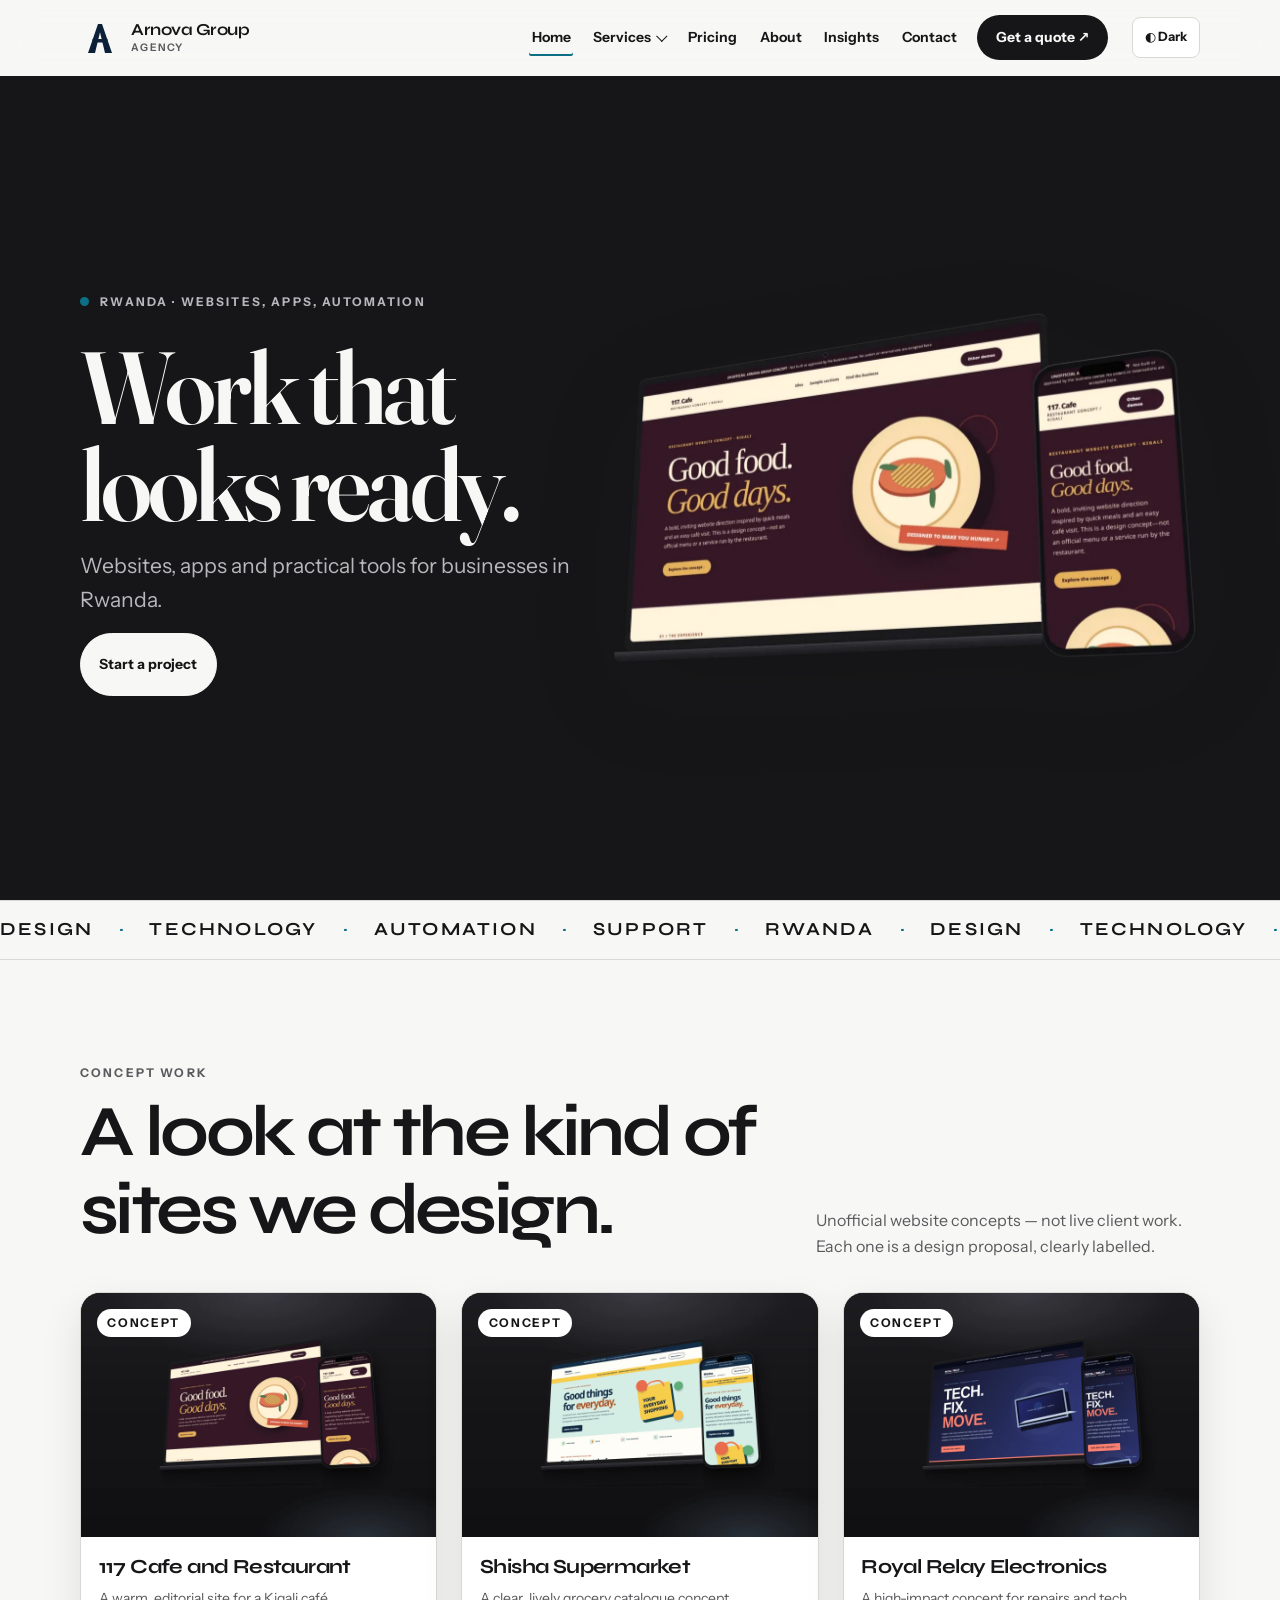
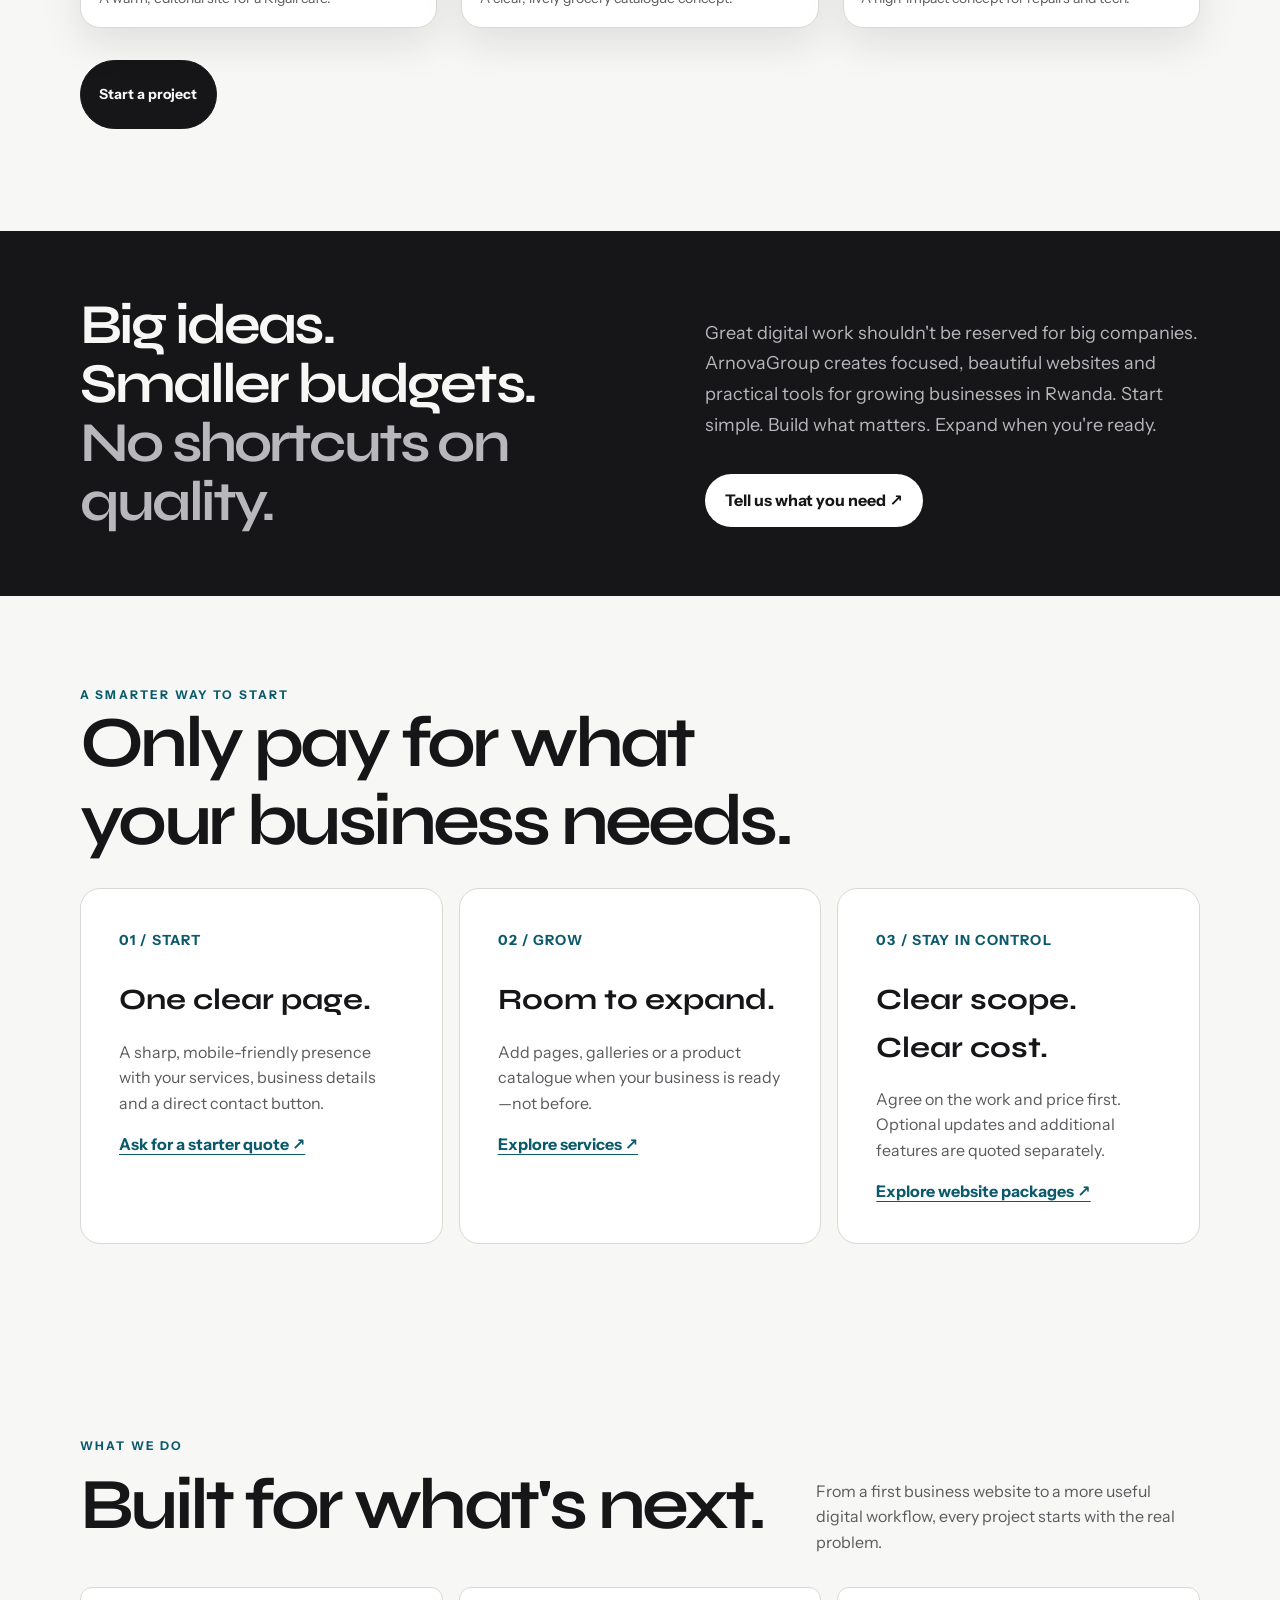
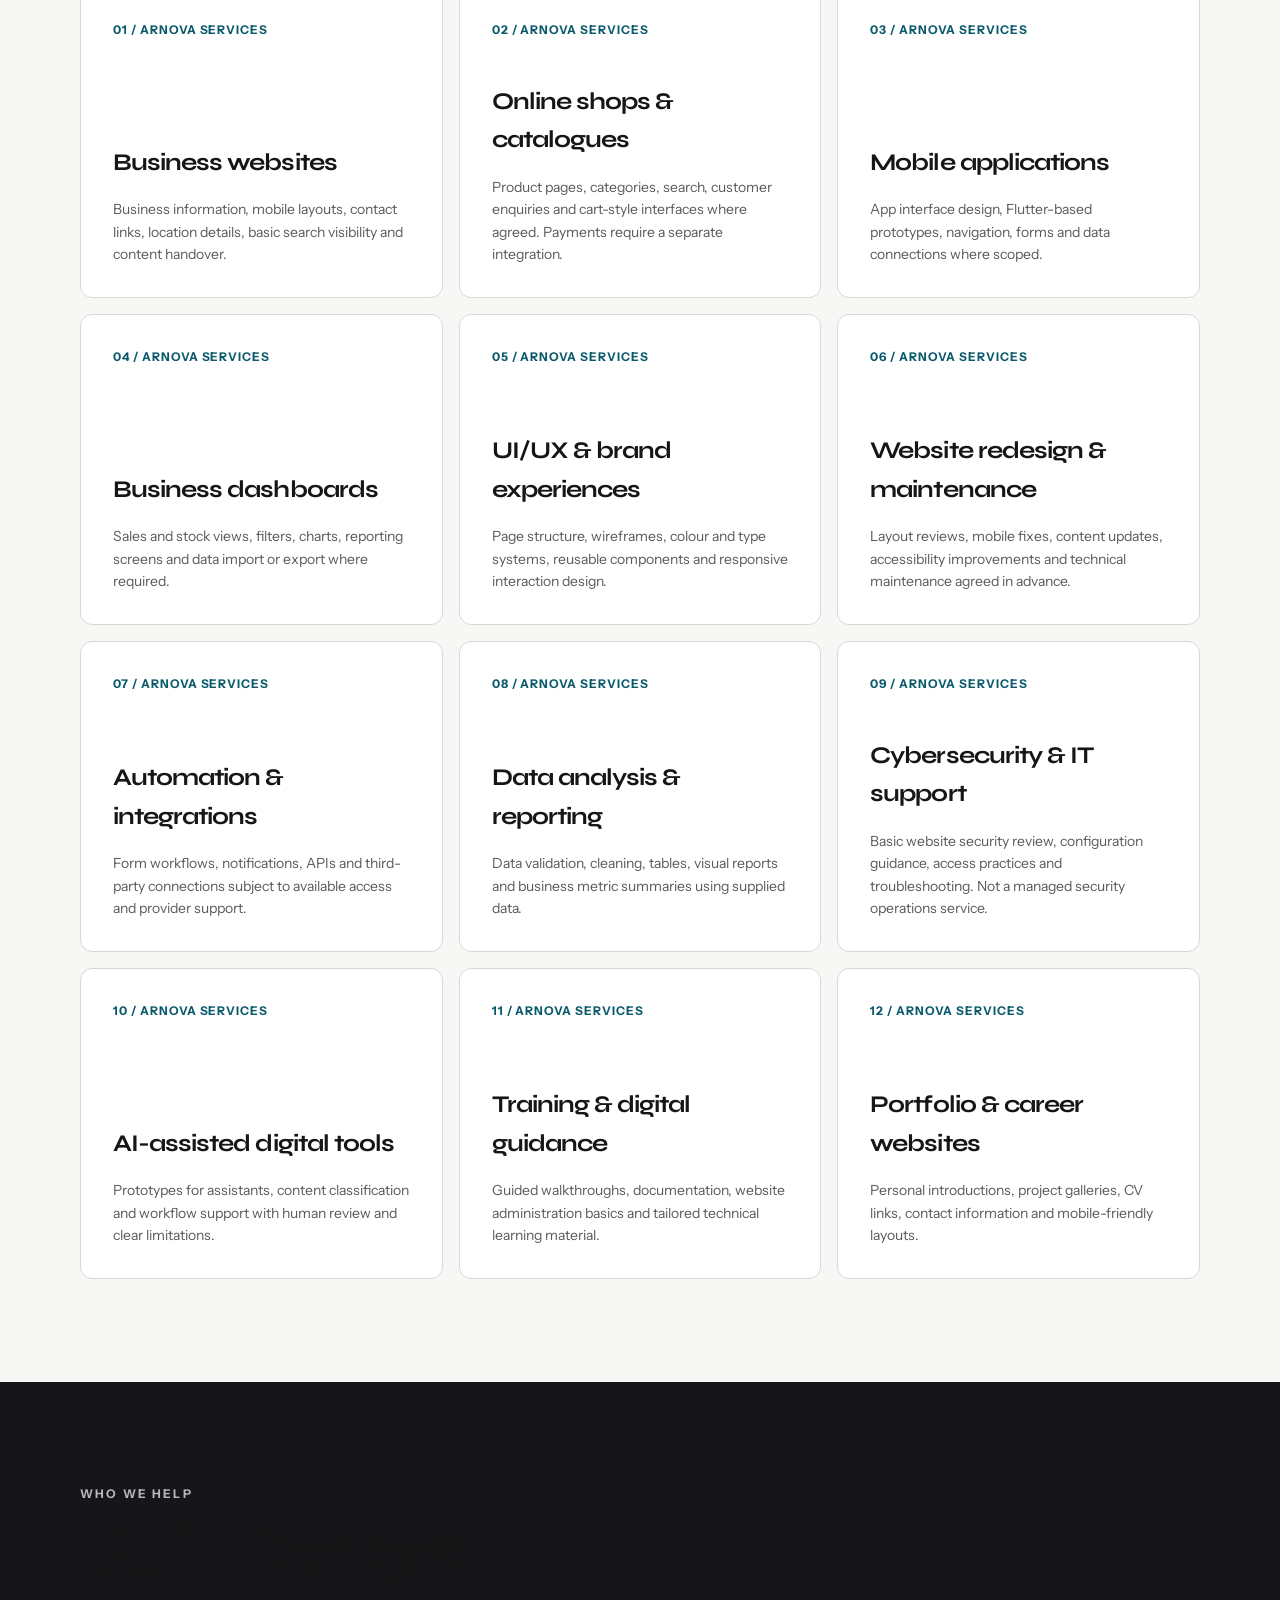
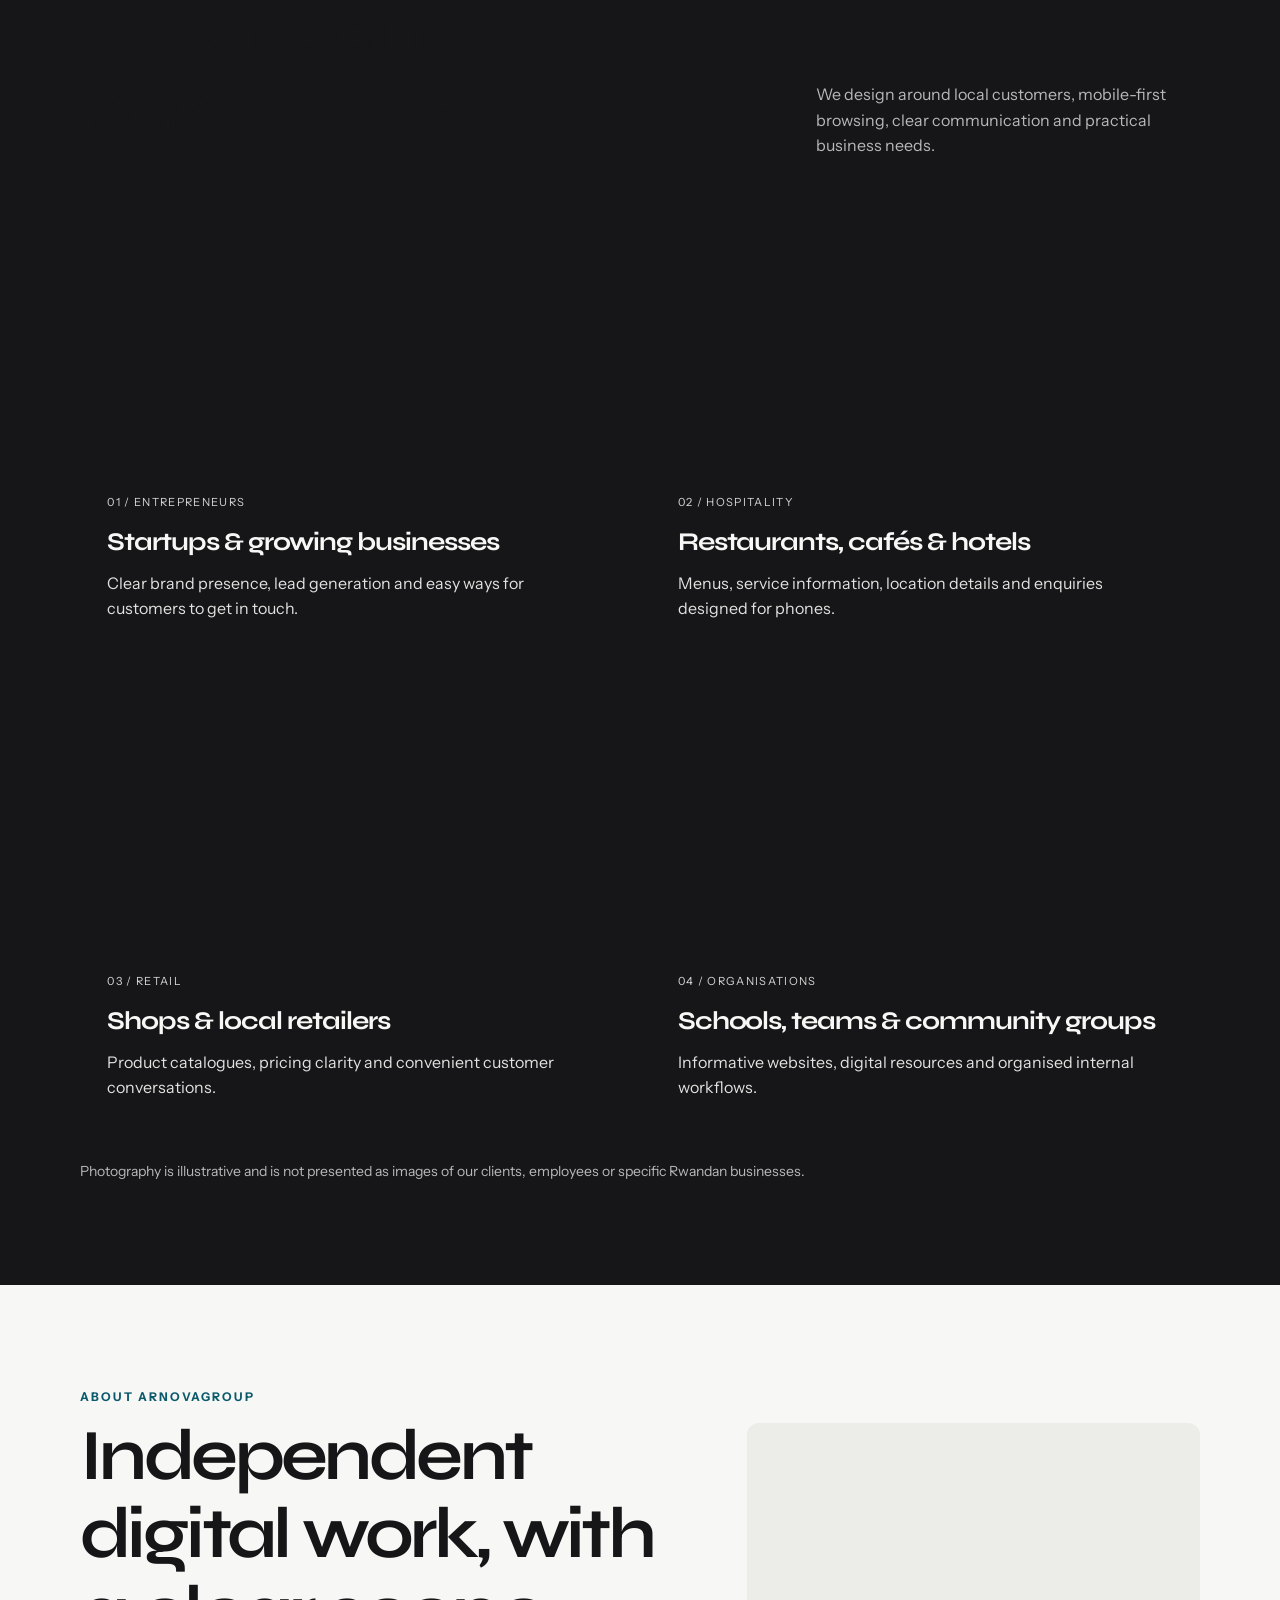
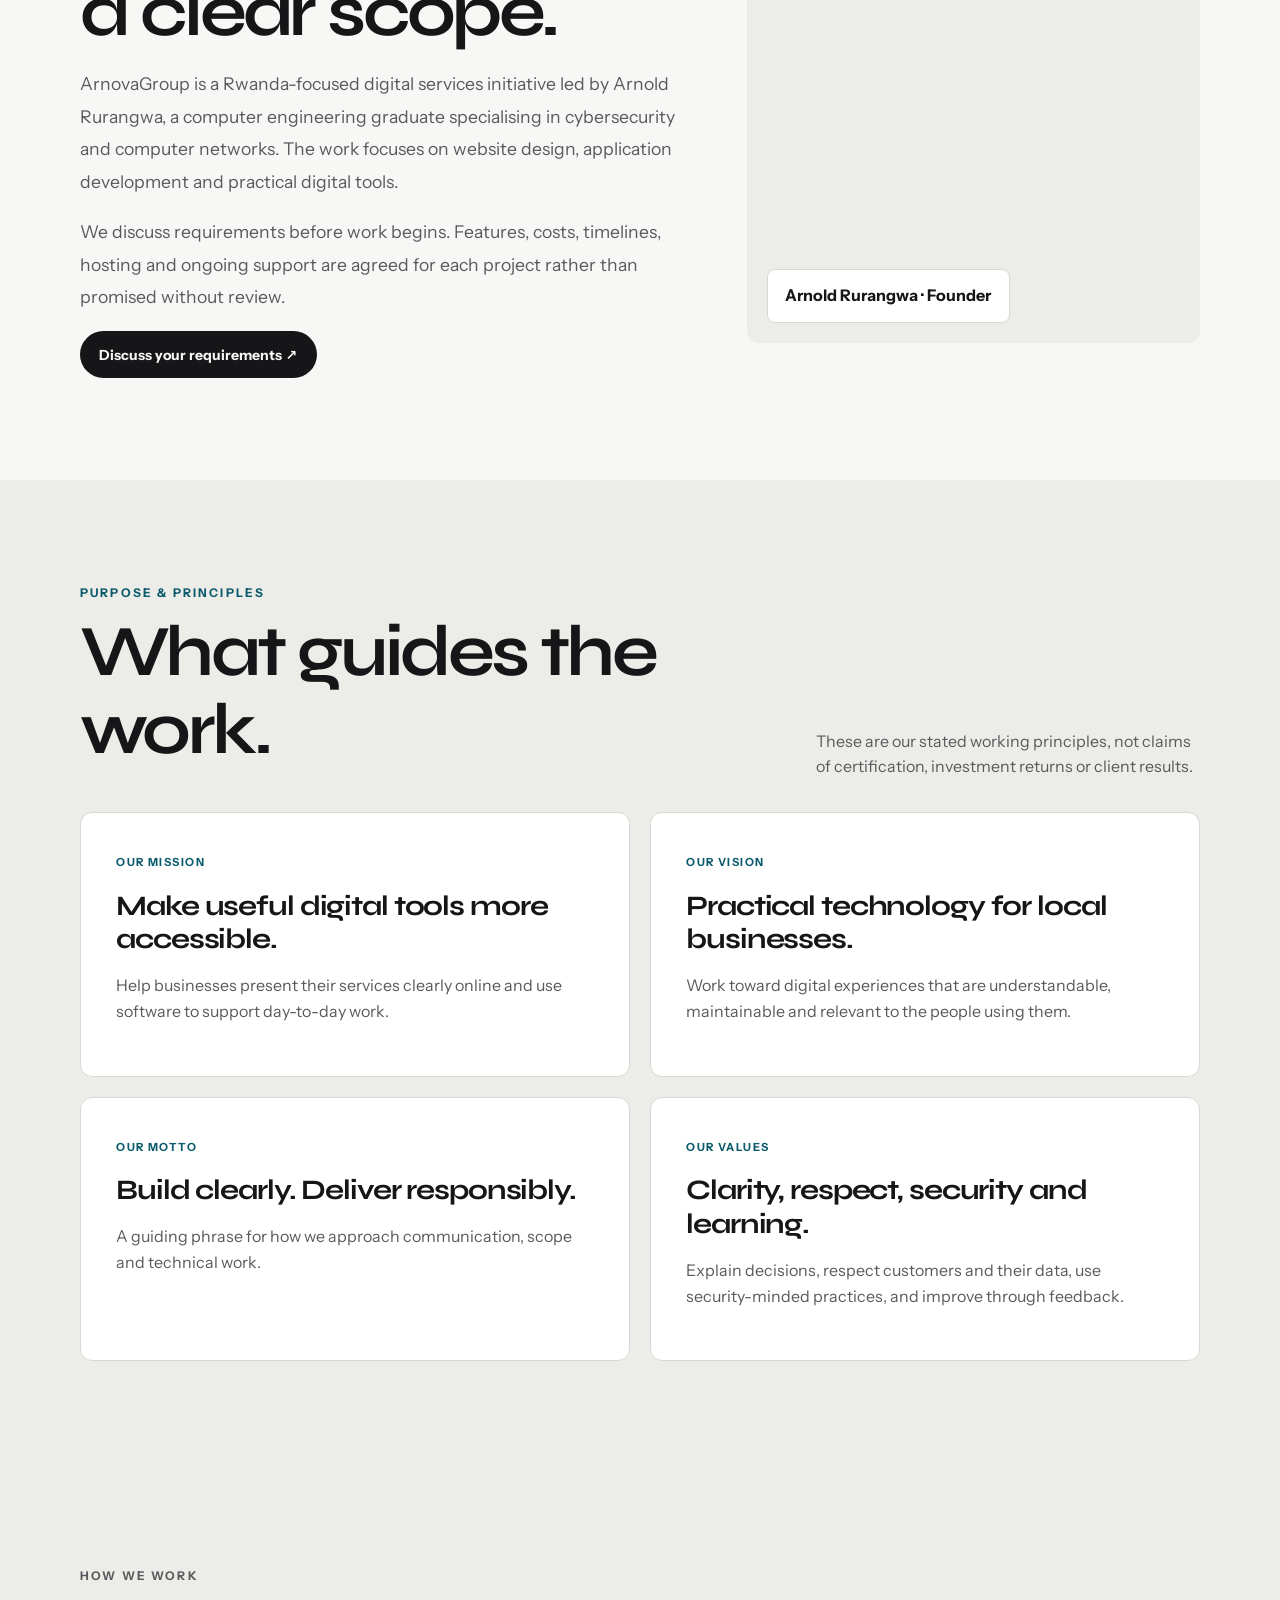
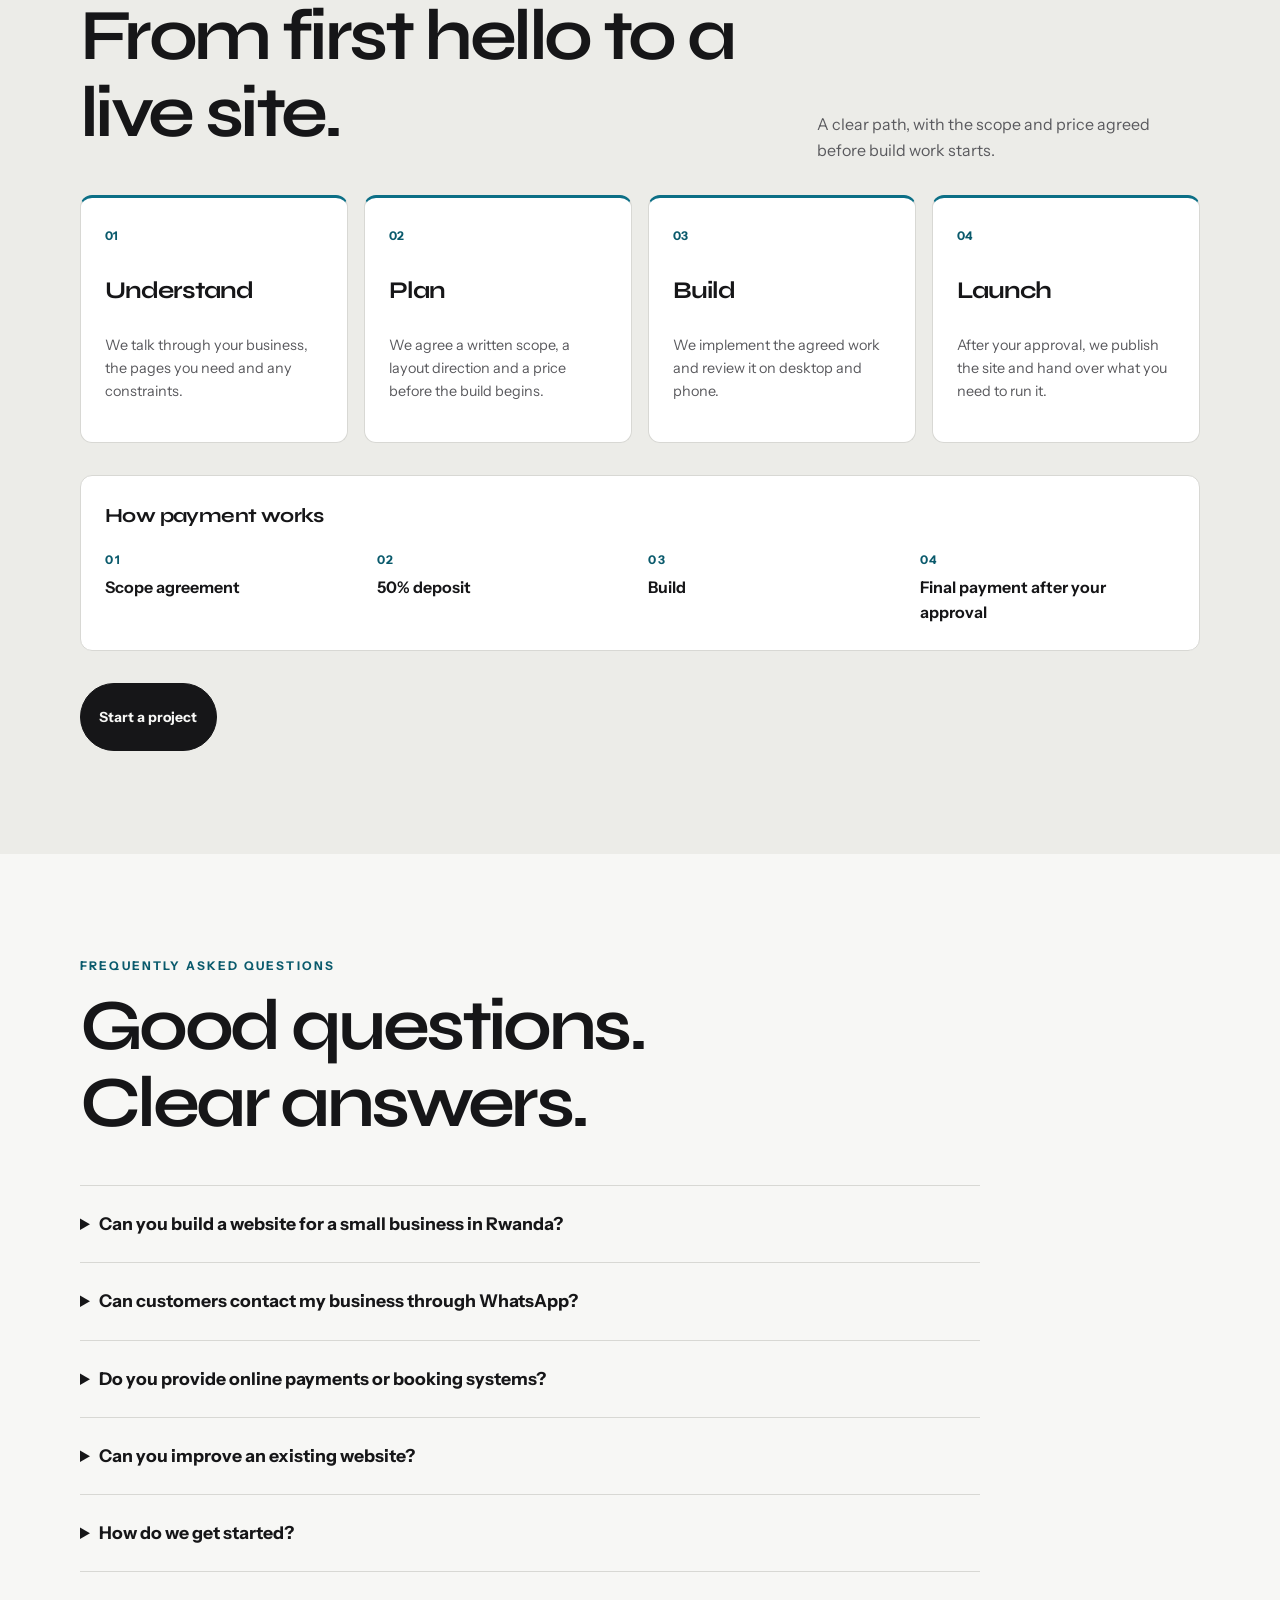
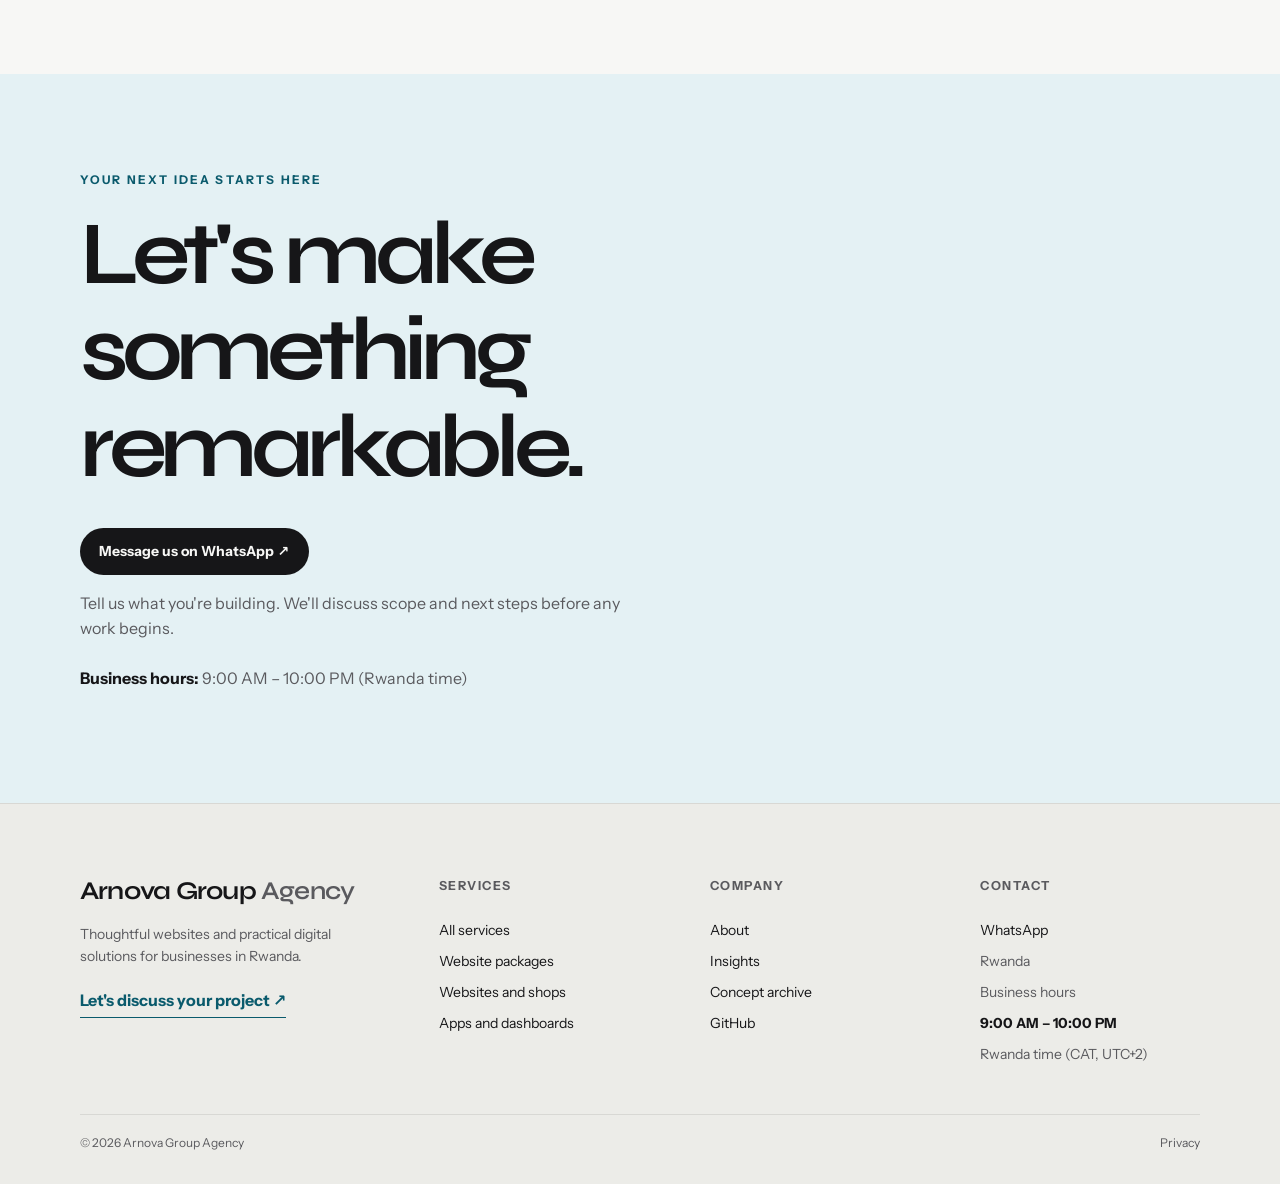
==== index.html @ 0ae66c38 "Align the hero with the header gutter and tighten dock clearance. Restore the shared wrap inset on t" ====
<!doctype html>
<html lang="en">
<head>
<meta charset="utf-8">
<meta http-equiv="Content-Security-Policy" content="default-src 'self'; style-src 'self'; img-src 'self'; script-src 'self'; connect-src 'self'; form-action 'none'; object-src 'none'; base-uri 'self'; upgrade-insecure-requests">
<meta name="viewport" content="width=device-width,initial-scale=1,viewport-fit=cover">
<meta name="theme-color" content="#F7F7F5">
<meta name="description" content="Arnova Group Agency builds websites, digital products and practical business tools for businesses in Rwanda.">
<meta name="referrer" content="strict-origin-when-cross-origin">
<title>Arnova Group Agency — Websites &amp; Digital Solutions in Rwanda</title>
<link rel="icon" href="logo.svg">
<link rel="canonical" href="https://arnold-rg.github.io/arnova-group-agency/">
<link rel="preload" href="assets/fonts/Fraunces-Display-600.woff2" as="font" type="font/woff2" crossorigin>
<link rel="preload" href="assets/images/showcase/hero-device.webp" as="image">
<link rel="stylesheet" href="css/tokens.css">
<link rel="stylesheet" href="css/layout.css">
<link rel="stylesheet" href="css/home.css">
<script src="js/theme-boot.js"></script>
</head>
<body><a class="skip" href="#main">Skip to content</a><header class="wrap nav arnova-site-header" aria-label="Site"><a class="brand" href="#top" aria-label="Arnova Group Agency home"><img src="assets/brand/option-1/mark-light.svg" alt="" class="original-logo original-logo--light" width="48" height="48"><img src="assets/brand/option-1/mark-dark.svg" alt="" class="original-logo original-logo--dark" width="48" height="48"><span class="agency-brand-name">Arnova Group <span>Agency</span></span></a><nav class="nav-links" aria-label="Desktop navigation"><a href="#top" data-nav="home">Home</a><div class="nav-dropdown"><button type="button" class="nav-dropdown__toggle" aria-expanded="false" aria-controls="ag-services-menu" id="ag-services-button">Services</button><div class="nav-dropdown__menu" id="ag-services-menu" hidden role="menu" aria-labelledby="ag-services-button"><a class="nav-dropdown__all" href="#services" role="menuitem">All services</a><a href="#service-websites" role="menuitem">Business websites</a><a href="#service-shops" role="menuitem">Online shops & catalogues</a><a href="#service-apps" role="menuitem">Mobile applications</a><a href="#service-dashboards" role="menuitem">Business dashboards</a><a href="#service-ux" role="menuitem">UI/UX & brand experiences</a><a href="#service-redesign" role="menuitem">Website redesign & maintenance</a><a href="#service-automation" role="menuitem">Automation & integrations</a><a href="#service-data" role="menuitem">Data analysis & reporting</a><a href="#service-security" role="menuitem">Cybersecurity & IT support</a><a href="#service-ai" role="menuitem">AI-assisted digital tools</a><a href="#service-training" role="menuitem">Training & digital guidance</a><a href="#service-portfolio" role="menuitem">Portfolio & career websites</a><a href="pricing/" role="menuitem">Website packages</a></div></div><a href="pricing/" data-nav="pricing">Pricing</a><a href="#about" data-nav="about">About</a><a href="blog/index.html" data-nav="insights">Insights</a><a href="#contact" data-nav="contact">Contact</a><a class="pill" href="pricing/">Get a quote ↗</a></nav><button class="theme-toggle" type="button" aria-label="Switch to dark theme" aria-pressed="false">◐ <span>Dark</span></button></header><nav class="arnova-mobile-dock" aria-label="Mobile quick navigation"><div class="arnova-mobile-dock__bar"><a href="#top" data-dock-link="home" aria-current="page" aria-label="Home"><svg viewBox="0 0 24 24" aria-hidden="true" fill="none" stroke="currentColor" stroke-width="1.8" stroke-linecap="round" stroke-linejoin="round"><path d="M4 11.5 12 4l8 7.5"/><path d="M6.5 10.2V20h11V10.2"/></svg><span>Home</span></a><button type="button" class="arnova-mobile-dock__services" data-dock-link="services" aria-expanded="false" aria-controls="arnova-dock-sheet" aria-haspopup="dialog" aria-label="Services"><svg viewBox="0 0 24 24" aria-hidden="true" fill="none" stroke="currentColor" stroke-width="1.8" stroke-linecap="round" stroke-linejoin="round"><rect x="4" y="4" width="6.5" height="6.5" rx="1.2"/><rect x="13.5" y="4" width="6.5" height="6.5" rx="1.2"/><rect x="4" y="13.5" width="6.5" height="6.5" rx="1.2"/><rect x="13.5" y="13.5" width="6.5" height="6.5" rx="1.2"/></svg><span>Services</span></button><a href="pricing/" data-dock-link="pricing" aria-label="Pricing"><svg viewBox="0 0 24 24" aria-hidden="true" fill="none" stroke="currentColor" stroke-width="1.8" stroke-linecap="round" stroke-linejoin="round"><path d="M12.2 4.5H7.2A1 1 0 0 0 6.2 5.5v5.1a1 1 0 0 0 .3.7l7.4 7.4a1 1 0 0 0 1.4 0l5.1-5.1a1 1 0 0 0 0-1.4l-7.4-7.4a1 1 0 0 0-.8-.3z"/><circle cx="9.1" cy="8.6" r="1.15"/></svg><span>Pricing</span></a><a href="#about" data-dock-link="about" aria-label="About"><svg viewBox="0 0 24 24" aria-hidden="true" fill="none" stroke="currentColor" stroke-width="1.8" stroke-linecap="round" stroke-linejoin="round"><circle cx="12" cy="8" r="3.25"/><path d="M5.6 19.5c.9-3.4 3.3-5.1 6.4-5.1s5.5 1.7 6.4 5.1"/></svg><span>About</span></a><a href="#contact" data-dock-link="contact" aria-label="Contact"><svg viewBox="0 0 24 24" aria-hidden="true" fill="none" stroke="currentColor" stroke-width="1.8" stroke-linecap="round" stroke-linejoin="round"><rect x="3.5" y="6" width="17" height="12" rx="2"/><path d="m3.5 8 8.5 6 8.5-6"/></svg><span>Contact</span></a></div></nav><div class="arnova-dock-sheet" id="arnova-dock-sheet" hidden><button type="button" class="arnova-dock-sheet__backdrop" tabindex="-1" aria-label="Close services"></button><div class="arnova-dock-sheet__panel" role="dialog" aria-modal="true" aria-labelledby="arnova-dock-sheet-title"><div class="arnova-dock-sheet__head"><h2 id="arnova-dock-sheet-title">Services</h2><button type="button" class="arnova-dock-sheet__close">Close</button></div><ul class="arnova-dock-sheet__list"><li><a href="#services">All services</a></li><li><a href="#service-websites">Business websites</a></li><li><a href="#service-shops">Online shops & catalogues</a></li><li><a href="#service-apps">Mobile applications</a></li><li><a href="#service-dashboards">Business dashboards</a></li><li><a href="#service-ux">UI/UX & brand experiences</a></li><li><a href="#service-redesign">Website redesign & maintenance</a></li><li><a href="#service-automation">Automation & integrations</a></li><li><a href="#service-data">Data analysis & reporting</a></li><li><a href="#service-security">Cybersecurity & IT support</a></li><li><a href="#service-ai">AI-assisted digital tools</a></li><li><a href="#service-training">Training & digital guidance</a></li><li><a href="#service-portfolio">Portfolio & career websites</a></li><li><a href="pricing/">Website packages</a></li></ul><div class="arnova-dock-sheet__footer"><a href="https://wa.me/250794607518?text=Hello%20Arnova%20Group%20Agency%2C%20I%27d%20like%20to%20discuss%20a%20project." target="_blank" rel="noopener noreferrer"><svg viewBox="0 0 24 24" aria-hidden="true" fill="none" stroke="currentColor" stroke-width="1.8" stroke-linecap="round" stroke-linejoin="round"><path d="M20.5 11.6a8.5 8.5 0 0 1-12.6 7.4L3.5 20.5l1.6-4.3A8.5 8.5 0 1 1 20.5 11.6z"/><path d="M9.2 9.6c.2-.5.3-.5.6-.5h.5c.2 0 .4.1.5.4l.6 1.5c.1.2 0 .4-.1.6l-.4.4a6 6 0 0 0 2.6 2.6l.4-.4c.2-.2.4-.2.6-.1l1.5.6c.3.1.4.3.4.5v.5c0 .3 0 .4-.5.6a4.2 4.2 0 0 1-2.2.3 8 8 0 0 1-4.6-3.5 4.2 4.2 0 0 1 .1-2.1z"/></svg><span>Get a quote on WhatsApp</span></a></div></div></div><main id="main">
<section class="hero arnova-full-hero arnova-editorial-hero" id="top">
  <div class="wrap arnova-hero-content">
    <div class="arnova-hero-stage">
      <div class="arnova-hero-copy">
        <p class="eyebrow"><span class="dot"></span>Rwanda · Websites, apps, automation</p>
        <h1 class="arnova-hero-headline">
          <span class="arnova-hero-line">Work that</span>
          <span class="arnova-hero-line">looks ready.</span>
        </h1>
        <p class="hero-lead">Websites, apps and practical tools for businesses in Rwanda.</p>
        <p class="arnova-cta-row"><a class="pill arnova-cta-start" href="https://wa.me/250794607518?text=Hello%20Arnova%20Group%20Agency%2C%20I%27d%20like%20to%20discuss%20a%20project." target="_blank" rel="noopener noreferrer">Start a project</a></p>
      </div>
      <div class="arnova-hero-object" data-parallax>
        <img src="assets/images/showcase/hero-device.webp" width="1208" height="732" alt="A laptop and phone showing a concept website for 117 Cafe and Restaurant." fetchpriority="high">
      </div>
    </div>
  </div>
</section>

<div class="arnova-values-marquee" aria-label="Our focus">
  <div class="arnova-values-marquee__track">
    <p><span>Design</span><span aria-hidden="true">·</span><span>Technology</span><span aria-hidden="true">·</span><span>Automation</span><span aria-hidden="true">·</span><span>Support</span><span aria-hidden="true">·</span><span>Rwanda</span><span aria-hidden="true">·</span> <span>Design</span><span aria-hidden="true">·</span><span>Technology</span><span aria-hidden="true">·</span><span>Automation</span><span aria-hidden="true">·</span><span>Support</span><span aria-hidden="true">·</span><span>Rwanda</span><span aria-hidden="true">·</span></p>
    <p aria-hidden="true"><span>Design</span><span aria-hidden="true">·</span><span>Technology</span><span aria-hidden="true">·</span><span>Automation</span><span aria-hidden="true">·</span><span>Support</span><span aria-hidden="true">·</span><span>Rwanda</span><span aria-hidden="true">·</span> <span>Design</span><span aria-hidden="true">·</span><span>Technology</span><span aria-hidden="true">·</span><span>Automation</span><span aria-hidden="true">·</span><span>Support</span><span aria-hidden="true">·</span><span>Rwanda</span><span aria-hidden="true">·</span></p>
  </div>
</div>

<section class="section arnova-concepts" id="work" aria-labelledby="arnova-concepts-title">
  <div class="wrap">
    <div class="section-head">
      <div>
        <p class="eyebrow">Concept work</p>
        <h2 id="arnova-concepts-title">A look at the kind of sites we design.</h2>
      </div>
      <p>Unofficial website concepts — not live client work. Each one is a design proposal, clearly labelled.</p>
    </div>
    <div class="arnova-concept-grid">
      <a class="arnova-concept-card" href="concepts/117-cafe/">
        <span class="arnova-concept-card__label">Concept</span>
        <img src="assets/images/showcase/117-cafe.webp" width="1600" height="1100" alt="Laptop and phone mockup of the 117 Cafe and Restaurant concept site." loading="lazy">
        <h3>117 Cafe and Restaurant</h3>
        <p>A warm, editorial site for a Kigali café.</p>
      </a>
      <a class="arnova-concept-card" href="concepts/shisha-supermarket/">
        <span class="arnova-concept-card__label">Concept</span>
        <img src="assets/images/showcase/shisha-supermarket.webp" width="1600" height="1100" alt="Laptop and phone mockup of the Shisha Supermarket concept site." loading="lazy">
        <h3>Shisha Supermarket</h3>
        <p>A clear, lively grocery catalogue concept.</p>
      </a>
      <a class="arnova-concept-card" href="concepts/royal-relay-electronics/">
        <span class="arnova-concept-card__label">Concept</span>
        <img src="assets/images/showcase/royal-relay-electronics.webp" width="1600" height="1100" alt="Laptop and phone mockup of the Royal Relay Electronics concept site." loading="lazy">
        <h3>Royal Relay Electronics</h3>
        <p>A high-impact concept for repairs and tech.</p>
      </a>
    </div>
    <p class="arnova-cta-row"><a class="pill arnova-cta-start" href="https://wa.me/250794607518?text=Hello%20Arnova%20Group%20Agency%2C%20I%27d%20like%20to%20discuss%20a%20project." target="_blank" rel="noopener noreferrer">Start a project</a></p>
  </div>
</section>

<section class="arnova-value-strip" aria-labelledby="arnova-value-title"><div class="wrap"><h2 id="arnova-value-title">Big ideas.<br>Smaller budgets.<br><span class="accent-line">No shortcuts on quality.</span></h2><div><p>Great digital work shouldn't be reserved for big companies. ArnovaGroup creates focused, beautiful websites and practical tools for growing businesses in Rwanda. Start simple. Build what matters. Expand when you're ready.</p><a href="#contact">Tell us what you need ↗</a></div></div></section><section class="wrap arnova-steps" aria-labelledby="arnova-steps-title"><div class="eyebrow">A smarter way to start</div><h2 id="arnova-steps-title">Only pay for what<br>your business needs.</h2><div class="arnova-step-grid"><article class="arnova-step"><b>01 / START</b><h3>One clear page.</h3><p>A sharp, mobile-friendly presence with your services, business details and a direct contact button.</p><a href="#contact">Ask for a starter quote ↗</a></article><article class="arnova-step"><b>02 / GROW</b><h3>Room to expand.</h3><p>Add pages, galleries or a product catalogue when your business is ready—not before.</p><a href="pricing/">Explore services ↗</a></article><article class="arnova-step"><b>03 / STAY IN CONTROL</b><h3>Clear scope. Clear cost.</h3><p>Agree on the work and price first. Optional updates and additional features are quoted separately.</p><a href="pricing/">Explore website packages ↗</a></article></div></section>
<section class="wrap section" id="services"><div class="section-head"><div><div class="eyebrow">What we do</div><h2>Built for what's next.</h2></div><p>From a first business website to a more useful digital workflow, every project starts with the real problem.</p></div><div class="service-grid"><article class="service" id="service-websites"><span class="service-number">01 / ARNOVA SERVICES</span><div><h3>Business websites</h3><p>Business information, mobile layouts, contact links, location details, basic search visibility and content handover.</p></div></article><article class="service" id="service-shops"><span class="service-number">02 / ARNOVA SERVICES</span><div><h3>Online shops & catalogues</h3><p>Product pages, categories, search, customer enquiries and cart-style interfaces where agreed. Payments require a separate integration.</p></div></article><article class="service" id="service-apps"><span class="service-number">03 / ARNOVA SERVICES</span><div><h3>Mobile applications</h3><p>App interface design, Flutter-based prototypes, navigation, forms and data connections where scoped.</p></div></article><article class="service" id="service-dashboards"><span class="service-number">04 / ARNOVA SERVICES</span><div><h3>Business dashboards</h3><p>Sales and stock views, filters, charts, reporting screens and data import or export where required.</p></div></article><article class="service" id="service-ux"><span class="service-number">05 / ARNOVA SERVICES</span><div><h3>UI/UX & brand experiences</h3><p>Page structure, wireframes, colour and type systems, reusable components and responsive interaction design.</p></div></article><article class="service" id="service-redesign"><span class="service-number">06 / ARNOVA SERVICES</span><div><h3>Website redesign & maintenance</h3><p>Layout reviews, mobile fixes, content updates, accessibility improvements and technical maintenance agreed in advance.</p></div></article><article class="service" id="service-automation"><span class="service-number">07 / ARNOVA SERVICES</span><div><h3>Automation & integrations</h3><p>Form workflows, notifications, APIs and third-party connections subject to available access and provider support.</p></div></article><article class="service" id="service-data"><span class="service-number">08 / ARNOVA SERVICES</span><div><h3>Data analysis & reporting</h3><p>Data validation, cleaning, tables, visual reports and business metric summaries using supplied data.</p></div></article><article class="service" id="service-security"><span class="service-number">09 / ARNOVA SERVICES</span><div><h3>Cybersecurity & IT support</h3><p>Basic website security review, configuration guidance, access practices and troubleshooting. Not a managed security operations service.</p></div></article><article class="service" id="service-ai"><span class="service-number">10 / ARNOVA SERVICES</span><div><h3>AI-assisted digital tools</h3><p>Prototypes for assistants, content classification and workflow support with human review and clear limitations.</p></div></article><article class="service" id="service-training"><span class="service-number">11 / ARNOVA SERVICES</span><div><h3>Training & digital guidance</h3><p>Guided walkthroughs, documentation, website administration basics and tailored technical learning material.</p></div></article><article class="service" id="service-portfolio"><span class="service-number">12 / ARNOVA SERVICES</span><div><h3>Portfolio & career websites</h3><p>Personal introductions, project galleries, CV links, contact information and mobile-friendly layouts.</p></div></article></div></section><section class="dark section" id="solutions"><div class="wrap"><div class="section-head"><div><div class="eyebrow">Who we help</div><h2>Built for real<br>Rwandan businesses.</h2></div><p>We design around local customers, mobile-first browsing, clear communication and practical business needs.</p></div><div class="industry-grid"><article class="industry"><img src="assets/images/industry-entrepreneurs.jpg" alt="People collaborating in a professional workspace" loading="lazy" referrerpolicy="no-referrer"><div><span>01 / Entrepreneurs</span><h3>Startups & growing businesses</h3><p>Clear brand presence, lead generation and easy ways for customers to get in touch.</p></div></article><article class="industry"><img src="assets/images/industry-hospitality.jpg" alt="Restaurant dining area and tables" loading="lazy" referrerpolicy="no-referrer"><div><span>02 / Hospitality</span><h3>Restaurants, cafés & hotels</h3><p>Menus, service information, location details and enquiries designed for phones.</p></div></article><article class="industry"><img src="assets/images/industry-retail.jpg" alt="Fashion boutique interior with clothing displays" loading="lazy" referrerpolicy="no-referrer"><div><span>03 / Retail</span><h3>Shops & local retailers</h3><p>Product catalogues, pricing clarity and convenient customer conversations.</p></div></article><article class="industry"><img src="assets/images/industry-organisations.jpg" alt="Professionals working together in an office" loading="lazy" referrerpolicy="no-referrer"><div><span>04 / Organisations</span><h3>Schools, teams & community groups</h3><p>Informative websites, digital resources and organised internal workflows.</p></div></article></div><p class="notice">Photography is illustrative and is not presented as images of our clients, employees or specific Rwandan businesses.</p></div></section><section class="wrap section about" id="about"><div class="founder-copy"><div class="eyebrow">About ArnovaGroup</div><h2>Independent digital work, with a clear scope.</h2><p>ArnovaGroup is a Rwanda-focused digital services initiative led by Arnold Rurangwa, a computer engineering graduate specialising in cybersecurity and computer networks. The work focuses on website design, application development and practical digital tools.</p><p>We discuss requirements before work begins. Features, costs, timelines, hosting and ongoing support are agreed for each project rather than promised without review.</p><a class="pill" href="#contact">Discuss your requirements ↗</a></div><div class="founder-photo"><img src="assets/images/founder-portrait.png" alt="Portrait of founder Arnold Rurangwa" loading="lazy"><span>Arnold Rurangwa · Founder</span></div></section><section class="section principles" id="principles"><div class="wrap"><div class="section-head"><div><div class="eyebrow">Purpose & principles</div><h2>What guides the work.</h2></div><p>These are our stated working principles, not claims of certification, investment returns or client results.</p></div><div class="principle-grid"><article><span>OUR MISSION</span><h3>Make useful digital tools more accessible.</h3><p>Help businesses present their services clearly online and use software to support day-to-day work.</p></article><article><span>OUR VISION</span><h3>Practical technology for local businesses.</h3><p>Work toward digital experiences that are understandable, maintainable and relevant to the people using them.</p></article><article><span>OUR MOTTO</span><h3>Build clearly. Deliver responsibly.</h3><p>A guiding phrase for how we approach communication, scope and technical work.</p></article><article><span>OUR VALUES</span><h3>Clarity, respect, security and learning.</h3><p>Explain decisions, respect customers and their data, use security-minded practices, and improve through feedback.</p></article></div></div></section>
<section class="section process-section" id="process" aria-labelledby="arnova-process-title">
  <div class="wrap">
    <div class="section-head">
      <div>
        <p class="eyebrow">How we work</p>
        <h2 id="arnova-process-title">From first hello to a live site.</h2>
      </div>
      <p>A clear path, with the scope and price agreed before build work starts.</p>
    </div>
    <ol class="process-grid arnova-process-list">
      <li>
        <span>01</span>
        <h3>Understand</h3>
        <p>We talk through your business, the pages you need and any constraints.</p>
      </li>
      <li>
        <span>02</span>
        <h3>Plan</h3>
        <p>We agree a written scope, a layout direction and a price before the build begins.</p>
      </li>
      <li>
        <span>03</span>
        <h3>Build</h3>
        <p>We implement the agreed work and review it on desktop and phone.</p>
      </li>
      <li>
        <span>04</span>
        <h3>Launch</h3>
        <p>After your approval, we publish the site and hand over what you need to run it.</p>
      </li>
    </ol>
    <aside class="arnova-payment" aria-labelledby="arnova-payment-title">
      <h3 id="arnova-payment-title">How payment works</h3>
      <ol>
        <li>Scope agreement</li>
        <li>50% deposit</li>
        <li>Build</li>
        <li>Final payment after your approval</li>
      </ol>
    </aside>
    <p class="arnova-cta-row"><a class="pill arnova-cta-start" href="https://wa.me/250794607518?text=Hello%20Arnova%20Group%20Agency%2C%20I%27d%20like%20to%20discuss%20a%20project." target="_blank" rel="noopener noreferrer">Start a project</a></p>
  </div>
</section>
<section class="section faq-section" id="faq"><div class="wrap"><div class="section-head"><div><div class="eyebrow">Frequently asked questions</div><h2>Good questions.<br>Clear answers.</h2></div></div><div class="faq-list"><details><summary>Can you build a website for a small business in Rwanda?</summary><p>Yes. We can discuss a clear, mobile-friendly website sized to your business needs and budget.</p></details><details><summary>Can customers contact my business through WhatsApp?</summary><p>We can design a WhatsApp enquiry flow where it suits your business. Messaging requires a working number and customer consent.</p></details><details><summary>Do you provide online payments or booking systems?</summary><p>These can be scoped where suitable, but payment and booking integrations depend on the providers, requirements and approvals involved.</p></details><details><summary>Can you improve an existing website?</summary><p>Yes. We can review its structure, visual design, mobile experience and maintainability before proposing changes.</p></details><details><summary>How do we get started?</summary><p>Send a short description of your business and what you want the website or digital tool to accomplish.</p></details></div></div></section><section class="contact" id="contact"><div class="wrap"><div class="eyebrow">Your next idea starts here</div><h2>Let's make something remarkable.</h2><a class="pill" href="https://wa.me/250794607518?text=Hello%20ArnovaGroup%2C%20I%27d%20like%20to%20discuss%20a%20project." target="_blank" rel="noopener noreferrer">Message us on WhatsApp ↗</a><p>Tell us what you're building. We'll discuss scope and next steps before any work begins.</p><p class="business-hours"><strong>Business hours:</strong> 9:00 AM – 10:00 PM (Rwanda time)</p></div></section></main><footer class="agency-footer" aria-label="Arnova Group Agency footer"><div class="wrap agency-footer-grid"><div class="agency-footer-intro"><a class="agency-footer-brand" href="#top">Arnova Group <span>Agency</span></a><p>Thoughtful websites and practical digital solutions for businesses in Rwanda.</p><a class="agency-footer-cta" href="#contact">Let's discuss your project ↗</a></div><div class="agency-footer-column"><h3>Services</h3><a href="#services">All services</a><a href="pricing/">Website packages</a><a href="#services">Websites and shops</a><a href="#services">Apps and dashboards</a></div><div class="agency-footer-column"><h3>Company</h3><a href="#about">About</a><a href="blog/index.html">Insights</a><a href="concepts/index.html">Concept archive</a><a href="https://github.com/Arnold-RG/arnova-group-agency" target="_blank" rel="noopener noreferrer">GitHub</a></div><div class="agency-footer-column"><h3>Contact</h3><a href="https://wa.me/250794607518?text=Hello%20Arnova%20Group%20Agency%2C%20I%27d%20like%20to%20discuss%20a%20project." target="_blank" rel="noopener noreferrer">WhatsApp</a><p>Rwanda</p><span>Business hours</span><strong>9:00 AM – 10:00 PM</strong><small>Rwanda time (CAT, UTC+2)</small></div></div><div class="wrap agency-footer-bottom"><span>© 2026 Arnova Group Agency</span><span class="agency-footer-legal"><a href="privacy.html">Privacy</a></span></div></footer><script src="js/chrome.js" defer></script><script src="js/home-showcase.js" defer></script></body></html>
---- css/tokens.css ----
/* Shared design tokens.
   Signal Slate (option 3) is the chosen scheme.
   Swap this import to tokens-option-1.css or tokens-option-2.css only if a previous direction is needed. */
@import url("tokens-option-3.css");
---- css/layout.css ----
/* Arnova Group Agency — shared layout, typography, navbar and footer.
   Restyles the existing homepage class names so Mentor's pricing page
   (arnova-site-header, nav-links, theme-toggle, arnova-mobile-dock,
   agency-footer, wrap) can reuse this file without a rename. */

html{
  scroll-behavior:smooth;
  scroll-padding-top:var(--space-header-offset);
}
body{
  margin:0;
  background:var(--color-bg);
  color:var(--color-text);
  font-family:var(--font-sans);
  font-size:var(--text-md);
  line-height:var(--font-leading-body);
  -webkit-font-smoothing:antialiased;
  padding-top:var(--space-header-offset);
}

body.is-dock-sheet-open{overflow:hidden}
img{max-width:100%;display:block}
a{color:inherit}
button,input,textarea,select{font:inherit}
button{cursor:pointer}
:focus-visible{outline:3px solid var(--color-focus);outline-offset:3px}

.wrap,
.shell{
  width:min(var(--space-wrap),calc(100% - 2 * var(--space-gutter)));
  margin-inline:auto;
}
.section{padding-block:var(--space-section)}
.ag-grid{display:grid;gap:var(--space-card-gap)}
.ag-grid--2{grid-template-columns:repeat(2,minmax(0,1fr))}
.ag-grid--3{grid-template-columns:repeat(3,minmax(0,1fr))}
.ag-grid--4{grid-template-columns:repeat(4,minmax(0,1fr))}
@media(max-width:900px),(max-width:1100px) and (max-height:500px) and (orientation:landscape){
  .ag-grid--3,.ag-grid--4{grid-template-columns:repeat(2,minmax(0,1fr))}
}
@media(max-width:600px){
  .ag-grid--2,.ag-grid--3,.ag-grid--4{grid-template-columns:1fr}
}

h1,h2{
  font-family:var(--font-display);
  font-weight:650;
  letter-spacing:-.03em;
  line-height:var(--font-leading-tight);
}

.skip{
  position:absolute;
  z-index:1100;
  left:-9999px;
  top:10px;
  background:var(--color-bg-cta);
  color:var(--color-text-on-cta);
  padding:12px 16px;
  border-radius:var(--space-radius-sm);
  text-decoration:none;
  font-weight:700;
}
.skip:focus{left:12px}

/* ---------- Fixed professional header ---------- */
header.arnova-site-header{
  position:fixed;
  top:0;
  left:0;
  right:0;
  z-index:1000;
  display:flex;
  align-items:center;
  gap:var(--space-lg);
  box-sizing:border-box;
  width:100%;
  max-width:none;
  min-height:var(--space-header-offset);
  margin:0;
  padding-inline:max(var(--space-gutter),calc((100% - var(--space-wrap)) / 2));
  background:color-mix(in srgb,var(--color-bg) 88%,transparent);
  backdrop-filter:blur(16px) saturate(140%);
  -webkit-backdrop-filter:blur(16px) saturate(140%);
  border-bottom:1px solid transparent;
  border-radius:0;
  box-shadow:none;
  color:var(--color-text);
  transition:box-shadow .2s ease,border-color .2s ease,background .2s ease;
}
header.arnova-site-header.is-scrolled{
  box-shadow:0 8px 24px var(--color-shadow);
  border-bottom-color:var(--color-border);
  background:color-mix(in srgb,var(--color-bg) 96%,transparent);
}
.brand{
  display:inline-flex;
  align-items:center;
  gap:.7rem;
  text-decoration:none;
  color:var(--color-text);
  flex-shrink:0;
  min-width:0;
}
.original-logo{width:40px;height:40px;object-fit:contain;flex-shrink:0}
.original-logo--dark{display:none}
html[data-theme="dark"] .original-logo--light{display:none}
html[data-theme="dark"] .original-logo--dark{display:block}
.agency-brand-name{
  display:flex;
  flex-direction:column;
  line-height:1.1;
  font-family:var(--font-display);
  font-weight:650;
  font-size:1.05rem;
  letter-spacing:-.03em;
  color:var(--color-text);
  white-space:nowrap;
}
.agency-brand-name span{
  font-family:var(--font-sans);
  font-size:.65rem;
  font-weight:650;
  letter-spacing:.12em;
  text-transform:uppercase;
  color:var(--color-text-muted);
  margin-top:.15rem;
}

.nav-links{
  display:flex;
  align-items:center;
  gap:clamp(.5rem,1.4vw,1.4rem);
  margin-left:auto;
}
.nav-links>a,
.nav-dropdown__toggle{
  appearance:none;
  background:none;
  border:0;
  color:var(--color-text);
  text-decoration:none;
  font-size:var(--text-sm);
  font-weight:650;
  padding:.45rem .15rem;
  white-space:nowrap;
  border-radius:2px;
  font-family:var(--font-sans);
}
.nav-links>a:hover,
.nav-dropdown__toggle:hover{color:var(--color-text-accent)}
.nav-links>a[aria-current="page"]{
  color:var(--color-text);
  box-shadow:inset 0 -2px 0 var(--color-accent);
}

.nav-dropdown{position:relative}
.nav-dropdown__toggle{
  display:inline-flex;
  align-items:center;
  gap:.35rem;
}
.nav-dropdown__toggle::after{
  content:"";
  width:.45rem;
  height:.45rem;
  border-right:1.5px solid currentColor;
  border-bottom:1.5px solid currentColor;
  transform:rotate(45deg) translateY(-1px);
}
.nav-dropdown__toggle[aria-expanded="true"]::after{transform:rotate(225deg) translateY(-1px)}
.nav-dropdown__menu{
  position:absolute;
  top:calc(100% + .6rem);
  left:0;
  z-index:1200;
  min-width:18rem;
  width:max(18rem,36rem);
  display:grid;
  grid-template-columns:1fr 1fr;
  gap:.15rem 1.25rem;
  padding:1rem 1.15rem;
  background:var(--color-bg-elevated);
  color:var(--color-text);
  border:1px solid var(--color-border);
  border-radius:var(--space-radius-md);
  box-shadow:0 8px 24px var(--color-shadow);
}
.nav-dropdown__menu[hidden]{display:none}
.nav-dropdown__menu a{
  display:block;
  text-decoration:none;
  color:var(--color-text);
  font-size:var(--text-sm);
  font-weight:600;
  padding:.45rem .2rem;
  border-radius:var(--space-radius-sm);
}
.nav-dropdown__menu a:hover,
.nav-dropdown__menu a:focus-visible{
  color:var(--color-text-accent);
  background:var(--color-bg-subtle);
}
.nav-dropdown__menu a.nav-dropdown__all{
  grid-column:1 / -1;
  font-weight:750;
  border-bottom:1px solid var(--color-border);
  margin-bottom:.35rem;
  padding-bottom:.7rem;
}

.theme-toggle{
  appearance:none;
  border:1px solid var(--color-border);
  background:var(--color-bg-elevated);
  color:var(--color-text);
  border-radius:var(--space-radius-sm);
  padding:.55rem .75rem;
  font-size:.8rem;
  font-weight:700;
  white-space:nowrap;
  flex-shrink:0;
}
.theme-toggle:hover{border-color:var(--color-border-strong)}

.pill{
  display:inline-flex;
  align-items:center;
  justify-content:center;
  gap:.6rem;
  border-radius:var(--space-radius-pill);
  padding:.7rem 1.15rem;
  background:var(--color-bg-cta);
  color:var(--color-text-on-cta);
  font-weight:750;
  font-size:var(--text-sm);
  text-decoration:none;
  border:1.5px solid transparent;
  transition:transform .18s ease,background .18s ease,filter .18s ease;
}
.pill:hover{transform:translateY(-1px);filter:brightness(1.08)}
.pill.outline{
  background:transparent;
  color:var(--color-text);
  border-color:var(--color-border-strong);
}

@media(max-width:900px),(max-width:1100px) and (max-height:500px) and (orientation:landscape){
  html{
    scroll-padding-top:var(--space-header-offset-narrow);
    scroll-padding-bottom:var(--space-dock-offset);
  }
  body{
    padding-top:var(--space-header-offset-narrow);
    padding-bottom:var(--space-dock-offset);
  }
  main>section:first-of-type{
    box-sizing:border-box;
    min-height:calc(100svh - var(--space-header-offset-narrow));
    padding-bottom:var(--space-dock-offset);
  }
  header.arnova-site-header{
    min-height:var(--space-header-offset-narrow);
    gap:var(--space-sm);
  }
  header.arnova-site-header .nav-links{display:none}
  .agency-brand-name{font-size:.95rem}
  .original-logo{width:36px;height:36px}
}

/* ---------- Mobile dock (iOS Dock Style + Pill Highlight) ---------- */
/* Floating frosted-glass bar with rounded corners and side margins.
   The active tab uses a soft filled pill behind the icon and label.
   Class name .arnova-mobile-dock is kept so the pricing page can reuse it. */
.arnova-mobile-dock,
.arnova-dock-sheet{display:none}

@media(max-width:900px),(max-width:1100px) and (max-height:500px) and (orientation:landscape){
  .arnova-mobile-dock{
    --dock-bar-h:64px;
    --dock-inset:12px;
    position:fixed;
    left:50%;
    bottom:calc(var(--dock-inset) + env(safe-area-inset-bottom,0px));
    transform:translateX(-50%);
    width:calc(100% - 24px);
    max-width:430px;
    z-index:2147483002;
    display:block;
    pointer-events:none;
    filter:drop-shadow(0 12px 28px var(--color-shadow));
    transition:transform .28s ease,opacity .28s ease;
  }
  .arnova-mobile-dock.is-away{
    transform:translateX(-50%) translateY(calc(100% + 24px));
    opacity:0;
    pointer-events:none;
  }
  .arnova-mobile-dock__bar,
  .arnova-mobile-dock__bar a,
  .arnova-mobile-dock__bar button{pointer-events:auto}

  .arnova-mobile-dock__bar{
    position:relative;
    display:flex;
    align-items:center;
    justify-content:space-around;
    gap:2px;
    height:var(--dock-bar-h);
    padding:6px;
    box-sizing:border-box;
    border-radius:28px;
    isolation:isolate;
    background:var(--color-dock-glass);
    border:1px solid var(--color-dock-border);
    backdrop-filter:blur(24px) saturate(180%);
    -webkit-backdrop-filter:blur(24px) saturate(180%);
    box-shadow:inset 0 1px 0 color-mix(in srgb,var(--color-bg-elevated) 80%,transparent);
  }

  .arnova-mobile-dock__bar a,
  .arnova-mobile-dock__bar button{
    appearance:none;
    border:0;
    background:transparent;
    position:relative;
    z-index:1;
    flex:1 1 0;
    display:flex;
    flex-direction:column;
    align-items:center;
    justify-content:center;
    gap:2px;
    box-sizing:border-box;
    align-self:stretch;
    min-width:48px;
    min-height:56px;
    height:56px;
    padding:4px 2px;
    color:var(--color-dock-item);
    text-decoration:none;
    font-family:var(--font-sans);
    font-size:11px;
    font-weight:600;
    line-height:1.15;
    letter-spacing:0;
    white-space:nowrap;
    overflow:visible;
    border-radius:18px;
    transition:color .2s ease,background-color .2s ease,transform .16s ease;
  }
  .arnova-mobile-dock__bar a svg,
  .arnova-mobile-dock__bar button svg{
    width:20px;
    height:20px;
    flex:0 0 auto;
    fill:none;
    stroke:currentColor;
    stroke-width:1.8;
    stroke-linecap:round;
    stroke-linejoin:round;
  }
  .arnova-mobile-dock__bar a:hover,
  .arnova-mobile-dock__bar button:hover{
    color:var(--color-dock-item-active);
  }
  .arnova-mobile-dock__bar a[aria-current="page"],
  .arnova-mobile-dock__bar button[aria-current="page"],
  .arnova-mobile-dock__bar button[aria-expanded="true"]{
    color:var(--color-dock-item-active);
    background:var(--color-dock-pill);
  }
  .arnova-mobile-dock.is-sheet-open .arnova-mobile-dock__bar a[aria-current="page"],
  .arnova-mobile-dock.is-sheet-open .arnova-mobile-dock__bar button[aria-current="page"]{
    color:var(--color-dock-item);
    background:transparent;
  }
  .arnova-mobile-dock.is-sheet-open .arnova-mobile-dock__bar button[aria-expanded="true"]{
    color:var(--color-dock-item-active);
    background:var(--color-dock-pill);
  }
  .arnova-mobile-dock__bar a:focus-visible,
  .arnova-mobile-dock__bar button:focus-visible{
    outline:3px solid var(--color-focus);
    outline-offset:2px;
  }
  .arnova-mobile-dock__bar a:active,
  .arnova-mobile-dock__bar button:active{
    transform:scale(.96);
  }

  /* Bottom sheet: service list plus a WhatsApp footer, sits above the dock */
  .arnova-dock-sheet{
    display:block;
    position:fixed;
    inset:0;
    z-index:2147483000;
    pointer-events:none;
  }
  .arnova-dock-sheet[hidden]{display:none}
  .arnova-dock-sheet.is-open{pointer-events:auto}
  .arnova-dock-sheet__backdrop{
    position:absolute;
    inset:0;
    background:color-mix(in srgb,var(--color-bg-hero) 45%,transparent);
    border:0;
    padding:0;
    width:100%;
    height:100%;
    appearance:none;
    cursor:pointer;
  }
  .arnova-dock-sheet__panel{
    position:absolute;
    left:50%;
    bottom:var(--space-dock-offset);
    transform:translateX(-50%);
    width:calc(100% - 24px);
    max-width:430px;
    max-height:min(70vh,calc(100dvh - var(--space-header-offset-narrow) - var(--space-dock-offset) - 16px));
    display:flex;
    flex-direction:column;
    overflow:hidden;
    box-sizing:border-box;
    padding:var(--space-sm) var(--space-md) 0;
    background:var(--color-bg-elevated);
    color:var(--color-text);
    border:1px solid var(--color-border);
    border-radius:var(--space-radius-lg) var(--space-radius-lg) var(--space-radius-md) var(--space-radius-md);
    box-shadow:0 16px 40px var(--color-shadow);
  }
  .arnova-dock-sheet__panel::after{
    content:"";
    position:absolute;
    left:0;
    right:0;
    bottom:56px;
    height:36px;
    pointer-events:none;
    background:linear-gradient(to bottom,transparent,var(--color-bg-elevated));
    opacity:0;
    transition:opacity .2s ease;
  }
  .arnova-dock-sheet__panel.has-more-below::after{opacity:1}
  .arnova-dock-sheet__head{
    display:flex;
    align-items:center;
    justify-content:space-between;
    gap:var(--space-sm);
    margin-bottom:var(--space-xs);
    flex:0 0 auto;
    background:var(--color-bg-elevated);
    z-index:1;
    padding-top:var(--space-xs);
  }
  .arnova-dock-sheet__head h2{
    margin:0;
    font-family:var(--font-display);
    font-size:var(--text-xl);
    font-weight:650;
  }
  .arnova-dock-sheet__close{
    appearance:none;
    border:1px solid var(--color-border);
    background:var(--color-bg-subtle);
    color:var(--color-text);
    min-width:48px;
    min-height:48px;
    border-radius:var(--space-radius-pill);
    font-family:var(--font-sans);
    font-size:var(--text-sm);
    font-weight:700;
    padding:0 var(--space-sm);
  }
  .arnova-dock-sheet__close:focus-visible,
  .arnova-dock-sheet__footer a:focus-visible,
  .arnova-dock-sheet__list a:focus-visible{
    outline:3px solid var(--color-focus);
    outline-offset:2px;
  }
  .arnova-dock-sheet__list{
    list-style:none;
    margin:0;
    padding:0 0 8px;
    display:flex;
    flex-direction:column;
    flex:1 1 auto;
    min-height:0;
    overflow:auto;
    -webkit-overflow-scrolling:touch;
  }
  .arnova-dock-sheet__list a{
    display:flex;
    align-items:center;
    min-height:48px;
    padding:var(--space-xs) var(--space-2xs);
    color:var(--color-text);
    text-decoration:none;
    font-family:var(--font-sans);
    font-size:var(--text-sm);
    font-weight:600;
    border-bottom:1px solid var(--color-border);
  }
  .arnova-dock-sheet__list a:last-child{border-bottom:0}
  .arnova-dock-sheet__list a:hover,
  .arnova-dock-sheet__list a:focus-visible{color:var(--color-text-accent)}
  .arnova-dock-sheet__footer{
    flex:0 0 auto;
    display:flex;
    align-items:center;
    justify-content:center;
    margin:0 calc(var(--space-md) * -1);
    padding:var(--space-xs) var(--space-md);
    border-top:1px solid var(--color-border);
    background:var(--color-bg-elevated);
    z-index:1;
  }
  .arnova-dock-sheet__footer a{
    display:flex;
    align-items:center;
    justify-content:center;
    gap:var(--space-xs);
    min-height:48px;
    padding:0 var(--space-sm);
    color:var(--color-dock-item-active);
    text-decoration:none;
    font-family:var(--font-sans);
    font-size:var(--text-sm);
    font-weight:700;
    border-radius:var(--space-radius-pill);
  }
  .arnova-dock-sheet__footer a svg{
    width:20px;
    height:20px;
    flex:0 0 auto;
    fill:none;
    stroke:currentColor;
    stroke-width:1.8;
    stroke-linecap:round;
    stroke-linejoin:round;
  }
  .arnova-dock-sheet__footer a:hover,
  .arnova-dock-sheet__footer a:focus-visible{color:var(--color-text-accent)}
}

@media(max-width:360px){
  .arnova-mobile-dock{width:calc(100% - 16px)}
  .arnova-mobile-dock__bar{padding:6px 4px;border-radius:24px}
  .arnova-mobile-dock__bar a,
  .arnova-mobile-dock__bar button{font-size:11px;padding:4px 1px}
  .arnova-dock-sheet__panel{width:calc(100% - 16px)}
}

/* Narrow phones and short / landscape viewports: first section and page end
   clear the dock by its height + gap + safe area. Landscape uses a compact
   icon-only dock so the first screen keeps room for hero and pricing CTAs. */
@media(max-width:360px){
  main>section:first-of-type{
    box-sizing:border-box;
    padding-top:var(--space-md);
    padding-bottom:var(--space-dock-offset);
  }
  body{padding-bottom:var(--space-dock-offset)}
  .agency-footer{padding-bottom:var(--space-xl)}
}

@media(max-width:900px) and (max-height:500px),
      (max-width:1100px) and (max-height:500px) and (orientation:landscape),
      (max-width:900px) and (orientation:landscape){
  :root{
    --dock-bar-h:52px;
    --dock-inset:8px;
    --space-dock-offset:calc(76px + env(safe-area-inset-bottom,0px));
    scroll-padding-bottom:var(--space-dock-offset);
  }
  body{padding-bottom:var(--space-dock-offset)}
  main>section:first-of-type{
    box-sizing:border-box;
    padding-top:var(--space-sm);
    padding-bottom:var(--space-dock-offset);
  }
  .agency-footer{padding:var(--space-lg) 0 var(--space-sm)}
  .agency-footer-bottom{margin-top:var(--space-md);padding-top:.75rem}
  .arnova-mobile-dock{
    --dock-bar-h:52px;
    --dock-inset:8px;
    bottom:calc(var(--dock-inset) + env(safe-area-inset-bottom,0px));
    width:min(420px,calc(100% - 24px));
  }
  .arnova-mobile-dock__bar{
    height:var(--dock-bar-h);
    padding:2px 6px;
    border-radius:22px;
  }
  .arnova-mobile-dock__bar a,
  .arnova-mobile-dock__bar button{
    align-self:stretch;
    min-width:48px;
    min-height:0;
    height:auto;
    padding:4px;
    gap:0;
  }
  /* Icon-only: keep the label in the tree, hide it visually. */
  .arnova-mobile-dock__bar a span,
  .arnova-mobile-dock__bar button span{
    position:absolute;
    width:1px;
    height:1px;
    padding:0;
    margin:-1px;
    overflow:hidden;
    clip:rect(0,0,0,0);
    clip-path:inset(50%);
    white-space:nowrap;
    border:0;
  }
}

@media(prefers-reduced-motion:reduce){
  html{scroll-behavior:auto}
  header.arnova-site-header,.pill,
  .arnova-mobile-dock,
  .arnova-mobile-dock__bar a,
  .arnova-mobile-dock__bar button,
  .arnova-dock-sheet__backdrop,
  .arnova-dock-sheet__panel{transition:none!important}
  .pill:hover,
  .arnova-mobile-dock__bar a:active,
  .arnova-mobile-dock__bar button:active{transform:none}
}

@media(prefers-reduced-transparency:reduce){
  .arnova-mobile-dock__bar{
    background:var(--color-bg-elevated);
    backdrop-filter:none;
    -webkit-backdrop-filter:none;
  }
}

/* ---------- Footer ---------- */
.agency-footer{
  background:var(--color-bg-subtle);
  color:var(--color-text);
  border-top:1px solid var(--color-border);
  padding:var(--space-3xl) 0 var(--space-xl);
  margin-top:0;
}
.agency-footer-grid{
  display:grid;
  grid-template-columns:minmax(230px,1.4fr) repeat(3,minmax(10rem,1fr));
  gap:clamp(1.5rem,4vw,3.5rem);
}
.agency-footer-brand,
.agency-footer-intro .agency-footer-brand{
  display:inline-block;
  font-family:var(--font-display);
  font-weight:650;
  font-size:clamp(1.2rem,2vw,1.6rem);
  letter-spacing:-.03em;
  text-decoration:none;
  color:var(--color-text);
  line-height:1.15;
}
.agency-footer-brand span{color:var(--color-text-muted);font-weight:600}
.agency-footer-intro p{
  max-width:28ch;
  color:var(--color-text-muted);
  font-size:var(--text-sm);
  margin:1rem 0 1.25rem;
}
.agency-footer-cta{
  display:inline-block;
  font-weight:750;
  color:var(--color-text-accent);
  text-decoration:none;
  border-bottom:1px solid currentColor;
  padding-bottom:.2rem;
}
.agency-footer-cta:hover{color:var(--color-link-hover)}
.agency-footer-column{
  display:flex;
  flex-direction:column;
  align-items:flex-start;
  gap:.55rem;
}
.agency-footer-column h3,
.agency-footer-column h2{
  font-family:var(--font-sans);
  font-size:.78rem;
  font-weight:800;
  letter-spacing:.12em;
  text-transform:uppercase;
  margin:0 0 .85rem;
  color:var(--color-text-muted);
}
.agency-footer-column a,
.agency-footer-column span,
.agency-footer-column strong,
.agency-footer-column small,
.agency-footer-column p{
  font-size:var(--text-sm);
  text-decoration:none;
  margin:0;
  color:var(--color-text);
}
.agency-footer-column a:hover{
  color:var(--color-text-accent);
  text-decoration:underline;
  text-underline-offset:3px;
}
.agency-footer-column small,
.agency-footer-column span,
.agency-footer-column p{color:var(--color-text-muted)}
.agency-footer-bottom{
  display:flex;
  justify-content:space-between;
  flex-wrap:wrap;
  gap:1rem;
  border-top:1px solid var(--color-border);
  margin-top:var(--space-2xl);
  padding-top:1.15rem;
  font-size:var(--text-xs);
  color:var(--color-text-muted);
}
.agency-footer-bottom a{color:inherit;text-decoration:none}
.agency-footer-bottom a:hover{text-decoration:underline;text-underline-offset:3px}
.agency-footer-legal{display:flex;gap:1.25rem}
@media(max-width:900px),(max-width:1100px) and (max-height:500px) and (orientation:landscape){
  .agency-footer-grid{grid-template-columns:repeat(2,minmax(0,1fr))}
}
@media(max-width:560px){
  .agency-footer{padding:var(--space-md) 0 var(--space-sm)}
  .agency-footer-grid{grid-template-columns:1fr;gap:.75rem}
  .agency-footer-intro p{margin:.45rem 0 .7rem}
  .agency-footer-column h3,
  .agency-footer-column h2{margin:0 0 .3rem}
  .agency-footer-bottom{flex-direction:column;margin-top:var(--space-sm);padding-top:.5rem}
}
@media(max-width:900px) and (max-height:500px),
      (max-width:1100px) and (max-height:500px) and (orientation:landscape),
      (max-width:900px) and (orientation:landscape){
  .agency-footer{padding:var(--space-lg) 0 var(--space-sm)}
  .agency-footer-grid{gap:1.15rem}
  .agency-footer-bottom{margin-top:var(--space-md);padding-top:.7rem}
}

@media(prefers-reduced-motion:reduce){
  *,*::before,*::after{animation-duration:.01ms!important;animation-iteration-count:1!important}
}

/* Beat leftover page CSS that still targets .brand > span, .nav-links a, or the old green header. */
header.arnova-site-header{
  background:color-mix(in srgb,var(--color-bg) 88%,transparent)!important;
  color:var(--color-text)!important;
  border-radius:0!important;
  box-shadow:none!important;
  transform:none!important;
  left:0!important;
  right:0!important;
  width:100%!important;
  max-width:none!important;
  inset:0 0 auto 0!important;
}
header.arnova-site-header.is-scrolled{box-shadow:0 8px 24px var(--color-shadow)!important}
header.arnova-site-header .agency-brand-name{
  display:flex!important;
  flex-direction:column!important;
  color:var(--color-text)!important;
  font-size:1.05rem!important;
  opacity:1!important;
}
header.arnova-site-header .agency-brand-name span{
  color:var(--color-text-muted)!important;
  font-size:.65rem!important;
  letter-spacing:.12em!important;
}
header.arnova-site-header .nav-links>a{color:var(--color-text)!important;background:transparent!important}
header.arnova-site-header .nav-links>a[aria-current="page"]{box-shadow:inset 0 -2px 0 var(--color-accent)!important}
header.arnova-site-header .nav-links .pill{
  background:var(--color-bg-cta)!important;
  color:var(--color-text-on-cta)!important;
  border-radius:var(--space-radius-pill)!important;
  padding:.7rem 1.15rem!important;
  font-weight:750!important;
}
header.arnova-site-header .theme-toggle{
  background:var(--color-bg-elevated)!important;
  color:var(--color-text)!important;
  border:1px solid var(--color-border)!important;
}
---- css/home.css ----
/* Homepage sections. Colours and type come only from shared tokens. */

/* ---------- Hero + film ---------- */
.arnova-full-hero{
  position:relative;
  isolation:isolate;
  min-height:min(780px,90svh);
  width:100%;
  max-width:none;
  margin:0;
  padding:clamp(5rem,10vh,9rem) 0;
  display:flex;
  align-items:center;
  overflow:hidden;
  background:var(--color-bg-hero);
  color:var(--color-text-on-hero);
}
.arnova-hero-backdrop,
.arnova-film-inner,
.arnova-hero-shade{
  position:absolute;
  inset:0;
  width:100%;
  height:100%;
}
.arnova-hero-backdrop{
  z-index:0;
  overflow:hidden;
  pointer-events:none;
}
.arnova-film{isolation:isolate}
.arnova-film-inner{overflow:hidden}
.arnova-film-poster,
.arnova-film-video{
  position:absolute;
  inset:0;
  width:100%;
  height:100%;
  object-fit:cover;
  object-position:center;
}
.arnova-film-video{
  display:none;
  z-index:1;
}
.arnova-film.is-playing .arnova-film-video{display:block}
.arnova-film-poster{z-index:0}
.arnova-hero-shade{
  z-index:1;
  pointer-events:none;
  background:linear-gradient(90deg,
    color-mix(in srgb,var(--color-bg-hero) 93%,transparent) 0%,
    color-mix(in srgb,var(--color-bg-hero) 78%,transparent) 44%,
    color-mix(in srgb,var(--color-bg-hero) 35%,transparent) 100%);
}
.arnova-hero-content{
  position:relative;
  z-index:2;
  width:100%;
}
.arnova-hero-content .hero-copy{max-width:53rem}
.arnova-full-hero h1{
  font-family:var(--font-display);
  font-size:clamp(2.8rem,7vw,6.5rem);
  font-weight:650;
  letter-spacing:-.065em;
  line-height:.99;
  max-width:16ch;
  margin:1.4rem 0 1.25rem;
  color:var(--color-text-on-hero);
  text-wrap:balance;
}
.arnova-full-hero h1 em{
  font-style:italic;
  color:var(--color-text-on-hero);
}
.arnova-full-hero .eyebrow{
  color:var(--color-text-on-hero-muted);
}
.arnova-full-hero .dot{
  background:var(--color-accent);
}
.arnova-full-hero .hero-lead,
.arnova-full-hero .hero-proof{
  color:var(--color-text-on-hero-muted);
}
.arnova-full-hero .hero-lead{
  max-width:40rem;
  font-size:clamp(1.05rem,1.7vw,1.32rem);
  line-height:1.6;
}
.arnova-full-hero .pill,
.arnova-editorial-hero .arnova-cta-start{
  background:var(--color-bg-hero-cta);
  color:var(--color-text-on-hero-cta);
  border-color:var(--color-bg-hero-cta);
  padding:.55rem 1.15rem;
}
.arnova-full-hero .pill:hover{filter:brightness(1.06)}
.arnova-full-hero .pill.outline,
.arnova-full-hero .outline{
  background:transparent;
  color:var(--color-text-on-hero);
  border:1.5px solid var(--color-text-on-hero);
}
.hero-actions{
  display:flex;
  gap:var(--space-sm);
  flex-wrap:wrap;
  margin-top:var(--space-xl);
}
.hero-proof{
  display:flex;
  flex-wrap:wrap;
  gap:var(--space-lg);
  margin-top:var(--space-xl);
  font-size:var(--text-sm);
  font-weight:700;
}
.hero-proof span:before{
  content:"✓ ";
  color:var(--color-accent);
}
.arnova-video-toggle{
  position:absolute;
  left:max(var(--space-gutter),calc((100% - var(--space-wrap)) / 2));
  bottom:var(--space-md);
  z-index:4;
  min-width:44px;
  min-height:44px;
  padding:.55rem 1rem;
  border:1px solid var(--color-border);
  border-radius:var(--space-radius-sm);
  background:var(--color-bg-elevated);
  color:var(--color-text);
  font-family:var(--font-sans);
  font-size:var(--text-sm);
  font-weight:700;
  cursor:pointer;
  pointer-events:auto;
}
.arnova-video-toggle:focus-visible{
  outline:3px solid var(--color-focus);
  outline-offset:3px;
}

@media(max-width:900px),(max-width:1100px) and (max-height:500px) and (orientation:landscape){
  .arnova-full-hero{
    min-height:calc(100svh - var(--space-header-offset-narrow));
    padding-bottom:var(--space-dock-offset);
    box-sizing:border-box;
  }
  .arnova-video-toggle{
    bottom:calc(var(--space-dock-offset) + var(--space-sm));
  }
}
@media(max-width:700px){
  .arnova-full-hero h1{font-size:clamp(2.8rem,11vw,4.5rem)}
  .arnova-hero-shade{
    background:linear-gradient(90deg,
      color-mix(in srgb,var(--color-bg-hero) 94%,transparent),
      color-mix(in srgb,var(--color-bg-hero) 63%,transparent));
  }
}

@media(prefers-reduced-motion:reduce){
  .arnova-film-video,
  .arnova-film.is-playing .arnova-film-video{display:none}
  .arnova-full-hero .hero-copy h1,
  .arnova-full-hero .hero-lead,
  .arnova-full-hero .hero-actions,
  .arnova-kinetic-line span{animation:none!important}
  .arnova-values-marquee__track{animation:none!important;transform:none}
  .arnova-hero-object[data-parallax]{transform:none!important}
}

/* ---------- Shared type on the page ---------- */
.eyebrow{
  display:flex;
  align-items:center;
  gap:.7rem;
  text-transform:uppercase;
  font-size:var(--text-xs);
  letter-spacing:.18em;
  font-weight:800;
  color:var(--color-text-accent);
}
.dot{
  width:9px;
  height:9px;
  border-radius:50%;
  background:var(--color-accent);
  flex:0 0 auto;
}
.section{padding:var(--space-section) 0}
.section-head{
  display:flex;
  justify-content:space-between;
  gap:var(--space-2xl);
  align-items:end;
  margin-bottom:var(--space-xl);
}
.section h2,
.arnova-steps h2,
.arnova-value-strip h2,
.contact h2{
  font-family:var(--font-display);
  font-weight:650;
  letter-spacing:-.05em;
  line-height:1.08;
  margin:.7rem 0;
  color:var(--color-text);
}
.section h2{font-size:var(--text-5xl)}
.section-head p{max-width:24rem;color:var(--color-text-muted);margin:0}

/* ---------- Value strip + steps ---------- */
.arnova-value-strip{
  background:var(--color-bg-hero);
  color:var(--color-text-on-hero);
  padding:clamp(28px,5vw,72px) 0;
}
.arnova-value-strip .wrap{
  display:grid;
  grid-template-columns:1.2fr 1fr;
  gap:var(--space-xl);
  align-items:center;
}
.arnova-value-strip h2{
  font-size:clamp(2rem,4.4vw,4.6rem);
  line-height:1.05;
  margin:0;
  color:var(--color-text-on-hero);
}
.arnova-value-strip .accent-line{color:var(--color-text-on-hero-muted)}
.arnova-value-strip p{
  color:var(--color-text-on-hero-muted);
  max-width:32rem;
  font-size:var(--text-lg);
  line-height:1.7;
}
.arnova-value-strip a{
  display:inline-flex;
  margin-top:var(--space-md);
  background:var(--color-bg-elevated);
  color:var(--color-text);
  padding:.85rem 1.25rem;
  border-radius:var(--space-radius-pill);
  font-weight:750;
  text-decoration:none;
}
.arnova-steps{padding:clamp(44px,7vw,100px) 0}
.arnova-steps h2{font-size:var(--text-5xl);margin:0 0 1.75rem}
.arnova-step-grid{
  display:grid;
  grid-template-columns:repeat(3,minmax(0,1fr));
  gap:var(--space-md);
}
.arnova-step{
  border:1px solid var(--color-border);
  border-radius:var(--space-radius-lg);
  padding:clamp(20px,3vw,38px);
  background:var(--color-bg-elevated);
  min-height:225px;
  transition:transform .25s,box-shadow .25s;
}
.arnova-step:hover{
  transform:translateY(-5px);
  box-shadow:0 16px 32px var(--color-shadow);
}
.arnova-step b{
  color:var(--color-text-accent);
  font-size:var(--text-sm);
  letter-spacing:.08em;
}
.arnova-step h3{
  font-family:var(--font-display);
  font-size:clamp(1.4rem,2.3vw,2rem);
  margin:1.5rem 0 .6rem;
  color:var(--color-text);
}
.arnova-step p{line-height:1.6;color:var(--color-text-muted)}
.arnova-step a{color:var(--color-link);font-weight:750;text-underline-offset:4px}
@media(prefers-reduced-motion:reduce){
  .arnova-step{transition:none}
  .arnova-step:hover{transform:none}
}

/* ---------- Marquee / kinetic line ---------- */
.marquee{
  display:flex;
  justify-content:space-between;
  gap:var(--space-md);
  flex-wrap:wrap;
  border-block:1px solid var(--color-border);
  padding:1.4rem 0;
  color:var(--color-text-muted);
  font-size:var(--text-xs);
  letter-spacing:.14em;
  font-weight:800;
  text-transform:uppercase;
}
.arnova-kinetic-line{
  white-space:nowrap;
  overflow:hidden;
  background:var(--color-bg-cta);
  color:var(--color-text-on-cta);
  padding:14px 0;
  font-size:clamp(1rem,2vw,1.45rem);
  font-weight:750;
  letter-spacing:.08em;
  text-transform:uppercase;
}
.arnova-kinetic-line span{
  display:inline-block;
  animation:arnova-marquee 30s linear infinite;
  min-width:max-content;
}
@keyframes arnova-marquee{to{transform:translateX(-50%)}}
.arnova-kinetic-line:hover span{animation-play-state:paused}

/* ---------- Services ---------- */
.service-grid{
  display:grid;
  grid-template-columns:repeat(3,minmax(0,1fr));
  gap:var(--space-md);
}
.service{
  border:1px solid var(--color-border);
  border-radius:var(--space-radius-md);
  padding:var(--space-xl);
  min-height:245px;
  min-width:0;
  display:flex;
  flex-direction:column;
  justify-content:space-between;
  background:var(--color-bg-elevated);
  color:var(--color-text);
  transition:background .2s,transform .2s,box-shadow .2s;
}
.service:hover{
  transform:translateY(-4px);
  box-shadow:0 12px 28px var(--color-shadow);
}
.service-number{
  font-size:var(--text-xs);
  font-weight:800;
  letter-spacing:.08em;
  color:var(--color-text-accent);
}
.service h3{
  font-family:var(--font-display);
  font-size:var(--text-2xl);
  letter-spacing:-.04em;
  margin:0;
  overflow-wrap:break-word;
  color:var(--color-text);
}
.service p{color:var(--color-text-muted);margin:1rem 0 0;font-size:var(--text-sm)}

/* ---------- Industries (solutions) ---------- */
.dark{
  background:var(--color-bg-hero);
  color:var(--color-text-on-hero);
}
.dark .section-head p,
.dark .notice{color:var(--color-text-on-hero-muted)}
.dark .eyebrow{color:var(--color-text-on-hero-muted)}
.dark .section h2{color:var(--color-text-on-hero)}
.industry-grid{
  display:grid;
  grid-template-columns:repeat(2,1fr);
  gap:1.3rem;
}
.industry{
  border-radius:var(--space-radius-md);
  overflow:hidden;
  background:var(--color-bg-cta);
  color:var(--color-text-on-cta);
}
.industry img{width:100%;height:270px;object-fit:cover;display:block}
.industry div{padding:1.7rem}
.industry span{
  font-size:.7rem;
  color:var(--color-text-on-cta);
  letter-spacing:.12em;
  text-transform:uppercase;
  opacity:.85;
}
.industry h3{
  font-family:var(--font-display);
  font-size:1.6rem;
  letter-spacing:-.04em;
  margin:.5rem 0;
  color:var(--color-text-on-cta);
}
.industry p{color:var(--color-text-on-cta);margin:0;opacity:.9}
.notice{font-size:var(--text-sm);margin:2rem 0 0}

/* ---------- About / founder ---------- */
.about{
  display:grid;
  grid-template-columns:minmax(0,1fr) minmax(0,.75fr);
  gap:clamp(2rem,5vw,5rem);
  align-items:center;
}
.founder-copy p{
  font-size:1.1rem;
  line-height:1.85;
  color:var(--color-text-muted);
}
.founder-photo{
  height:520px;
  border-radius:var(--space-radius-md);
  overflow:hidden;
  position:relative;
  background:var(--color-bg-subtle);
}
.founder-photo img{
  width:100%;
  height:100%;
  object-fit:cover;
  object-position:center top;
  display:block;
}
.founder-photo span{
  position:absolute;
  bottom:1.2rem;
  left:1.2rem;
  background:var(--color-bg-elevated);
  color:var(--color-text);
  border:1px solid var(--color-border);
  padding:.85rem 1.1rem;
  border-radius:var(--space-radius-sm);
  font-weight:800;
}

/* ---------- Principles / process / faq ---------- */
.principles{background:var(--color-bg-subtle)}
.principle-grid{
  display:grid;
  grid-template-columns:repeat(2,minmax(0,1fr));
  gap:1.25rem;
}
.principle-grid article{
  background:var(--color-bg-elevated);
  border:1px solid var(--color-border);
  border-radius:var(--space-radius-md);
  padding:2.2rem;
}
.principle-grid article span{
  font-size:.7rem;
  font-weight:800;
  letter-spacing:.13em;
  color:var(--color-text-accent);
}
.principle-grid h3{
  font-family:var(--font-display);
  font-size:clamp(1.5rem,2.2vw,2.2rem);
  line-height:1.2;
  letter-spacing:-.04em;
  margin:1rem 0;
  color:var(--color-text);
}
.principle-grid p{color:var(--color-text-muted)}
.process-section{background:var(--color-bg-subtle)}
.process-grid{
  display:grid;
  grid-template-columns:repeat(4,1fr);
  gap:1rem;
}
.process-grid article{
  padding:1.5rem;
  border-top:3px solid var(--color-border-highlight);
  background:var(--color-bg-elevated);
}
.process-grid span{font-weight:800;font-size:.75rem;color:var(--color-text-accent)}
.process-grid h3{
  font-family:var(--font-display);
  font-size:1.5rem;
  letter-spacing:-.04em;
  color:var(--color-text);
}
.process-grid p{color:var(--color-text-muted);font-size:.9rem}
.faq-list{max-width:900px}
.faq-list details{
  border-top:1px solid var(--color-border);
  padding:1.5rem 0;
}
.faq-list details:last-child{border-bottom:1px solid var(--color-border)}
.faq-list summary{
  font-weight:800;
  font-size:1.1rem;
  cursor:pointer;
  color:var(--color-text);
}
.faq-list p{color:var(--color-text-muted)}

/* ---------- Contact ---------- */
.contact{
  background:var(--color-bg-highlight);
  color:var(--color-text);
  padding:clamp(4rem,8vw,6rem) 0;
}
.contact .eyebrow{color:var(--color-text-accent)}
.contact h2{
  font-size:clamp(3rem,7vw,6rem);
  letter-spacing:-.07em;
  margin:1rem 0 2rem;
  max-width:14ch;
  color:var(--color-text);
}
.contact .pill{
  background:var(--color-bg-cta);
  color:var(--color-text-on-cta);
}
.contact p{color:var(--color-text-muted);max-width:36rem}
.business-hours{margin-top:var(--space-lg)}
.business-hours strong{color:var(--color-text)}

@media(max-width:850px){
  .section-head{align-items:start;flex-direction:column;gap:var(--space-md)}
  .arnova-value-strip .wrap,
  .arnova-step-grid,
  .about{grid-template-columns:1fr}
  .service-grid,
  .process-grid,
  .industry-grid{grid-template-columns:repeat(2,1fr)}
  .founder-photo{height:440px}
}
@media(max-width:600px){
  .section{padding:4rem 0}
  .service-grid,
  .industry-grid,
  .process-grid,
  .principle-grid{grid-template-columns:1fr}
  .service{min-height:0}
  .industry img{height:210px}
  .founder-photo{height:380px}
  .arnova-step{min-height:0}
  .contact h2{font-size:clamp(3rem,12vw,5rem)}
  .hero-proof{gap:.8rem}
  .marquee{justify-content:flex-start}
}

/* Tight viewports: keep hero CTAs above the dock */
@media(max-width:360px){
  .arnova-full-hero{
    align-items:flex-start;
    padding-top:var(--space-md);
    padding-bottom:var(--space-dock-offset);
  }
  .arnova-full-hero h1{
    font-size:clamp(2rem,9.5vw,2.35rem);
    margin:.55rem 0 .6rem;
    line-height:1.05;
  }
  .arnova-full-hero .hero-lead{
    font-size:1rem;
    line-height:1.45;
  }
  .hero-actions{margin-top:var(--space-md);gap:var(--space-xs)}
  .hero-proof{display:none}
  .arnova-video-toggle{bottom:calc(var(--space-dock-offset) + var(--space-xs))}
}
@media(max-width:360px) and (max-height:600px){
  /* 320-tall phones have no room between the last CTA and the dock. */
  .arnova-video-toggle{display:none}
}
@media(max-width:900px) and (max-height:500px),
      (max-width:1100px) and (max-height:500px) and (orientation:landscape),
      (max-width:900px) and (orientation:landscape){
  .arnova-full-hero{
    align-items:flex-start;
    min-height:calc(100svh - var(--space-header-offset-narrow));
    padding-top:var(--space-sm);
    padding-bottom:var(--space-dock-offset);
  }
  .arnova-full-hero h1{
    font-size:clamp(1.7rem,4.2vw,2.4rem);
    max-width:none;
    margin:.35rem 0;
    line-height:1.08;
  }
  .arnova-full-hero .hero-lead{
    font-size:.95rem;
    line-height:1.4;
    max-width:46rem;
  }
  .hero-actions{margin-top:var(--space-sm);gap:var(--space-xs)}
  .hero-proof{display:none}
  .arnova-video-toggle{bottom:calc(var(--space-dock-offset) + var(--space-xs))}
}

/* ---------- Editorial hero, concept gallery, process, values (showcase) ---------- */
@font-face{
  font-family:"Fraunces Display";
  src:url("../assets/fonts/Fraunces-Display-600.woff2") format("woff2");
  font-weight:600;
  font-style:normal;
  font-display:swap;
}
@font-face{
  font-family:"Fraunces Display";
  src:url("../assets/fonts/Fraunces-Display-600Italic.woff2") format("woff2");
  font-weight:600;
  font-style:italic;
  font-display:swap;
}

.arnova-editorial-hero{
  box-sizing:border-box;
  min-height:calc(100svh - var(--space-header-offset));
  padding-block:clamp(2rem, 5vh, 4rem);
  background:var(--color-bg-hero);
  color:var(--color-text-on-hero);
  overflow:hidden;
}
/* Restore the shared .wrap gutter that .arnova-hero-content{width:100%} otherwise removes,
   so the hero copy lines up with the header logo. */
.arnova-editorial-hero .arnova-hero-content{
  display:block;
  width:min(var(--space-wrap),calc(100% - 2 * var(--space-gutter)));
  margin-inline:auto;
  box-sizing:border-box;
}
.arnova-hero-copy{
  display:flex;
  flex-direction:column;
  align-items:flex-start;
  gap:var(--space-md);
}
.arnova-editorial-hero .eyebrow{color:var(--color-text-on-hero-muted)}
.arnova-hero-stage{
  display:grid;
  grid-template-columns:minmax(0,1fr) minmax(0,1.15fr);
  gap:var(--space-md);
  align-items:center;
}
.arnova-editorial-hero h1.arnova-hero-headline{
  font-family:"Fraunces Display",Georgia,"Times New Roman",serif;
  font-weight:600;
  font-size:clamp(3rem, 8vw, 6.75rem);
  line-height:.95;
  letter-spacing:-.04em;
  color:var(--color-text-on-hero);
  margin:0;
  max-width:none;
  text-wrap:balance;
}
.arnova-hero-line{display:block}
@media(max-width:360px){
  .arnova-editorial-hero h1.arnova-hero-headline .arnova-hero-line{white-space:nowrap}
}

.arnova-hero-object{
  position:relative;
  justify-self:center;
  width:min(100%, 40rem);
  will-change:transform;
}
.arnova-hero-object img{
  display:block;
  width:100%;
  height:auto;
  filter:drop-shadow(0 28px 50px color-mix(in srgb, var(--color-shadow) 80%, transparent));
}
.arnova-editorial-hero .hero-lead{
  max-width:32rem;
  margin:0;
  color:var(--color-text-on-hero-muted);
}
.arnova-cta-row{margin:0}
.arnova-cta-start{
  display:inline-flex;
  align-items:center;
  justify-content:center;
  min-height:44px;
  font-weight:750;
  text-decoration:none;
  background:var(--color-bg-cta);
  color:var(--color-text-on-cta);
  border:1.5px solid var(--color-bg-cta);
}
.arnova-editorial-hero .arnova-cta-start{
  background:var(--color-bg-hero-cta);
  color:var(--color-text-on-hero-cta);
  border-color:var(--color-bg-hero-cta);
  padding:.55rem 1.15rem;
}
.arnova-cta-start:hover{filter:brightness(1.06)}
.arnova-cta-start:focus-visible{
  outline:3px solid var(--color-focus);
  outline-offset:3px;
}

/* Values marquee */
.arnova-values-marquee{
  overflow:hidden;
  border-block:1px solid var(--color-border);
  background:var(--color-bg);
  color:var(--color-text);
}
.arnova-values-marquee__track{
  display:flex;
  width:max-content;
  gap:0;
  animation:arnova-values-scroll 48s linear infinite;
}
.arnova-values-marquee__track p{
  display:flex;
  align-items:center;
  gap:clamp(.8rem, 2vw, 1.6rem);
  margin:0;
  padding:.9rem 0;
  font-family:var(--font-display);
  font-size:clamp(.95rem, 1.6vw, 1.15rem);
  font-weight:650;
  letter-spacing:.12em;
  text-transform:uppercase;
  white-space:nowrap;
}
.arnova-values-marquee__track span[aria-hidden="true"]{
  color:var(--color-accent);
  letter-spacing:0;
}
@keyframes arnova-values-scroll{
  to{transform:translateX(-50%)}
}

/* Concept gallery */
.arnova-concepts{background:var(--color-bg)}
.arnova-concept-grid{
  display:grid;
  grid-template-columns:repeat(3, minmax(0, 1fr));
  gap:var(--space-lg);
}
.arnova-concept-card{
  position:relative;
  display:flex;
  flex-direction:column;
  color:var(--color-text);
  text-decoration:none;
  background:var(--color-bg-elevated);
  border:1px solid var(--color-border);
  border-radius:var(--space-radius-lg);
  overflow:hidden;
  box-shadow:0 16px 40px var(--color-shadow);
}
.arnova-concept-card img{
  display:block;
  width:100%;
  height:auto;
  aspect-ratio:16/11;
  object-fit:cover;
  object-position:center;
  background:#141416;
  transition:transform .5s ease;
}
.arnova-concept-card__label{
  position:absolute;
  top:var(--space-md);
  left:var(--space-md);
  z-index:1;
  padding:.3rem .65rem;
  border-radius:var(--space-radius-pill);
  background:var(--color-bg-elevated);
  color:var(--color-text);
  font-size:var(--text-xs);
  font-weight:800;
  letter-spacing:.14em;
  text-transform:uppercase;
}
.arnova-concept-card h3{
  margin:.9rem 1.1rem .2rem;
  font-family:var(--font-display);
  font-size:var(--text-xl);
  letter-spacing:-.03em;
}
.arnova-concept-card p{
  margin:0 1.1rem 1.15rem;
  color:var(--color-text-muted);
  font-size:var(--text-sm);
}
.arnova-concept-card:hover img,
.arnova-concept-card:focus-visible img{
  transform:scale(1.045) translateY(-4px);
}
.arnova-concept-card:focus-visible{
  outline:3px solid var(--color-focus);
  outline-offset:3px;
}
.arnova-concepts .arnova-cta-row{
  margin-top:var(--space-xl);
}

/* Process + payment */
.arnova-process-list{
  list-style:none;
  padding:0;
  margin:0;
}
.arnova-process-list li{
  background:var(--color-bg-elevated);
  border:1px solid var(--color-border);
  border-top:3px solid var(--color-border-highlight);
  border-radius:var(--space-radius-md);
  padding:var(--space-lg);
}
.arnova-payment{
  margin-top:var(--space-xl);
  padding:var(--space-lg);
  background:var(--color-bg-elevated);
  border:1px solid var(--color-border);
  border-radius:var(--space-radius-md);
}
.arnova-payment h3{
  margin:0 0 var(--space-md);
  font-family:var(--font-display);
  font-size:var(--text-xl);
  letter-spacing:-.03em;
}
.arnova-payment ol{
  display:grid;
  grid-template-columns:repeat(4, minmax(0, 1fr));
  gap:var(--space-md);
  margin:0;
  padding:0;
  list-style:none;
  counter-reset:pay;
}
.arnova-payment li{
  counter-increment:pay;
  color:var(--color-text);
  font-weight:650;
  padding-top:.15rem;
}
.arnova-payment li:before{
  content:counter(pay, decimal-leading-zero);
  display:block;
  margin-bottom:.35rem;
  color:var(--color-text-accent);
  font-size:var(--text-xs);
  font-weight:800;
  letter-spacing:.14em;
}
.process-section .arnova-cta-row{margin-top:var(--space-xl)}

@media(max-width:900px){
  .arnova-editorial-hero{
    min-height:calc(100svh - var(--space-header-offset-narrow));
    padding-bottom:var(--space-dock-offset);
    box-sizing:border-box;
  }
  .arnova-hero-stage{
    grid-template-columns:1fr;
    gap:var(--space-sm);
  }
  .arnova-editorial-hero h1.arnova-hero-headline{font-size:clamp(2.4rem, 11vw, 3.6rem)}
  .arnova-hero-object{width:min(100%, 22rem)}
  .arnova-concept-grid{grid-template-columns:1fr}
  .arnova-payment ol{grid-template-columns:1fr 1fr}
}
@media(max-width:360px){
  .arnova-editorial-hero{
    align-items:flex-start;
    padding-top:var(--space-sm);
    padding-bottom:var(--space-dock-offset);
    gap:0;
  }
  .arnova-editorial-hero h1.arnova-hero-headline{
    font-size:clamp(2rem, 10.5vw, 2.55rem);
    line-height:1.02;
    letter-spacing:-.035em;
  }
  .arnova-hero-copy{gap:var(--space-xs)}
  .arnova-editorial-hero .hero-lead{font-size:.95rem;line-height:1.4}
  .arnova-hero-object{width:min(100%, 13.5rem);margin-top:var(--space-xs)}
  .arnova-cta-row{margin-top:0}
}
@media(max-width:360px) and (max-height:620px){
  /* Keep the hero CTA on-screen above the dock on short phones. */
  .arnova-hero-object{max-width:9.5rem}
}

@media(max-width:900px) and (max-height:500px),
      (max-width:1100px) and (max-height:500px) and (orientation:landscape),
      (max-width:900px) and (orientation:landscape){
  .arnova-editorial-hero{
    align-items:flex-start;
    min-height:calc(100svh - var(--space-header-offset-narrow));
    padding-top:var(--space-sm);
    padding-bottom:var(--space-dock-offset);
  }
  .arnova-hero-stage{
    grid-template-columns:minmax(0,1fr) minmax(0,.9fr);
    gap:var(--space-sm);
    align-items:center;
  }
  .arnova-hero-copy{gap:var(--space-xs)}
  .arnova-editorial-hero h1.arnova-hero-headline{
    font-size:clamp(1.6rem, 4.4vw, 2.3rem);
    margin:0;
  }
  .arnova-hero-object{width:100%;max-width:18rem}
  .arnova-editorial-hero .hero-lead{font-size:.9rem;line-height:1.35;max-width:none}
  .arnova-cta-row{margin-top:0}
}


@media(prefers-reduced-motion:reduce){
  .arnova-values-marquee__track{animation:none}
  .arnova-concept-card img{transition:none}
}
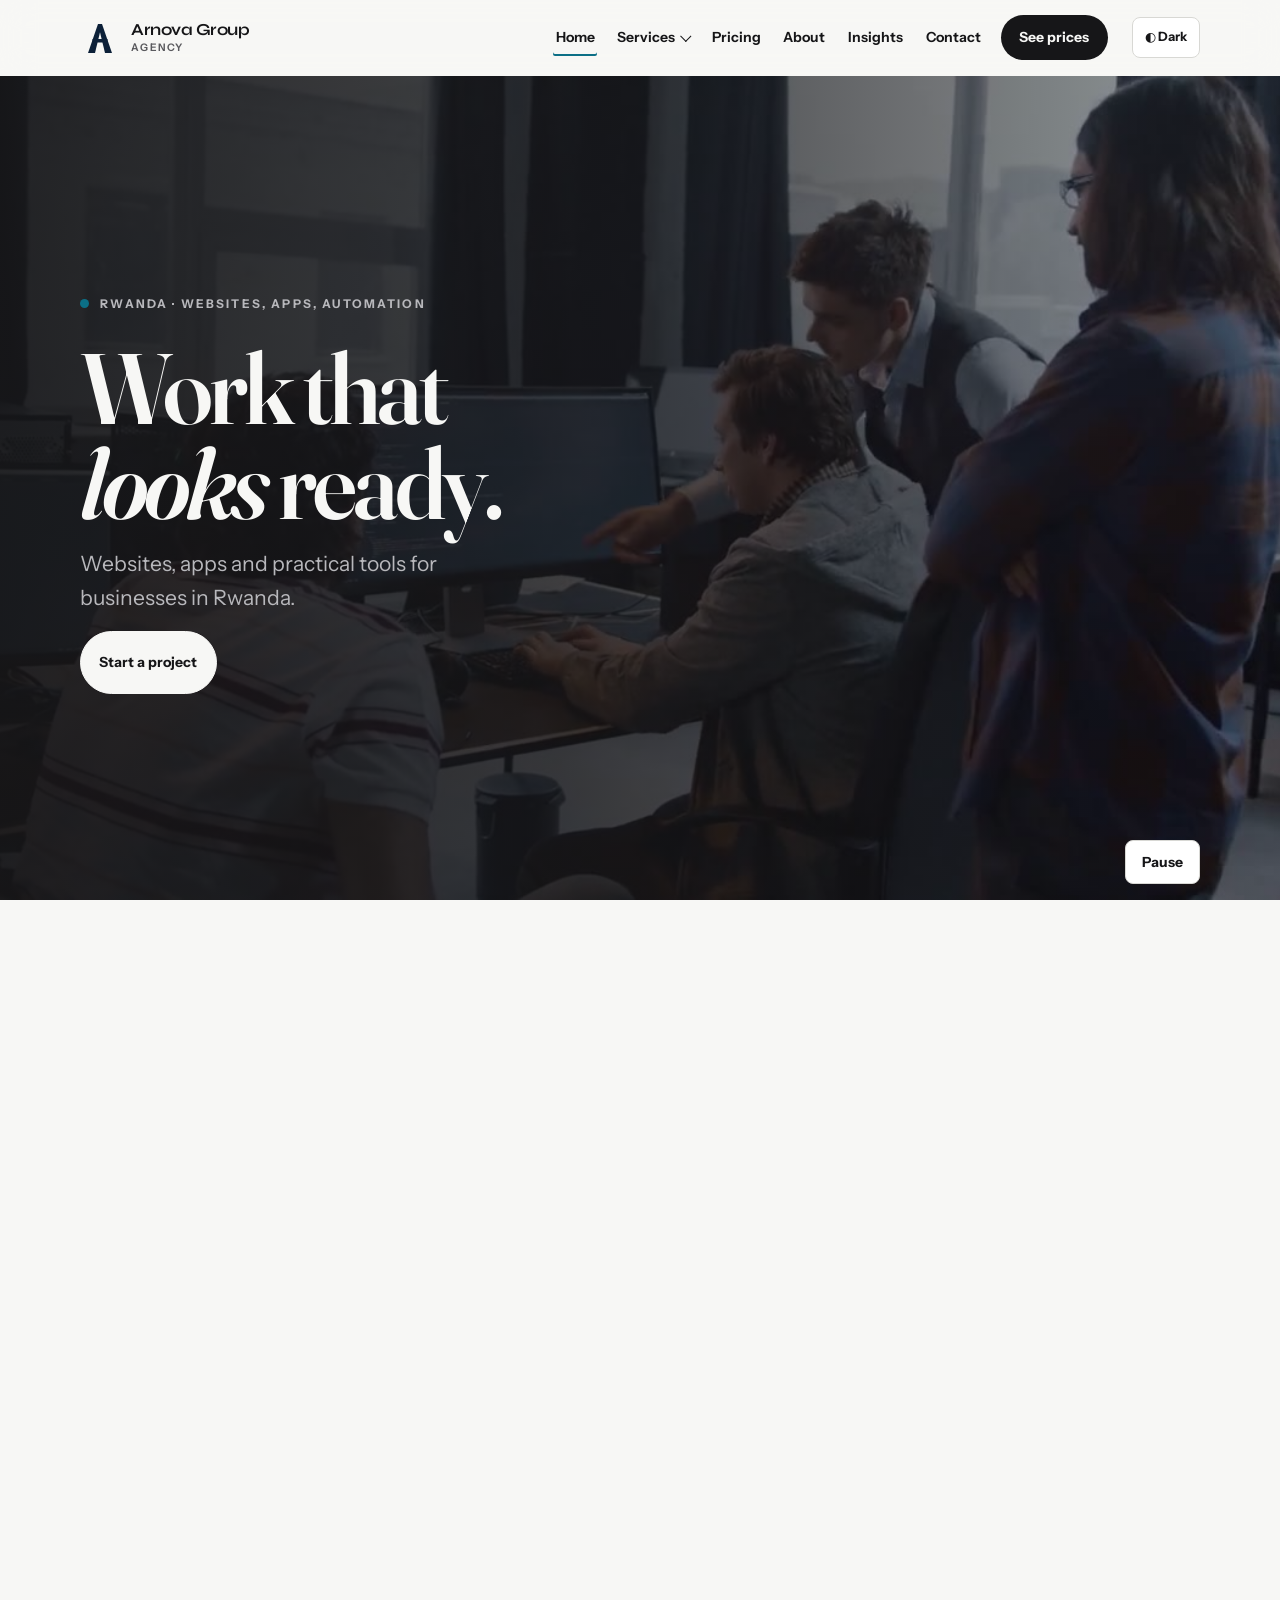
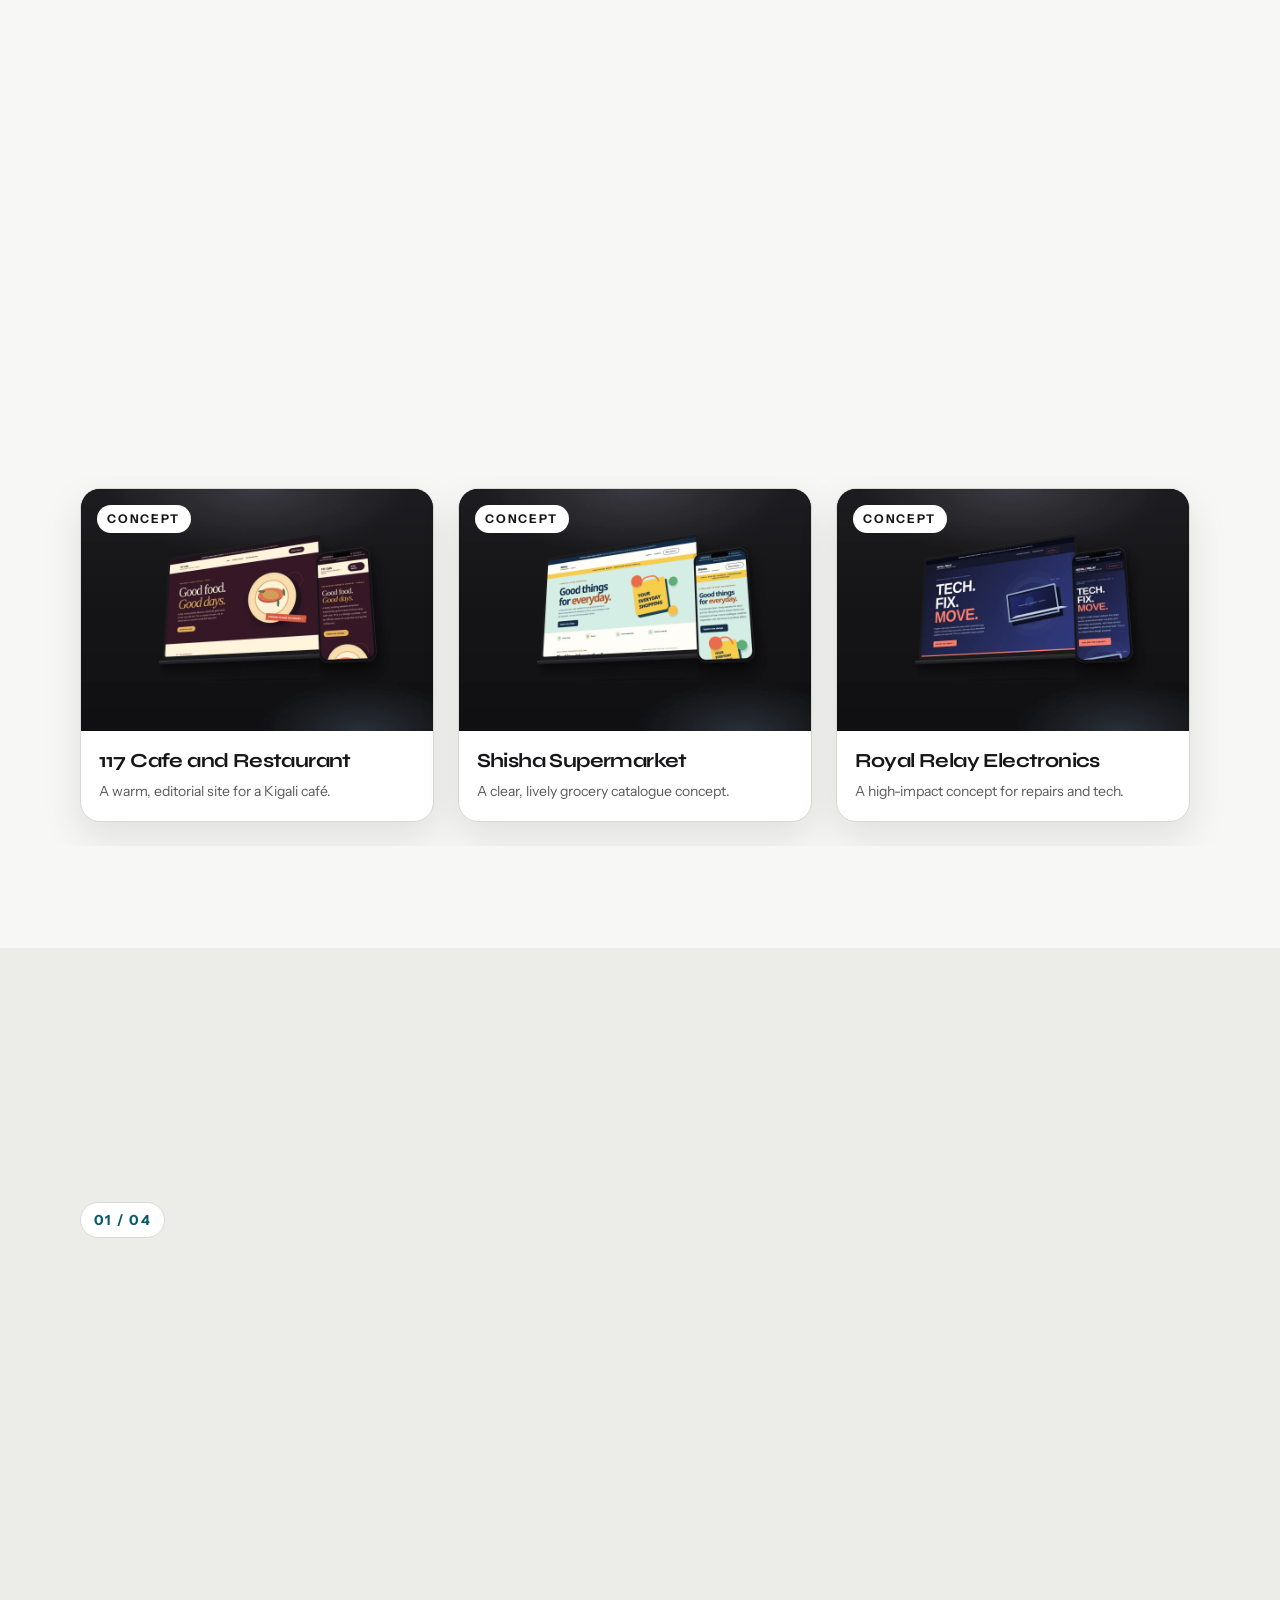
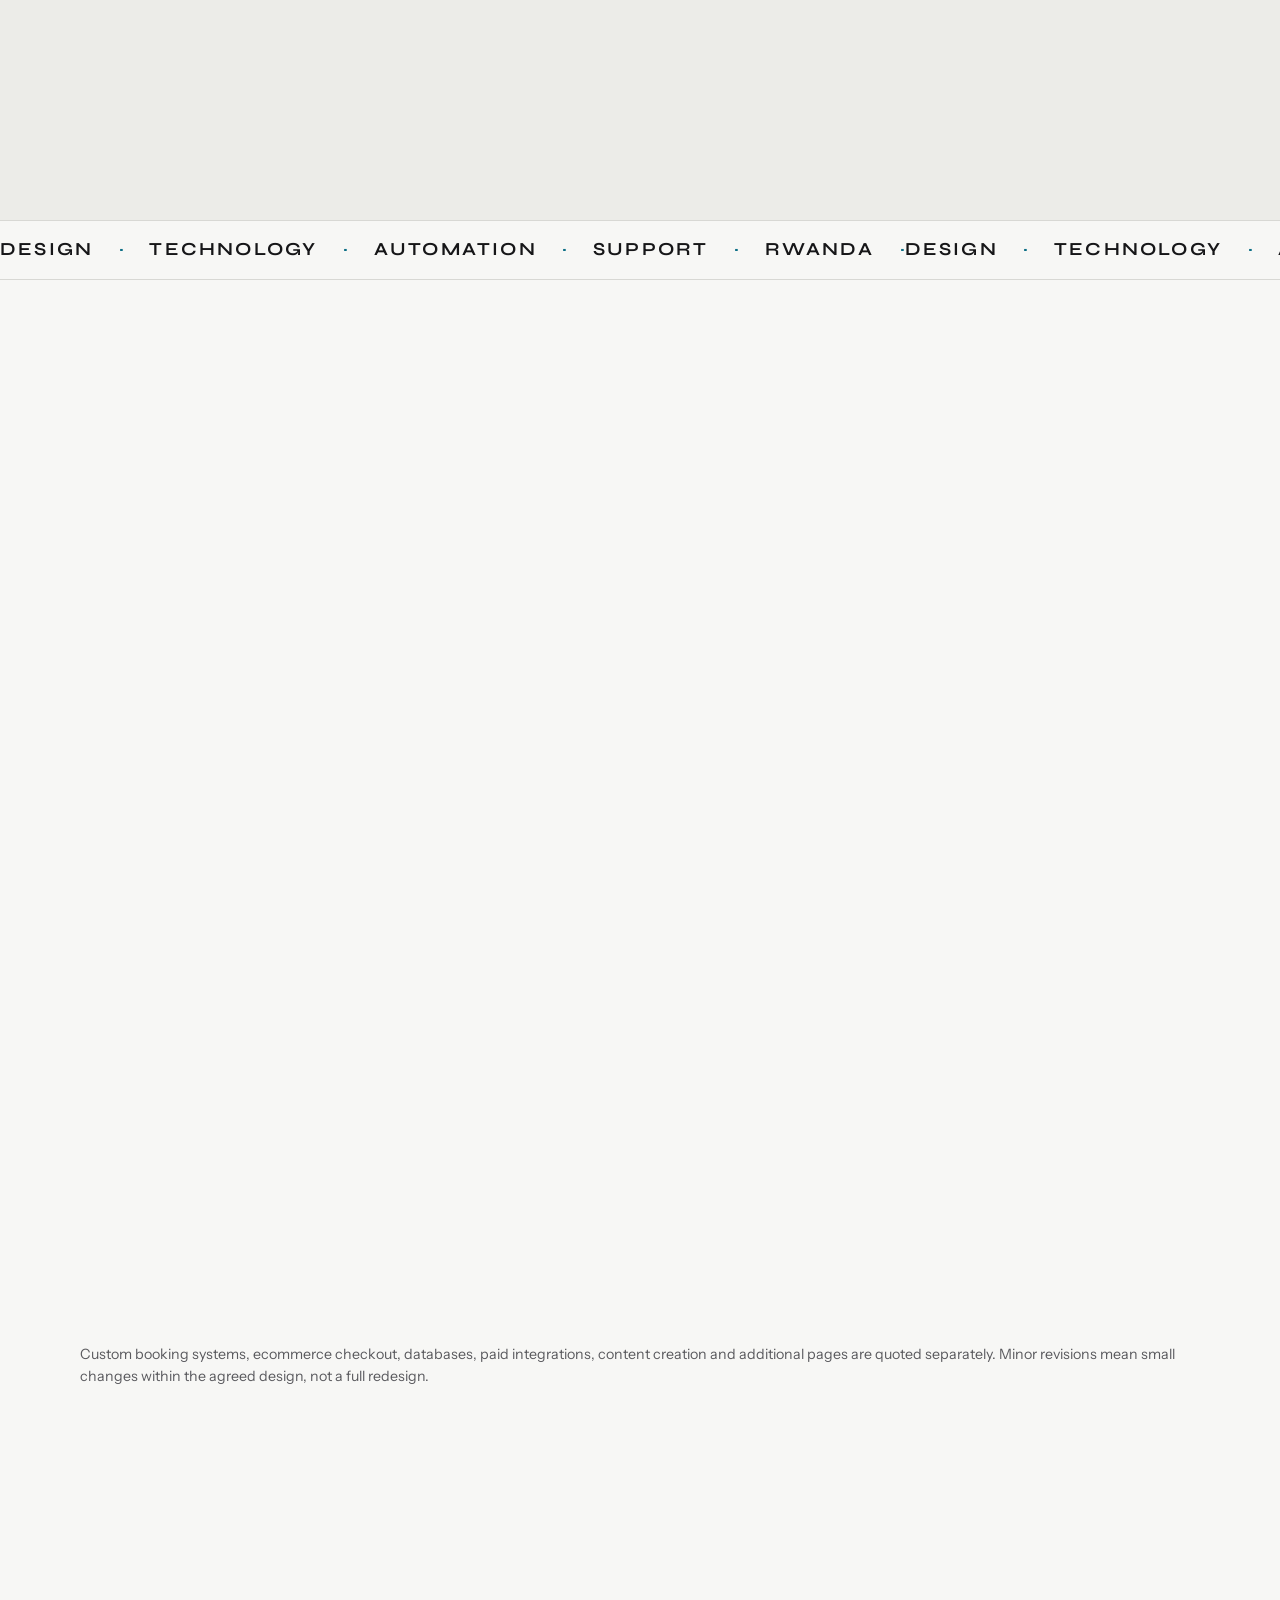
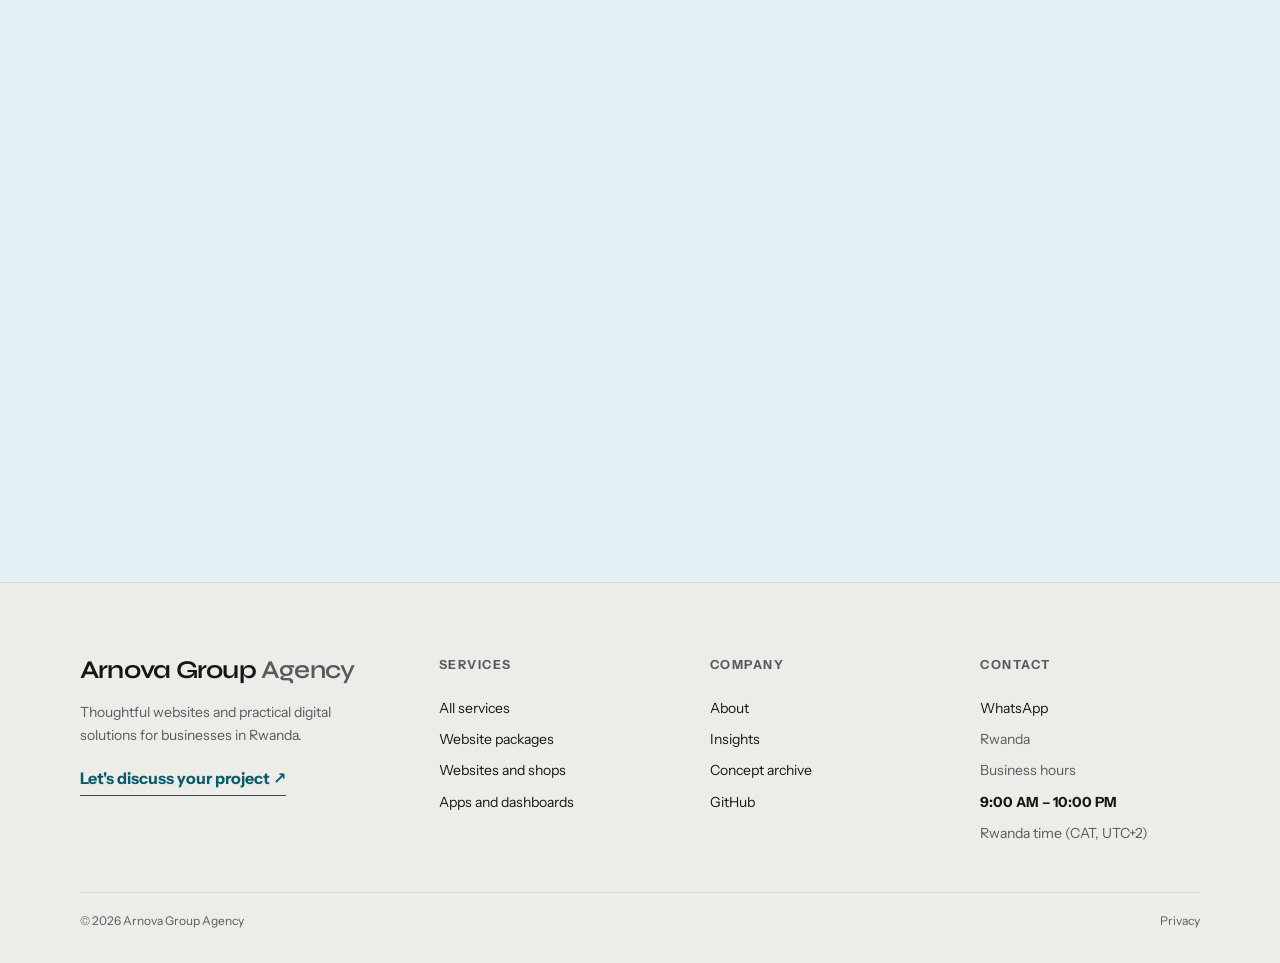
==== commit 6d7c830a: "Restore the cottonbro hero film and reorganise the homepage. Put the previous live video back behind" ====
--- a/index.html
+++ b/index.html
@@ -2,7 +2,7 @@
 <html lang="en">
 <head>
 <meta charset="utf-8">
-<meta http-equiv="Content-Security-Policy" content="default-src 'self'; style-src 'self'; img-src 'self'; script-src 'self'; connect-src 'self'; form-action 'none'; object-src 'none'; base-uri 'self'; upgrade-insecure-requests">
+<meta http-equiv="Content-Security-Policy" content="default-src 'self'; style-src 'self'; img-src 'self'; script-src 'self'; connect-src 'self' https://open.er-api.com; form-action 'none'; object-src 'none'; base-uri 'self'; upgrade-insecure-requests">
 <meta name="viewport" content="width=device-width,initial-scale=1,viewport-fit=cover">
 <meta name="theme-color" content="#F7F7F5">
 <meta name="description" content="Arnova Group Agency builds websites, digital products and practical business tools for businesses in Rwanda.">
@@ -11,84 +11,188 @@
 <link rel="icon" href="logo.svg">
 <link rel="canonical" href="https://arnold-rg.github.io/arnova-group-agency/">
 <link rel="preload" href="assets/fonts/Fraunces-Display-600.woff2" as="font" type="font/woff2" crossorigin>
-<link rel="preload" href="assets/images/showcase/hero-device.webp" as="image">
+<link rel="preload" href="assets/video/arnova-cottonbro-6804109.jpg" as="image">
 <link rel="stylesheet" href="css/tokens.css">
 <link rel="stylesheet" href="css/layout.css">
 <link rel="stylesheet" href="css/home.css">
 <script src="js/theme-boot.js"></script>
 </head>
-<body><a class="skip" href="#main">Skip to content</a><header class="wrap nav arnova-site-header" aria-label="Site"><a class="brand" href="#top" aria-label="Arnova Group Agency home"><img src="assets/brand/option-1/mark-light.svg" alt="" class="original-logo original-logo--light" width="48" height="48"><img src="assets/brand/option-1/mark-dark.svg" alt="" class="original-logo original-logo--dark" width="48" height="48"><span class="agency-brand-name">Arnova Group <span>Agency</span></span></a><nav class="nav-links" aria-label="Desktop navigation"><a href="#top" data-nav="home">Home</a><div class="nav-dropdown"><button type="button" class="nav-dropdown__toggle" aria-expanded="false" aria-controls="ag-services-menu" id="ag-services-button">Services</button><div class="nav-dropdown__menu" id="ag-services-menu" hidden role="menu" aria-labelledby="ag-services-button"><a class="nav-dropdown__all" href="#services" role="menuitem">All services</a><a href="#service-websites" role="menuitem">Business websites</a><a href="#service-shops" role="menuitem">Online shops & catalogues</a><a href="#service-apps" role="menuitem">Mobile applications</a><a href="#service-dashboards" role="menuitem">Business dashboards</a><a href="#service-ux" role="menuitem">UI/UX & brand experiences</a><a href="#service-redesign" role="menuitem">Website redesign & maintenance</a><a href="#service-automation" role="menuitem">Automation & integrations</a><a href="#service-data" role="menuitem">Data analysis & reporting</a><a href="#service-security" role="menuitem">Cybersecurity & IT support</a><a href="#service-ai" role="menuitem">AI-assisted digital tools</a><a href="#service-training" role="menuitem">Training & digital guidance</a><a href="#service-portfolio" role="menuitem">Portfolio & career websites</a><a href="pricing/" role="menuitem">Website packages</a></div></div><a href="pricing/" data-nav="pricing">Pricing</a><a href="#about" data-nav="about">About</a><a href="blog/index.html" data-nav="insights">Insights</a><a href="#contact" data-nav="contact">Contact</a><a class="pill" href="pricing/">Get a quote ↗</a></nav><button class="theme-toggle" type="button" aria-label="Switch to dark theme" aria-pressed="false">◐ <span>Dark</span></button></header><nav class="arnova-mobile-dock" aria-label="Mobile quick navigation"><div class="arnova-mobile-dock__bar"><a href="#top" data-dock-link="home" aria-current="page" aria-label="Home"><svg viewBox="0 0 24 24" aria-hidden="true" fill="none" stroke="currentColor" stroke-width="1.8" stroke-linecap="round" stroke-linejoin="round"><path d="M4 11.5 12 4l8 7.5"/><path d="M6.5 10.2V20h11V10.2"/></svg><span>Home</span></a><button type="button" class="arnova-mobile-dock__services" data-dock-link="services" aria-expanded="false" aria-controls="arnova-dock-sheet" aria-haspopup="dialog" aria-label="Services"><svg viewBox="0 0 24 24" aria-hidden="true" fill="none" stroke="currentColor" stroke-width="1.8" stroke-linecap="round" stroke-linejoin="round"><rect x="4" y="4" width="6.5" height="6.5" rx="1.2"/><rect x="13.5" y="4" width="6.5" height="6.5" rx="1.2"/><rect x="4" y="13.5" width="6.5" height="6.5" rx="1.2"/><rect x="13.5" y="13.5" width="6.5" height="6.5" rx="1.2"/></svg><span>Services</span></button><a href="pricing/" data-dock-link="pricing" aria-label="Pricing"><svg viewBox="0 0 24 24" aria-hidden="true" fill="none" stroke="currentColor" stroke-width="1.8" stroke-linecap="round" stroke-linejoin="round"><path d="M12.2 4.5H7.2A1 1 0 0 0 6.2 5.5v5.1a1 1 0 0 0 .3.7l7.4 7.4a1 1 0 0 0 1.4 0l5.1-5.1a1 1 0 0 0 0-1.4l-7.4-7.4a1 1 0 0 0-.8-.3z"/><circle cx="9.1" cy="8.6" r="1.15"/></svg><span>Pricing</span></a><a href="#about" data-dock-link="about" aria-label="About"><svg viewBox="0 0 24 24" aria-hidden="true" fill="none" stroke="currentColor" stroke-width="1.8" stroke-linecap="round" stroke-linejoin="round"><circle cx="12" cy="8" r="3.25"/><path d="M5.6 19.5c.9-3.4 3.3-5.1 6.4-5.1s5.5 1.7 6.4 5.1"/></svg><span>About</span></a><a href="#contact" data-dock-link="contact" aria-label="Contact"><svg viewBox="0 0 24 24" aria-hidden="true" fill="none" stroke="currentColor" stroke-width="1.8" stroke-linecap="round" stroke-linejoin="round"><rect x="3.5" y="6" width="17" height="12" rx="2"/><path d="m3.5 8 8.5 6 8.5-6"/></svg><span>Contact</span></a></div></nav><div class="arnova-dock-sheet" id="arnova-dock-sheet" hidden><button type="button" class="arnova-dock-sheet__backdrop" tabindex="-1" aria-label="Close services"></button><div class="arnova-dock-sheet__panel" role="dialog" aria-modal="true" aria-labelledby="arnova-dock-sheet-title"><div class="arnova-dock-sheet__head"><h2 id="arnova-dock-sheet-title">Services</h2><button type="button" class="arnova-dock-sheet__close">Close</button></div><ul class="arnova-dock-sheet__list"><li><a href="#services">All services</a></li><li><a href="#service-websites">Business websites</a></li><li><a href="#service-shops">Online shops & catalogues</a></li><li><a href="#service-apps">Mobile applications</a></li><li><a href="#service-dashboards">Business dashboards</a></li><li><a href="#service-ux">UI/UX & brand experiences</a></li><li><a href="#service-redesign">Website redesign & maintenance</a></li><li><a href="#service-automation">Automation & integrations</a></li><li><a href="#service-data">Data analysis & reporting</a></li><li><a href="#service-security">Cybersecurity & IT support</a></li><li><a href="#service-ai">AI-assisted digital tools</a></li><li><a href="#service-training">Training & digital guidance</a></li><li><a href="#service-portfolio">Portfolio & career websites</a></li><li><a href="pricing/">Website packages</a></li></ul><div class="arnova-dock-sheet__footer"><a href="https://wa.me/250794607518?text=Hello%20Arnova%20Group%20Agency%2C%20I%27d%20like%20to%20discuss%20a%20project." target="_blank" rel="noopener noreferrer"><svg viewBox="0 0 24 24" aria-hidden="true" fill="none" stroke="currentColor" stroke-width="1.8" stroke-linecap="round" stroke-linejoin="round"><path d="M20.5 11.6a8.5 8.5 0 0 1-12.6 7.4L3.5 20.5l1.6-4.3A8.5 8.5 0 1 1 20.5 11.6z"/><path d="M9.2 9.6c.2-.5.3-.5.6-.5h.5c.2 0 .4.1.5.4l.6 1.5c.1.2 0 .4-.1.6l-.4.4a6 6 0 0 0 2.6 2.6l.4-.4c.2-.2.4-.2.6-.1l1.5.6c.3.1.4.3.4.5v.5c0 .3 0 .4-.5.6a4.2 4.2 0 0 1-2.2.3 8 8 0 0 1-4.6-3.5 4.2 4.2 0 0 1 .1-2.1z"/></svg><span>Get a quote on WhatsApp</span></a></div></div></div><main id="main">
+<body><a class="skip" href="#main">Skip to content</a><header class="wrap nav arnova-site-header" aria-label="Site"><a class="brand" href="#top" aria-label="Arnova Group Agency home"><img src="assets/brand/option-1/mark-light.svg" alt="" class="original-logo original-logo--light" width="48" height="48"><img src="assets/brand/option-1/mark-dark.svg" alt="" class="original-logo original-logo--dark" width="48" height="48"><span class="agency-brand-name">Arnova Group <span>Agency</span></span></a><nav class="nav-links" aria-label="Desktop navigation"><a href="#top" data-nav="home">Home</a><div class="nav-dropdown"><button type="button" class="nav-dropdown__toggle" aria-expanded="false" aria-controls="ag-services-menu" id="ag-services-button">Services</button><div class="nav-dropdown__menu" id="ag-services-menu" hidden role="menu" aria-labelledby="ag-services-button"><a class="nav-dropdown__all" href="#services" role="menuitem">All services</a><a href="#service-websites" role="menuitem">Business websites</a><a href="#service-shops" role="menuitem">Online shops & catalogues</a><a href="#service-apps" role="menuitem">Mobile applications</a><a href="#service-dashboards" role="menuitem">Business dashboards</a><a href="#service-ux" role="menuitem">UI/UX & brand experiences</a><a href="#service-redesign" role="menuitem">Website redesign & maintenance</a><a href="#service-automation" role="menuitem">Automation & integrations</a><a href="#service-data" role="menuitem">Data analysis & reporting</a><a href="#service-security" role="menuitem">Cybersecurity & IT support</a><a href="#service-ai" role="menuitem">AI-assisted digital tools</a><a href="#service-training" role="menuitem">Training & digital guidance</a><a href="#service-portfolio" role="menuitem">Portfolio & career websites</a><a href="#pricing" role="menuitem">Website packages</a></div></div><a href="#pricing" data-nav="pricing">Pricing</a><a href="#about" data-nav="about">About</a><a href="blog/index.html" data-nav="insights">Insights</a><a href="#contact" data-nav="contact">Contact</a><a class="pill" href="#pricing">See prices</a></nav><button class="theme-toggle" type="button" aria-label="Switch to dark theme" aria-pressed="false">◐ <span>Dark</span></button></header><nav class="arnova-mobile-dock" aria-label="Mobile quick navigation"><div class="arnova-mobile-dock__bar"><a href="#top" data-dock-link="home" aria-current="page" aria-label="Home"><svg viewBox="0 0 24 24" aria-hidden="true" fill="none" stroke="currentColor" stroke-width="1.8" stroke-linecap="round" stroke-linejoin="round"><path d="M4 11.5 12 4l8 7.5"/><path d="M6.5 10.2V20h11V10.2"/></svg><span>Home</span></a><button type="button" class="arnova-mobile-dock__services" data-dock-link="services" aria-expanded="false" aria-controls="arnova-dock-sheet" aria-haspopup="dialog" aria-label="Services"><svg viewBox="0 0 24 24" aria-hidden="true" fill="none" stroke="currentColor" stroke-width="1.8" stroke-linecap="round" stroke-linejoin="round"><rect x="4" y="4" width="6.5" height="6.5" rx="1.2"/><rect x="13.5" y="4" width="6.5" height="6.5" rx="1.2"/><rect x="4" y="13.5" width="6.5" height="6.5" rx="1.2"/><rect x="13.5" y="13.5" width="6.5" height="6.5" rx="1.2"/></svg><span>Services</span></button><a href="pricing/" data-dock-link="pricing" aria-label="Pricing"><svg viewBox="0 0 24 24" aria-hidden="true" fill="none" stroke="currentColor" stroke-width="1.8" stroke-linecap="round" stroke-linejoin="round"><path d="M12.2 4.5H7.2A1 1 0 0 0 6.2 5.5v5.1a1 1 0 0 0 .3.7l7.4 7.4a1 1 0 0 0 1.4 0l5.1-5.1a1 1 0 0 0 0-1.4l-7.4-7.4a1 1 0 0 0-.8-.3z"/><circle cx="9.1" cy="8.6" r="1.15"/></svg><span>Pricing</span></a><a href="#about" data-dock-link="about" aria-label="About"><svg viewBox="0 0 24 24" aria-hidden="true" fill="none" stroke="currentColor" stroke-width="1.8" stroke-linecap="round" stroke-linejoin="round"><circle cx="12" cy="8" r="3.25"/><path d="M5.6 19.5c.9-3.4 3.3-5.1 6.4-5.1s5.5 1.7 6.4 5.1"/></svg><span>About</span></a><a href="#contact" data-dock-link="contact" aria-label="Contact"><svg viewBox="0 0 24 24" aria-hidden="true" fill="none" stroke="currentColor" stroke-width="1.8" stroke-linecap="round" stroke-linejoin="round"><rect x="3.5" y="6" width="17" height="12" rx="2"/><path d="m3.5 8 8.5 6 8.5-6"/></svg><span>Contact</span></a></div></nav><div class="arnova-dock-sheet" id="arnova-dock-sheet" hidden><button type="button" class="arnova-dock-sheet__backdrop" tabindex="-1" aria-label="Close services"></button><div class="arnova-dock-sheet__panel" role="dialog" aria-modal="true" aria-labelledby="arnova-dock-sheet-title"><div class="arnova-dock-sheet__head"><h2 id="arnova-dock-sheet-title">Services</h2><button type="button" class="arnova-dock-sheet__close">Close</button></div><ul class="arnova-dock-sheet__list"><li><a href="#services">All services</a></li><li><a href="#service-websites">Business websites</a></li><li><a href="#service-shops">Online shops & catalogues</a></li><li><a href="#service-apps">Mobile applications</a></li><li><a href="#service-dashboards">Business dashboards</a></li><li><a href="#service-ux">UI/UX & brand experiences</a></li><li><a href="#service-redesign">Website redesign & maintenance</a></li><li><a href="#service-automation">Automation & integrations</a></li><li><a href="#service-data">Data analysis & reporting</a></li><li><a href="#service-security">Cybersecurity & IT support</a></li><li><a href="#service-ai">AI-assisted digital tools</a></li><li><a href="#service-training">Training & digital guidance</a></li><li><a href="#service-portfolio">Portfolio & career websites</a></li><li><a href="pricing/">Website packages</a></li></ul><div class="arnova-dock-sheet__footer"><a href="https://wa.me/250794607518?text=Hello%20Arnova%20Group%20Agency%2C%20I%27d%20like%20to%20discuss%20a%20project." target="_blank" rel="noopener noreferrer"><svg viewBox="0 0 24 24" aria-hidden="true" fill="none" stroke="currentColor" stroke-width="1.8" stroke-linecap="round" stroke-linejoin="round"><path d="M20.5 11.6a8.5 8.5 0 0 1-12.6 7.4L3.5 20.5l1.6-4.3A8.5 8.5 0 1 1 20.5 11.6z"/><path d="M9.2 9.6c.2-.5.3-.5.6-.5h.5c.2 0 .4.1.5.4l.6 1.5c.1.2 0 .4-.1.6l-.4.4a6 6 0 0 0 2.6 2.6l.4-.4c.2-.2.4-.2.6-.1l1.5.6c.3.1.4.3.4.5v.5c0 .3 0 .4-.5.6a4.2 4.2 0 0 1-2.2.3 8 8 0 0 1-4.6-3.5 4.2 4.2 0 0 1 .1-2.1z"/></svg><span>Get a quote on WhatsApp</span></a></div></div></div><main id="main">
 <section class="hero arnova-full-hero arnova-editorial-hero" id="top">
+  <div class="arnova-hero-backdrop arnova-film" role="img" aria-label="Illustrative video of a software team collaborating">
+    <div class="arnova-film-inner">
+      <img class="arnova-film-poster" src="assets/video/arnova-cottonbro-6804109.jpg" width="1280" height="676" alt="" fetchpriority="high">
+      <video class="arnova-film-video" muted loop playsinline webkit-playsinline preload="metadata" poster="assets/video/arnova-cottonbro-6804109.jpg" aria-hidden="true">
+        <source src="assets/video/arnova-cottonbro-6804109.mp4" type="video/mp4">
+      </video>
+    </div>
+  </div>
+  <div class="arnova-hero-shade" aria-hidden="true"></div>
+  <button type="button" class="arnova-video-toggle" aria-pressed="false">Pause</button>
   <div class="wrap arnova-hero-content">
-    <div class="arnova-hero-stage">
-      <div class="arnova-hero-copy">
-        <p class="eyebrow"><span class="dot"></span>Rwanda · Websites, apps, automation</p>
-        <h1 class="arnova-hero-headline">
-          <span class="arnova-hero-line">Work that</span>
-          <span class="arnova-hero-line">looks ready.</span>
-        </h1>
-        <p class="hero-lead">Websites, apps and practical tools for businesses in Rwanda.</p>
-        <p class="arnova-cta-row"><a class="pill arnova-cta-start" href="https://wa.me/250794607518?text=Hello%20Arnova%20Group%20Agency%2C%20I%27d%20like%20to%20discuss%20a%20project." target="_blank" rel="noopener noreferrer">Start a project</a></p>
-      </div>
-      <div class="arnova-hero-object" data-parallax>
-        <img src="assets/images/showcase/hero-device.webp" width="1208" height="732" alt="A laptop and phone showing a concept website for 117 Cafe and Restaurant." fetchpriority="high">
-      </div>
-    </div>
-  </div>
-</section>
-
-<div class="arnova-values-marquee" aria-label="Our focus">
-  <div class="arnova-values-marquee__track">
-    <p><span>Design</span><span aria-hidden="true">·</span><span>Technology</span><span aria-hidden="true">·</span><span>Automation</span><span aria-hidden="true">·</span><span>Support</span><span aria-hidden="true">·</span><span>Rwanda</span><span aria-hidden="true">·</span> <span>Design</span><span aria-hidden="true">·</span><span>Technology</span><span aria-hidden="true">·</span><span>Automation</span><span aria-hidden="true">·</span><span>Support</span><span aria-hidden="true">·</span><span>Rwanda</span><span aria-hidden="true">·</span></p>
-    <p aria-hidden="true"><span>Design</span><span aria-hidden="true">·</span><span>Technology</span><span aria-hidden="true">·</span><span>Automation</span><span aria-hidden="true">·</span><span>Support</span><span aria-hidden="true">·</span><span>Rwanda</span><span aria-hidden="true">·</span> <span>Design</span><span aria-hidden="true">·</span><span>Technology</span><span aria-hidden="true">·</span><span>Automation</span><span aria-hidden="true">·</span><span>Support</span><span aria-hidden="true">·</span><span>Rwanda</span><span aria-hidden="true">·</span></p>
-  </div>
-</div>
+    <div class="arnova-hero-copy">
+      <p class="eyebrow"><span class="dot"></span>Rwanda · Websites, apps, automation</p>
+      <h1 class="arnova-hero-headline">Work that<br> <em>looks</em> ready.</h1>
+      <p class="hero-lead">Websites, apps and practical tools for businesses in Rwanda.</p>
+      <p class="arnova-cta-row"><a class="pill arnova-cta-start" href="https://wa.me/250794607518?text=Hello%20Arnova%20Group%20Agency%2C%20I%27d%20like%20to%20discuss%20a%20project." target="_blank" rel="noopener noreferrer">Start a project</a></p>
+    </div>
+  </div>
+</section>
+
+<section class="section arnova-intro" id="about" aria-labelledby="arnova-intro-title">
+  <div class="wrap">
+    <div class="section-head arnova-reveal">
+      <div>
+        <p class="eyebrow">About Arnova Group</p>
+        <h2 id="arnova-intro-title">Independent digital work, with a <em>clear</em> scope.</h2>
+      </div>
+      <div class="founder-copy">
+        <p>Arnova Group is a Rwanda-focused digital services initiative led by Arnold Rurangwa, a computer engineering graduate specialising in cybersecurity and computer networks. The work focuses on website design, application development and practical digital tools.</p>
+        <p>We discuss requirements before work begins. Features, costs, timelines, hosting and ongoing support are agreed for each project rather than promised without review.</p>
+      </div>
+    </div>
+    <div class="arnova-key-grid arnova-reveal">
+      <article class="arnova-key-card">
+        <span>01</span>
+        <h3>Websites</h3>
+        <p>Business information, mobile layouts, contact links, location details, basic search visibility and content handover.</p>
+      </article>
+      <article class="arnova-key-card">
+        <span>02</span>
+        <h3>Apps</h3>
+        <p>App interface design, Flutter-based prototypes, navigation, forms and data connections where scoped.</p>
+      </article>
+      <article class="arnova-key-card">
+        <span>03</span>
+        <h3>Automation</h3>
+        <p>Form workflows, notifications, APIs and third-party connections subject to available access and provider support.</p>
+      </article>
+    </div>
+    <p class="arnova-price-teaser arnova-reveal">Website packages from <a href="#pricing"><span data-rwf="35000">35,000 RWF</span></a>. See the full price list below.</p>
+  </div>
+</section>
+
+<section class="wrap section" id="services" aria-labelledby="arnova-services-title">
+  <div class="section-head arnova-reveal">
+    <div>
+      <p class="eyebrow">What we do</p>
+      <h2 id="arnova-services-title">Built for what's <em>next</em>.</h2>
+    </div>
+    <p>From a first business website to a more useful digital workflow, every project starts with the real problem.</p>
+  </div>
+  <div class="arnova-category-grid arnova-reveal">
+    <article class="arnova-category">
+      <h3>Websites</h3>
+      <div class="service" id="service-websites">
+        <h4>Business websites</h4>
+        <p>Business information, mobile layouts, contact links, location details, basic search visibility and content handover.</p>
+      </div>
+      <div class="service" id="service-shops">
+        <h4>Online shops &amp; catalogues</h4>
+        <p>Product pages, categories, search, customer enquiries and cart-style interfaces where agreed. Payments require a separate integration.</p>
+      </div>
+      <div class="service" id="service-redesign">
+        <h4>Website redesign &amp; maintenance</h4>
+        <p>Layout reviews, mobile fixes, content updates, accessibility improvements and technical maintenance agreed in advance.</p>
+      </div>
+      <div class="service" id="service-portfolio">
+        <h4>Portfolio &amp; career websites</h4>
+        <p>Personal introductions, project galleries, CV links, contact information and mobile-friendly layouts.</p>
+      </div>
+    </article>
+    <article class="arnova-category">
+      <h3>Apps</h3>
+      <div class="service" id="service-apps">
+        <h4>Mobile applications</h4>
+        <p>App interface design, Flutter-based prototypes, navigation, forms and data connections where scoped.</p>
+      </div>
+      <div class="service" id="service-dashboards">
+        <h4>Business dashboards</h4>
+        <p>Sales and stock views, filters, charts, reporting screens and data import or export where required.</p>
+      </div>
+    </article>
+    <article class="arnova-category">
+      <h3>Automation</h3>
+      <div class="service" id="service-automation">
+        <h4>Automation &amp; integrations</h4>
+        <p>Form workflows, notifications, APIs and third-party connections subject to available access and provider support.</p>
+      </div>
+      <div class="service" id="service-data">
+        <h4>Data analysis &amp; reporting</h4>
+        <p>Data validation, cleaning, tables, visual reports and business metric summaries using supplied data.</p>
+      </div>
+    </article>
+    <article class="arnova-category">
+      <h3>Tech support</h3>
+      <div class="service" id="service-security">
+        <h4>Cybersecurity &amp; IT support</h4>
+        <p>Basic website security review, configuration guidance, access practices and troubleshooting. Not a managed security operations service.</p>
+      </div>
+      <div class="service" id="service-training">
+        <h4>Training &amp; digital guidance</h4>
+        <p>Guided walkthroughs, documentation, website administration basics and tailored technical learning material.</p>
+      </div>
+    </article>
+    <article class="arnova-category">
+      <h3>AI creation</h3>
+      <div class="service" id="service-ai">
+        <h4>AI-assisted digital tools</h4>
+        <p>Prototypes for assistants, content classification and workflow support with human review and clear limitations.</p>
+      </div>
+    </article>
+    <article class="arnova-category">
+      <h3>Design</h3>
+      <div class="service" id="service-ux">
+        <h4>UI/UX &amp; brand experiences</h4>
+        <p>Page structure, wireframes, colour and type systems, reusable components and responsive interaction design.</p>
+      </div>
+    </article>
+  </div>
+</section>
 
 <section class="section arnova-concepts" id="work" aria-labelledby="arnova-concepts-title">
   <div class="wrap">
-    <div class="section-head">
+    <div class="section-head arnova-reveal">
       <div>
         <p class="eyebrow">Concept work</p>
-        <h2 id="arnova-concepts-title">A look at the kind of sites we design.</h2>
+        <h2 id="arnova-concepts-title">A look at the kind of sites we <em>design</em>.</h2>
       </div>
       <p>Unofficial website concepts — not live client work. Each one is a design proposal, clearly labelled.</p>
     </div>
-    <div class="arnova-concept-grid">
-      <a class="arnova-concept-card" href="concepts/117-cafe/">
-        <span class="arnova-concept-card__label">Concept</span>
-        <img src="assets/images/showcase/117-cafe.webp" width="1600" height="1100" alt="Laptop and phone mockup of the 117 Cafe and Restaurant concept site." loading="lazy">
-        <h3>117 Cafe and Restaurant</h3>
-        <p>A warm, editorial site for a Kigali café.</p>
-      </a>
-      <a class="arnova-concept-card" href="concepts/shisha-supermarket/">
-        <span class="arnova-concept-card__label">Concept</span>
-        <img src="assets/images/showcase/shisha-supermarket.webp" width="1600" height="1100" alt="Laptop and phone mockup of the Shisha Supermarket concept site." loading="lazy">
-        <h3>Shisha Supermarket</h3>
-        <p>A clear, lively grocery catalogue concept.</p>
-      </a>
-      <a class="arnova-concept-card" href="concepts/royal-relay-electronics/">
-        <span class="arnova-concept-card__label">Concept</span>
-        <img src="assets/images/showcase/royal-relay-electronics.webp" width="1600" height="1100" alt="Laptop and phone mockup of the Royal Relay Electronics concept site." loading="lazy">
-        <h3>Royal Relay Electronics</h3>
-        <p>A high-impact concept for repairs and tech.</p>
-      </a>
-    </div>
-    <p class="arnova-cta-row"><a class="pill arnova-cta-start" href="https://wa.me/250794607518?text=Hello%20Arnova%20Group%20Agency%2C%20I%27d%20like%20to%20discuss%20a%20project." target="_blank" rel="noopener noreferrer">Start a project</a></p>
-  </div>
-</section>
-
-<section class="arnova-value-strip" aria-labelledby="arnova-value-title"><div class="wrap"><h2 id="arnova-value-title">Big ideas.<br>Smaller budgets.<br><span class="accent-line">No shortcuts on quality.</span></h2><div><p>Great digital work shouldn't be reserved for big companies. ArnovaGroup creates focused, beautiful websites and practical tools for growing businesses in Rwanda. Start simple. Build what matters. Expand when you're ready.</p><a href="#contact">Tell us what you need ↗</a></div></div></section><section class="wrap arnova-steps" aria-labelledby="arnova-steps-title"><div class="eyebrow">A smarter way to start</div><h2 id="arnova-steps-title">Only pay for what<br>your business needs.</h2><div class="arnova-step-grid"><article class="arnova-step"><b>01 / START</b><h3>One clear page.</h3><p>A sharp, mobile-friendly presence with your services, business details and a direct contact button.</p><a href="#contact">Ask for a starter quote ↗</a></article><article class="arnova-step"><b>02 / GROW</b><h3>Room to expand.</h3><p>Add pages, galleries or a product catalogue when your business is ready—not before.</p><a href="pricing/">Explore services ↗</a></article><article class="arnova-step"><b>03 / STAY IN CONTROL</b><h3>Clear scope. Clear cost.</h3><p>Agree on the work and price first. Optional updates and additional features are quoted separately.</p><a href="pricing/">Explore website packages ↗</a></article></div></section>
-<section class="wrap section" id="services"><div class="section-head"><div><div class="eyebrow">What we do</div><h2>Built for what's next.</h2></div><p>From a first business website to a more useful digital workflow, every project starts with the real problem.</p></div><div class="service-grid"><article class="service" id="service-websites"><span class="service-number">01 / ARNOVA SERVICES</span><div><h3>Business websites</h3><p>Business information, mobile layouts, contact links, location details, basic search visibility and content handover.</p></div></article><article class="service" id="service-shops"><span class="service-number">02 / ARNOVA SERVICES</span><div><h3>Online shops & catalogues</h3><p>Product pages, categories, search, customer enquiries and cart-style interfaces where agreed. Payments require a separate integration.</p></div></article><article class="service" id="service-apps"><span class="service-number">03 / ARNOVA SERVICES</span><div><h3>Mobile applications</h3><p>App interface design, Flutter-based prototypes, navigation, forms and data connections where scoped.</p></div></article><article class="service" id="service-dashboards"><span class="service-number">04 / ARNOVA SERVICES</span><div><h3>Business dashboards</h3><p>Sales and stock views, filters, charts, reporting screens and data import or export where required.</p></div></article><article class="service" id="service-ux"><span class="service-number">05 / ARNOVA SERVICES</span><div><h3>UI/UX & brand experiences</h3><p>Page structure, wireframes, colour and type systems, reusable components and responsive interaction design.</p></div></article><article class="service" id="service-redesign"><span class="service-number">06 / ARNOVA SERVICES</span><div><h3>Website redesign & maintenance</h3><p>Layout reviews, mobile fixes, content updates, accessibility improvements and technical maintenance agreed in advance.</p></div></article><article class="service" id="service-automation"><span class="service-number">07 / ARNOVA SERVICES</span><div><h3>Automation & integrations</h3><p>Form workflows, notifications, APIs and third-party connections subject to available access and provider support.</p></div></article><article class="service" id="service-data"><span class="service-number">08 / ARNOVA SERVICES</span><div><h3>Data analysis & reporting</h3><p>Data validation, cleaning, tables, visual reports and business metric summaries using supplied data.</p></div></article><article class="service" id="service-security"><span class="service-number">09 / ARNOVA SERVICES</span><div><h3>Cybersecurity & IT support</h3><p>Basic website security review, configuration guidance, access practices and troubleshooting. Not a managed security operations service.</p></div></article><article class="service" id="service-ai"><span class="service-number">10 / ARNOVA SERVICES</span><div><h3>AI-assisted digital tools</h3><p>Prototypes for assistants, content classification and workflow support with human review and clear limitations.</p></div></article><article class="service" id="service-training"><span class="service-number">11 / ARNOVA SERVICES</span><div><h3>Training & digital guidance</h3><p>Guided walkthroughs, documentation, website administration basics and tailored technical learning material.</p></div></article><article class="service" id="service-portfolio"><span class="service-number">12 / ARNOVA SERVICES</span><div><h3>Portfolio & career websites</h3><p>Personal introductions, project galleries, CV links, contact information and mobile-friendly layouts.</p></div></article></div></section><section class="dark section" id="solutions"><div class="wrap"><div class="section-head"><div><div class="eyebrow">Who we help</div><h2>Built for real<br>Rwandan businesses.</h2></div><p>We design around local customers, mobile-first browsing, clear communication and practical business needs.</p></div><div class="industry-grid"><article class="industry"><img src="assets/images/industry-entrepreneurs.jpg" alt="People collaborating in a professional workspace" loading="lazy" referrerpolicy="no-referrer"><div><span>01 / Entrepreneurs</span><h3>Startups & growing businesses</h3><p>Clear brand presence, lead generation and easy ways for customers to get in touch.</p></div></article><article class="industry"><img src="assets/images/industry-hospitality.jpg" alt="Restaurant dining area and tables" loading="lazy" referrerpolicy="no-referrer"><div><span>02 / Hospitality</span><h3>Restaurants, cafés & hotels</h3><p>Menus, service information, location details and enquiries designed for phones.</p></div></article><article class="industry"><img src="assets/images/industry-retail.jpg" alt="Fashion boutique interior with clothing displays" loading="lazy" referrerpolicy="no-referrer"><div><span>03 / Retail</span><h3>Shops & local retailers</h3><p>Product catalogues, pricing clarity and convenient customer conversations.</p></div></article><article class="industry"><img src="assets/images/industry-organisations.jpg" alt="Professionals working together in an office" loading="lazy" referrerpolicy="no-referrer"><div><span>04 / Organisations</span><h3>Schools, teams & community groups</h3><p>Informative websites, digital resources and organised internal workflows.</p></div></article></div><p class="notice">Photography is illustrative and is not presented as images of our clients, employees or specific Rwandan businesses.</p></div></section><section class="wrap section about" id="about"><div class="founder-copy"><div class="eyebrow">About ArnovaGroup</div><h2>Independent digital work, with a clear scope.</h2><p>ArnovaGroup is a Rwanda-focused digital services initiative led by Arnold Rurangwa, a computer engineering graduate specialising in cybersecurity and computer networks. The work focuses on website design, application development and practical digital tools.</p><p>We discuss requirements before work begins. Features, costs, timelines, hosting and ongoing support are agreed for each project rather than promised without review.</p><a class="pill" href="#contact">Discuss your requirements ↗</a></div><div class="founder-photo"><img src="assets/images/founder-portrait.png" alt="Portrait of founder Arnold Rurangwa" loading="lazy"><span>Arnold Rurangwa · Founder</span></div></section><section class="section principles" id="principles"><div class="wrap"><div class="section-head"><div><div class="eyebrow">Purpose & principles</div><h2>What guides the work.</h2></div><p>These are our stated working principles, not claims of certification, investment returns or client results.</p></div><div class="principle-grid"><article><span>OUR MISSION</span><h3>Make useful digital tools more accessible.</h3><p>Help businesses present their services clearly online and use software to support day-to-day work.</p></article><article><span>OUR VISION</span><h3>Practical technology for local businesses.</h3><p>Work toward digital experiences that are understandable, maintainable and relevant to the people using them.</p></article><article><span>OUR MOTTO</span><h3>Build clearly. Deliver responsibly.</h3><p>A guiding phrase for how we approach communication, scope and technical work.</p></article><article><span>OUR VALUES</span><h3>Clarity, respect, security and learning.</h3><p>Explain decisions, respect customers and their data, use security-minded practices, and improve through feedback.</p></article></div></div></section>
+  </div>
+  <div class="arnova-concept-scroller" tabindex="0" aria-label="Concept site gallery">
+    <a class="arnova-concept-card" href="concepts/117-cafe/">
+      <span class="arnova-concept-card__label">Concept</span>
+      <img src="assets/images/showcase/117-cafe.webp" width="1600" height="1100" alt="Laptop and phone mockup of the 117 Cafe and Restaurant concept site." loading="lazy">
+      <h3>117 Cafe and Restaurant</h3>
+      <p>A warm, editorial site for a Kigali café.</p>
+    </a>
+    <a class="arnova-concept-card" href="concepts/shisha-supermarket/">
+      <span class="arnova-concept-card__label">Concept</span>
+      <img src="assets/images/showcase/shisha-supermarket.webp" width="1600" height="1100" alt="Laptop and phone mockup of the Shisha Supermarket concept site." loading="lazy">
+      <h3>Shisha Supermarket</h3>
+      <p>A clear, lively grocery catalogue concept.</p>
+    </a>
+    <a class="arnova-concept-card" href="concepts/royal-relay-electronics/">
+      <span class="arnova-concept-card__label">Concept</span>
+      <img src="assets/images/showcase/royal-relay-electronics.webp" width="1600" height="1100" alt="Laptop and phone mockup of the Royal Relay Electronics concept site." loading="lazy">
+      <h3>Royal Relay Electronics</h3>
+      <p>A high-impact concept for repairs and tech.</p>
+    </a>
+  </div>
+</section>
+
 <section class="section process-section" id="process" aria-labelledby="arnova-process-title">
   <div class="wrap">
-    <div class="section-head">
+    <div class="section-head arnova-reveal">
       <div>
         <p class="eyebrow">How we work</p>
-        <h2 id="arnova-process-title">From first hello to a live site.</h2>
+        <h2 id="arnova-process-title">From first hello to a <em>live</em> site.</h2>
       </div>
       <p>A clear path, with the scope and price agreed before build work starts.</p>
     </div>
-    <ol class="process-grid arnova-process-list">
+    <p class="arnova-process-counter" aria-live="polite">01 / 04</p>
+    <ol class="process-grid arnova-process-list arnova-reveal">
       <li>
         <span>01</span>
         <h3>Understand</h3>
@@ -110,7 +214,7 @@
         <p>After your approval, we publish the site and hand over what you need to run it.</p>
       </li>
     </ol>
-    <aside class="arnova-payment" aria-labelledby="arnova-payment-title">
+    <aside class="arnova-payment arnova-reveal" aria-labelledby="arnova-payment-title">
       <h3 id="arnova-payment-title">How payment works</h3>
       <ol>
         <li>Scope agreement</li>
@@ -119,7 +223,189 @@
         <li>Final payment after your approval</li>
       </ol>
     </aside>
-    <p class="arnova-cta-row"><a class="pill arnova-cta-start" href="https://wa.me/250794607518?text=Hello%20Arnova%20Group%20Agency%2C%20I%27d%20like%20to%20discuss%20a%20project." target="_blank" rel="noopener noreferrer">Start a project</a></p>
-  </div>
-</section>
-<section class="section faq-section" id="faq"><div class="wrap"><div class="section-head"><div><div class="eyebrow">Frequently asked questions</div><h2>Good questions.<br>Clear answers.</h2></div></div><div class="faq-list"><details><summary>Can you build a website for a small business in Rwanda?</summary><p>Yes. We can discuss a clear, mobile-friendly website sized to your business needs and budget.</p></details><details><summary>Can customers contact my business through WhatsApp?</summary><p>We can design a WhatsApp enquiry flow where it suits your business. Messaging requires a working number and customer consent.</p></details><details><summary>Do you provide online payments or booking systems?</summary><p>These can be scoped where suitable, but payment and booking integrations depend on the providers, requirements and approvals involved.</p></details><details><summary>Can you improve an existing website?</summary><p>Yes. We can review its structure, visual design, mobile experience and maintainability before proposing changes.</p></details><details><summary>How do we get started?</summary><p>Send a short description of your business and what you want the website or digital tool to accomplish.</p></details></div></div></section><section class="contact" id="contact"><div class="wrap"><div class="eyebrow">Your next idea starts here</div><h2>Let's make something remarkable.</h2><a class="pill" href="https://wa.me/250794607518?text=Hello%20ArnovaGroup%2C%20I%27d%20like%20to%20discuss%20a%20project." target="_blank" rel="noopener noreferrer">Message us on WhatsApp ↗</a><p>Tell us what you're building. We'll discuss scope and next steps before any work begins.</p><p class="business-hours"><strong>Business hours:</strong> 9:00 AM – 10:00 PM (Rwanda time)</p></div></section></main><footer class="agency-footer" aria-label="Arnova Group Agency footer"><div class="wrap agency-footer-grid"><div class="agency-footer-intro"><a class="agency-footer-brand" href="#top">Arnova Group <span>Agency</span></a><p>Thoughtful websites and practical digital solutions for businesses in Rwanda.</p><a class="agency-footer-cta" href="#contact">Let's discuss your project ↗</a></div><div class="agency-footer-column"><h3>Services</h3><a href="#services">All services</a><a href="pricing/">Website packages</a><a href="#services">Websites and shops</a><a href="#services">Apps and dashboards</a></div><div class="agency-footer-column"><h3>Company</h3><a href="#about">About</a><a href="blog/index.html">Insights</a><a href="concepts/index.html">Concept archive</a><a href="https://github.com/Arnold-RG/arnova-group-agency" target="_blank" rel="noopener noreferrer">GitHub</a></div><div class="agency-footer-column"><h3>Contact</h3><a href="https://wa.me/250794607518?text=Hello%20Arnova%20Group%20Agency%2C%20I%27d%20like%20to%20discuss%20a%20project." target="_blank" rel="noopener noreferrer">WhatsApp</a><p>Rwanda</p><span>Business hours</span><strong>9:00 AM – 10:00 PM</strong><small>Rwanda time (CAT, UTC+2)</small></div></div><div class="wrap agency-footer-bottom"><span>© 2026 Arnova Group Agency</span><span class="agency-footer-legal"><a href="privacy.html">Privacy</a></span></div></footer><script src="js/chrome.js" defer></script><script src="js/home-showcase.js" defer></script></body></html>
+  </div>
+</section>
+
+<div class="arnova-values-marquee" aria-label="Our focus">
+  <div class="arnova-values-marquee__track">
+    <p><span>Design</span><span aria-hidden="true">·</span><span>Technology</span><span aria-hidden="true">·</span><span>Automation</span><span aria-hidden="true">·</span><span>Support</span><span aria-hidden="true">·</span><span>Rwanda</span><span aria-hidden="true">·</span></p>
+    <p aria-hidden="true"><span>Design</span><span aria-hidden="true">·</span><span>Technology</span><span aria-hidden="true">·</span><span>Automation</span><span aria-hidden="true">·</span><span>Support</span><span aria-hidden="true">·</span><span>Rwanda</span><span aria-hidden="true">·</span></p>
+  </div>
+</div>
+
+<section class="section" id="pricing" aria-labelledby="arnova-pricing-title">
+  <div class="wrap">
+    <div class="section-head arnova-reveal">
+      <div>
+        <p class="eyebrow">Website packages</p>
+        <h2 id="arnova-pricing-title">One clear price to get <em>started</em>.</h2>
+      </div>
+      <p class="section-intro">These are starting prices for straightforward static business websites. We confirm the scope and final quote before work begins. Each package includes mobile-friendly design, contact links, and first-year eligible .co.rw domain and static hosting, subject to availability.</p>
+    </div>
+    <div class="currency-bar arnova-reveal" aria-label="Currency selector">
+      <label for="currency-choice">Display prices in</label>
+      <select class="currency-select" id="currency-choice">
+        <option value="RWF">RWF</option>
+        <option value="EUR">EUR</option>
+        <option value="USD">USD</option>
+        <option value="PLN">PLN</option>
+      </select>
+      <span id="fx-status" class="currency-feedback" role="status" aria-live="polite"></span>
+    </div>
+    <div class="grid arnova-pricing-grid arnova-reveal">
+      <article class="card">
+        <span class="label">Get online</span>
+        <h3>Starter</h3>
+        <div class="price">35,000 RWF</div>
+        <p>For a small business that needs a trustworthy online home.</p>
+        <ul>
+          <li>One responsive page</li>
+          <li>Business introduction, services and contact details</li>
+          <li>WhatsApp contact button</li>
+          <li>Basic search setup and launch checks</li>
+          <li>One minor pre-launch revision</li>
+        </ul>
+        <a class="btn" href="https://wa.me/250794607518?text=Hello%2C%20I%20want%20the%20Starter%20website%20package.">Choose Starter</a>
+      </article>
+      <article class="card featured">
+        <span class="label">Popular choice</span>
+        <h3>Business</h3>
+        <div class="price">65,000 RWF</div>
+        <p>For growing businesses that need space to explain what they offer.</p>
+        <ul>
+          <li>Up to three responsive pages</li>
+          <li>Services, gallery and contact information</li>
+          <li>Map and WhatsApp links</li>
+          <li>Basic SEO and launch checks</li>
+          <li>Two minor pre-launch revisions</li>
+        </ul>
+        <a class="btn" href="https://wa.me/250794607518?text=Hello%2C%20I%20want%20the%20Business%20website%20package.">Choose Business</a>
+      </article>
+      <article class="card">
+        <span class="label">More room to grow</span>
+        <h3>Professional</h3>
+        <div class="price">110,000 RWF</div>
+        <p>For established brands that need a more complete presentation.</p>
+        <ul>
+          <li>Up to five responsive pages</li>
+          <li>More customized visual design</li>
+          <li>Portfolio or gallery and FAQ</li>
+          <li>Basic SEO and performance checks</li>
+          <li>Three minor pre-launch revision rounds</li>
+        </ul>
+        <a class="btn" href="https://wa.me/250794607518?text=Hello%2C%20I%20want%20the%20Professional%20website%20package.">Choose Professional</a>
+      </article>
+      <article class="card">
+        <span class="label">Show your products</span>
+        <h3>Product Catalog</h3>
+        <div class="price">120,000 RWF</div>
+        <p>For shops that want customers to browse products and order through WhatsApp.</p>
+        <ul>
+          <li>Mobile-friendly product catalog</li>
+          <li>Up to 20 initial product listings</li>
+          <li>Categories and product images</li>
+          <li>WhatsApp ordering links</li>
+          <li>Not a full online payment checkout</li>
+        </ul>
+        <a class="btn" href="https://wa.me/250794607518?text=Hello%2C%20I%20want%20the%20Product%20Catalog%20package.">Choose Catalog</a>
+      </article>
+    </div>
+    <p class="muted spaced">Custom booking systems, ecommerce checkout, databases, paid integrations, content creation and additional pages are quoted separately. Minor revisions mean small changes within the agreed design, not a full redesign.</p>
+
+    <div class="arnova-pricing-extra arnova-reveal">
+      <h3>What happens after the first year?</h3>
+      <p>A website purchase is not the same as paying for a domain forever. Your first year includes eligible .co.rw domain and static hosting; keeping the site online requires renewal after that.</p>
+      <div class="table-scroll" tabindex="0">
+        <table class="cost-table">
+          <thead>
+            <tr>
+              <th>Domain choice</th>
+              <th>First-year domain upgrade</th>
+              <th>Estimated yearly renewal with static hosting administration</th>
+            </tr>
+          </thead>
+          <tbody>
+            <tr>
+              <td>.co.rw</td>
+              <td>Included</td>
+              <td>18,000 RWF (12,000 domain + 6,000 hosting administration)</td>
+            </tr>
+            <tr>
+              <td>.rw</td>
+              <td>+9,000 RWF</td>
+              <td>Confirm at quotation</td>
+            </tr>
+            <tr>
+              <td>.com</td>
+              <td>+23,000 RWF</td>
+              <td>38,000 RWF (32,000 domain + 6,000 hosting administration)</td>
+            </tr>
+            <tr>
+              <td>.net</td>
+              <td>+24,000 RWF</td>
+              <td>Confirm at quotation</td>
+            </tr>
+            <tr>
+              <td>.org</td>
+              <td>+23,000 RWF</td>
+              <td>Confirm at quotation</td>
+            </tr>
+          </tbody>
+        </table>
+      </div>
+      <p class="muted spaced-sm">These are indicative prices, not live domain availability or a guaranteed registrar quote. Domain taxes, provider charges and non-static hosting requirements may change the final price.</p>
+
+      <h3>Optional care and edits</h3>
+      <p><strong>Basic maintenance:</strong> <span data-rwf="8000">8,000 RWF</span>/month. <strong>Business maintenance:</strong> <span data-rwf="15000">15,000 RWF</span>/month. Both are optional; scope is confirmed in your quote.</p>
+      <p><strong>Small edit:</strong> from <span data-rwf="3000">3,000 RWF</span>. <strong>Extra page:</strong> from <span data-rwf="10000">10,000 RWF</span>. <strong>Annual refresh:</strong> from <span data-rwf="20000">20,000 RWF</span>. Full redesigns and new features are quoted separately.</p>
+      <p class="muted">Domain/hosting renewal is separate from optional maintenance unless expressly bundled in your quote.</p>
+      <p>A one-time website payment starts from <span data-rwf="35000">35,000 RWF</span>. Yearly renewal for an eligible .co.rw domain plus static hosting administration starts from <span data-rwf="18000">18,000 RWF</span> per year. A .com renewal with hosting administration is estimated at <span data-rwf="38000">38,000 RWF</span>/year. These renewals are not a new website-build fee.</p>
+      <p class="muted spaced-sm">The full pricing page also covers payment methods. <a href="pricing/">Open the pricing page</a> if you want that detail in one place.</p>
+    </div>
+  </div>
+</section>
+
+<section class="section faq-section" id="faq">
+  <div class="wrap">
+    <div class="section-head arnova-reveal">
+      <div>
+        <p class="eyebrow">Frequently asked questions</p>
+        <h2>Good questions. <em>Clear</em> answers.</h2>
+      </div>
+    </div>
+    <div class="faq-list arnova-reveal">
+      <details>
+        <summary>Can you build a website for a small business in Rwanda?</summary>
+        <p>Yes. We can discuss a clear, mobile-friendly website sized to your business needs and budget.</p>
+      </details>
+      <details>
+        <summary>Can customers contact my business through WhatsApp?</summary>
+        <p>We can design a WhatsApp enquiry flow where it suits your business. Messaging requires a working number and customer consent.</p>
+      </details>
+      <details>
+        <summary>Do you provide online payments or booking systems?</summary>
+        <p>These can be scoped where suitable, but payment and booking integrations depend on the providers, requirements and approvals involved.</p>
+      </details>
+      <details>
+        <summary>Can you improve an existing website?</summary>
+        <p>Yes. We can review its structure, visual design, mobile experience and maintainability before proposing changes.</p>
+      </details>
+      <details>
+        <summary>How do we get started?</summary>
+        <p>Send a short description of your business and what you want the website or digital tool to accomplish.</p>
+      </details>
+    </div>
+  </div>
+</section>
+
+<section class="contact arnova-final-cta" id="contact">
+  <div class="wrap arnova-reveal">
+    <p class="eyebrow">Your next idea starts here</p>
+    <h2>Let's make something <em>remarkable</em>.</h2>
+    <a class="pill arnova-cta-start" href="https://wa.me/250794607518?text=Hello%20Arnova%20Group%20Agency%2C%20I%27d%20like%20to%20discuss%20a%20project." target="_blank" rel="noopener noreferrer">Start a project</a>
+    <p>Tell us what you're building. We'll discuss scope and next steps before any work begins.</p>
+    <p class="business-hours"><strong>Business hours:</strong> 9:00 AM – 10:00 PM (Rwanda time)</p>
+  </div>
+</section>
+</main>
+<footer class="agency-footer" aria-label="Arnova Group Agency footer"><div class="wrap agency-footer-grid"><div class="agency-footer-intro"><a class="agency-footer-brand" href="#top">Arnova Group <span>Agency</span></a><p>Thoughtful websites and practical digital solutions for businesses in Rwanda.</p><a class="agency-footer-cta" href="#contact">Let's discuss your project ↗</a></div><div class="agency-footer-column"><h3>Services</h3><a href="#services">All services</a><a href="#pricing">Website packages</a><a href="#services">Websites and shops</a><a href="#services">Apps and dashboards</a></div><div class="agency-footer-column"><h3>Company</h3><a href="#about">About</a><a href="blog/index.html">Insights</a><a href="concepts/index.html">Concept archive</a><a href="https://github.com/Arnold-RG/arnova-group-agency" target="_blank" rel="noopener noreferrer">GitHub</a></div><div class="agency-footer-column"><h3>Contact</h3><a href="https://wa.me/250794607518?text=Hello%20Arnova%20Group%20Agency%2C%20I%27d%20like%20to%20discuss%20a%20project." target="_blank" rel="noopener noreferrer">WhatsApp</a><p>Rwanda</p><span>Business hours</span><strong>9:00 AM – 10:00 PM</strong><small>Rwanda time (CAT, UTC+2)</small></div></div><div class="wrap agency-footer-bottom"><span>© 2026 Arnova Group Agency</span><span class="agency-footer-legal"><a href="privacy.html">Privacy</a></span></div></footer><script src="js/chrome.js" defer></script><script src="js/hero-video.js" defer></script><script src="js/home-showcase.js" defer></script><script src="js/pricing-currency.js" defer></script></body></html>
--- a/css/home.css
+++ b/css/home.css
@@ -123,7 +123,8 @@
 }
 .arnova-video-toggle{
   position:absolute;
-  left:max(var(--space-gutter),calc((100% - var(--space-wrap)) / 2));
+  left:auto;
+  right:max(var(--space-gutter),calc((100% - var(--space-wrap)) / 2));
   bottom:var(--space-md);
   z-index:4;
   min-width:44px;
@@ -564,8 +565,7 @@
   .arnova-video-toggle{bottom:calc(var(--space-dock-offset) + var(--space-xs))}
 }
 @media(max-width:360px) and (max-height:600px){
-  /* 320-tall phones have no room between the last CTA and the dock. */
-  .arnova-video-toggle{display:none}
+  .arnova-video-toggle{bottom:calc(var(--space-dock-offset) + var(--space-xs))}
 }
 @media(max-width:900px) and (max-height:500px),
       (max-width:1100px) and (max-height:500px) and (orientation:landscape),
@@ -912,3 +912,353 @@
   .arnova-values-marquee__track{animation:none}
   .arnova-concept-card img{transition:none}
 }
+
+/* ---------- Editorial film hero (no device object) ---------- */
+.arnova-editorial-hero{
+  box-sizing:border-box;
+  position:relative;
+  display:flex;
+  align-items:center;
+  min-height:calc(100svh - var(--space-header-offset));
+  padding-block:clamp(2.5rem, 8vh, 5rem);
+  overflow:hidden;
+}
+.arnova-editorial-hero .arnova-hero-content{
+  display:block;
+  position:relative;
+  z-index:2;
+  width:min(var(--space-wrap),calc(100% - 2 * var(--space-gutter)));
+  margin-inline:auto;
+  box-sizing:border-box;
+}
+.arnova-editorial-hero .arnova-hero-copy{
+  max-width:38rem;
+  display:flex;
+  flex-direction:column;
+  align-items:flex-start;
+  gap:var(--space-md);
+}
+.arnova-editorial-hero h1.arnova-hero-headline{
+  font-family:"Fraunces Display",Georgia,"Times New Roman",serif;
+  font-weight:600;
+  font-style:normal;
+  font-size:clamp(3rem, 8vw, 6.25rem);
+  line-height:.95;
+  letter-spacing:-.04em;
+  color:var(--color-text-on-hero);
+  margin:0;
+  max-width:10ch;
+  text-wrap:balance;
+}
+.arnova-editorial-hero h1 em,
+.arnova-intro h2 em,
+#services h2 em,
+#work h2 em,
+#process h2 em,
+#pricing h2 em,
+#faq h2 em,
+#contact h2 em{
+  font-family:"Fraunces Display",Georgia,"Times New Roman",serif;
+  font-style:italic;
+  font-weight:600;
+  letter-spacing:-.045em;
+}
+.arnova-editorial-hero .hero-lead{
+  max-width:28rem;
+  margin:0;
+  color:var(--color-text-on-hero-muted);
+}
+.arnova-hero-stage{display:block}
+
+@media(max-width:900px){
+  .arnova-editorial-hero{
+    min-height:calc(100svh - var(--space-header-offset-narrow));
+    padding-bottom:var(--space-dock-offset);
+    box-sizing:border-box;
+    align-items:center;
+  }
+  .arnova-editorial-hero h1.arnova-hero-headline{font-size:clamp(2.5rem, 12vw, 3.6rem);max-width:none}
+}
+@media(max-width:360px){
+  .arnova-editorial-hero{
+    padding-top:var(--space-sm);
+    padding-bottom:var(--space-dock-offset);
+  }
+  .arnova-editorial-hero h1.arnova-hero-headline{
+    font-size:clamp(2.05rem, 11vw, 2.6rem);
+    line-height:1.02;
+    letter-spacing:-.035em;
+  }
+  .arnova-hero-copy{gap:var(--space-xs)}
+  .arnova-editorial-hero .hero-lead{font-size:.95rem;line-height:1.4}
+}
+@media(max-width:900px) and (max-height:500px),
+      (max-width:1100px) and (max-height:500px) and (orientation:landscape),
+      (max-width:900px) and (orientation:landscape){
+  .arnova-editorial-hero{
+    align-items:center;
+    min-height:calc(100svh - var(--space-header-offset-narrow));
+    padding-top:var(--space-sm);
+    padding-bottom:var(--space-dock-offset);
+  }
+  .arnova-editorial-hero h1.arnova-hero-headline{
+    font-size:clamp(1.45rem, 3.8vw, 2rem);
+    max-width:16ch;
+  }
+  .arnova-hero-copy{gap:.4rem}
+  .arnova-editorial-hero .hero-lead{font-size:.88rem;line-height:1.3}
+}
+
+/* ---------- Scroll reveal ---------- */
+.arnova-reveal{opacity:0;transform:translateY(18px);transition:opacity .7s ease,transform .7s ease}
+.arnova-reveal.is-inview{opacity:1;transform:none}
+@media(prefers-reduced-motion:reduce){
+  .arnova-reveal{opacity:1;transform:none;transition:none}
+}
+
+/* ---------- Intro + three key services ---------- */
+.arnova-intro .section-head{align-items:start}
+.arnova-intro .founder-copy{max-width:38rem}
+.arnova-key-grid{
+  display:grid;
+  grid-template-columns:repeat(3,minmax(0,1fr));
+  gap:var(--space-lg);
+  margin-top:var(--space-2xl);
+}
+.arnova-key-card{
+  background:var(--color-bg-elevated);
+  border:1px solid var(--color-border);
+  border-radius:var(--space-radius-lg);
+  padding:var(--space-xl) var(--space-lg);
+}
+.arnova-key-card span{
+  display:block;
+  margin-bottom:var(--space-md);
+  color:var(--color-text-accent);
+  font-size:var(--text-sm);
+  font-weight:800;
+  letter-spacing:.14em;
+}
+.arnova-key-card h3{
+  color:var(--color-text);
+  margin:0 0 .5rem;
+  font-family:"Fraunces Display",var(--font-display),Georgia,serif;
+  font-size:clamp(1.6rem,3vw,2.1rem);
+  letter-spacing:-.04em;
+}
+.arnova-key-card p{margin:0;color:var(--color-text-muted)}
+.arnova-price-teaser{
+  margin:var(--space-2xl) 0 0;
+  font-size:var(--text-lg);
+  font-weight:650;
+}
+.arnova-price-teaser a{
+  color:var(--color-text-accent);
+  text-decoration:underline;
+  text-underline-offset:4px;
+}
+
+/* ---------- Services by category ---------- */
+.arnova-category-grid{
+  display:grid;
+  grid-template-columns:repeat(3,minmax(0,1fr));
+  gap:var(--space-lg);
+}
+.arnova-category{
+  background:var(--color-bg-elevated);
+  border:1px solid var(--color-border);
+  border-radius:var(--space-radius-lg);
+  padding:var(--space-lg);
+}
+.arnova-category > h3{
+  margin:0 0 var(--space-md);
+  font-family:"Fraunces Display",var(--font-display),Georgia,serif;
+  font-size:var(--text-xl);
+  letter-spacing:-.03em;
+  padding-bottom:var(--space-sm);
+  border-bottom:1px solid var(--color-border);
+}
+.arnova-category .service{
+  margin:0;
+  padding:var(--space-md) 0;
+  border:0;
+  background:transparent;
+  box-shadow:none;
+  min-height:0;
+  display:block;
+  justify-content:unset;
+}
+.arnova-category .service:hover{transform:none;box-shadow:none}
+.arnova-category .service + .service{border-top:1px solid var(--color-border)}
+.arnova-category .service h4{
+  margin:0 0 .3rem;
+  font-size:var(--text-md);
+  letter-spacing:-.02em;
+}
+.arnova-category .service p{margin:0;color:var(--color-text-muted);font-size:var(--text-sm)}
+
+/* ---------- Horizontal concept gallery ---------- */
+.arnova-concept-scroller{
+  display:flex;
+  gap:var(--space-lg);
+  overflow-x:auto;
+  overscroll-behavior-x:contain;
+  scroll-snap-type:x mandatory;
+  scroll-padding-inline:max(var(--space-gutter),calc((100% - var(--space-wrap)) / 2));
+  padding-inline:max(var(--space-gutter),calc((100% - var(--space-wrap)) / 2));
+  padding-block:var(--space-sm) var(--space-lg);
+  -webkit-overflow-scrolling:touch;
+}
+.arnova-concept-scroller .arnova-concept-card{
+  flex:0 0 min(22rem,78vw);
+  scroll-snap-align:start;
+}
+
+/* ---------- Process counter ---------- */
+.arnova-process-counter{
+  position:sticky;
+  top:calc(var(--space-header-offset) + 12px);
+  z-index:3;
+  display:inline-block;
+  margin:0 0 var(--space-lg);
+  padding:.35rem .8rem;
+  border-radius:var(--space-radius-pill);
+  background:var(--color-bg-elevated);
+  border:1px solid var(--color-border);
+  font-family:var(--font-sans);
+  font-size:var(--text-sm);
+  font-weight:800;
+  letter-spacing:.12em;
+  color:var(--color-text-accent);
+}
+@media(max-width:900px){
+  .arnova-process-counter{top:calc(var(--space-header-offset-narrow) + 8px)}
+}
+
+/* ---------- Homepage pricing (real plans only) ---------- */
+#pricing .currency-bar{
+  display:flex;
+  flex-wrap:wrap;
+  align-items:center;
+  gap:var(--space-sm);
+  margin:0 0 var(--space-xl);
+}
+#pricing .currency-bar label{font-weight:700;margin:0}
+#pricing .currency-select{
+  margin:0;
+  padding:.65rem .9rem;
+  border:1px solid var(--color-border-strong);
+  border-radius:12px;
+  font:inherit;
+  color:var(--color-text);
+  background:var(--color-bg-elevated);
+  width:auto;
+  min-width:8rem;
+}
+#pricing .currency-feedback{font-size:.72rem;color:var(--color-text-muted)}
+#pricing .grid,
+.arnova-pricing-grid{
+  display:grid;
+  grid-template-columns:repeat(4,minmax(0,1fr));
+  gap:var(--space-md);
+}
+#pricing .card{
+  background:var(--color-bg-elevated);
+  border:1px solid var(--color-border);
+  border-radius:20px;
+  padding:1.4rem;
+  display:flex;
+  flex-direction:column;
+  gap:.75rem;
+  box-shadow:0 10px 25px var(--color-shadow);
+  color:var(--color-text);
+}
+#pricing .card.featured{border:2px solid var(--color-border-strong)}
+#pricing .card h3,#pricing .card p{margin:0}
+#pricing .card .price{
+  font-size:1.8rem;
+  letter-spacing:-.05em;
+  font-weight:850;
+  color:var(--color-text);
+  line-height:1.1;
+  overflow-wrap:anywhere;
+}
+#pricing .card ul{padding-left:1.15rem;margin:.2rem 0 1rem;flex:1}
+#pricing .card li{margin:.4rem 0;color:var(--color-text)}
+#pricing .label{
+  display:inline-flex;
+  align-self:flex-start;
+  background:var(--color-badge-bg);
+  color:var(--color-badge-text);
+  border-radius:var(--space-radius-pill);
+  padding:4px 11px;
+  font-size:var(--text-xs);
+  font-weight:800;
+}
+#pricing .btn{
+  display:inline-flex;
+  align-items:center;
+  justify-content:center;
+  border-radius:var(--space-radius-pill);
+  padding:12px 21px;
+  text-decoration:none;
+  font-weight:800;
+  font-size:.88rem;
+  background:var(--color-bg-cta);
+  color:var(--color-text-on-cta);
+  border:1px solid var(--color-bg-cta);
+}
+#pricing .muted{font-size:.89rem;color:var(--color-text-muted)}
+#pricing .spaced{margin-top:1.25rem}
+#pricing .spaced-sm{margin-top:1rem}
+#pricing .table-scroll{overflow-x:auto;margin:var(--space-md) 0}
+#pricing .cost-table{
+  border-collapse:collapse;
+  width:100%;
+  min-width:560px;
+  background:var(--color-bg-elevated);
+  border-radius:15px;
+}
+#pricing .cost-table th,#pricing .cost-table td{
+  text-align:left;
+  padding:15px;
+  border-bottom:1px solid var(--color-border);
+  color:var(--color-text);
+}
+#pricing .cost-table th{background:var(--color-bg-table-header)}
+#pricing .arnova-pricing-extra{margin-top:var(--space-2xl)}
+#pricing .arnova-pricing-extra h3{
+  margin:var(--space-xl) 0 var(--space-sm);
+  font-family:"Fraunces Display",var(--font-display),Georgia,serif;
+}
+#pricing .arnova-pricing-extra a{color:var(--color-text-accent)}
+
+/* ---------- Final CTA band ---------- */
+.arnova-final-cta{
+  text-align:center;
+}
+.arnova-final-cta h2{max-width:18ch;margin-inline:auto}
+.arnova-final-cta .pill{margin-top:var(--space-md)}
+
+@media(max-width:1100px){
+  #pricing .grid,
+  .arnova-pricing-grid,
+  .arnova-category-grid{grid-template-columns:repeat(2,minmax(0,1fr))}
+}
+@media(max-width:700px){
+  .arnova-key-grid,
+  #pricing .grid,
+  .arnova-pricing-grid,
+  .arnova-category-grid{grid-template-columns:1fr}
+}
+@media(prefers-reduced-motion:reduce){
+  .arnova-values-marquee__track{animation:none}
+  .arnova-concept-card img{transition:none}
+}
+
+.section-head h2,
+.arnova-intro h2,
+.arnova-final-cta h2{
+  font-family:"Fraunces Display",Georgia,"Times New Roman",serif;
+  font-weight:600;
+}
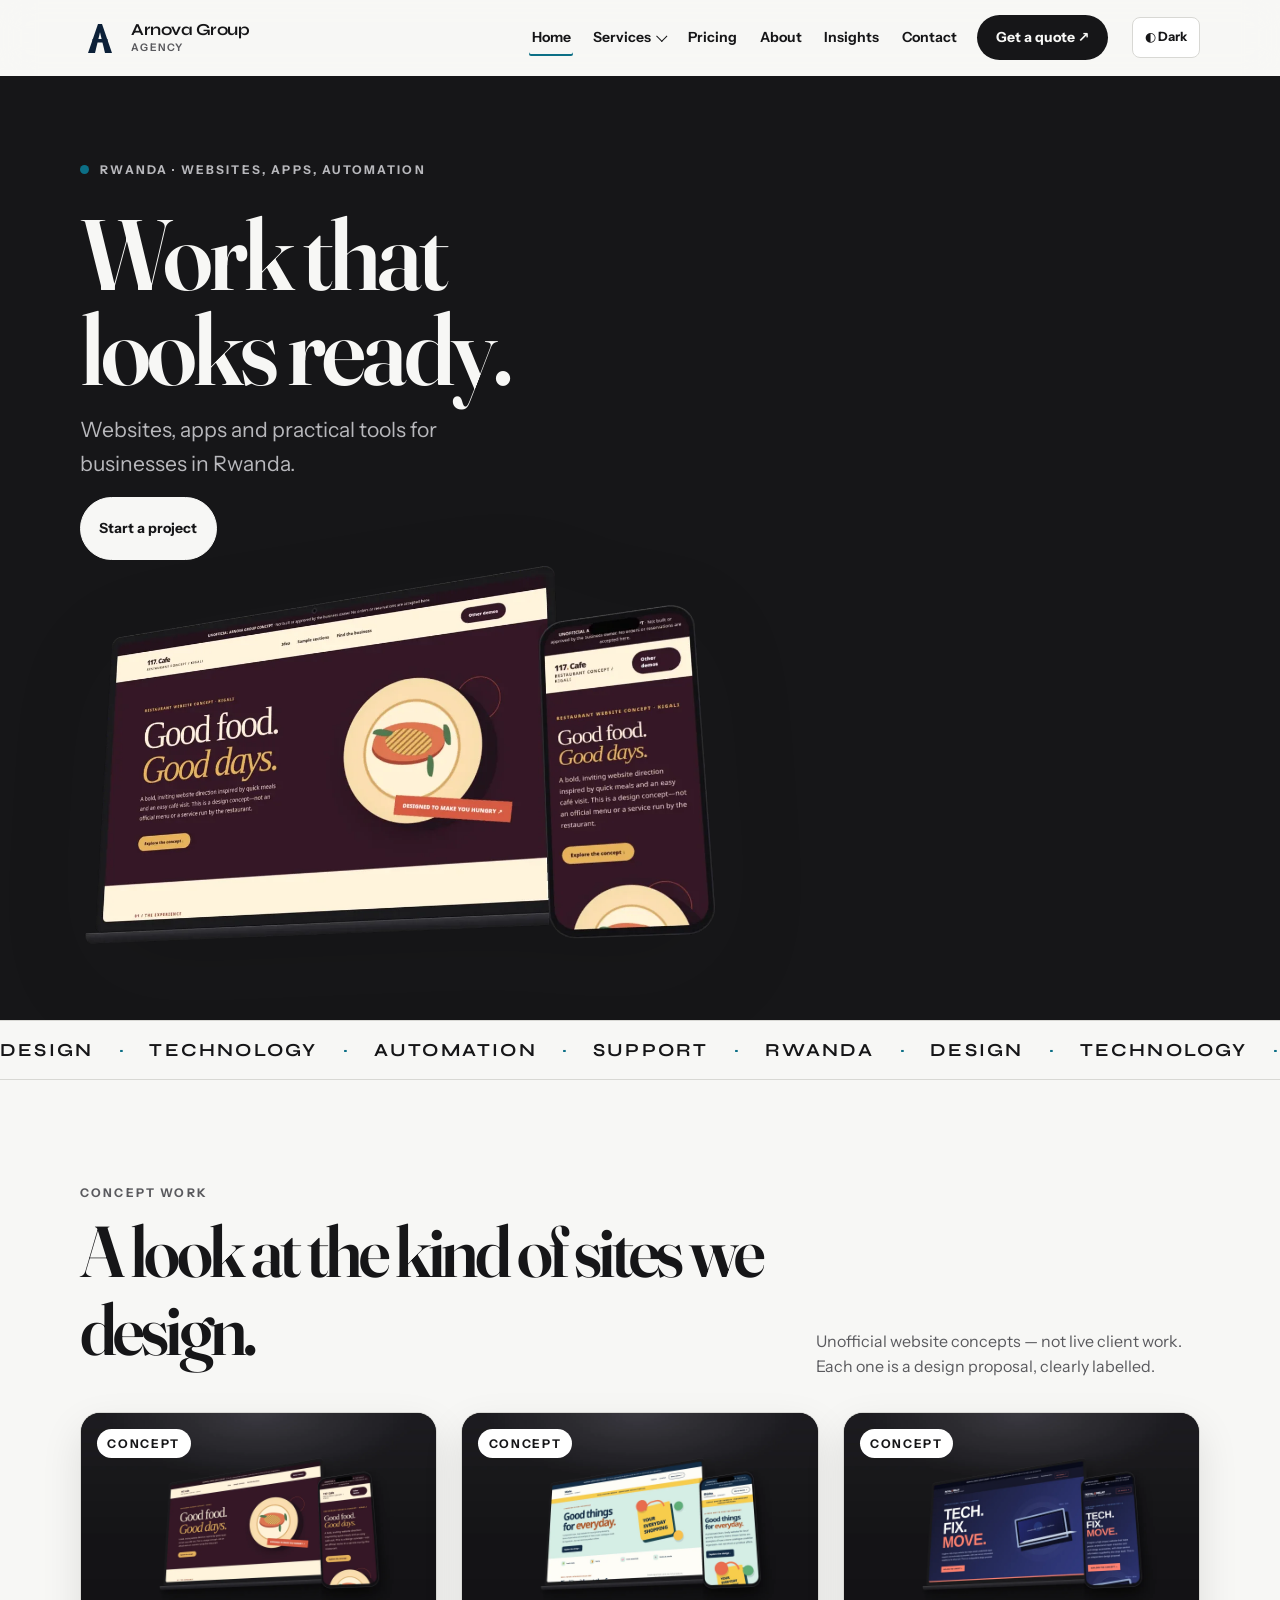
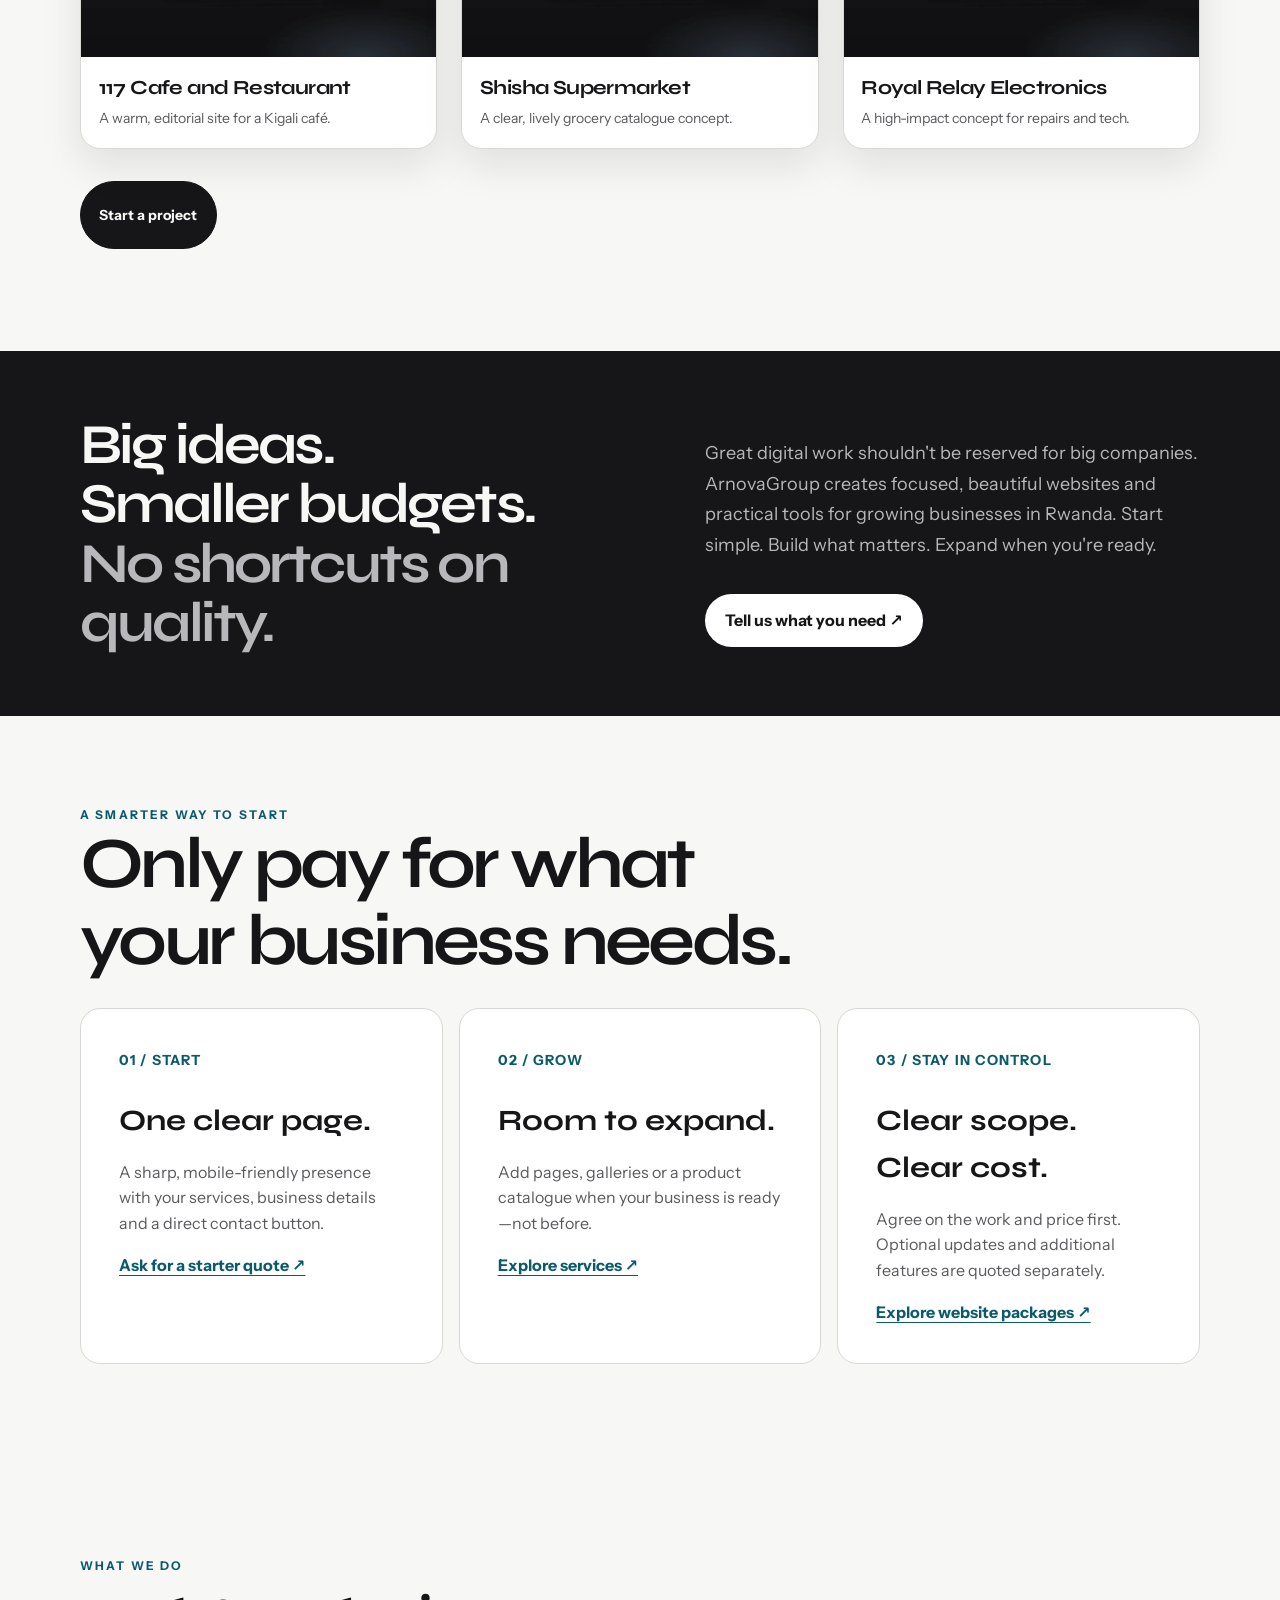
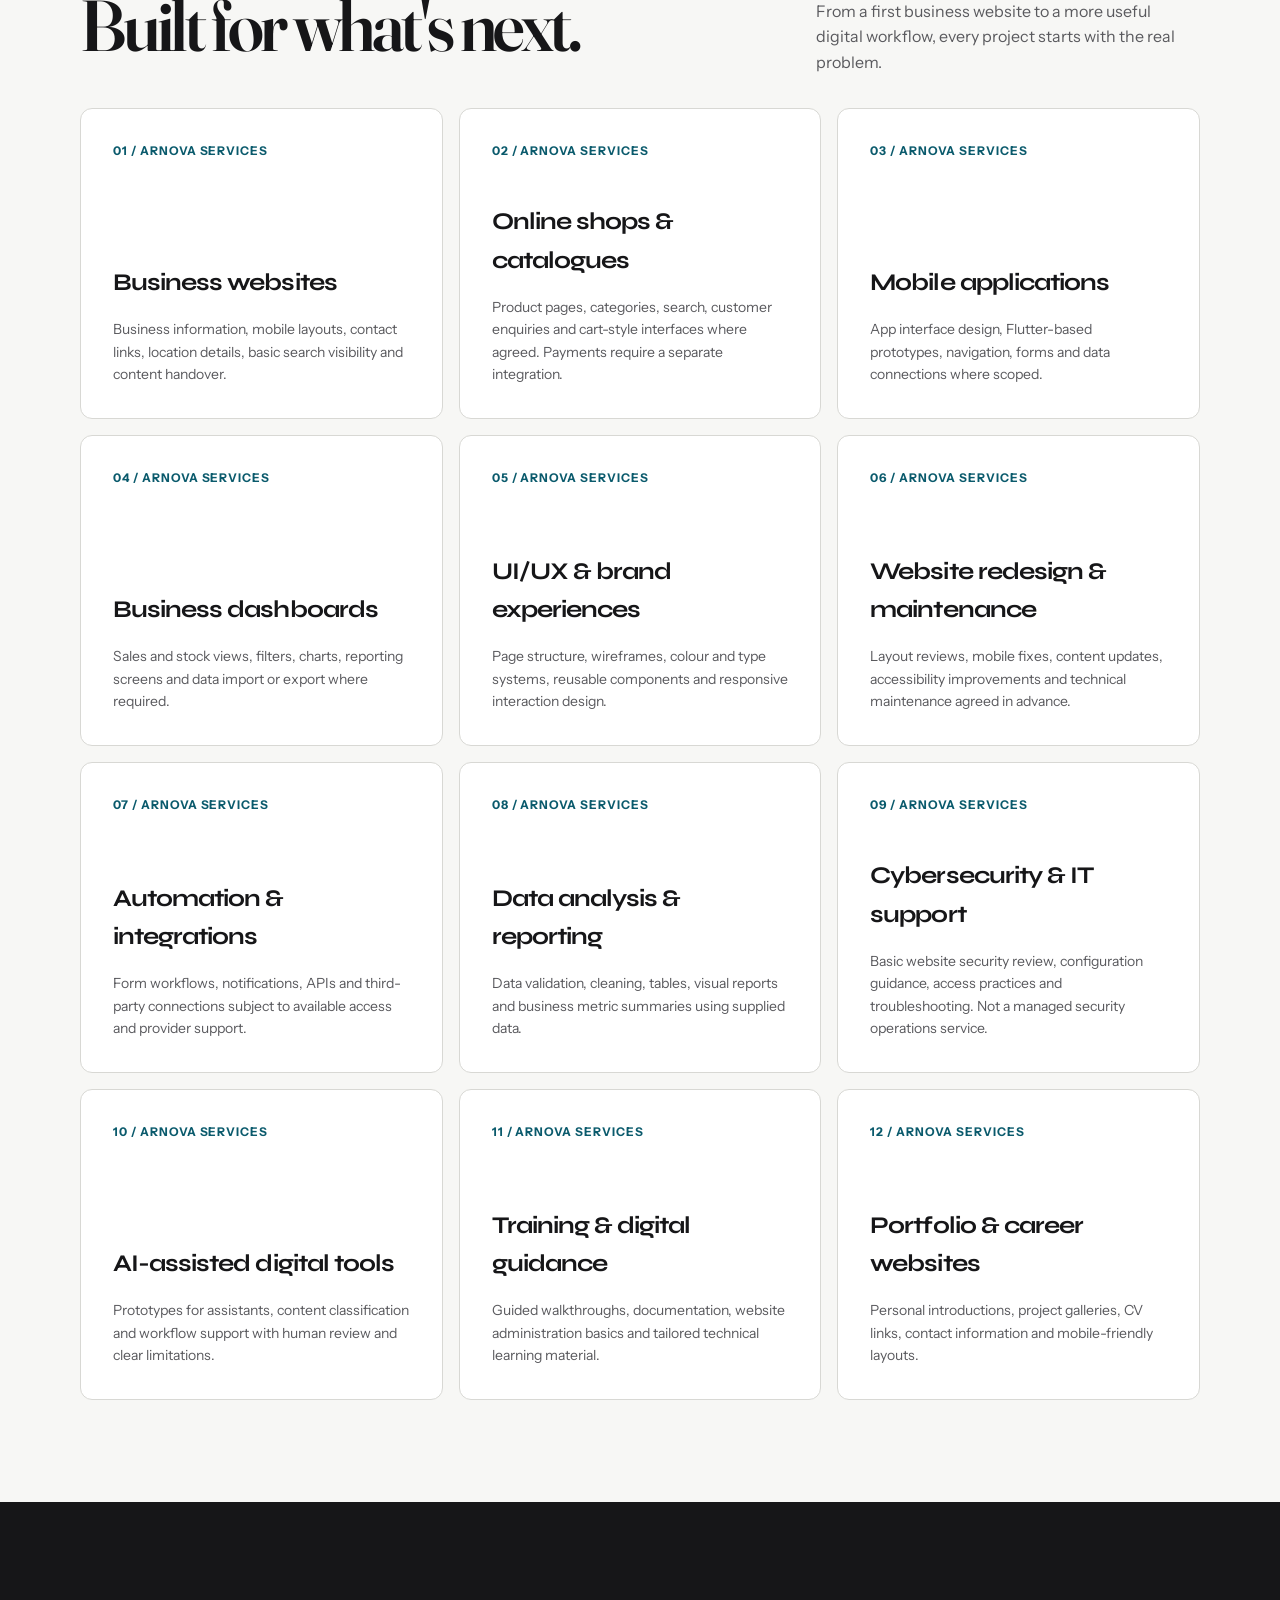
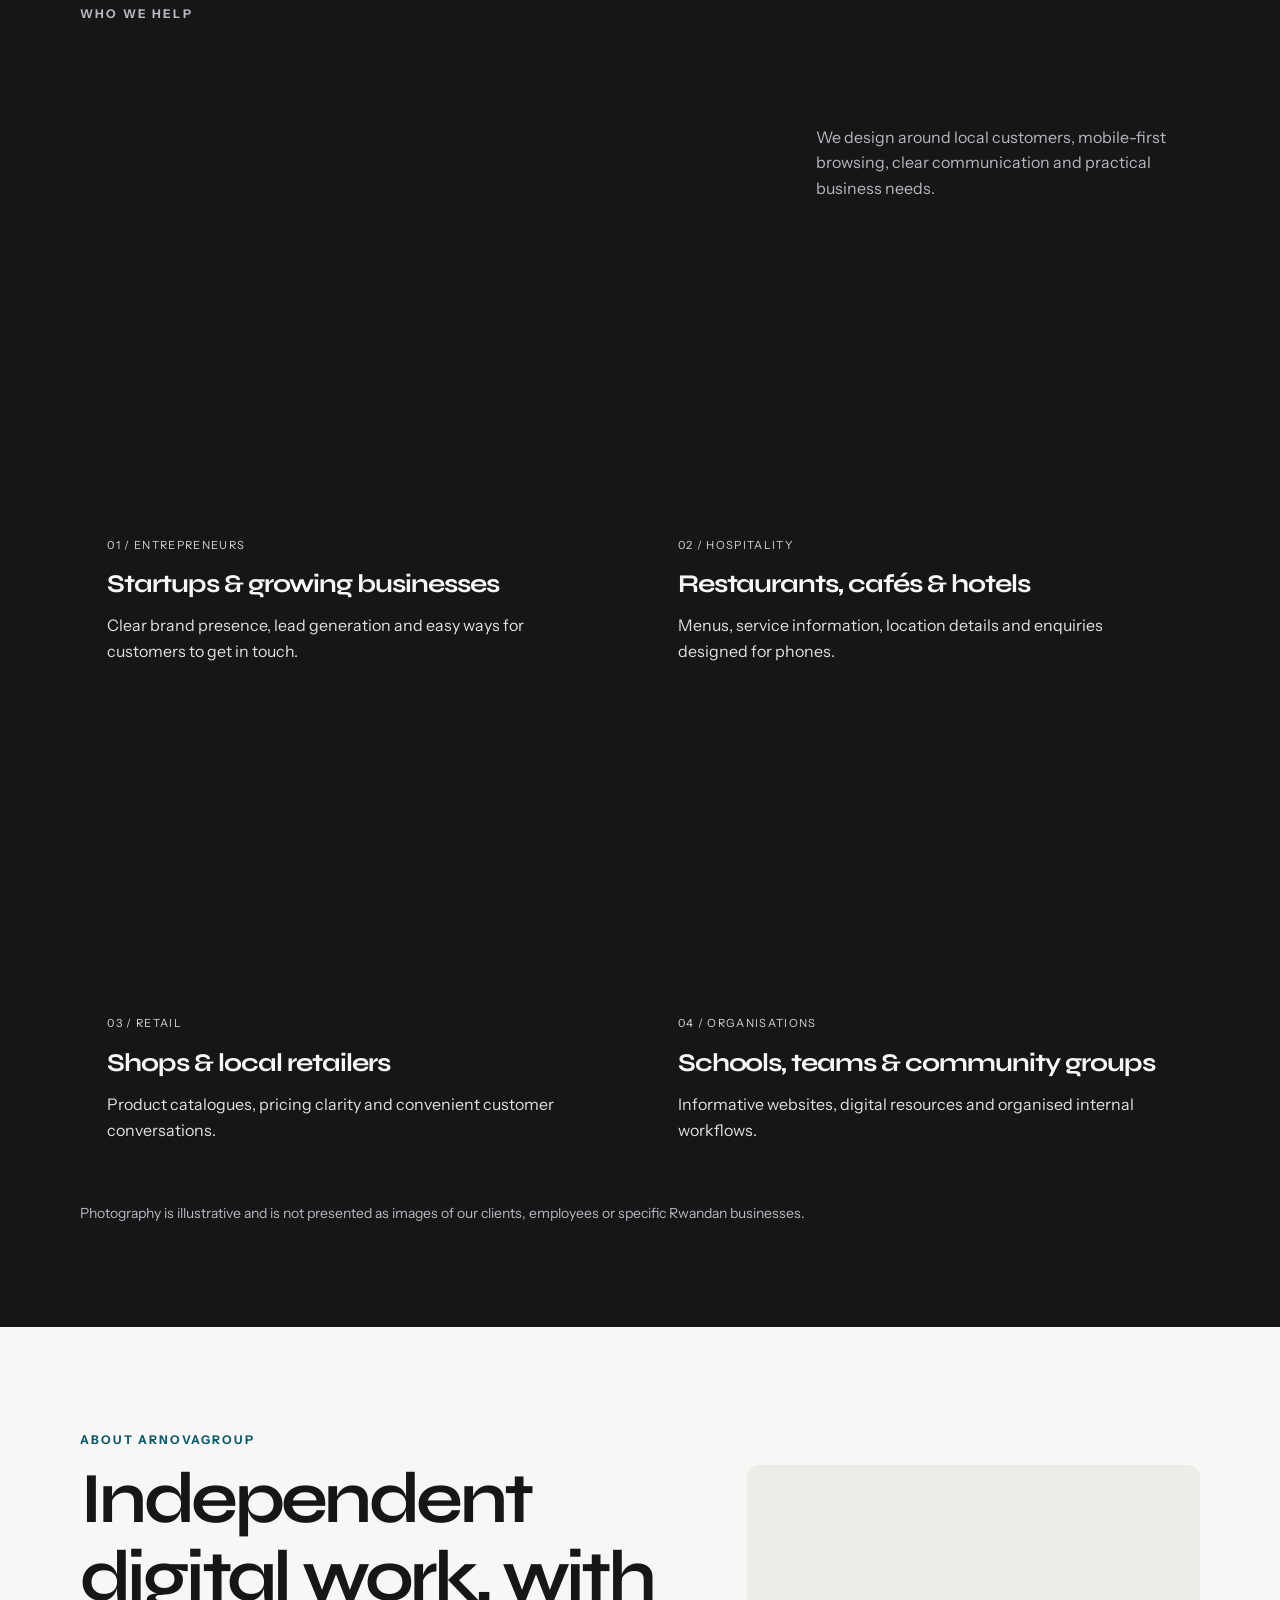
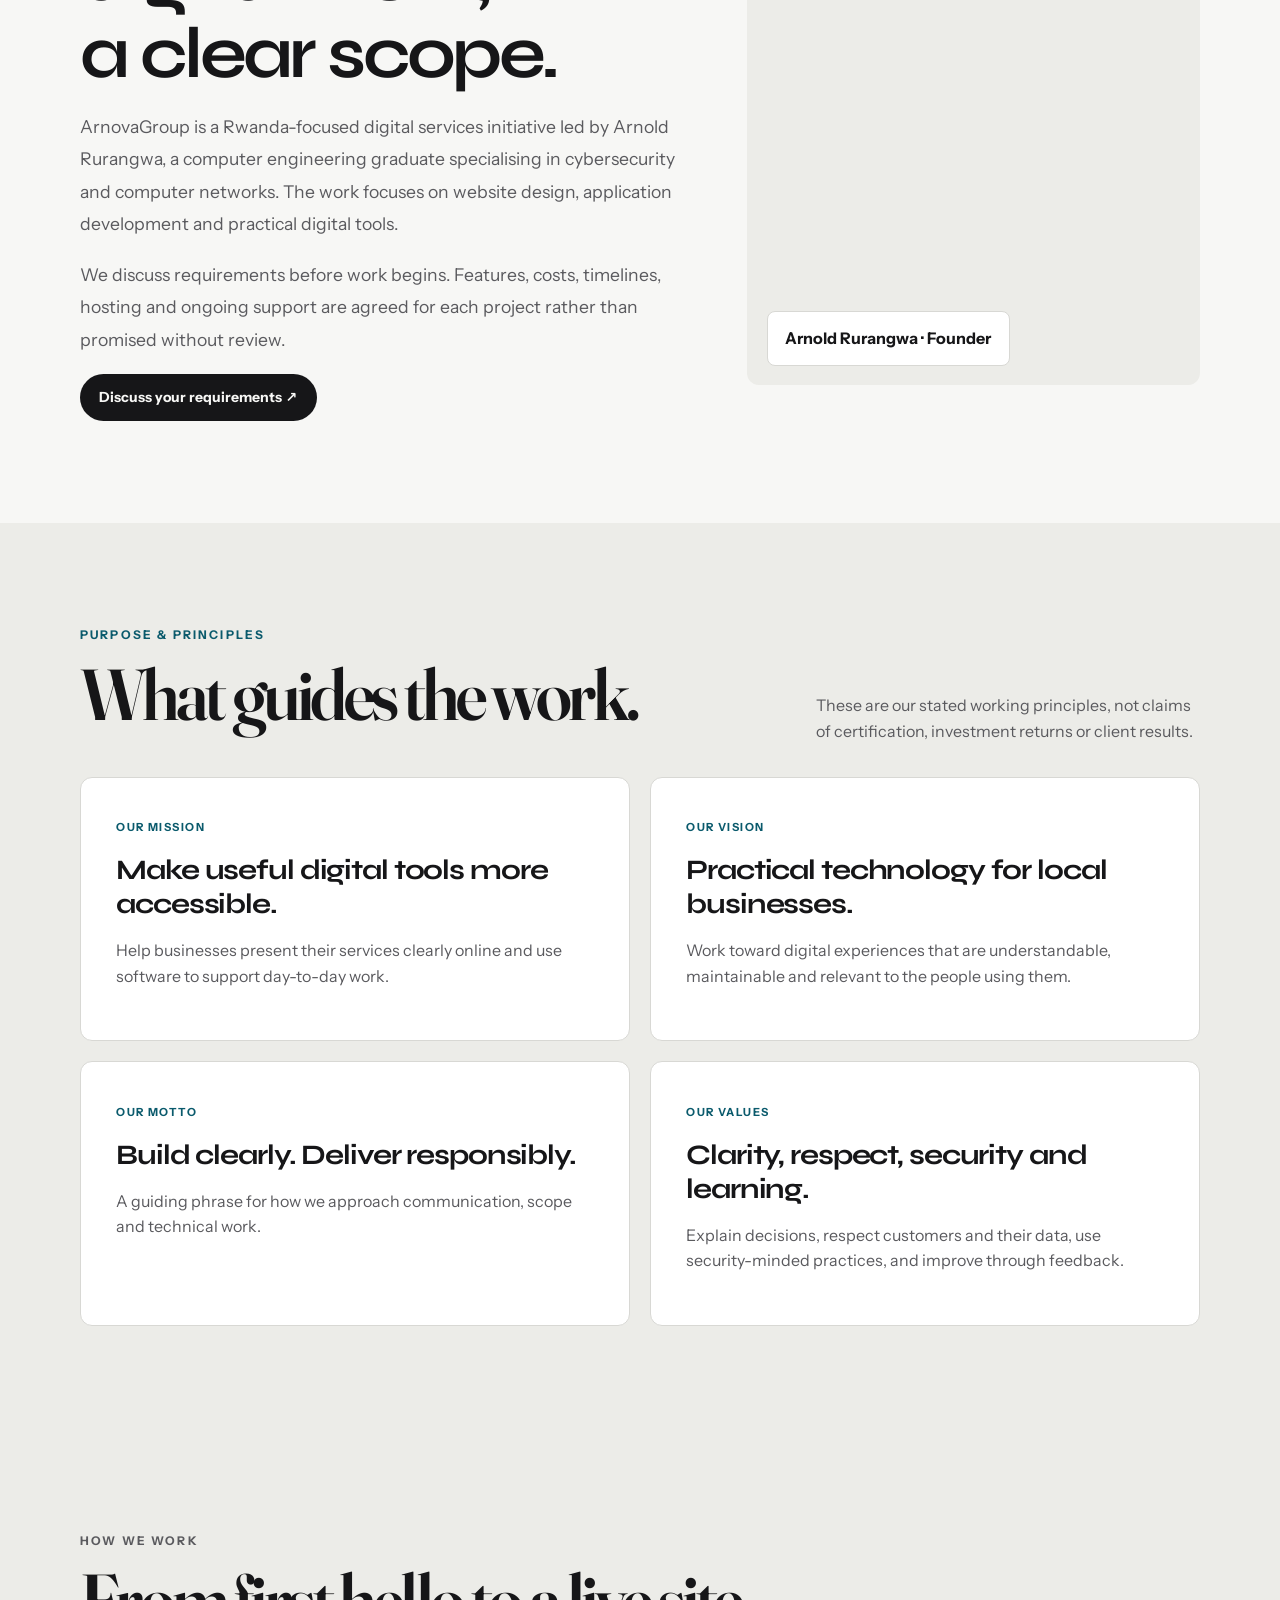
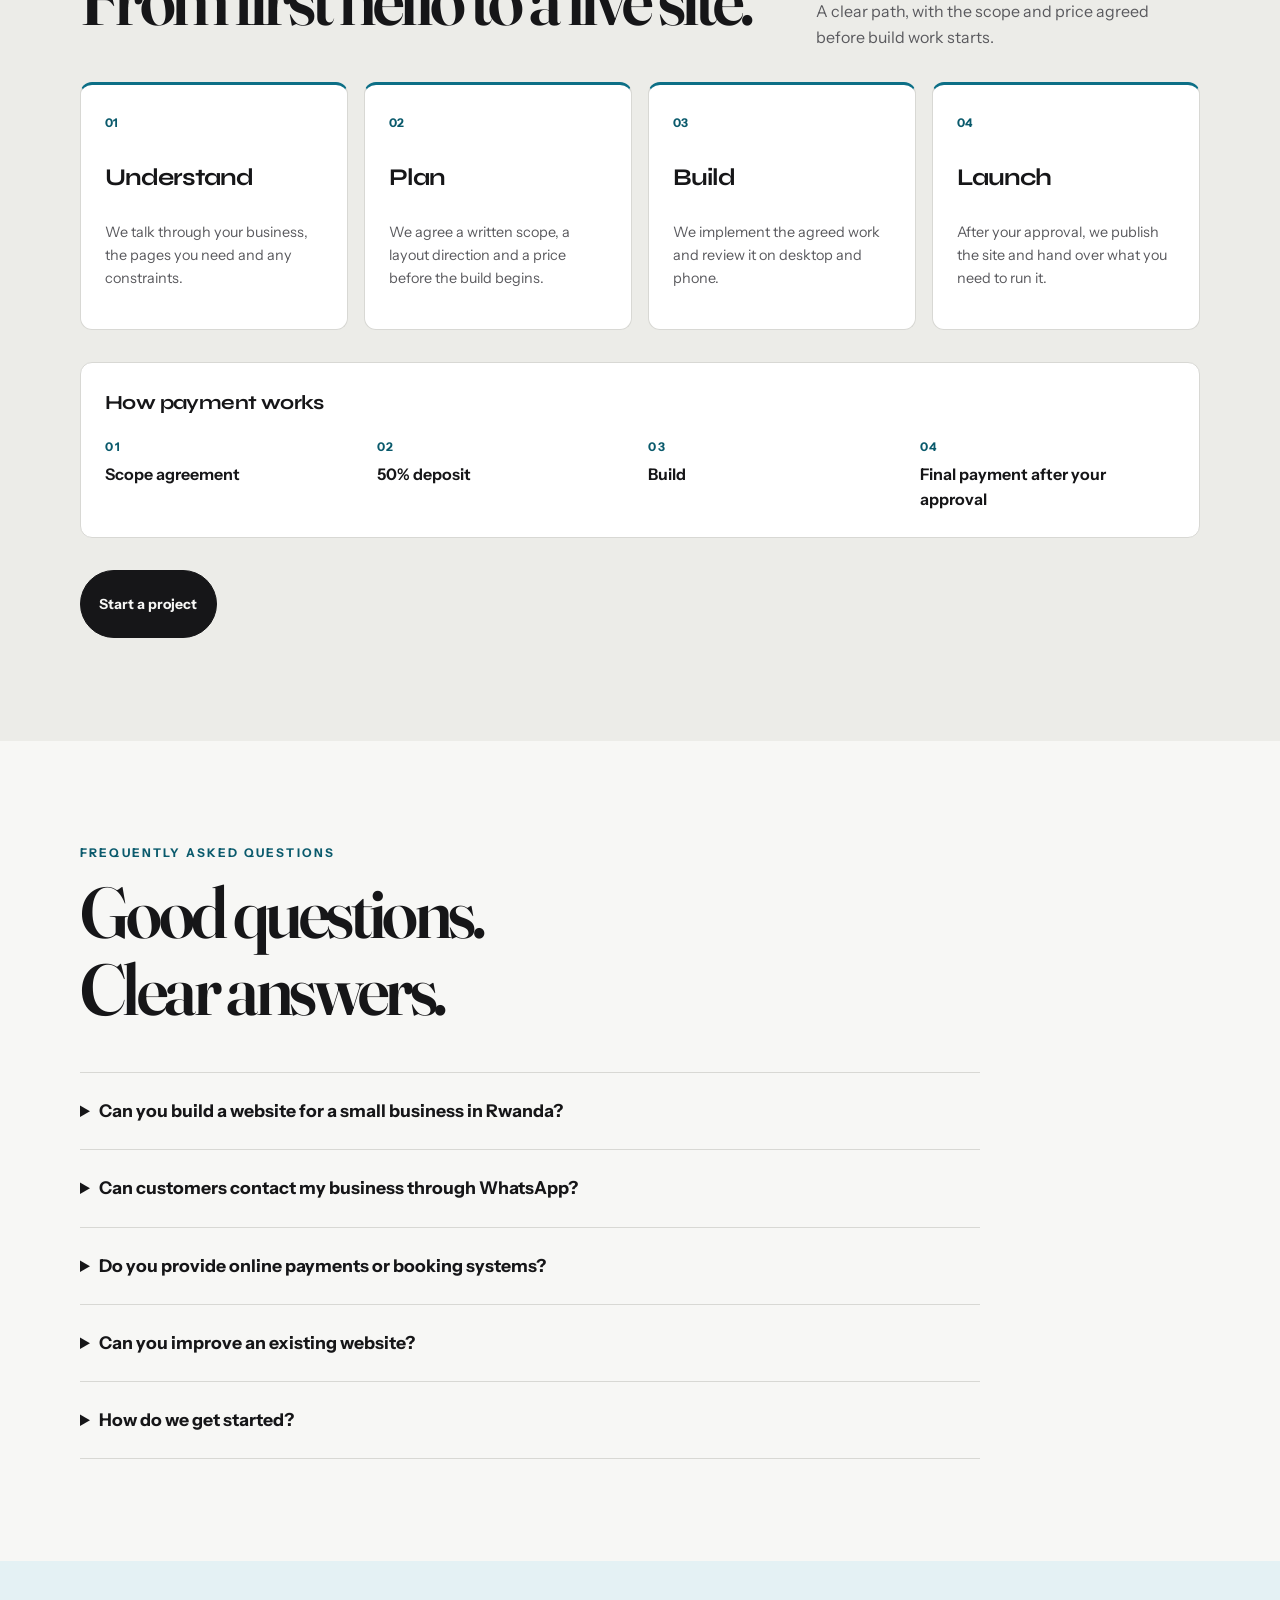
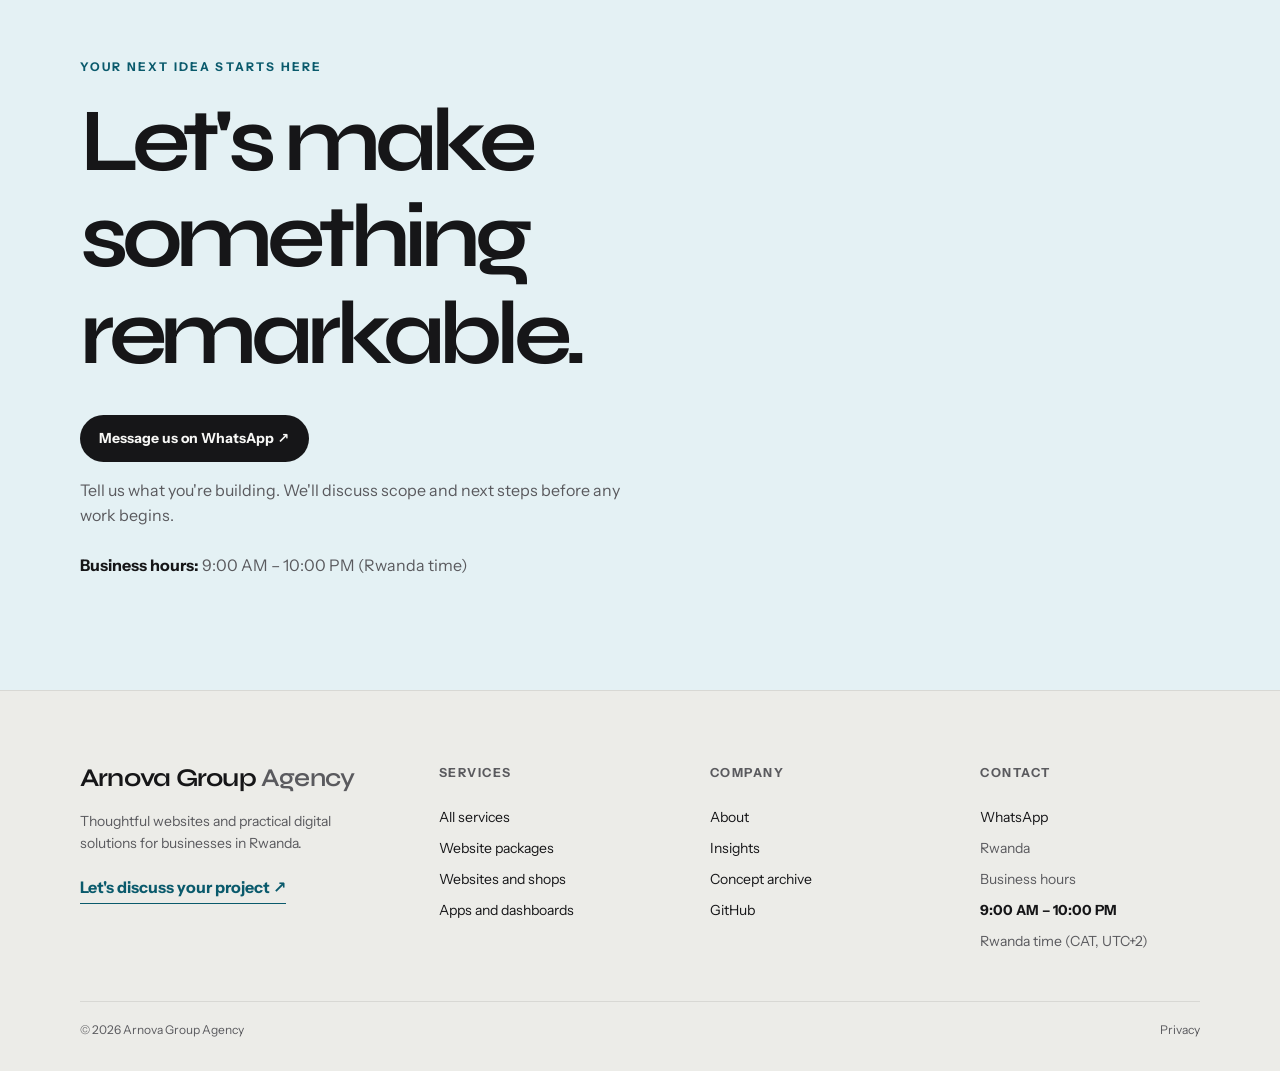
==== commit 0d94ebb9: "Rebuild the mobile dock as a live single-page glass bar with a centre FAB. Home, Pricing, and About " ====
--- a/index.html
+++ b/index.html
@@ -2,7 +2,7 @@
 <html lang="en">
 <head>
 <meta charset="utf-8">
-<meta http-equiv="Content-Security-Policy" content="default-src 'self'; style-src 'self'; img-src 'self'; script-src 'self'; connect-src 'self' https://open.er-api.com; form-action 'none'; object-src 'none'; base-uri 'self'; upgrade-insecure-requests">
+<meta http-equiv="Content-Security-Policy" content="default-src 'self'; style-src 'self'; img-src 'self'; script-src 'self'; connect-src 'self'; form-action 'none'; object-src 'none'; base-uri 'self'; upgrade-insecure-requests">
 <meta name="viewport" content="width=device-width,initial-scale=1,viewport-fit=cover">
 <meta name="theme-color" content="#F7F7F5">
 <meta name="description" content="Arnova Group Agency builds websites, digital products and practical business tools for businesses in Rwanda.">
@@ -11,188 +11,84 @@
 <link rel="icon" href="logo.svg">
 <link rel="canonical" href="https://arnold-rg.github.io/arnova-group-agency/">
 <link rel="preload" href="assets/fonts/Fraunces-Display-600.woff2" as="font" type="font/woff2" crossorigin>
-<link rel="preload" href="assets/video/arnova-cottonbro-6804109.jpg" as="image">
+<link rel="preload" href="assets/images/showcase/hero-device.webp" as="image">
 <link rel="stylesheet" href="css/tokens.css">
-<link rel="stylesheet" href="css/layout.css">
+<link rel="stylesheet" href="css/layout.css"><link rel="stylesheet" href="css/nav.css">
 <link rel="stylesheet" href="css/home.css">
 <script src="js/theme-boot.js"></script>
 </head>
-<body><a class="skip" href="#main">Skip to content</a><header class="wrap nav arnova-site-header" aria-label="Site"><a class="brand" href="#top" aria-label="Arnova Group Agency home"><img src="assets/brand/option-1/mark-light.svg" alt="" class="original-logo original-logo--light" width="48" height="48"><img src="assets/brand/option-1/mark-dark.svg" alt="" class="original-logo original-logo--dark" width="48" height="48"><span class="agency-brand-name">Arnova Group <span>Agency</span></span></a><nav class="nav-links" aria-label="Desktop navigation"><a href="#top" data-nav="home">Home</a><div class="nav-dropdown"><button type="button" class="nav-dropdown__toggle" aria-expanded="false" aria-controls="ag-services-menu" id="ag-services-button">Services</button><div class="nav-dropdown__menu" id="ag-services-menu" hidden role="menu" aria-labelledby="ag-services-button"><a class="nav-dropdown__all" href="#services" role="menuitem">All services</a><a href="#service-websites" role="menuitem">Business websites</a><a href="#service-shops" role="menuitem">Online shops & catalogues</a><a href="#service-apps" role="menuitem">Mobile applications</a><a href="#service-dashboards" role="menuitem">Business dashboards</a><a href="#service-ux" role="menuitem">UI/UX & brand experiences</a><a href="#service-redesign" role="menuitem">Website redesign & maintenance</a><a href="#service-automation" role="menuitem">Automation & integrations</a><a href="#service-data" role="menuitem">Data analysis & reporting</a><a href="#service-security" role="menuitem">Cybersecurity & IT support</a><a href="#service-ai" role="menuitem">AI-assisted digital tools</a><a href="#service-training" role="menuitem">Training & digital guidance</a><a href="#service-portfolio" role="menuitem">Portfolio & career websites</a><a href="#pricing" role="menuitem">Website packages</a></div></div><a href="#pricing" data-nav="pricing">Pricing</a><a href="#about" data-nav="about">About</a><a href="blog/index.html" data-nav="insights">Insights</a><a href="#contact" data-nav="contact">Contact</a><a class="pill" href="#pricing">See prices</a></nav><button class="theme-toggle" type="button" aria-label="Switch to dark theme" aria-pressed="false">◐ <span>Dark</span></button></header><nav class="arnova-mobile-dock" aria-label="Mobile quick navigation"><div class="arnova-mobile-dock__bar"><a href="#top" data-dock-link="home" aria-current="page" aria-label="Home"><svg viewBox="0 0 24 24" aria-hidden="true" fill="none" stroke="currentColor" stroke-width="1.8" stroke-linecap="round" stroke-linejoin="round"><path d="M4 11.5 12 4l8 7.5"/><path d="M6.5 10.2V20h11V10.2"/></svg><span>Home</span></a><button type="button" class="arnova-mobile-dock__services" data-dock-link="services" aria-expanded="false" aria-controls="arnova-dock-sheet" aria-haspopup="dialog" aria-label="Services"><svg viewBox="0 0 24 24" aria-hidden="true" fill="none" stroke="currentColor" stroke-width="1.8" stroke-linecap="round" stroke-linejoin="round"><rect x="4" y="4" width="6.5" height="6.5" rx="1.2"/><rect x="13.5" y="4" width="6.5" height="6.5" rx="1.2"/><rect x="4" y="13.5" width="6.5" height="6.5" rx="1.2"/><rect x="13.5" y="13.5" width="6.5" height="6.5" rx="1.2"/></svg><span>Services</span></button><a href="pricing/" data-dock-link="pricing" aria-label="Pricing"><svg viewBox="0 0 24 24" aria-hidden="true" fill="none" stroke="currentColor" stroke-width="1.8" stroke-linecap="round" stroke-linejoin="round"><path d="M12.2 4.5H7.2A1 1 0 0 0 6.2 5.5v5.1a1 1 0 0 0 .3.7l7.4 7.4a1 1 0 0 0 1.4 0l5.1-5.1a1 1 0 0 0 0-1.4l-7.4-7.4a1 1 0 0 0-.8-.3z"/><circle cx="9.1" cy="8.6" r="1.15"/></svg><span>Pricing</span></a><a href="#about" data-dock-link="about" aria-label="About"><svg viewBox="0 0 24 24" aria-hidden="true" fill="none" stroke="currentColor" stroke-width="1.8" stroke-linecap="round" stroke-linejoin="round"><circle cx="12" cy="8" r="3.25"/><path d="M5.6 19.5c.9-3.4 3.3-5.1 6.4-5.1s5.5 1.7 6.4 5.1"/></svg><span>About</span></a><a href="#contact" data-dock-link="contact" aria-label="Contact"><svg viewBox="0 0 24 24" aria-hidden="true" fill="none" stroke="currentColor" stroke-width="1.8" stroke-linecap="round" stroke-linejoin="round"><rect x="3.5" y="6" width="17" height="12" rx="2"/><path d="m3.5 8 8.5 6 8.5-6"/></svg><span>Contact</span></a></div></nav><div class="arnova-dock-sheet" id="arnova-dock-sheet" hidden><button type="button" class="arnova-dock-sheet__backdrop" tabindex="-1" aria-label="Close services"></button><div class="arnova-dock-sheet__panel" role="dialog" aria-modal="true" aria-labelledby="arnova-dock-sheet-title"><div class="arnova-dock-sheet__head"><h2 id="arnova-dock-sheet-title">Services</h2><button type="button" class="arnova-dock-sheet__close">Close</button></div><ul class="arnova-dock-sheet__list"><li><a href="#services">All services</a></li><li><a href="#service-websites">Business websites</a></li><li><a href="#service-shops">Online shops & catalogues</a></li><li><a href="#service-apps">Mobile applications</a></li><li><a href="#service-dashboards">Business dashboards</a></li><li><a href="#service-ux">UI/UX & brand experiences</a></li><li><a href="#service-redesign">Website redesign & maintenance</a></li><li><a href="#service-automation">Automation & integrations</a></li><li><a href="#service-data">Data analysis & reporting</a></li><li><a href="#service-security">Cybersecurity & IT support</a></li><li><a href="#service-ai">AI-assisted digital tools</a></li><li><a href="#service-training">Training & digital guidance</a></li><li><a href="#service-portfolio">Portfolio & career websites</a></li><li><a href="pricing/">Website packages</a></li></ul><div class="arnova-dock-sheet__footer"><a href="https://wa.me/250794607518?text=Hello%20Arnova%20Group%20Agency%2C%20I%27d%20like%20to%20discuss%20a%20project." target="_blank" rel="noopener noreferrer"><svg viewBox="0 0 24 24" aria-hidden="true" fill="none" stroke="currentColor" stroke-width="1.8" stroke-linecap="round" stroke-linejoin="round"><path d="M20.5 11.6a8.5 8.5 0 0 1-12.6 7.4L3.5 20.5l1.6-4.3A8.5 8.5 0 1 1 20.5 11.6z"/><path d="M9.2 9.6c.2-.5.3-.5.6-.5h.5c.2 0 .4.1.5.4l.6 1.5c.1.2 0 .4-.1.6l-.4.4a6 6 0 0 0 2.6 2.6l.4-.4c.2-.2.4-.2.6-.1l1.5.6c.3.1.4.3.4.5v.5c0 .3 0 .4-.5.6a4.2 4.2 0 0 1-2.2.3 8 8 0 0 1-4.6-3.5 4.2 4.2 0 0 1 .1-2.1z"/></svg><span>Get a quote on WhatsApp</span></a></div></div></div><main id="main">
+<body><a class="skip" href="#main">Skip to content</a><header class="wrap nav arnova-site-header" aria-label="Site"><a class="brand" href="#top" aria-label="Arnova Group Agency home"><img src="assets/brand/option-1/mark-light.svg" alt="" class="original-logo original-logo--light" width="48" height="48"><img src="assets/brand/option-1/mark-dark.svg" alt="" class="original-logo original-logo--dark" width="48" height="48"><span class="agency-brand-name">Arnova Group <span>Agency</span></span></a><nav class="nav-links" aria-label="Desktop navigation"><a href="#top" data-nav="home">Home</a><div class="nav-dropdown"><button type="button" class="nav-dropdown__toggle" aria-expanded="false" aria-controls="ag-services-menu" id="ag-services-button">Services</button><div class="nav-dropdown__menu" id="ag-services-menu" hidden role="menu" aria-labelledby="ag-services-button"><a class="nav-dropdown__all" href="#services" role="menuitem">All services</a><a href="#service-websites" role="menuitem">Business websites</a><a href="#service-shops" role="menuitem">Online shops & catalogues</a><a href="#service-apps" role="menuitem">Mobile applications</a><a href="#service-dashboards" role="menuitem">Business dashboards</a><a href="#service-ux" role="menuitem">UI/UX & brand experiences</a><a href="#service-redesign" role="menuitem">Website redesign & maintenance</a><a href="#service-automation" role="menuitem">Automation & integrations</a><a href="#service-data" role="menuitem">Data analysis & reporting</a><a href="#service-security" role="menuitem">Cybersecurity & IT support</a><a href="#service-ai" role="menuitem">AI-assisted digital tools</a><a href="#service-training" role="menuitem">Training & digital guidance</a><a href="#service-portfolio" role="menuitem">Portfolio & career websites</a><a href="pricing/" role="menuitem">Website packages</a></div></div><a href="pricing/" data-nav="pricing">Pricing</a><a href="#about" data-nav="about">About</a><a href="blog/index.html" data-nav="insights">Insights</a><a href="#contact" data-nav="contact">Contact</a><a class="pill" href="pricing/">Get a quote ↗</a></nav><button class="theme-toggle" type="button" aria-label="Switch to dark theme" aria-pressed="false">◐ <span>Dark</span></button></header><nav class="arnova-mobile-dock" aria-label="Mobile quick navigation"><div class="arnova-mobile-dock__bar"><span class="arnova-mobile-dock__indicator" aria-hidden="true"></span><a href="#top" data-dock-link="home" aria-label="Home" aria-current="page"><svg viewBox="0 0 24 24" aria-hidden="true" fill="none" stroke="currentColor" stroke-width="1.8" stroke-linecap="round" stroke-linejoin="round"><path d="M4 11.5 12 4l8 7.5"/><path d="M6.5 10.2V20h11V10.2"/></svg><span>Home</span></a><button type="button" class="arnova-mobile-dock__services" data-dock-link="services" aria-expanded="false" aria-controls="arnova-dock-sheet" aria-haspopup="dialog" aria-label="Services"><svg viewBox="0 0 24 24" aria-hidden="true" fill="none" stroke="currentColor" stroke-width="1.8" stroke-linecap="round" stroke-linejoin="round"><rect x="4" y="4" width="6.5" height="6.5" rx="1.2"/><rect x="13.5" y="4" width="6.5" height="6.5" rx="1.2"/><rect x="4" y="13.5" width="6.5" height="6.5" rx="1.2"/><rect x="13.5" y="13.5" width="6.5" height="6.5" rx="1.2"/></svg><span>Services</span></button><span class="arnova-mobile-dock__fab-space" aria-hidden="true"></span><a href="#pricing" data-dock-link="pricing" aria-label="Pricing"><svg viewBox="0 0 24 24" aria-hidden="true" fill="none" stroke="currentColor" stroke-width="1.8" stroke-linecap="round" stroke-linejoin="round"><path d="M12.2 4.5H7.2A1 1 0 0 0 6.2 5.5v5.1a1 1 0 0 0 .3.7l7.4 7.4a1 1 0 0 0 1.4 0l5.1-5.1a1 1 0 0 0 0-1.4l-7.4-7.4a1 1 0 0 0-.8-.3z"/><circle cx="9.1" cy="8.6" r="1.15"/></svg><span>Pricing</span></a><a href="#about" data-dock-link="about" aria-label="About"><svg viewBox="0 0 24 24" aria-hidden="true" fill="none" stroke="currentColor" stroke-width="1.8" stroke-linecap="round" stroke-linejoin="round"><circle cx="12" cy="8" r="3.25"/><path d="M5.6 19.5c.9-3.4 3.3-5.1 6.4-5.1s5.5 1.7 6.4 5.1"/></svg><span>About</span></a></div><a class="arnova-mobile-dock__fab" href="#contact" data-dock-link="contact" aria-label="Start a project"><svg viewBox="0 0 24 24" aria-hidden="true" fill="none" stroke="currentColor" stroke-width="2" stroke-linecap="round" stroke-linejoin="round"><path d="M12 5v14M5 12h14"/></svg><span class="arnova-visually-hidden">Start a project</span></a></nav><div class="arnova-dock-sheet" id="arnova-dock-sheet" hidden><button type="button" class="arnova-dock-sheet__backdrop" tabindex="-1" aria-label="Close services"></button><div class="arnova-dock-sheet__panel" role="dialog" aria-modal="true" aria-labelledby="arnova-dock-sheet-title"><div class="arnova-dock-sheet__head"><h2 id="arnova-dock-sheet-title">Services</h2><button type="button" class="arnova-dock-sheet__close">Close</button></div><ul class="arnova-dock-sheet__list"><li><a href="#services">All services</a></li><li><a href="#service-websites">Business websites</a></li><li><a href="#service-shops">Online shops & catalogues</a></li><li><a href="#service-apps">Mobile applications</a></li><li><a href="#service-dashboards">Business dashboards</a></li><li><a href="#service-ux">UI/UX & brand experiences</a></li><li><a href="#service-redesign">Website redesign & maintenance</a></li><li><a href="#service-automation">Automation & integrations</a></li><li><a href="#service-data">Data analysis & reporting</a></li><li><a href="#service-security">Cybersecurity & IT support</a></li><li><a href="#service-ai">AI-assisted digital tools</a></li><li><a href="#service-training">Training & digital guidance</a></li><li><a href="#service-portfolio">Portfolio & career websites</a></li><li><a href="#pricing">Pricing</a></li></ul><div class="arnova-dock-sheet__footer"><a href="https://wa.me/250794607518?text=Hello%20Arnova%20Group%20Agency%2C%20I%27d%20like%20to%20discuss%20a%20project." target="_blank" rel="noopener noreferrer"><svg viewBox="0 0 24 24" aria-hidden="true" fill="none" stroke="currentColor" stroke-width="1.8" stroke-linecap="round" stroke-linejoin="round"><path d="M20.5 11.6a8.5 8.5 0 0 1-12.6 7.4L3.5 20.5l1.6-4.3A8.5 8.5 0 1 1 20.5 11.6z"/><path d="M9.2 9.6c.2-.5.3-.5.6-.5h.5c.2 0 .4.1.5.4l.6 1.5c.1.2 0 .4-.1.6l-.4.4a6 6 0 0 0 2.6 2.6l.4-.4c.2-.2.4-.2.6-.1l1.5.6c.3.1.4.3.4.5v.5c0 .3 0 .4-.5.6a4.2 4.2 0 0 1-2.2.3 8 8 0 0 1-4.6-3.5 4.2 4.2 0 0 1 .1-2.1z"/></svg><span>Get a quote on WhatsApp</span></a></div></div></div><main id="main">
 <section class="hero arnova-full-hero arnova-editorial-hero" id="top">
-  <div class="arnova-hero-backdrop arnova-film" role="img" aria-label="Illustrative video of a software team collaborating">
-    <div class="arnova-film-inner">
-      <img class="arnova-film-poster" src="assets/video/arnova-cottonbro-6804109.jpg" width="1280" height="676" alt="" fetchpriority="high">
-      <video class="arnova-film-video" muted loop playsinline webkit-playsinline preload="metadata" poster="assets/video/arnova-cottonbro-6804109.jpg" aria-hidden="true">
-        <source src="assets/video/arnova-cottonbro-6804109.mp4" type="video/mp4">
-      </video>
-    </div>
-  </div>
-  <div class="arnova-hero-shade" aria-hidden="true"></div>
-  <button type="button" class="arnova-video-toggle" aria-pressed="false">Pause</button>
   <div class="wrap arnova-hero-content">
-    <div class="arnova-hero-copy">
-      <p class="eyebrow"><span class="dot"></span>Rwanda · Websites, apps, automation</p>
-      <h1 class="arnova-hero-headline">Work that<br> <em>looks</em> ready.</h1>
-      <p class="hero-lead">Websites, apps and practical tools for businesses in Rwanda.</p>
-      <p class="arnova-cta-row"><a class="pill arnova-cta-start" href="https://wa.me/250794607518?text=Hello%20Arnova%20Group%20Agency%2C%20I%27d%20like%20to%20discuss%20a%20project." target="_blank" rel="noopener noreferrer">Start a project</a></p>
+    <div class="arnova-hero-stage">
+      <div class="arnova-hero-copy">
+        <p class="eyebrow"><span class="dot"></span>Rwanda · Websites, apps, automation</p>
+        <h1 class="arnova-hero-headline">
+          <span class="arnova-hero-line">Work that</span>
+          <span class="arnova-hero-line">looks ready.</span>
+        </h1>
+        <p class="hero-lead">Websites, apps and practical tools for businesses in Rwanda.</p>
+        <p class="arnova-cta-row"><a class="pill arnova-cta-start" href="https://wa.me/250794607518?text=Hello%20Arnova%20Group%20Agency%2C%20I%27d%20like%20to%20discuss%20a%20project." target="_blank" rel="noopener noreferrer">Start a project</a></p>
+      </div>
+      <div class="arnova-hero-object" data-parallax>
+        <img src="assets/images/showcase/hero-device.webp" width="1208" height="732" alt="A laptop and phone showing a concept website for 117 Cafe and Restaurant." fetchpriority="high">
+      </div>
     </div>
   </div>
 </section>
 
-<section class="section arnova-intro" id="about" aria-labelledby="arnova-intro-title">
+<div class="arnova-values-marquee" aria-label="Our focus">
+  <div class="arnova-values-marquee__track">
+    <p><span>Design</span><span aria-hidden="true">·</span><span>Technology</span><span aria-hidden="true">·</span><span>Automation</span><span aria-hidden="true">·</span><span>Support</span><span aria-hidden="true">·</span><span>Rwanda</span><span aria-hidden="true">·</span> <span>Design</span><span aria-hidden="true">·</span><span>Technology</span><span aria-hidden="true">·</span><span>Automation</span><span aria-hidden="true">·</span><span>Support</span><span aria-hidden="true">·</span><span>Rwanda</span><span aria-hidden="true">·</span></p>
+    <p aria-hidden="true"><span>Design</span><span aria-hidden="true">·</span><span>Technology</span><span aria-hidden="true">·</span><span>Automation</span><span aria-hidden="true">·</span><span>Support</span><span aria-hidden="true">·</span><span>Rwanda</span><span aria-hidden="true">·</span> <span>Design</span><span aria-hidden="true">·</span><span>Technology</span><span aria-hidden="true">·</span><span>Automation</span><span aria-hidden="true">·</span><span>Support</span><span aria-hidden="true">·</span><span>Rwanda</span><span aria-hidden="true">·</span></p>
+  </div>
+</div>
+
+<section class="section arnova-concepts" id="work" aria-labelledby="arnova-concepts-title">
   <div class="wrap">
-    <div class="section-head arnova-reveal">
+    <div class="section-head">
       <div>
-        <p class="eyebrow">About Arnova Group</p>
-        <h2 id="arnova-intro-title">Independent digital work, with a <em>clear</em> scope.</h2>
+        <p class="eyebrow">Concept work</p>
+        <h2 id="arnova-concepts-title">A look at the kind of sites we design.</h2>
       </div>
-      <div class="founder-copy">
-        <p>Arnova Group is a Rwanda-focused digital services initiative led by Arnold Rurangwa, a computer engineering graduate specialising in cybersecurity and computer networks. The work focuses on website design, application development and practical digital tools.</p>
-        <p>We discuss requirements before work begins. Features, costs, timelines, hosting and ongoing support are agreed for each project rather than promised without review.</p>
-      </div>
+      <p>Unofficial website concepts — not live client work. Each one is a design proposal, clearly labelled.</p>
     </div>
-    <div class="arnova-key-grid arnova-reveal">
-      <article class="arnova-key-card">
-        <span>01</span>
-        <h3>Websites</h3>
-        <p>Business information, mobile layouts, contact links, location details, basic search visibility and content handover.</p>
-      </article>
-      <article class="arnova-key-card">
-        <span>02</span>
-        <h3>Apps</h3>
-        <p>App interface design, Flutter-based prototypes, navigation, forms and data connections where scoped.</p>
-      </article>
-      <article class="arnova-key-card">
-        <span>03</span>
-        <h3>Automation</h3>
-        <p>Form workflows, notifications, APIs and third-party connections subject to available access and provider support.</p>
-      </article>
+    <div class="arnova-concept-grid">
+      <a class="arnova-concept-card" href="concepts/117-cafe/">
+        <span class="arnova-concept-card__label">Concept</span>
+        <img src="assets/images/showcase/117-cafe.webp" width="1600" height="1100" alt="Laptop and phone mockup of the 117 Cafe and Restaurant concept site." loading="lazy">
+        <h3>117 Cafe and Restaurant</h3>
+        <p>A warm, editorial site for a Kigali café.</p>
+      </a>
+      <a class="arnova-concept-card" href="concepts/shisha-supermarket/">
+        <span class="arnova-concept-card__label">Concept</span>
+        <img src="assets/images/showcase/shisha-supermarket.webp" width="1600" height="1100" alt="Laptop and phone mockup of the Shisha Supermarket concept site." loading="lazy">
+        <h3>Shisha Supermarket</h3>
+        <p>A clear, lively grocery catalogue concept.</p>
+      </a>
+      <a class="arnova-concept-card" href="concepts/royal-relay-electronics/">
+        <span class="arnova-concept-card__label">Concept</span>
+        <img src="assets/images/showcase/royal-relay-electronics.webp" width="1600" height="1100" alt="Laptop and phone mockup of the Royal Relay Electronics concept site." loading="lazy">
+        <h3>Royal Relay Electronics</h3>
+        <p>A high-impact concept for repairs and tech.</p>
+      </a>
     </div>
-    <p class="arnova-price-teaser arnova-reveal">Website packages from <a href="#pricing"><span data-rwf="35000">35,000 RWF</span></a>. See the full price list below.</p>
+    <p class="arnova-cta-row"><a class="pill arnova-cta-start" href="https://wa.me/250794607518?text=Hello%20Arnova%20Group%20Agency%2C%20I%27d%20like%20to%20discuss%20a%20project." target="_blank" rel="noopener noreferrer">Start a project</a></p>
   </div>
 </section>
 
-<section class="wrap section" id="services" aria-labelledby="arnova-services-title">
-  <div class="section-head arnova-reveal">
-    <div>
-      <p class="eyebrow">What we do</p>
-      <h2 id="arnova-services-title">Built for what's <em>next</em>.</h2>
-    </div>
-    <p>From a first business website to a more useful digital workflow, every project starts with the real problem.</p>
-  </div>
-  <div class="arnova-category-grid arnova-reveal">
-    <article class="arnova-category">
-      <h3>Websites</h3>
-      <div class="service" id="service-websites">
-        <h4>Business websites</h4>
-        <p>Business information, mobile layouts, contact links, location details, basic search visibility and content handover.</p>
-      </div>
-      <div class="service" id="service-shops">
-        <h4>Online shops &amp; catalogues</h4>
-        <p>Product pages, categories, search, customer enquiries and cart-style interfaces where agreed. Payments require a separate integration.</p>
-      </div>
-      <div class="service" id="service-redesign">
-        <h4>Website redesign &amp; maintenance</h4>
-        <p>Layout reviews, mobile fixes, content updates, accessibility improvements and technical maintenance agreed in advance.</p>
-      </div>
-      <div class="service" id="service-portfolio">
-        <h4>Portfolio &amp; career websites</h4>
-        <p>Personal introductions, project galleries, CV links, contact information and mobile-friendly layouts.</p>
-      </div>
-    </article>
-    <article class="arnova-category">
-      <h3>Apps</h3>
-      <div class="service" id="service-apps">
-        <h4>Mobile applications</h4>
-        <p>App interface design, Flutter-based prototypes, navigation, forms and data connections where scoped.</p>
-      </div>
-      <div class="service" id="service-dashboards">
-        <h4>Business dashboards</h4>
-        <p>Sales and stock views, filters, charts, reporting screens and data import or export where required.</p>
-      </div>
-    </article>
-    <article class="arnova-category">
-      <h3>Automation</h3>
-      <div class="service" id="service-automation">
-        <h4>Automation &amp; integrations</h4>
-        <p>Form workflows, notifications, APIs and third-party connections subject to available access and provider support.</p>
-      </div>
-      <div class="service" id="service-data">
-        <h4>Data analysis &amp; reporting</h4>
-        <p>Data validation, cleaning, tables, visual reports and business metric summaries using supplied data.</p>
-      </div>
-    </article>
-    <article class="arnova-category">
-      <h3>Tech support</h3>
-      <div class="service" id="service-security">
-        <h4>Cybersecurity &amp; IT support</h4>
-        <p>Basic website security review, configuration guidance, access practices and troubleshooting. Not a managed security operations service.</p>
-      </div>
-      <div class="service" id="service-training">
-        <h4>Training &amp; digital guidance</h4>
-        <p>Guided walkthroughs, documentation, website administration basics and tailored technical learning material.</p>
-      </div>
-    </article>
-    <article class="arnova-category">
-      <h3>AI creation</h3>
-      <div class="service" id="service-ai">
-        <h4>AI-assisted digital tools</h4>
-        <p>Prototypes for assistants, content classification and workflow support with human review and clear limitations.</p>
-      </div>
-    </article>
-    <article class="arnova-category">
-      <h3>Design</h3>
-      <div class="service" id="service-ux">
-        <h4>UI/UX &amp; brand experiences</h4>
-        <p>Page structure, wireframes, colour and type systems, reusable components and responsive interaction design.</p>
-      </div>
-    </article>
-  </div>
-</section>
-
-<section class="section arnova-concepts" id="work" aria-labelledby="arnova-concepts-title">
-  <div class="wrap">
-    <div class="section-head arnova-reveal">
-      <div>
-        <p class="eyebrow">Concept work</p>
-        <h2 id="arnova-concepts-title">A look at the kind of sites we <em>design</em>.</h2>
-      </div>
-      <p>Unofficial website concepts — not live client work. Each one is a design proposal, clearly labelled.</p>
-    </div>
-  </div>
-  <div class="arnova-concept-scroller" tabindex="0" aria-label="Concept site gallery">
-    <a class="arnova-concept-card" href="concepts/117-cafe/">
-      <span class="arnova-concept-card__label">Concept</span>
-      <img src="assets/images/showcase/117-cafe.webp" width="1600" height="1100" alt="Laptop and phone mockup of the 117 Cafe and Restaurant concept site." loading="lazy">
-      <h3>117 Cafe and Restaurant</h3>
-      <p>A warm, editorial site for a Kigali café.</p>
-    </a>
-    <a class="arnova-concept-card" href="concepts/shisha-supermarket/">
-      <span class="arnova-concept-card__label">Concept</span>
-      <img src="assets/images/showcase/shisha-supermarket.webp" width="1600" height="1100" alt="Laptop and phone mockup of the Shisha Supermarket concept site." loading="lazy">
-      <h3>Shisha Supermarket</h3>
-      <p>A clear, lively grocery catalogue concept.</p>
-    </a>
-    <a class="arnova-concept-card" href="concepts/royal-relay-electronics/">
-      <span class="arnova-concept-card__label">Concept</span>
-      <img src="assets/images/showcase/royal-relay-electronics.webp" width="1600" height="1100" alt="Laptop and phone mockup of the Royal Relay Electronics concept site." loading="lazy">
-      <h3>Royal Relay Electronics</h3>
-      <p>A high-impact concept for repairs and tech.</p>
-    </a>
-  </div>
-</section>
-
+<section class="arnova-value-strip" aria-labelledby="arnova-value-title"><div class="wrap"><h2 id="arnova-value-title">Big ideas.<br>Smaller budgets.<br><span class="accent-line">No shortcuts on quality.</span></h2><div><p>Great digital work shouldn't be reserved for big companies. ArnovaGroup creates focused, beautiful websites and practical tools for growing businesses in Rwanda. Start simple. Build what matters. Expand when you're ready.</p><a href="#contact">Tell us what you need ↗</a></div></div></section><section class="wrap arnova-steps" aria-labelledby="arnova-steps-title"><div class="eyebrow">A smarter way to start</div><h2 id="arnova-steps-title">Only pay for what<br>your business needs.</h2><div class="arnova-step-grid"><article class="arnova-step"><b>01 / START</b><h3>One clear page.</h3><p>A sharp, mobile-friendly presence with your services, business details and a direct contact button.</p><a href="#contact">Ask for a starter quote ↗</a></article><article class="arnova-step"><b>02 / GROW</b><h3>Room to expand.</h3><p>Add pages, galleries or a product catalogue when your business is ready—not before.</p><a href="pricing/">Explore services ↗</a></article><article class="arnova-step"><b>03 / STAY IN CONTROL</b><h3>Clear scope. Clear cost.</h3><p>Agree on the work and price first. Optional updates and additional features are quoted separately.</p><a href="pricing/">Explore website packages ↗</a></article></div></section>
+<section class="wrap section" id="services"><div class="section-head"><div><div class="eyebrow">What we do</div><h2>Built for what's next.</h2></div><p>From a first business website to a more useful digital workflow, every project starts with the real problem.</p></div><div class="service-grid"><article class="service" id="service-websites"><span class="service-number">01 / ARNOVA SERVICES</span><div><h3>Business websites</h3><p>Business information, mobile layouts, contact links, location details, basic search visibility and content handover.</p></div></article><article class="service" id="service-shops"><span class="service-number">02 / ARNOVA SERVICES</span><div><h3>Online shops & catalogues</h3><p>Product pages, categories, search, customer enquiries and cart-style interfaces where agreed. Payments require a separate integration.</p></div></article><article class="service" id="service-apps"><span class="service-number">03 / ARNOVA SERVICES</span><div><h3>Mobile applications</h3><p>App interface design, Flutter-based prototypes, navigation, forms and data connections where scoped.</p></div></article><article class="service" id="service-dashboards"><span class="service-number">04 / ARNOVA SERVICES</span><div><h3>Business dashboards</h3><p>Sales and stock views, filters, charts, reporting screens and data import or export where required.</p></div></article><article class="service" id="service-ux"><span class="service-number">05 / ARNOVA SERVICES</span><div><h3>UI/UX & brand experiences</h3><p>Page structure, wireframes, colour and type systems, reusable components and responsive interaction design.</p></div></article><article class="service" id="service-redesign"><span class="service-number">06 / ARNOVA SERVICES</span><div><h3>Website redesign & maintenance</h3><p>Layout reviews, mobile fixes, content updates, accessibility improvements and technical maintenance agreed in advance.</p></div></article><article class="service" id="service-automation"><span class="service-number">07 / ARNOVA SERVICES</span><div><h3>Automation & integrations</h3><p>Form workflows, notifications, APIs and third-party connections subject to available access and provider support.</p></div></article><article class="service" id="service-data"><span class="service-number">08 / ARNOVA SERVICES</span><div><h3>Data analysis & reporting</h3><p>Data validation, cleaning, tables, visual reports and business metric summaries using supplied data.</p></div></article><article class="service" id="service-security"><span class="service-number">09 / ARNOVA SERVICES</span><div><h3>Cybersecurity & IT support</h3><p>Basic website security review, configuration guidance, access practices and troubleshooting. Not a managed security operations service.</p></div></article><article class="service" id="service-ai"><span class="service-number">10 / ARNOVA SERVICES</span><div><h3>AI-assisted digital tools</h3><p>Prototypes for assistants, content classification and workflow support with human review and clear limitations.</p></div></article><article class="service" id="service-training"><span class="service-number">11 / ARNOVA SERVICES</span><div><h3>Training & digital guidance</h3><p>Guided walkthroughs, documentation, website administration basics and tailored technical learning material.</p></div></article><article class="service" id="service-portfolio"><span class="service-number">12 / ARNOVA SERVICES</span><div><h3>Portfolio & career websites</h3><p>Personal introductions, project galleries, CV links, contact information and mobile-friendly layouts.</p></div></article></div></section><section class="dark section" id="solutions"><div class="wrap"><div class="section-head"><div><div class="eyebrow">Who we help</div><h2>Built for real<br>Rwandan businesses.</h2></div><p>We design around local customers, mobile-first browsing, clear communication and practical business needs.</p></div><div class="industry-grid"><article class="industry"><img src="assets/images/industry-entrepreneurs.jpg" alt="People collaborating in a professional workspace" loading="lazy" referrerpolicy="no-referrer"><div><span>01 / Entrepreneurs</span><h3>Startups & growing businesses</h3><p>Clear brand presence, lead generation and easy ways for customers to get in touch.</p></div></article><article class="industry"><img src="assets/images/industry-hospitality.jpg" alt="Restaurant dining area and tables" loading="lazy" referrerpolicy="no-referrer"><div><span>02 / Hospitality</span><h3>Restaurants, cafés & hotels</h3><p>Menus, service information, location details and enquiries designed for phones.</p></div></article><article class="industry"><img src="assets/images/industry-retail.jpg" alt="Fashion boutique interior with clothing displays" loading="lazy" referrerpolicy="no-referrer"><div><span>03 / Retail</span><h3>Shops & local retailers</h3><p>Product catalogues, pricing clarity and convenient customer conversations.</p></div></article><article class="industry"><img src="assets/images/industry-organisations.jpg" alt="Professionals working together in an office" loading="lazy" referrerpolicy="no-referrer"><div><span>04 / Organisations</span><h3>Schools, teams & community groups</h3><p>Informative websites, digital resources and organised internal workflows.</p></div></article></div><p class="notice">Photography is illustrative and is not presented as images of our clients, employees or specific Rwandan businesses.</p></div></section><section class="wrap section about" id="about"><div class="founder-copy"><div class="eyebrow">About ArnovaGroup</div><h2>Independent digital work, with a clear scope.</h2><p>ArnovaGroup is a Rwanda-focused digital services initiative led by Arnold Rurangwa, a computer engineering graduate specialising in cybersecurity and computer networks. The work focuses on website design, application development and practical digital tools.</p><p>We discuss requirements before work begins. Features, costs, timelines, hosting and ongoing support are agreed for each project rather than promised without review.</p><a class="pill" href="#contact">Discuss your requirements ↗</a></div><div class="founder-photo"><img src="assets/images/founder-portrait.png" alt="Portrait of founder Arnold Rurangwa" loading="lazy"><span>Arnold Rurangwa · Founder</span></div></section><section class="section principles" id="principles"><div class="wrap"><div class="section-head"><div><div class="eyebrow">Purpose & principles</div><h2>What guides the work.</h2></div><p>These are our stated working principles, not claims of certification, investment returns or client results.</p></div><div class="principle-grid"><article><span>OUR MISSION</span><h3>Make useful digital tools more accessible.</h3><p>Help businesses present their services clearly online and use software to support day-to-day work.</p></article><article><span>OUR VISION</span><h3>Practical technology for local businesses.</h3><p>Work toward digital experiences that are understandable, maintainable and relevant to the people using them.</p></article><article><span>OUR MOTTO</span><h3>Build clearly. Deliver responsibly.</h3><p>A guiding phrase for how we approach communication, scope and technical work.</p></article><article><span>OUR VALUES</span><h3>Clarity, respect, security and learning.</h3><p>Explain decisions, respect customers and their data, use security-minded practices, and improve through feedback.</p></article></div></div></section>
 <section class="section process-section" id="process" aria-labelledby="arnova-process-title">
   <div class="wrap">
-    <div class="section-head arnova-reveal">
+    <div class="section-head">
       <div>
         <p class="eyebrow">How we work</p>
-        <h2 id="arnova-process-title">From first hello to a <em>live</em> site.</h2>
+        <h2 id="arnova-process-title">From first hello to a live site.</h2>
       </div>
       <p>A clear path, with the scope and price agreed before build work starts.</p>
     </div>
-    <p class="arnova-process-counter" aria-live="polite">01 / 04</p>
-    <ol class="process-grid arnova-process-list arnova-reveal">
+    <ol class="process-grid arnova-process-list">
       <li>
         <span>01</span>
         <h3>Understand</h3>
@@ -214,7 +110,7 @@
         <p>After your approval, we publish the site and hand over what you need to run it.</p>
       </li>
     </ol>
-    <aside class="arnova-payment arnova-reveal" aria-labelledby="arnova-payment-title">
+    <aside class="arnova-payment" aria-labelledby="arnova-payment-title">
       <h3 id="arnova-payment-title">How payment works</h3>
       <ol>
         <li>Scope agreement</li>
@@ -223,189 +119,7 @@
         <li>Final payment after your approval</li>
       </ol>
     </aside>
+    <p class="arnova-cta-row"><a class="pill arnova-cta-start" href="https://wa.me/250794607518?text=Hello%20Arnova%20Group%20Agency%2C%20I%27d%20like%20to%20discuss%20a%20project." target="_blank" rel="noopener noreferrer">Start a project</a></p>
   </div>
 </section>
-
-<div class="arnova-values-marquee" aria-label="Our focus">
-  <div class="arnova-values-marquee__track">
-    <p><span>Design</span><span aria-hidden="true">·</span><span>Technology</span><span aria-hidden="true">·</span><span>Automation</span><span aria-hidden="true">·</span><span>Support</span><span aria-hidden="true">·</span><span>Rwanda</span><span aria-hidden="true">·</span></p>
-    <p aria-hidden="true"><span>Design</span><span aria-hidden="true">·</span><span>Technology</span><span aria-hidden="true">·</span><span>Automation</span><span aria-hidden="true">·</span><span>Support</span><span aria-hidden="true">·</span><span>Rwanda</span><span aria-hidden="true">·</span></p>
-  </div>
-</div>
-
-<section class="section" id="pricing" aria-labelledby="arnova-pricing-title">
-  <div class="wrap">
-    <div class="section-head arnova-reveal">
-      <div>
-        <p class="eyebrow">Website packages</p>
-        <h2 id="arnova-pricing-title">One clear price to get <em>started</em>.</h2>
-      </div>
-      <p class="section-intro">These are starting prices for straightforward static business websites. We confirm the scope and final quote before work begins. Each package includes mobile-friendly design, contact links, and first-year eligible .co.rw domain and static hosting, subject to availability.</p>
-    </div>
-    <div class="currency-bar arnova-reveal" aria-label="Currency selector">
-      <label for="currency-choice">Display prices in</label>
-      <select class="currency-select" id="currency-choice">
-        <option value="RWF">RWF</option>
-        <option value="EUR">EUR</option>
-        <option value="USD">USD</option>
-        <option value="PLN">PLN</option>
-      </select>
-      <span id="fx-status" class="currency-feedback" role="status" aria-live="polite"></span>
-    </div>
-    <div class="grid arnova-pricing-grid arnova-reveal">
-      <article class="card">
-        <span class="label">Get online</span>
-        <h3>Starter</h3>
-        <div class="price">35,000 RWF</div>
-        <p>For a small business that needs a trustworthy online home.</p>
-        <ul>
-          <li>One responsive page</li>
-          <li>Business introduction, services and contact details</li>
-          <li>WhatsApp contact button</li>
-          <li>Basic search setup and launch checks</li>
-          <li>One minor pre-launch revision</li>
-        </ul>
-        <a class="btn" href="https://wa.me/250794607518?text=Hello%2C%20I%20want%20the%20Starter%20website%20package.">Choose Starter</a>
-      </article>
-      <article class="card featured">
-        <span class="label">Popular choice</span>
-        <h3>Business</h3>
-        <div class="price">65,000 RWF</div>
-        <p>For growing businesses that need space to explain what they offer.</p>
-        <ul>
-          <li>Up to three responsive pages</li>
-          <li>Services, gallery and contact information</li>
-          <li>Map and WhatsApp links</li>
-          <li>Basic SEO and launch checks</li>
-          <li>Two minor pre-launch revisions</li>
-        </ul>
-        <a class="btn" href="https://wa.me/250794607518?text=Hello%2C%20I%20want%20the%20Business%20website%20package.">Choose Business</a>
-      </article>
-      <article class="card">
-        <span class="label">More room to grow</span>
-        <h3>Professional</h3>
-        <div class="price">110,000 RWF</div>
-        <p>For established brands that need a more complete presentation.</p>
-        <ul>
-          <li>Up to five responsive pages</li>
-          <li>More customized visual design</li>
-          <li>Portfolio or gallery and FAQ</li>
-          <li>Basic SEO and performance checks</li>
-          <li>Three minor pre-launch revision rounds</li>
-        </ul>
-        <a class="btn" href="https://wa.me/250794607518?text=Hello%2C%20I%20want%20the%20Professional%20website%20package.">Choose Professional</a>
-      </article>
-      <article class="card">
-        <span class="label">Show your products</span>
-        <h3>Product Catalog</h3>
-        <div class="price">120,000 RWF</div>
-        <p>For shops that want customers to browse products and order through WhatsApp.</p>
-        <ul>
-          <li>Mobile-friendly product catalog</li>
-          <li>Up to 20 initial product listings</li>
-          <li>Categories and product images</li>
-          <li>WhatsApp ordering links</li>
-          <li>Not a full online payment checkout</li>
-        </ul>
-        <a class="btn" href="https://wa.me/250794607518?text=Hello%2C%20I%20want%20the%20Product%20Catalog%20package.">Choose Catalog</a>
-      </article>
-    </div>
-    <p class="muted spaced">Custom booking systems, ecommerce checkout, databases, paid integrations, content creation and additional pages are quoted separately. Minor revisions mean small changes within the agreed design, not a full redesign.</p>
-
-    <div class="arnova-pricing-extra arnova-reveal">
-      <h3>What happens after the first year?</h3>
-      <p>A website purchase is not the same as paying for a domain forever. Your first year includes eligible .co.rw domain and static hosting; keeping the site online requires renewal after that.</p>
-      <div class="table-scroll" tabindex="0">
-        <table class="cost-table">
-          <thead>
-            <tr>
-              <th>Domain choice</th>
-              <th>First-year domain upgrade</th>
-              <th>Estimated yearly renewal with static hosting administration</th>
-            </tr>
-          </thead>
-          <tbody>
-            <tr>
-              <td>.co.rw</td>
-              <td>Included</td>
-              <td>18,000 RWF (12,000 domain + 6,000 hosting administration)</td>
-            </tr>
-            <tr>
-              <td>.rw</td>
-              <td>+9,000 RWF</td>
-              <td>Confirm at quotation</td>
-            </tr>
-            <tr>
-              <td>.com</td>
-              <td>+23,000 RWF</td>
-              <td>38,000 RWF (32,000 domain + 6,000 hosting administration)</td>
-            </tr>
-            <tr>
-              <td>.net</td>
-              <td>+24,000 RWF</td>
-              <td>Confirm at quotation</td>
-            </tr>
-            <tr>
-              <td>.org</td>
-              <td>+23,000 RWF</td>
-              <td>Confirm at quotation</td>
-            </tr>
-          </tbody>
-        </table>
-      </div>
-      <p class="muted spaced-sm">These are indicative prices, not live domain availability or a guaranteed registrar quote. Domain taxes, provider charges and non-static hosting requirements may change the final price.</p>
-
-      <h3>Optional care and edits</h3>
-      <p><strong>Basic maintenance:</strong> <span data-rwf="8000">8,000 RWF</span>/month. <strong>Business maintenance:</strong> <span data-rwf="15000">15,000 RWF</span>/month. Both are optional; scope is confirmed in your quote.</p>
-      <p><strong>Small edit:</strong> from <span data-rwf="3000">3,000 RWF</span>. <strong>Extra page:</strong> from <span data-rwf="10000">10,000 RWF</span>. <strong>Annual refresh:</strong> from <span data-rwf="20000">20,000 RWF</span>. Full redesigns and new features are quoted separately.</p>
-      <p class="muted">Domain/hosting renewal is separate from optional maintenance unless expressly bundled in your quote.</p>
-      <p>A one-time website payment starts from <span data-rwf="35000">35,000 RWF</span>. Yearly renewal for an eligible .co.rw domain plus static hosting administration starts from <span data-rwf="18000">18,000 RWF</span> per year. A .com renewal with hosting administration is estimated at <span data-rwf="38000">38,000 RWF</span>/year. These renewals are not a new website-build fee.</p>
-      <p class="muted spaced-sm">The full pricing page also covers payment methods. <a href="pricing/">Open the pricing page</a> if you want that detail in one place.</p>
-    </div>
-  </div>
-</section>
-
-<section class="section faq-section" id="faq">
-  <div class="wrap">
-    <div class="section-head arnova-reveal">
-      <div>
-        <p class="eyebrow">Frequently asked questions</p>
-        <h2>Good questions. <em>Clear</em> answers.</h2>
-      </div>
-    </div>
-    <div class="faq-list arnova-reveal">
-      <details>
-        <summary>Can you build a website for a small business in Rwanda?</summary>
-        <p>Yes. We can discuss a clear, mobile-friendly website sized to your business needs and budget.</p>
-      </details>
-      <details>
-        <summary>Can customers contact my business through WhatsApp?</summary>
-        <p>We can design a WhatsApp enquiry flow where it suits your business. Messaging requires a working number and customer consent.</p>
-      </details>
-      <details>
-        <summary>Do you provide online payments or booking systems?</summary>
-        <p>These can be scoped where suitable, but payment and booking integrations depend on the providers, requirements and approvals involved.</p>
-      </details>
-      <details>
-        <summary>Can you improve an existing website?</summary>
-        <p>Yes. We can review its structure, visual design, mobile experience and maintainability before proposing changes.</p>
-      </details>
-      <details>
-        <summary>How do we get started?</summary>
-        <p>Send a short description of your business and what you want the website or digital tool to accomplish.</p>
-      </details>
-    </div>
-  </div>
-</section>
-
-<section class="contact arnova-final-cta" id="contact">
-  <div class="wrap arnova-reveal">
-    <p class="eyebrow">Your next idea starts here</p>
-    <h2>Let's make something <em>remarkable</em>.</h2>
-    <a class="pill arnova-cta-start" href="https://wa.me/250794607518?text=Hello%20Arnova%20Group%20Agency%2C%20I%27d%20like%20to%20discuss%20a%20project." target="_blank" rel="noopener noreferrer">Start a project</a>
-    <p>Tell us what you're building. We'll discuss scope and next steps before any work begins.</p>
-    <p class="business-hours"><strong>Business hours:</strong> 9:00 AM – 10:00 PM (Rwanda time)</p>
-  </div>
-</section>
-</main>
-<footer class="agency-footer" aria-label="Arnova Group Agency footer"><div class="wrap agency-footer-grid"><div class="agency-footer-intro"><a class="agency-footer-brand" href="#top">Arnova Group <span>Agency</span></a><p>Thoughtful websites and practical digital solutions for businesses in Rwanda.</p><a class="agency-footer-cta" href="#contact">Let's discuss your project ↗</a></div><div class="agency-footer-column"><h3>Services</h3><a href="#services">All services</a><a href="#pricing">Website packages</a><a href="#services">Websites and shops</a><a href="#services">Apps and dashboards</a></div><div class="agency-footer-column"><h3>Company</h3><a href="#about">About</a><a href="blog/index.html">Insights</a><a href="concepts/index.html">Concept archive</a><a href="https://github.com/Arnold-RG/arnova-group-agency" target="_blank" rel="noopener noreferrer">GitHub</a></div><div class="agency-footer-column"><h3>Contact</h3><a href="https://wa.me/250794607518?text=Hello%20Arnova%20Group%20Agency%2C%20I%27d%20like%20to%20discuss%20a%20project." target="_blank" rel="noopener noreferrer">WhatsApp</a><p>Rwanda</p><span>Business hours</span><strong>9:00 AM – 10:00 PM</strong><small>Rwanda time (CAT, UTC+2)</small></div></div><div class="wrap agency-footer-bottom"><span>© 2026 Arnova Group Agency</span><span class="agency-footer-legal"><a href="privacy.html">Privacy</a></span></div></footer><script src="js/chrome.js" defer></script><script src="js/hero-video.js" defer></script><script src="js/home-showcase.js" defer></script><script src="js/pricing-currency.js" defer></script></body></html>
+<section class="section faq-section" id="faq"><div class="wrap"><div class="section-head"><div><div class="eyebrow">Frequently asked questions</div><h2>Good questions.<br>Clear answers.</h2></div></div><div class="faq-list"><details><summary>Can you build a website for a small business in Rwanda?</summary><p>Yes. We can discuss a clear, mobile-friendly website sized to your business needs and budget.</p></details><details><summary>Can customers contact my business through WhatsApp?</summary><p>We can design a WhatsApp enquiry flow where it suits your business. Messaging requires a working number and customer consent.</p></details><details><summary>Do you provide online payments or booking systems?</summary><p>These can be scoped where suitable, but payment and booking integrations depend on the providers, requirements and approvals involved.</p></details><details><summary>Can you improve an existing website?</summary><p>Yes. We can review its structure, visual design, mobile experience and maintainability before proposing changes.</p></details><details><summary>How do we get started?</summary><p>Send a short description of your business and what you want the website or digital tool to accomplish.</p></details></div></div></section><section class="contact" id="contact"><div class="wrap"><div class="eyebrow">Your next idea starts here</div><h2>Let's make something remarkable.</h2><a class="pill" href="https://wa.me/250794607518?text=Hello%20ArnovaGroup%2C%20I%27d%20like%20to%20discuss%20a%20project." target="_blank" rel="noopener noreferrer">Message us on WhatsApp ↗</a><p>Tell us what you're building. We'll discuss scope and next steps before any work begins.</p><p class="business-hours"><strong>Business hours:</strong> 9:00 AM – 10:00 PM (Rwanda time)</p></div></section></main><footer class="agency-footer" aria-label="Arnova Group Agency footer"><div class="wrap agency-footer-grid"><div class="agency-footer-intro"><a class="agency-footer-brand" href="#top">Arnova Group <span>Agency</span></a><p>Thoughtful websites and practical digital solutions for businesses in Rwanda.</p><a class="agency-footer-cta" href="#contact">Let's discuss your project ↗</a></div><div class="agency-footer-column"><h3>Services</h3><a href="#services">All services</a><a href="pricing/">Website packages</a><a href="#services">Websites and shops</a><a href="#services">Apps and dashboards</a></div><div class="agency-footer-column"><h3>Company</h3><a href="#about">About</a><a href="blog/index.html">Insights</a><a href="concepts/index.html">Concept archive</a><a href="https://github.com/Arnold-RG/arnova-group-agency" target="_blank" rel="noopener noreferrer">GitHub</a></div><div class="agency-footer-column"><h3>Contact</h3><a href="https://wa.me/250794607518?text=Hello%20Arnova%20Group%20Agency%2C%20I%27d%20like%20to%20discuss%20a%20project." target="_blank" rel="noopener noreferrer">WhatsApp</a><p>Rwanda</p><span>Business hours</span><strong>9:00 AM – 10:00 PM</strong><small>Rwanda time (CAT, UTC+2)</small></div></div><div class="wrap agency-footer-bottom"><span>© 2026 Arnova Group Agency</span><span class="agency-footer-legal"><a href="privacy.html">Privacy</a></span></div></footer><script src="js/chrome.js" defer></script><script src="js/nav.js" defer></script><script src="js/home-showcase.js" defer></script></body></html>
--- a/css/layout.css
+++ b/css/layout.css
@@ -268,374 +268,13 @@
   .original-logo{width:36px;height:36px}
 }
 
-/* ---------- Mobile dock (iOS Dock Style + Pill Highlight) ---------- */
-/* Floating frosted-glass bar with rounded corners and side margins.
-   The active tab uses a soft filled pill behind the icon and label.
-   Class name .arnova-mobile-dock is kept so the pricing page can reuse it. */
-.arnova-mobile-dock,
-.arnova-dock-sheet{display:none}
-
-@media(max-width:900px),(max-width:1100px) and (max-height:500px) and (orientation:landscape){
-  .arnova-mobile-dock{
-    --dock-bar-h:64px;
-    --dock-inset:12px;
-    position:fixed;
-    left:50%;
-    bottom:calc(var(--dock-inset) + env(safe-area-inset-bottom,0px));
-    transform:translateX(-50%);
-    width:calc(100% - 24px);
-    max-width:430px;
-    z-index:2147483002;
-    display:block;
-    pointer-events:none;
-    filter:drop-shadow(0 12px 28px var(--color-shadow));
-    transition:transform .28s ease,opacity .28s ease;
-  }
-  .arnova-mobile-dock.is-away{
-    transform:translateX(-50%) translateY(calc(100% + 24px));
-    opacity:0;
-    pointer-events:none;
-  }
-  .arnova-mobile-dock__bar,
-  .arnova-mobile-dock__bar a,
-  .arnova-mobile-dock__bar button{pointer-events:auto}
-
-  .arnova-mobile-dock__bar{
-    position:relative;
-    display:flex;
-    align-items:center;
-    justify-content:space-around;
-    gap:2px;
-    height:var(--dock-bar-h);
-    padding:6px;
-    box-sizing:border-box;
-    border-radius:28px;
-    isolation:isolate;
-    background:var(--color-dock-glass);
-    border:1px solid var(--color-dock-border);
-    backdrop-filter:blur(24px) saturate(180%);
-    -webkit-backdrop-filter:blur(24px) saturate(180%);
-    box-shadow:inset 0 1px 0 color-mix(in srgb,var(--color-bg-elevated) 80%,transparent);
-  }
-
-  .arnova-mobile-dock__bar a,
-  .arnova-mobile-dock__bar button{
-    appearance:none;
-    border:0;
-    background:transparent;
-    position:relative;
-    z-index:1;
-    flex:1 1 0;
-    display:flex;
-    flex-direction:column;
-    align-items:center;
-    justify-content:center;
-    gap:2px;
-    box-sizing:border-box;
-    align-self:stretch;
-    min-width:48px;
-    min-height:56px;
-    height:56px;
-    padding:4px 2px;
-    color:var(--color-dock-item);
-    text-decoration:none;
-    font-family:var(--font-sans);
-    font-size:11px;
-    font-weight:600;
-    line-height:1.15;
-    letter-spacing:0;
-    white-space:nowrap;
-    overflow:visible;
-    border-radius:18px;
-    transition:color .2s ease,background-color .2s ease,transform .16s ease;
-  }
-  .arnova-mobile-dock__bar a svg,
-  .arnova-mobile-dock__bar button svg{
-    width:20px;
-    height:20px;
-    flex:0 0 auto;
-    fill:none;
-    stroke:currentColor;
-    stroke-width:1.8;
-    stroke-linecap:round;
-    stroke-linejoin:round;
-  }
-  .arnova-mobile-dock__bar a:hover,
-  .arnova-mobile-dock__bar button:hover{
-    color:var(--color-dock-item-active);
-  }
-  .arnova-mobile-dock__bar a[aria-current="page"],
-  .arnova-mobile-dock__bar button[aria-current="page"],
-  .arnova-mobile-dock__bar button[aria-expanded="true"]{
-    color:var(--color-dock-item-active);
-    background:var(--color-dock-pill);
-  }
-  .arnova-mobile-dock.is-sheet-open .arnova-mobile-dock__bar a[aria-current="page"],
-  .arnova-mobile-dock.is-sheet-open .arnova-mobile-dock__bar button[aria-current="page"]{
-    color:var(--color-dock-item);
-    background:transparent;
-  }
-  .arnova-mobile-dock.is-sheet-open .arnova-mobile-dock__bar button[aria-expanded="true"]{
-    color:var(--color-dock-item-active);
-    background:var(--color-dock-pill);
-  }
-  .arnova-mobile-dock__bar a:focus-visible,
-  .arnova-mobile-dock__bar button:focus-visible{
-    outline:3px solid var(--color-focus);
-    outline-offset:2px;
-  }
-  .arnova-mobile-dock__bar a:active,
-  .arnova-mobile-dock__bar button:active{
-    transform:scale(.96);
-  }
-
-  /* Bottom sheet: service list plus a WhatsApp footer, sits above the dock */
-  .arnova-dock-sheet{
-    display:block;
-    position:fixed;
-    inset:0;
-    z-index:2147483000;
-    pointer-events:none;
-  }
-  .arnova-dock-sheet[hidden]{display:none}
-  .arnova-dock-sheet.is-open{pointer-events:auto}
-  .arnova-dock-sheet__backdrop{
-    position:absolute;
-    inset:0;
-    background:color-mix(in srgb,var(--color-bg-hero) 45%,transparent);
-    border:0;
-    padding:0;
-    width:100%;
-    height:100%;
-    appearance:none;
-    cursor:pointer;
-  }
-  .arnova-dock-sheet__panel{
-    position:absolute;
-    left:50%;
-    bottom:var(--space-dock-offset);
-    transform:translateX(-50%);
-    width:calc(100% - 24px);
-    max-width:430px;
-    max-height:min(70vh,calc(100dvh - var(--space-header-offset-narrow) - var(--space-dock-offset) - 16px));
-    display:flex;
-    flex-direction:column;
-    overflow:hidden;
-    box-sizing:border-box;
-    padding:var(--space-sm) var(--space-md) 0;
-    background:var(--color-bg-elevated);
-    color:var(--color-text);
-    border:1px solid var(--color-border);
-    border-radius:var(--space-radius-lg) var(--space-radius-lg) var(--space-radius-md) var(--space-radius-md);
-    box-shadow:0 16px 40px var(--color-shadow);
-  }
-  .arnova-dock-sheet__panel::after{
-    content:"";
-    position:absolute;
-    left:0;
-    right:0;
-    bottom:56px;
-    height:36px;
-    pointer-events:none;
-    background:linear-gradient(to bottom,transparent,var(--color-bg-elevated));
-    opacity:0;
-    transition:opacity .2s ease;
-  }
-  .arnova-dock-sheet__panel.has-more-below::after{opacity:1}
-  .arnova-dock-sheet__head{
-    display:flex;
-    align-items:center;
-    justify-content:space-between;
-    gap:var(--space-sm);
-    margin-bottom:var(--space-xs);
-    flex:0 0 auto;
-    background:var(--color-bg-elevated);
-    z-index:1;
-    padding-top:var(--space-xs);
-  }
-  .arnova-dock-sheet__head h2{
-    margin:0;
-    font-family:var(--font-display);
-    font-size:var(--text-xl);
-    font-weight:650;
-  }
-  .arnova-dock-sheet__close{
-    appearance:none;
-    border:1px solid var(--color-border);
-    background:var(--color-bg-subtle);
-    color:var(--color-text);
-    min-width:48px;
-    min-height:48px;
-    border-radius:var(--space-radius-pill);
-    font-family:var(--font-sans);
-    font-size:var(--text-sm);
-    font-weight:700;
-    padding:0 var(--space-sm);
-  }
-  .arnova-dock-sheet__close:focus-visible,
-  .arnova-dock-sheet__footer a:focus-visible,
-  .arnova-dock-sheet__list a:focus-visible{
-    outline:3px solid var(--color-focus);
-    outline-offset:2px;
-  }
-  .arnova-dock-sheet__list{
-    list-style:none;
-    margin:0;
-    padding:0 0 8px;
-    display:flex;
-    flex-direction:column;
-    flex:1 1 auto;
-    min-height:0;
-    overflow:auto;
-    -webkit-overflow-scrolling:touch;
-  }
-  .arnova-dock-sheet__list a{
-    display:flex;
-    align-items:center;
-    min-height:48px;
-    padding:var(--space-xs) var(--space-2xs);
-    color:var(--color-text);
-    text-decoration:none;
-    font-family:var(--font-sans);
-    font-size:var(--text-sm);
-    font-weight:600;
-    border-bottom:1px solid var(--color-border);
-  }
-  .arnova-dock-sheet__list a:last-child{border-bottom:0}
-  .arnova-dock-sheet__list a:hover,
-  .arnova-dock-sheet__list a:focus-visible{color:var(--color-text-accent)}
-  .arnova-dock-sheet__footer{
-    flex:0 0 auto;
-    display:flex;
-    align-items:center;
-    justify-content:center;
-    margin:0 calc(var(--space-md) * -1);
-    padding:var(--space-xs) var(--space-md);
-    border-top:1px solid var(--color-border);
-    background:var(--color-bg-elevated);
-    z-index:1;
-  }
-  .arnova-dock-sheet__footer a{
-    display:flex;
-    align-items:center;
-    justify-content:center;
-    gap:var(--space-xs);
-    min-height:48px;
-    padding:0 var(--space-sm);
-    color:var(--color-dock-item-active);
-    text-decoration:none;
-    font-family:var(--font-sans);
-    font-size:var(--text-sm);
-    font-weight:700;
-    border-radius:var(--space-radius-pill);
-  }
-  .arnova-dock-sheet__footer a svg{
-    width:20px;
-    height:20px;
-    flex:0 0 auto;
-    fill:none;
-    stroke:currentColor;
-    stroke-width:1.8;
-    stroke-linecap:round;
-    stroke-linejoin:round;
-  }
-  .arnova-dock-sheet__footer a:hover,
-  .arnova-dock-sheet__footer a:focus-visible{color:var(--color-text-accent)}
-}
-
-@media(max-width:360px){
-  .arnova-mobile-dock{width:calc(100% - 16px)}
-  .arnova-mobile-dock__bar{padding:6px 4px;border-radius:24px}
-  .arnova-mobile-dock__bar a,
-  .arnova-mobile-dock__bar button{font-size:11px;padding:4px 1px}
-  .arnova-dock-sheet__panel{width:calc(100% - 16px)}
-}
-
-/* Narrow phones and short / landscape viewports: first section and page end
-   clear the dock by its height + gap + safe area. Landscape uses a compact
-   icon-only dock so the first screen keeps room for hero and pricing CTAs. */
-@media(max-width:360px){
-  main>section:first-of-type{
-    box-sizing:border-box;
-    padding-top:var(--space-md);
-    padding-bottom:var(--space-dock-offset);
-  }
-  body{padding-bottom:var(--space-dock-offset)}
-  .agency-footer{padding-bottom:var(--space-xl)}
-}
-
-@media(max-width:900px) and (max-height:500px),
-      (max-width:1100px) and (max-height:500px) and (orientation:landscape),
-      (max-width:900px) and (orientation:landscape){
-  :root{
-    --dock-bar-h:52px;
-    --dock-inset:8px;
-    --space-dock-offset:calc(76px + env(safe-area-inset-bottom,0px));
-    scroll-padding-bottom:var(--space-dock-offset);
-  }
-  body{padding-bottom:var(--space-dock-offset)}
-  main>section:first-of-type{
-    box-sizing:border-box;
-    padding-top:var(--space-sm);
-    padding-bottom:var(--space-dock-offset);
-  }
-  .agency-footer{padding:var(--space-lg) 0 var(--space-sm)}
-  .agency-footer-bottom{margin-top:var(--space-md);padding-top:.75rem}
-  .arnova-mobile-dock{
-    --dock-bar-h:52px;
-    --dock-inset:8px;
-    bottom:calc(var(--dock-inset) + env(safe-area-inset-bottom,0px));
-    width:min(420px,calc(100% - 24px));
-  }
-  .arnova-mobile-dock__bar{
-    height:var(--dock-bar-h);
-    padding:2px 6px;
-    border-radius:22px;
-  }
-  .arnova-mobile-dock__bar a,
-  .arnova-mobile-dock__bar button{
-    align-self:stretch;
-    min-width:48px;
-    min-height:0;
-    height:auto;
-    padding:4px;
-    gap:0;
-  }
-  /* Icon-only: keep the label in the tree, hide it visually. */
-  .arnova-mobile-dock__bar a span,
-  .arnova-mobile-dock__bar button span{
-    position:absolute;
-    width:1px;
-    height:1px;
-    padding:0;
-    margin:-1px;
-    overflow:hidden;
-    clip:rect(0,0,0,0);
-    clip-path:inset(50%);
-    white-space:nowrap;
-    border:0;
-  }
-}
+/* Mobile dock visuals live in css/nav.css (live glassy nav + centre FAB).
+   Class name .arnova-mobile-dock is unchanged. */
 
 @media(prefers-reduced-motion:reduce){
   html{scroll-behavior:auto}
-  header.arnova-site-header,.pill,
-  .arnova-mobile-dock,
-  .arnova-mobile-dock__bar a,
-  .arnova-mobile-dock__bar button,
-  .arnova-dock-sheet__backdrop,
-  .arnova-dock-sheet__panel{transition:none!important}
-  .pill:hover,
-  .arnova-mobile-dock__bar a:active,
-  .arnova-mobile-dock__bar button:active{transform:none}
-}
-
-@media(prefers-reduced-transparency:reduce){
-  .arnova-mobile-dock__bar{
-    background:var(--color-bg-elevated);
-    backdrop-filter:none;
-    -webkit-backdrop-filter:none;
-  }
+  header.arnova-site-header,.pill{transition:none!important}
+  .pill:hover{transform:none}
 }
 
 /* ---------- Footer ---------- */
--- a/css/nav.css
+++ b/css/nav.css
@@ -0,0 +1,534 @@
+/* Live mobile navigation: glassy pill bar, notched centre FAB, sliding indicator.
+   Linked from each page that carries .arnova-mobile-dock. Colours come only
+   from tokens. */
+
+/* Anchor landing: sit below the sticky header; existing offset tokens. */
+#top,#work,#services,#pricing,#about,#contact,#solutions,#principles,#process,#faq,
+[id^="service-"]{
+  scroll-margin-top:var(--space-header-offset);
+}
+@media(max-width:900px),(max-width:1100px) and (max-height:500px) and (orientation:landscape){
+  #top,#work,#services,#pricing,#about,#contact,#solutions,#principles,#process,#faq,
+  [id^="service-"]{
+    scroll-margin-top:var(--space-header-offset-narrow);
+  }
+}
+
+.arnova-mobile-dock,
+.arnova-dock-sheet{display:none}
+
+@media(max-width:900px),(max-width:1100px) and (max-height:500px) and (orientation:landscape){
+  .arnova-mobile-dock{
+    --nav-bar-h:64px;
+    --nav-fab:64px;
+    --nav-inset:12px;
+    --nav-notch:38px;
+    --nav-indicator-x:50%;
+    --nav-indicator-opacity:0;
+    position:fixed;
+    left:50%;
+    bottom:calc(var(--nav-inset) + env(safe-area-inset-bottom,0px));
+    transform:translateX(-50%);
+    width:calc(100% - 24px);
+    max-width:430px;
+    z-index:2147483002;
+    display:block;
+    pointer-events:none;
+    filter:drop-shadow(0 12px 28px var(--color-shadow));
+  }
+  .arnova-mobile-dock__bar,
+  .arnova-mobile-dock__bar a,
+  .arnova-mobile-dock__bar button,
+  .arnova-mobile-dock__fab{pointer-events:auto}
+
+  .arnova-mobile-dock__bar{
+    position:relative;
+    display:flex;
+    align-items:flex-end;
+    justify-content:space-around;
+    height:var(--nav-bar-h);
+    padding:6px 6px 8px;
+    box-sizing:border-box;
+    border-radius:32px;
+    isolation:isolate;
+    background:var(--color-nav-glass);
+    border:1px solid var(--color-nav-border);
+    backdrop-filter:blur(22px) saturate(180%);
+    -webkit-backdrop-filter:blur(22px) saturate(180%);
+    -webkit-mask-image:radial-gradient(circle var(--nav-notch) at 50% 0,transparent calc(var(--nav-notch) - .5px),var(--color-nav-mask) var(--nav-notch));
+    mask-image:radial-gradient(circle var(--nav-notch) at 50% 0,transparent calc(var(--nav-notch) - .5px),var(--color-nav-mask) var(--nav-notch));
+    -webkit-mask-size:100% 100%;
+    mask-size:100% 100%;
+    -webkit-mask-repeat:no-repeat;
+    mask-repeat:no-repeat;
+  }
+
+  .arnova-mobile-dock__indicator{
+    position:absolute;
+    left:0;
+    bottom:7px;
+    width:22px;
+    height:3px;
+    border-radius:var(--space-radius-pill);
+    background:var(--color-nav-indicator);
+    box-shadow:0 0 10px var(--color-nav-glow),0 0 18px color-mix(in srgb,var(--color-nav-glow) 55%,transparent);
+    transform:translateX(var(--nav-indicator-x)) translateX(-50%);
+    opacity:var(--nav-indicator-opacity);
+    pointer-events:none;
+    z-index:2;
+    transition:transform .38s cubic-bezier(.22,1,.36,1),opacity .22s ease;
+  }
+
+  .arnova-mobile-dock__bar a,
+  .arnova-mobile-dock__bar button{
+    appearance:none;
+    border:0;
+    background:transparent;
+    position:relative;
+    z-index:3;
+    flex:1 1 0;
+    display:flex;
+    flex-direction:column;
+    align-items:center;
+    justify-content:center;
+    gap:2px;
+    min-width:48px;
+    min-height:48px;
+    margin-bottom:2px;
+    padding:4px 2px;
+    color:var(--color-nav-item);
+    text-decoration:none;
+    font-family:var(--font-sans);
+    font-size:11px;
+    font-weight:600;
+    line-height:1.15;
+    letter-spacing:0;
+    white-space:nowrap;
+    overflow:visible;
+    border-radius:16px;
+    transition:color .2s ease,transform .28s cubic-bezier(.34,1.6,.54,1),box-shadow .2s ease;
+  }
+  .arnova-mobile-dock__bar a svg,
+  .arnova-mobile-dock__bar button svg{
+    width:20px;
+    height:20px;
+    flex:0 0 auto;
+    fill:none;
+    stroke:currentColor;
+    stroke-width:1.8;
+    stroke-linecap:round;
+    stroke-linejoin:round;
+  }
+  .arnova-mobile-dock__fab-space{
+    flex:0 0 calc(var(--nav-notch) * 2);
+    width:calc(var(--nav-notch) * 2);
+    min-width:calc(var(--nav-notch) * 2);
+    pointer-events:none;
+  }
+  .arnova-mobile-dock__bar a:hover,
+  .arnova-mobile-dock__bar button:hover{
+    color:var(--color-nav-item-active);
+  }
+  .arnova-mobile-dock__bar a[aria-current="page"],
+  .arnova-mobile-dock__bar button[aria-current="page"],
+  .arnova-mobile-dock__bar button[aria-expanded="true"]{
+    color:var(--color-nav-item-active);
+  }
+  .arnova-mobile-dock.is-sheet-open .arnova-mobile-dock__bar a[aria-current="page"]{
+    color:var(--color-nav-item);
+  }
+  .arnova-mobile-dock.is-sheet-open .arnova-mobile-dock__bar button[aria-expanded="true"]{
+    color:var(--color-nav-item-active);
+  }
+  .arnova-mobile-dock__bar a:focus-visible,
+  .arnova-mobile-dock__bar button:focus-visible,
+  .arnova-mobile-dock__fab:focus-visible{
+    outline:3px solid var(--color-focus);
+    outline-offset:3px;
+  }
+
+  /* Ripple */
+  .arnova-mobile-dock__bar a::after,
+  .arnova-mobile-dock__bar button::after,
+  .arnova-mobile-dock__fab::after{
+    content:"";
+    position:absolute;
+    left:50%;
+    top:50%;
+    width:12px;
+    height:12px;
+    border-radius:50%;
+    background:color-mix(in srgb,var(--color-nav-glow) 45%,transparent);
+    transform:translate(-50%,-50%) scale(0);
+    opacity:0;
+    pointer-events:none;
+  }
+  .arnova-mobile-dock__bar a:active,
+  .arnova-mobile-dock__bar button:active,
+  .arnova-mobile-dock__bar a.is-pressed,
+  .arnova-mobile-dock__bar button.is-pressed{
+    transform:scale(.92);
+  }
+  .arnova-mobile-dock__bar a:active::after,
+  .arnova-mobile-dock__bar button:active::after,
+  .arnova-mobile-dock__bar a.is-pressed::after,
+  .arnova-mobile-dock__bar button.is-pressed::after,
+  .arnova-mobile-dock__fab:active::after,
+  .arnova-mobile-dock__fab.is-pressed::after{
+    animation:arnova-nav-ripple .48s ease-out;
+  }
+  .arnova-mobile-dock__bar a:active,
+  .arnova-mobile-dock__bar button:active,
+  .arnova-mobile-dock__bar a.is-pressed,
+  .arnova-mobile-dock__bar button.is-pressed{
+    box-shadow:0 0 0 4px color-mix(in srgb,var(--color-nav-glow) 22%,transparent);
+  }
+
+  .arnova-mobile-dock__fab{
+    position:absolute;
+    left:50%;
+    top:0;
+    z-index:4;
+    display:flex;
+    align-items:center;
+    justify-content:center;
+    width:var(--nav-fab);
+    height:var(--nav-fab);
+    min-width:48px;
+    min-height:48px;
+    transform:translate(-50%,-46%);
+    border-radius:50%;
+    background:var(--color-fab-bg);
+    color:var(--color-fab-text);
+    text-decoration:none;
+    box-shadow:
+      0 0 0 3px color-mix(in srgb,var(--color-nav-glow) 35%,transparent),
+      0 0 18px var(--color-nav-glow),
+      0 8px 18px var(--color-shadow);
+    animation:arnova-fab-breathe 2.8s ease-in-out infinite;
+    transition:transform .3s cubic-bezier(.34,1.6,.54,1),box-shadow .2s ease;
+  }
+  .arnova-mobile-dock__fab svg{
+    width:26px;
+    height:26px;
+    fill:none;
+    stroke:currentColor;
+    stroke-width:2;
+    stroke-linecap:round;
+    stroke-linejoin:round;
+  }
+  .arnova-mobile-dock__fab:hover,
+  .arnova-mobile-dock__fab:focus-visible{
+    box-shadow:
+      0 0 0 5px color-mix(in srgb,var(--color-nav-glow) 40%,transparent),
+      0 0 28px var(--color-nav-glow),
+      0 8px 18px var(--color-shadow);
+  }
+  .arnova-mobile-dock__fab:active,
+  .arnova-mobile-dock__fab.is-pressed{
+    transform:translate(-50%,-46%) scale(.94);
+    animation:none;
+    box-shadow:
+      0 0 0 6px color-mix(in srgb,var(--color-nav-glow) 40%,transparent),
+      0 0 32px var(--color-nav-glow),
+      0 6px 14px var(--color-shadow);
+  }
+  .arnova-mobile-dock__fab[aria-current="page"]{
+    box-shadow:
+      0 0 0 4px color-mix(in srgb,var(--color-nav-glow) 50%,transparent),
+      0 0 24px var(--color-nav-glow),
+      0 8px 18px var(--color-shadow);
+  }
+  /* Downward glow into the notch */
+  .arnova-mobile-dock__fab::before{
+    content:"";
+    position:absolute;
+    left:50%;
+    top:72%;
+    width:52px;
+    height:42px;
+    transform:translateX(-50%);
+    background:radial-gradient(ellipse at top,color-mix(in srgb,var(--color-nav-glow) 70%,transparent),transparent 72%);
+    pointer-events:none;
+    z-index:-1;
+  }
+
+  .arnova-visually-hidden{
+    position:absolute;
+    width:1px;
+    height:1px;
+    padding:0;
+    margin:-1px;
+    overflow:hidden;
+    clip:rect(0,0,0,0);
+    clip-path:inset(50%);
+    white-space:nowrap;
+    border:0;
+  }
+
+  /* Sheet */
+  .arnova-dock-sheet{
+    display:block;
+    position:fixed;
+    inset:0;
+    z-index:2147483000;
+    pointer-events:none;
+  }
+  .arnova-dock-sheet[hidden]{display:none}
+  .arnova-dock-sheet.is-open{pointer-events:auto}
+  .arnova-dock-sheet__backdrop{
+    position:absolute;
+    inset:0;
+    background:color-mix(in srgb,var(--color-bg-hero) 45%,transparent);
+    border:0;
+    padding:0;
+    width:100%;
+    height:100%;
+    appearance:none;
+    cursor:pointer;
+  }
+  .arnova-dock-sheet__panel{
+    position:absolute;
+    left:50%;
+    bottom:var(--space-dock-offset);
+    transform:translateX(-50%);
+    width:calc(100% - 24px);
+    max-width:430px;
+    max-height:min(70vh,calc(100dvh - var(--space-header-offset-narrow) - var(--space-dock-offset) - 16px));
+    display:flex;
+    flex-direction:column;
+    overflow:hidden;
+    box-sizing:border-box;
+    padding:var(--space-sm) var(--space-md) 0;
+    background:var(--color-bg-elevated);
+    color:var(--color-text);
+    border:1px solid var(--color-border);
+    border-radius:var(--space-radius-lg) var(--space-radius-lg) var(--space-radius-md) var(--space-radius-md);
+    box-shadow:0 16px 40px var(--color-shadow);
+  }
+  .arnova-dock-sheet__panel::after{
+    content:"";
+    position:absolute;
+    left:0;
+    right:0;
+    bottom:56px;
+    height:36px;
+    pointer-events:none;
+    background:linear-gradient(to bottom,transparent,var(--color-bg-elevated));
+    opacity:0;
+    transition:opacity .2s ease;
+  }
+  .arnova-dock-sheet__panel.has-more-below::after{opacity:1}
+  .arnova-dock-sheet__head{
+    display:flex;
+    align-items:center;
+    justify-content:space-between;
+    gap:var(--space-sm);
+    margin-bottom:var(--space-xs);
+    flex:0 0 auto;
+    background:var(--color-bg-elevated);
+    z-index:1;
+    padding-top:var(--space-xs);
+  }
+  .arnova-dock-sheet__head h2{
+    margin:0;
+    font-family:var(--font-display);
+    font-size:var(--text-xl);
+    font-weight:650;
+  }
+  .arnova-dock-sheet__close{
+    appearance:none;
+    border:1px solid var(--color-border);
+    background:var(--color-bg-subtle);
+    color:var(--color-text);
+    min-width:48px;
+    min-height:48px;
+    border-radius:var(--space-radius-pill);
+    font-family:var(--font-sans);
+    font-size:var(--text-sm);
+    font-weight:700;
+    padding:0 var(--space-sm);
+  }
+  .arnova-dock-sheet__close:focus-visible,
+  .arnova-dock-sheet__footer a:focus-visible,
+  .arnova-dock-sheet__list a:focus-visible{
+    outline:3px solid var(--color-focus);
+    outline-offset:2px;
+  }
+  .arnova-dock-sheet__list{
+    list-style:none;
+    margin:0;
+    padding:0 0 8px;
+    display:flex;
+    flex-direction:column;
+    flex:1 1 auto;
+    min-height:0;
+    overflow:auto;
+    -webkit-overflow-scrolling:touch;
+  }
+  .arnova-dock-sheet__list a{
+    display:flex;
+    align-items:center;
+    min-height:48px;
+    padding:var(--space-xs) var(--space-2xs);
+    color:var(--color-text);
+    text-decoration:none;
+    font-family:var(--font-sans);
+    font-size:var(--text-sm);
+    font-weight:600;
+    border-bottom:1px solid var(--color-border);
+  }
+  .arnova-dock-sheet__list a:last-child{border-bottom:0}
+  .arnova-dock-sheet__list a:hover,
+  .arnova-dock-sheet__list a:focus-visible{color:var(--color-text-accent)}
+  .arnova-dock-sheet__footer{
+    flex:0 0 auto;
+    display:flex;
+    align-items:center;
+    justify-content:center;
+    margin:0 calc(var(--space-md) * -1);
+    padding:var(--space-xs) var(--space-md);
+    border-top:1px solid var(--color-border);
+    background:var(--color-bg-elevated);
+    z-index:1;
+  }
+  .arnova-dock-sheet__footer a{
+    display:flex;
+    align-items:center;
+    justify-content:center;
+    gap:var(--space-xs);
+    min-height:48px;
+    padding:0 var(--space-sm);
+    color:var(--color-nav-item-active);
+    text-decoration:none;
+    font-family:var(--font-sans);
+    font-size:var(--text-sm);
+    font-weight:700;
+    border-radius:var(--space-radius-pill);
+  }
+  .arnova-dock-sheet__footer a svg{
+    width:20px;
+    height:20px;
+    flex:0 0 auto;
+    fill:none;
+    stroke:currentColor;
+    stroke-width:1.8;
+    stroke-linecap:round;
+    stroke-linejoin:round;
+  }
+  .arnova-dock-sheet__footer a:hover,
+  .arnova-dock-sheet__footer a:focus-visible{color:var(--color-text-accent)}
+}
+
+@media(max-width:360px){
+  .arnova-mobile-dock{
+    width:calc(100% - 16px);
+    --nav-bar-h:56px;
+    --nav-fab:56px;
+    --nav-inset:8px;
+    --nav-notch:34px;
+  }
+  .arnova-mobile-dock__bar{padding:6px 4px 8px;border-radius:28px}
+  .arnova-mobile-dock__bar a,
+  .arnova-mobile-dock__bar button{font-size:11px;padding:4px 1px}
+  .arnova-mobile-dock__fab{transform:translate(-50%,-32%)}
+  .arnova-mobile-dock__fab:hover,
+  .arnova-mobile-dock__fab:active,
+  .arnova-mobile-dock__fab.is-pressed{transform:translate(-50%,-32%) scale(.94)}
+  .arnova-dock-sheet__panel{width:calc(100% - 16px)}
+}
+
+/* Compact short / landscape: lower bar, smaller FAB, icon-only labels. */
+@media(max-width:900px) and (max-height:500px),
+      (max-width:1100px) and (max-height:500px) and (orientation:landscape),
+      (max-width:900px) and (orientation:landscape){
+  :root{
+    --space-dock-offset:calc(96px + env(safe-area-inset-bottom,0px));
+  }
+  .arnova-mobile-dock{
+    --nav-bar-h:52px;
+    --nav-fab:52px;
+    --nav-inset:8px;
+    --nav-notch:32px;
+    width:min(460px,calc(100% - 24px));
+  }
+  .arnova-mobile-dock__bar{padding:2px 6px 6px;border-radius:24px}
+  .arnova-mobile-dock__bar a,
+  .arnova-mobile-dock__bar button{
+    min-width:48px;
+    min-height:48px;
+    padding:4px;
+    gap:0;
+  }
+  .arnova-mobile-dock__bar a span,
+  .arnova-mobile-dock__bar button span{
+    position:absolute;
+    width:1px;
+    height:1px;
+    padding:0;
+    margin:-1px;
+    overflow:hidden;
+    clip:rect(0,0,0,0);
+    clip-path:inset(50%);
+    white-space:nowrap;
+    border:0;
+  }
+  .arnova-mobile-dock__fab{transform:translate(-50%,-42%)}
+  .arnova-mobile-dock__fab:active,
+  .arnova-mobile-dock__fab.is-pressed{transform:translate(-50%,-42%) scale(.94)}
+  .arnova-mobile-dock__fab svg{width:22px;height:22px}
+  .arnova-mobile-dock__indicator{bottom:6px}
+}
+
+@keyframes arnova-nav-ripple{
+  0%{transform:translate(-50%,-50%) scale(.2);opacity:.55}
+  100%{transform:translate(-50%,-50%) scale(6);opacity:0}
+}
+@keyframes arnova-fab-breathe{
+  0%,100%{
+    box-shadow:
+      0 0 0 3px color-mix(in srgb,var(--color-nav-glow) 32%,transparent),
+      0 0 16px var(--color-nav-glow),
+      0 8px 18px var(--color-shadow);
+  }
+  50%{
+    box-shadow:
+      0 0 0 6px color-mix(in srgb,var(--color-nav-glow) 42%,transparent),
+      0 0 28px var(--color-nav-glow),
+      0 8px 18px var(--color-shadow);
+  }
+}
+
+@media(prefers-reduced-transparency:reduce){
+  .arnova-mobile-dock__bar{
+    background:var(--color-nav-glass-solid);
+    backdrop-filter:none;
+    -webkit-backdrop-filter:none;
+  }
+}
+@supports not ((backdrop-filter:blur(1px)) or (-webkit-backdrop-filter:blur(1px))){
+  .arnova-mobile-dock__bar{background:var(--color-nav-glass-solid)}
+}
+
+@media(prefers-reduced-motion:reduce){
+  .arnova-mobile-dock__indicator,
+  .arnova-mobile-dock__bar a,
+  .arnova-mobile-dock__bar button,
+  .arnova-mobile-dock__fab,
+  .arnova-dock-sheet__backdrop,
+  .arnova-dock-sheet__panel,
+  .arnova-dock-sheet__panel::after{transition:none!important;animation:none!important}
+  .arnova-mobile-dock__fab{animation:none}
+  .arnova-mobile-dock__bar a:active,
+  .arnova-mobile-dock__bar button:active,
+  .arnova-mobile-dock__bar a.is-pressed,
+  .arnova-mobile-dock__bar button.is-pressed,
+  .arnova-mobile-dock__fab:active,
+  .arnova-mobile-dock__fab.is-pressed{transform:none}
+  .arnova-mobile-dock__bar a:active::after,
+  .arnova-mobile-dock__bar button:active::after,
+  .arnova-mobile-dock__bar a.is-pressed::after,
+  .arnova-mobile-dock__bar button.is-pressed::after,
+  .arnova-mobile-dock__fab:active::after,
+  .arnova-mobile-dock__fab.is-pressed::after{animation:none}
+}
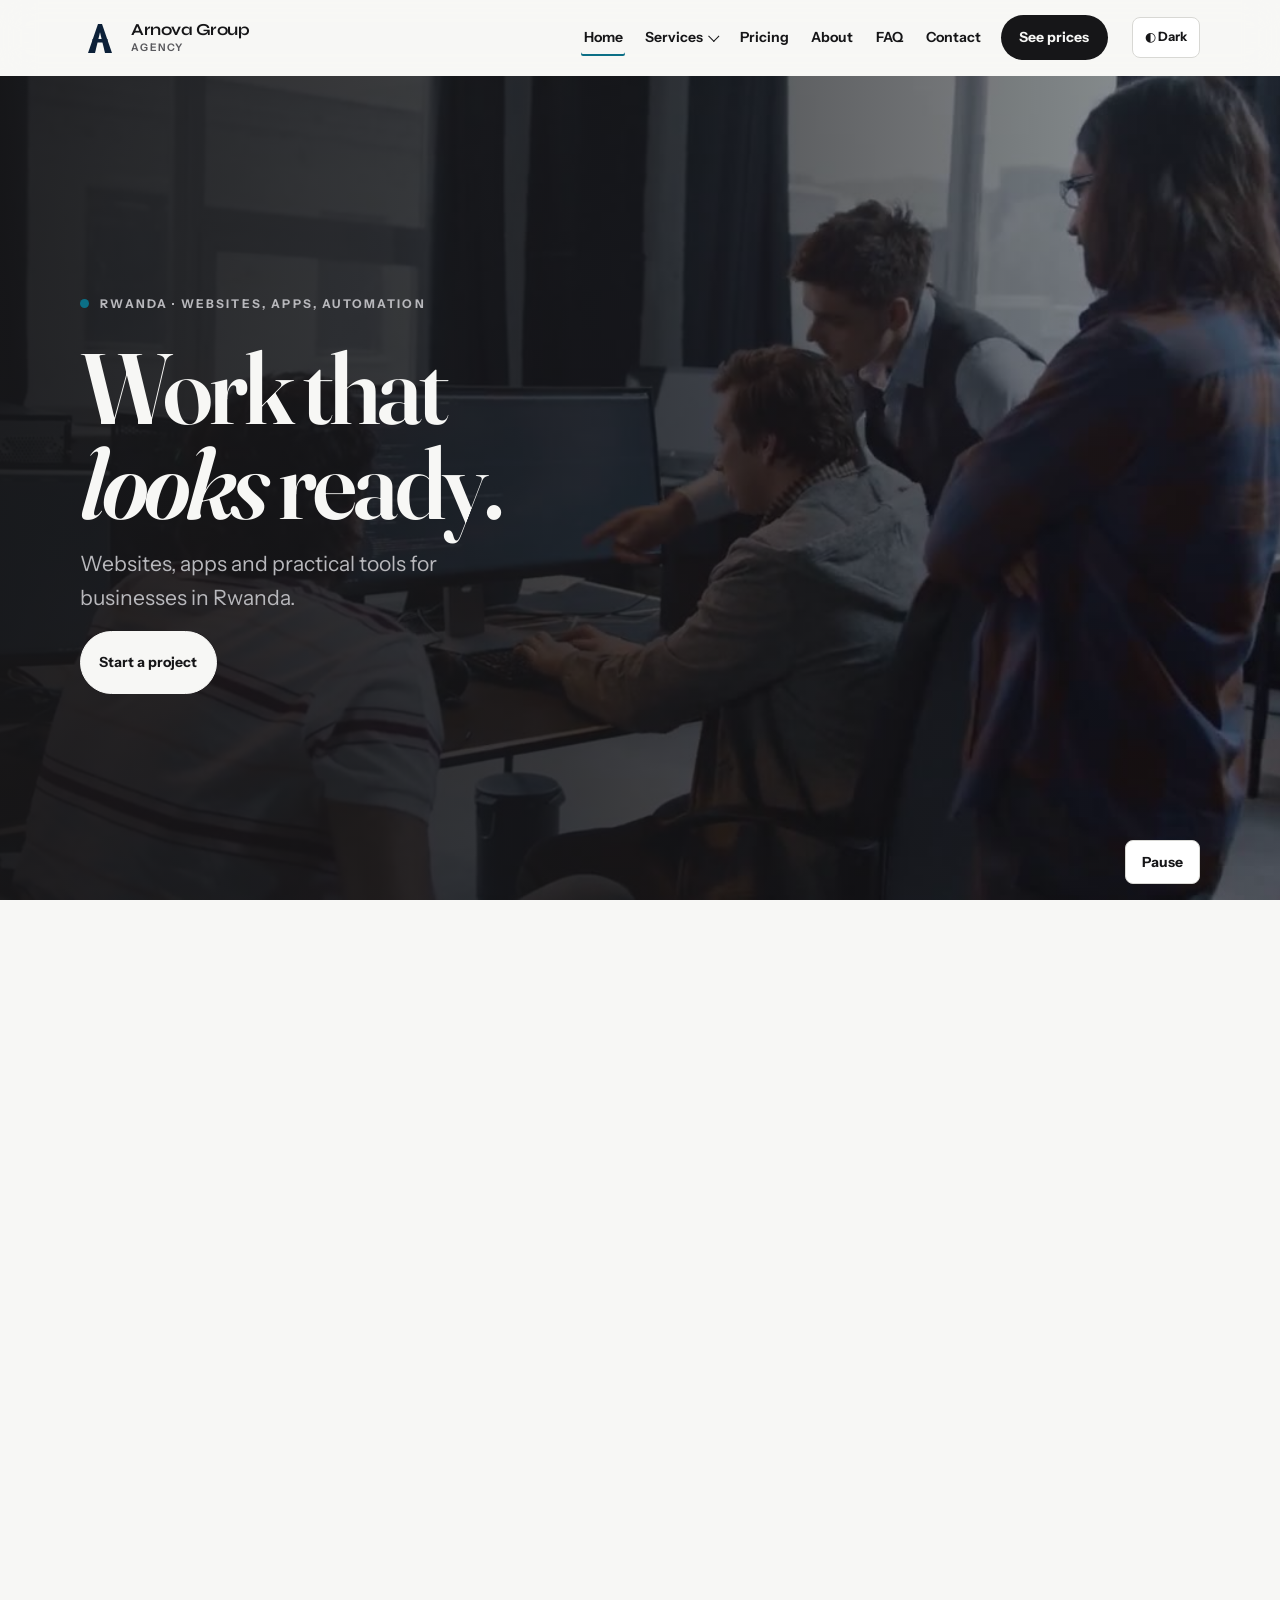
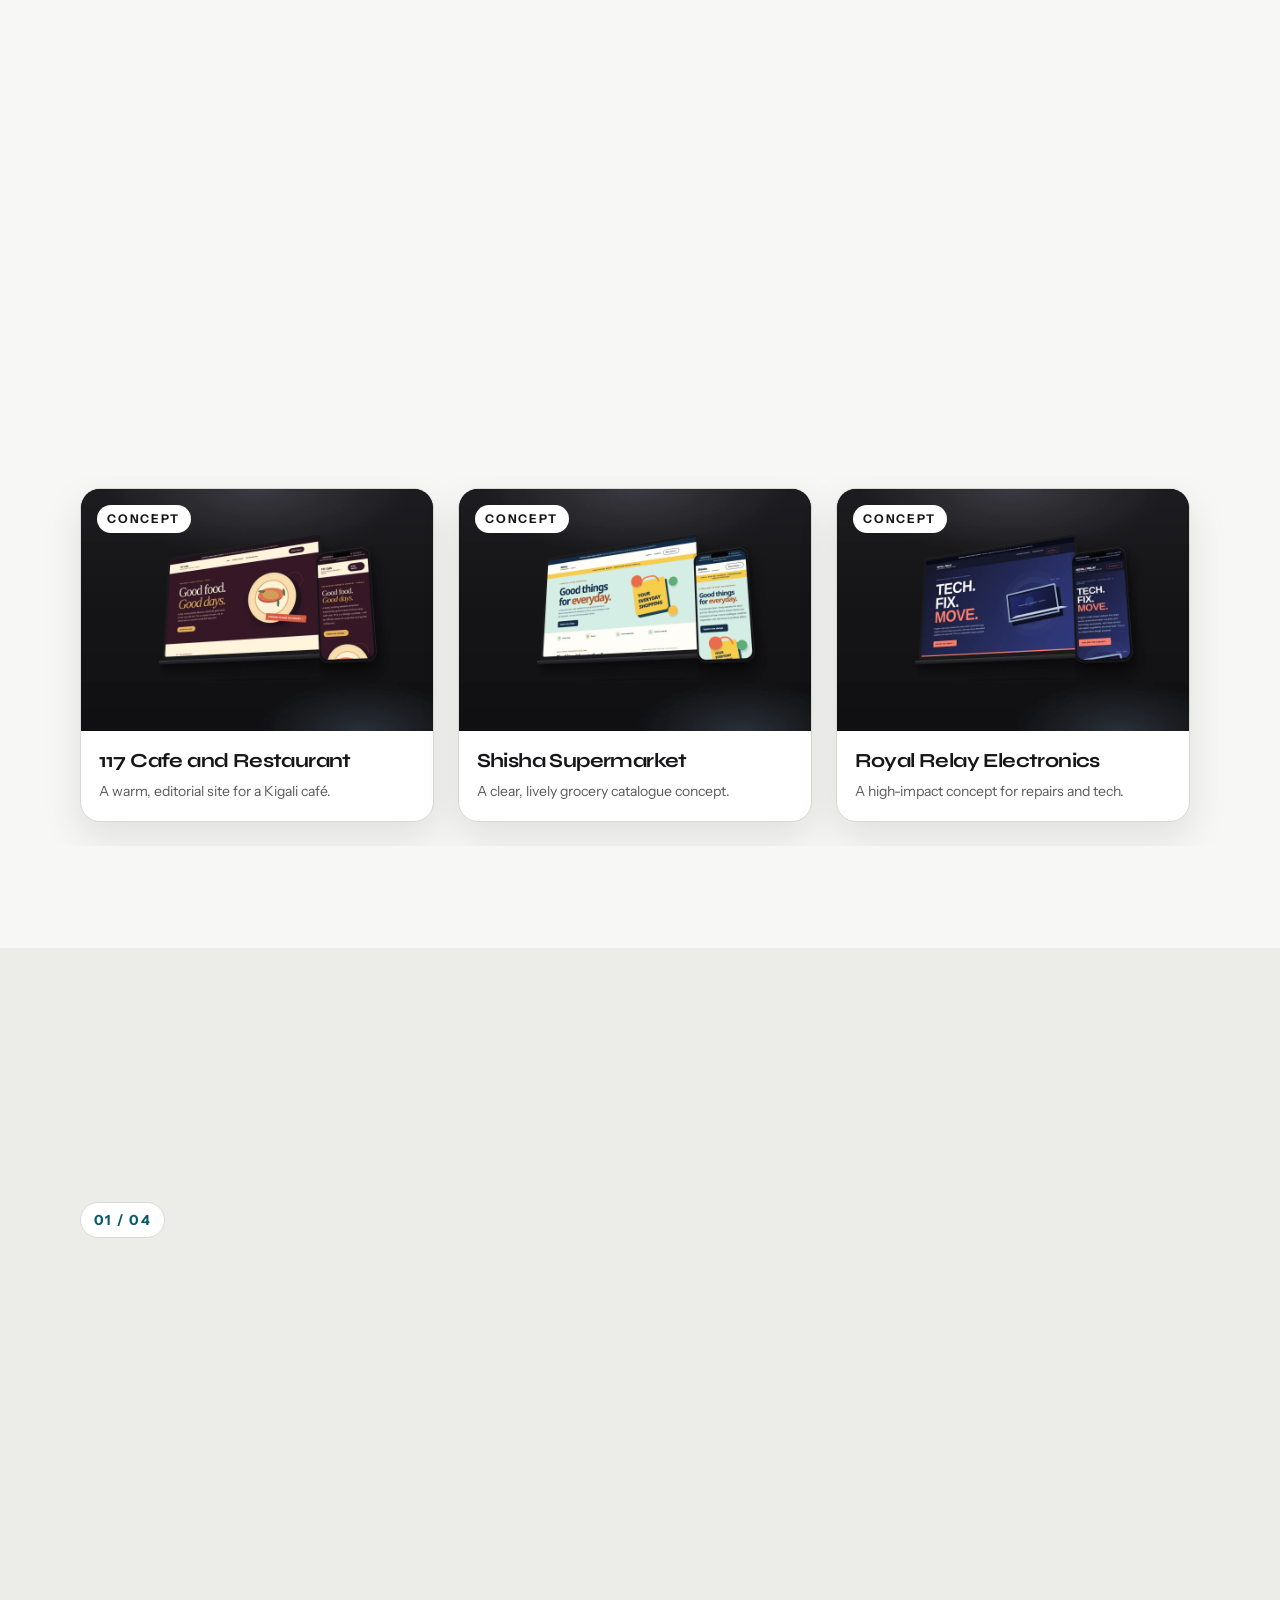
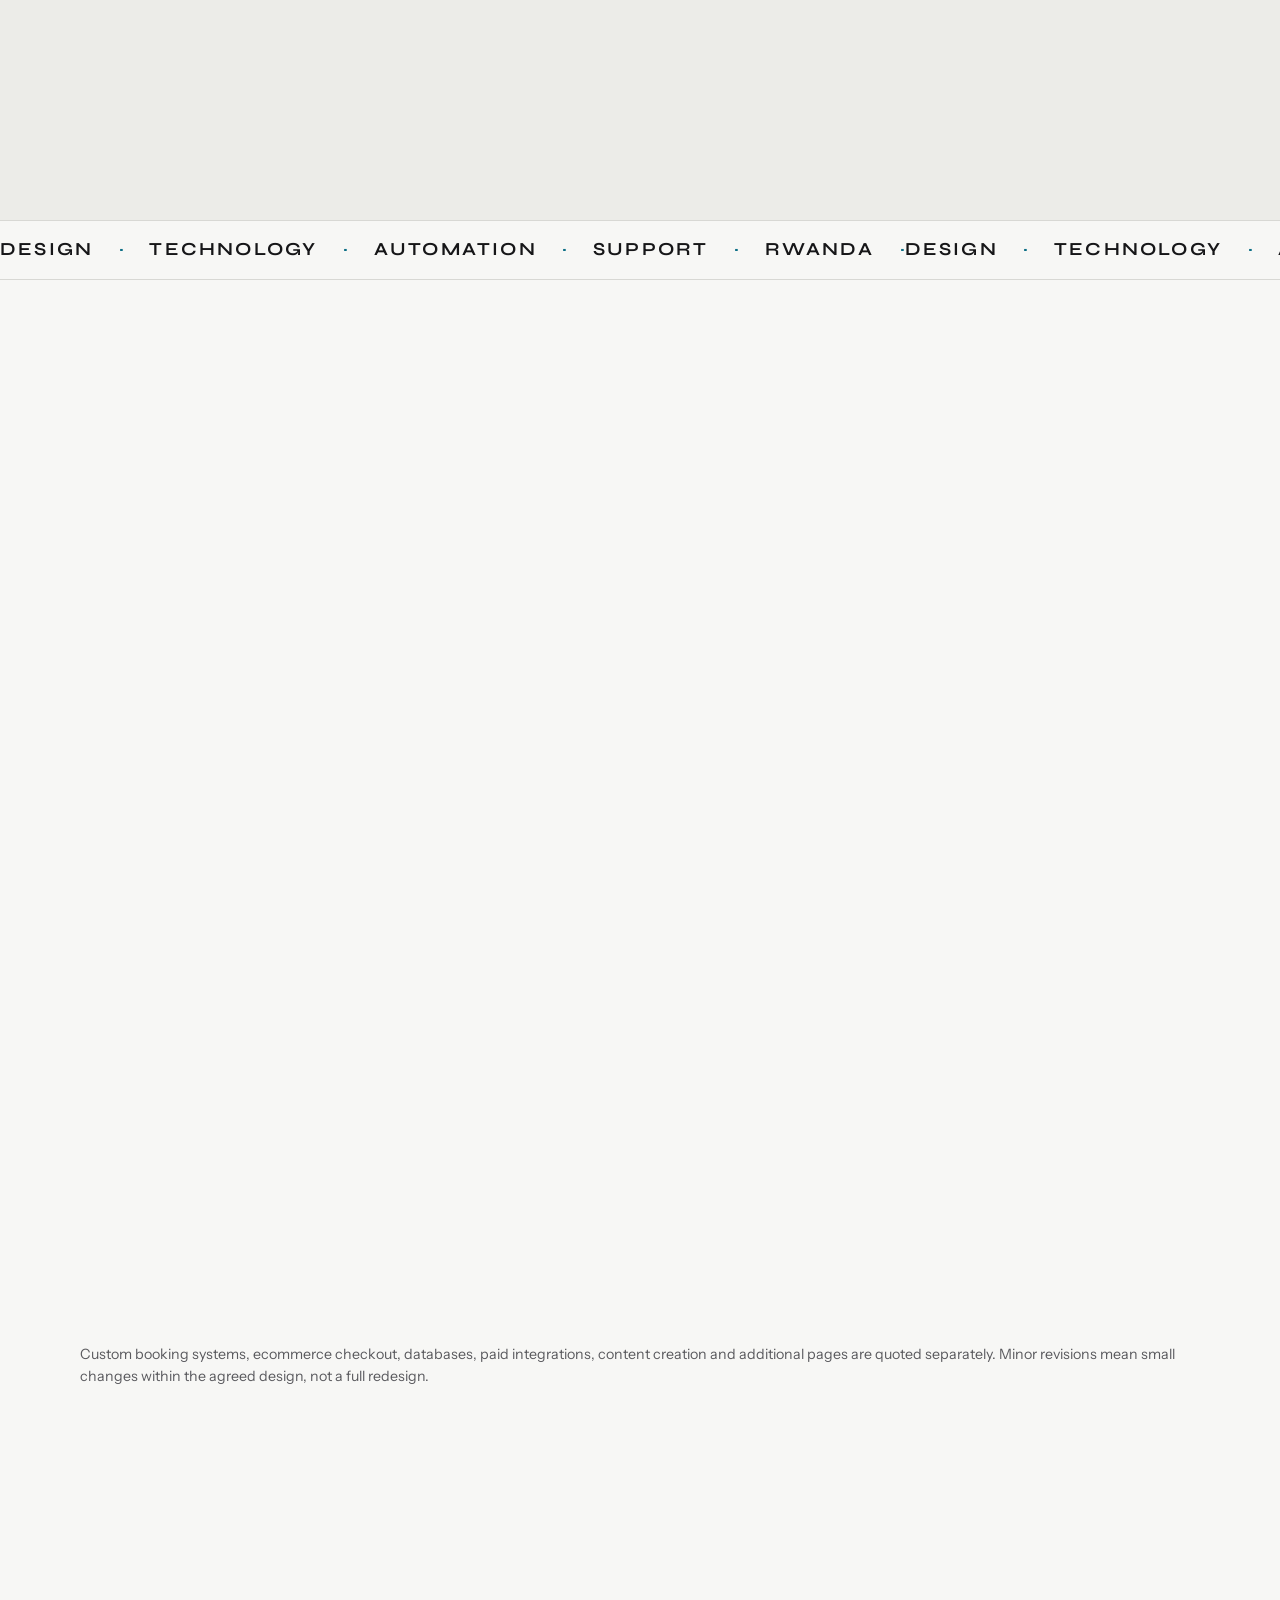
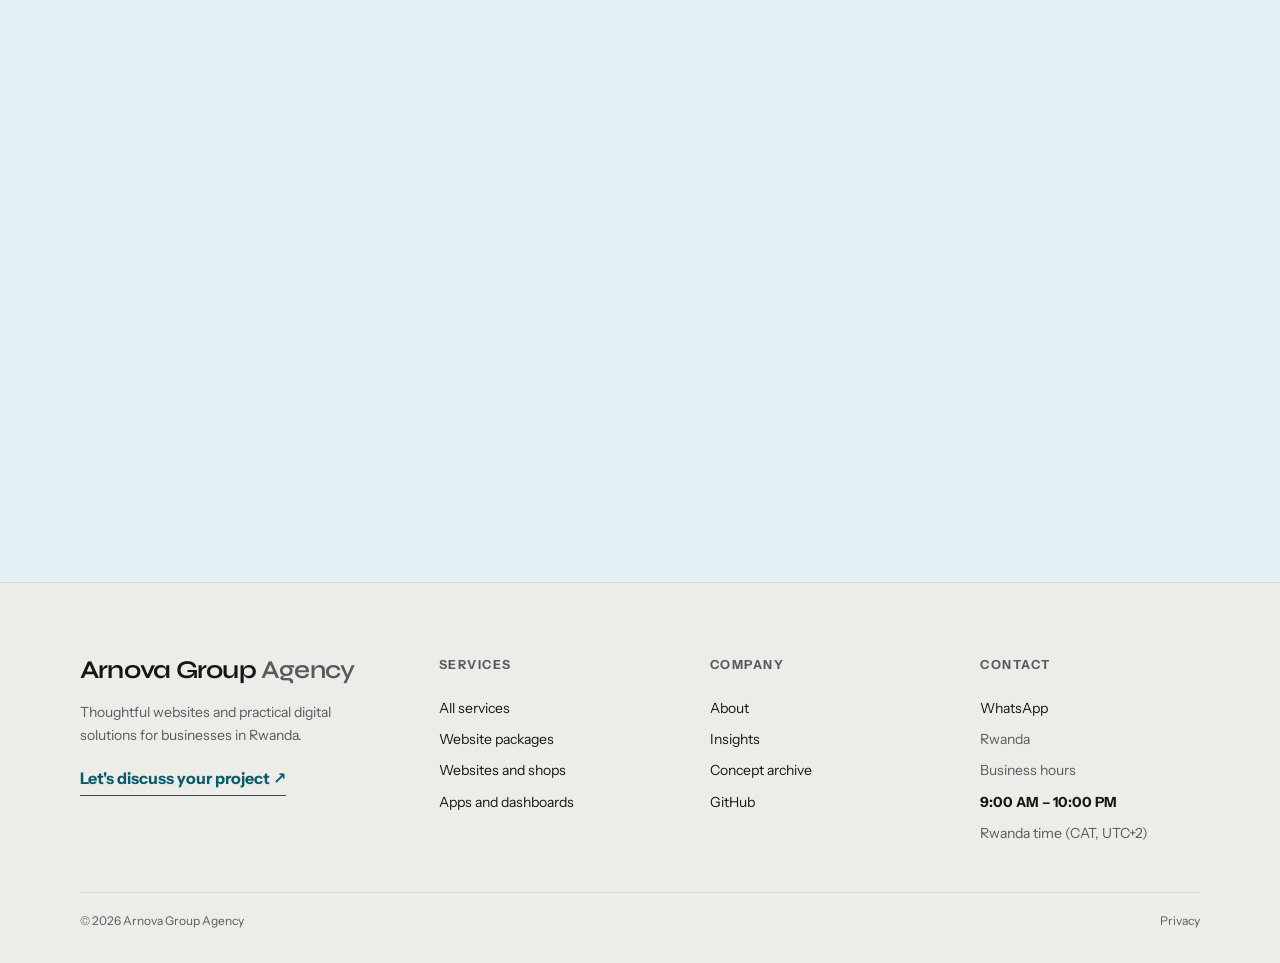
==== commit 4ed5e3d6: "Merge Mentor's live mobile dock from rebuild/arnova-nav2. Bring in the glass dock, centre FAB, nav.c" ====
--- a/index.html
+++ b/index.html
@@ -2,7 +2,7 @@
 <html lang="en">
 <head>
 <meta charset="utf-8">
-<meta http-equiv="Content-Security-Policy" content="default-src 'self'; style-src 'self'; img-src 'self'; script-src 'self'; connect-src 'self'; form-action 'none'; object-src 'none'; base-uri 'self'; upgrade-insecure-requests">
+<meta http-equiv="Content-Security-Policy" content="default-src 'self'; style-src 'self'; img-src 'self'; script-src 'self'; connect-src 'self' https://open.er-api.com; form-action 'none'; object-src 'none'; base-uri 'self'; upgrade-insecure-requests">
 <meta name="viewport" content="width=device-width,initial-scale=1,viewport-fit=cover">
 <meta name="theme-color" content="#F7F7F5">
 <meta name="description" content="Arnova Group Agency builds websites, digital products and practical business tools for businesses in Rwanda.">
@@ -11,84 +11,188 @@
 <link rel="icon" href="logo.svg">
 <link rel="canonical" href="https://arnold-rg.github.io/arnova-group-agency/">
 <link rel="preload" href="assets/fonts/Fraunces-Display-600.woff2" as="font" type="font/woff2" crossorigin>
-<link rel="preload" href="assets/images/showcase/hero-device.webp" as="image">
+<link rel="preload" href="assets/video/arnova-cottonbro-6804109.jpg" as="image">
 <link rel="stylesheet" href="css/tokens.css">
 <link rel="stylesheet" href="css/layout.css"><link rel="stylesheet" href="css/nav.css">
 <link rel="stylesheet" href="css/home.css">
 <script src="js/theme-boot.js"></script>
 </head>
-<body><a class="skip" href="#main">Skip to content</a><header class="wrap nav arnova-site-header" aria-label="Site"><a class="brand" href="#top" aria-label="Arnova Group Agency home"><img src="assets/brand/option-1/mark-light.svg" alt="" class="original-logo original-logo--light" width="48" height="48"><img src="assets/brand/option-1/mark-dark.svg" alt="" class="original-logo original-logo--dark" width="48" height="48"><span class="agency-brand-name">Arnova Group <span>Agency</span></span></a><nav class="nav-links" aria-label="Desktop navigation"><a href="#top" data-nav="home">Home</a><div class="nav-dropdown"><button type="button" class="nav-dropdown__toggle" aria-expanded="false" aria-controls="ag-services-menu" id="ag-services-button">Services</button><div class="nav-dropdown__menu" id="ag-services-menu" hidden role="menu" aria-labelledby="ag-services-button"><a class="nav-dropdown__all" href="#services" role="menuitem">All services</a><a href="#service-websites" role="menuitem">Business websites</a><a href="#service-shops" role="menuitem">Online shops & catalogues</a><a href="#service-apps" role="menuitem">Mobile applications</a><a href="#service-dashboards" role="menuitem">Business dashboards</a><a href="#service-ux" role="menuitem">UI/UX & brand experiences</a><a href="#service-redesign" role="menuitem">Website redesign & maintenance</a><a href="#service-automation" role="menuitem">Automation & integrations</a><a href="#service-data" role="menuitem">Data analysis & reporting</a><a href="#service-security" role="menuitem">Cybersecurity & IT support</a><a href="#service-ai" role="menuitem">AI-assisted digital tools</a><a href="#service-training" role="menuitem">Training & digital guidance</a><a href="#service-portfolio" role="menuitem">Portfolio & career websites</a><a href="pricing/" role="menuitem">Website packages</a></div></div><a href="pricing/" data-nav="pricing">Pricing</a><a href="#about" data-nav="about">About</a><a href="blog/index.html" data-nav="insights">Insights</a><a href="#contact" data-nav="contact">Contact</a><a class="pill" href="pricing/">Get a quote ↗</a></nav><button class="theme-toggle" type="button" aria-label="Switch to dark theme" aria-pressed="false">◐ <span>Dark</span></button></header><nav class="arnova-mobile-dock" aria-label="Mobile quick navigation"><div class="arnova-mobile-dock__bar"><span class="arnova-mobile-dock__indicator" aria-hidden="true"></span><a href="#top" data-dock-link="home" aria-label="Home" aria-current="page"><svg viewBox="0 0 24 24" aria-hidden="true" fill="none" stroke="currentColor" stroke-width="1.8" stroke-linecap="round" stroke-linejoin="round"><path d="M4 11.5 12 4l8 7.5"/><path d="M6.5 10.2V20h11V10.2"/></svg><span>Home</span></a><button type="button" class="arnova-mobile-dock__services" data-dock-link="services" aria-expanded="false" aria-controls="arnova-dock-sheet" aria-haspopup="dialog" aria-label="Services"><svg viewBox="0 0 24 24" aria-hidden="true" fill="none" stroke="currentColor" stroke-width="1.8" stroke-linecap="round" stroke-linejoin="round"><rect x="4" y="4" width="6.5" height="6.5" rx="1.2"/><rect x="13.5" y="4" width="6.5" height="6.5" rx="1.2"/><rect x="4" y="13.5" width="6.5" height="6.5" rx="1.2"/><rect x="13.5" y="13.5" width="6.5" height="6.5" rx="1.2"/></svg><span>Services</span></button><span class="arnova-mobile-dock__fab-space" aria-hidden="true"></span><a href="#pricing" data-dock-link="pricing" aria-label="Pricing"><svg viewBox="0 0 24 24" aria-hidden="true" fill="none" stroke="currentColor" stroke-width="1.8" stroke-linecap="round" stroke-linejoin="round"><path d="M12.2 4.5H7.2A1 1 0 0 0 6.2 5.5v5.1a1 1 0 0 0 .3.7l7.4 7.4a1 1 0 0 0 1.4 0l5.1-5.1a1 1 0 0 0 0-1.4l-7.4-7.4a1 1 0 0 0-.8-.3z"/><circle cx="9.1" cy="8.6" r="1.15"/></svg><span>Pricing</span></a><a href="#about" data-dock-link="about" aria-label="About"><svg viewBox="0 0 24 24" aria-hidden="true" fill="none" stroke="currentColor" stroke-width="1.8" stroke-linecap="round" stroke-linejoin="round"><circle cx="12" cy="8" r="3.25"/><path d="M5.6 19.5c.9-3.4 3.3-5.1 6.4-5.1s5.5 1.7 6.4 5.1"/></svg><span>About</span></a></div><a class="arnova-mobile-dock__fab" href="#contact" data-dock-link="contact" aria-label="Start a project"><svg viewBox="0 0 24 24" aria-hidden="true" fill="none" stroke="currentColor" stroke-width="2" stroke-linecap="round" stroke-linejoin="round"><path d="M12 5v14M5 12h14"/></svg><span class="arnova-visually-hidden">Start a project</span></a></nav><div class="arnova-dock-sheet" id="arnova-dock-sheet" hidden><button type="button" class="arnova-dock-sheet__backdrop" tabindex="-1" aria-label="Close services"></button><div class="arnova-dock-sheet__panel" role="dialog" aria-modal="true" aria-labelledby="arnova-dock-sheet-title"><div class="arnova-dock-sheet__head"><h2 id="arnova-dock-sheet-title">Services</h2><button type="button" class="arnova-dock-sheet__close">Close</button></div><ul class="arnova-dock-sheet__list"><li><a href="#services">All services</a></li><li><a href="#service-websites">Business websites</a></li><li><a href="#service-shops">Online shops & catalogues</a></li><li><a href="#service-apps">Mobile applications</a></li><li><a href="#service-dashboards">Business dashboards</a></li><li><a href="#service-ux">UI/UX & brand experiences</a></li><li><a href="#service-redesign">Website redesign & maintenance</a></li><li><a href="#service-automation">Automation & integrations</a></li><li><a href="#service-data">Data analysis & reporting</a></li><li><a href="#service-security">Cybersecurity & IT support</a></li><li><a href="#service-ai">AI-assisted digital tools</a></li><li><a href="#service-training">Training & digital guidance</a></li><li><a href="#service-portfolio">Portfolio & career websites</a></li><li><a href="#pricing">Pricing</a></li></ul><div class="arnova-dock-sheet__footer"><a href="https://wa.me/250794607518?text=Hello%20Arnova%20Group%20Agency%2C%20I%27d%20like%20to%20discuss%20a%20project." target="_blank" rel="noopener noreferrer"><svg viewBox="0 0 24 24" aria-hidden="true" fill="none" stroke="currentColor" stroke-width="1.8" stroke-linecap="round" stroke-linejoin="round"><path d="M20.5 11.6a8.5 8.5 0 0 1-12.6 7.4L3.5 20.5l1.6-4.3A8.5 8.5 0 1 1 20.5 11.6z"/><path d="M9.2 9.6c.2-.5.3-.5.6-.5h.5c.2 0 .4.1.5.4l.6 1.5c.1.2 0 .4-.1.6l-.4.4a6 6 0 0 0 2.6 2.6l.4-.4c.2-.2.4-.2.6-.1l1.5.6c.3.1.4.3.4.5v.5c0 .3 0 .4-.5.6a4.2 4.2 0 0 1-2.2.3 8 8 0 0 1-4.6-3.5 4.2 4.2 0 0 1 .1-2.1z"/></svg><span>Get a quote on WhatsApp</span></a></div></div></div><main id="main">
+<body><a class="skip" href="#main">Skip to content</a><header class="wrap nav arnova-site-header" aria-label="Site"><a class="brand" href="#top" aria-label="Arnova Group Agency home"><img src="assets/brand/option-1/mark-light.svg" alt="" class="original-logo original-logo--light" width="48" height="48"><img src="assets/brand/option-1/mark-dark.svg" alt="" class="original-logo original-logo--dark" width="48" height="48"><span class="agency-brand-name">Arnova Group <span>Agency</span></span></a><nav class="nav-links" aria-label="Desktop navigation"><a href="#top" data-nav="home">Home</a><div class="nav-dropdown"><button type="button" class="nav-dropdown__toggle" aria-expanded="false" aria-controls="ag-services-menu" id="ag-services-button">Services</button><div class="nav-dropdown__menu" id="ag-services-menu" hidden role="menu" aria-labelledby="ag-services-button"><a class="nav-dropdown__all" href="#services" role="menuitem">All services</a><a href="#service-websites" role="menuitem">Business websites</a><a href="#service-shops" role="menuitem">Online shops & catalogues</a><a href="#service-apps" role="menuitem">Mobile applications</a><a href="#service-dashboards" role="menuitem">Business dashboards</a><a href="#service-ux" role="menuitem">UI/UX & brand experiences</a><a href="#service-redesign" role="menuitem">Website redesign & maintenance</a><a href="#service-automation" role="menuitem">Automation & integrations</a><a href="#service-data" role="menuitem">Data analysis & reporting</a><a href="#service-security" role="menuitem">Cybersecurity & IT support</a><a href="#service-ai" role="menuitem">AI-assisted digital tools</a><a href="#service-training" role="menuitem">Training & digital guidance</a><a href="#service-portfolio" role="menuitem">Portfolio & career websites</a><a href="#pricing" role="menuitem">Website packages</a></div></div><a href="#pricing" data-nav="pricing">Pricing</a><a href="#about" data-nav="about">About</a><a href="#faq" data-nav="faq">FAQ</a><a href="#contact" data-nav="contact">Contact</a><a class="pill" href="#pricing">See prices</a></nav><button class="theme-toggle" type="button" aria-label="Switch to dark theme" aria-pressed="false">◐ <span>Dark</span></button></header><nav class="arnova-mobile-dock" aria-label="Mobile quick navigation"><div class="arnova-mobile-dock__bar"><span class="arnova-mobile-dock__indicator" aria-hidden="true"></span><a href="#top" data-dock-link="home" aria-label="Home" aria-current="page"><svg viewBox="0 0 24 24" aria-hidden="true" fill="none" stroke="currentColor" stroke-width="1.8" stroke-linecap="round" stroke-linejoin="round"><path d="M4 11.5 12 4l8 7.5"/><path d="M6.5 10.2V20h11V10.2"/></svg><span>Home</span></a><button type="button" class="arnova-mobile-dock__services" data-dock-link="services" aria-expanded="false" aria-controls="arnova-dock-sheet" aria-haspopup="dialog" aria-label="Services"><svg viewBox="0 0 24 24" aria-hidden="true" fill="none" stroke="currentColor" stroke-width="1.8" stroke-linecap="round" stroke-linejoin="round"><rect x="4" y="4" width="6.5" height="6.5" rx="1.2"/><rect x="13.5" y="4" width="6.5" height="6.5" rx="1.2"/><rect x="4" y="13.5" width="6.5" height="6.5" rx="1.2"/><rect x="13.5" y="13.5" width="6.5" height="6.5" rx="1.2"/></svg><span>Services</span></button><span class="arnova-mobile-dock__fab-space" aria-hidden="true"></span><a href="#pricing" data-dock-link="pricing" aria-label="Pricing"><svg viewBox="0 0 24 24" aria-hidden="true" fill="none" stroke="currentColor" stroke-width="1.8" stroke-linecap="round" stroke-linejoin="round"><path d="M12.2 4.5H7.2A1 1 0 0 0 6.2 5.5v5.1a1 1 0 0 0 .3.7l7.4 7.4a1 1 0 0 0 1.4 0l5.1-5.1a1 1 0 0 0 0-1.4l-7.4-7.4a1 1 0 0 0-.8-.3z"/><circle cx="9.1" cy="8.6" r="1.15"/></svg><span>Pricing</span></a><a href="#about" data-dock-link="about" aria-label="About"><svg viewBox="0 0 24 24" aria-hidden="true" fill="none" stroke="currentColor" stroke-width="1.8" stroke-linecap="round" stroke-linejoin="round"><circle cx="12" cy="8" r="3.25"/><path d="M5.6 19.5c.9-3.4 3.3-5.1 6.4-5.1s5.5 1.7 6.4 5.1"/></svg><span>About</span></a></div><a class="arnova-mobile-dock__fab" href="#contact" data-dock-link="contact" aria-label="Start a project"><svg viewBox="0 0 24 24" aria-hidden="true" fill="none" stroke="currentColor" stroke-width="2" stroke-linecap="round" stroke-linejoin="round"><path d="M12 5v14M5 12h14"/></svg><span class="arnova-visually-hidden">Start a project</span></a></nav><div class="arnova-dock-sheet" id="arnova-dock-sheet" hidden><button type="button" class="arnova-dock-sheet__backdrop" tabindex="-1" aria-label="Close services"></button><div class="arnova-dock-sheet__panel" role="dialog" aria-modal="true" aria-labelledby="arnova-dock-sheet-title"><div class="arnova-dock-sheet__head"><h2 id="arnova-dock-sheet-title">Services</h2><button type="button" class="arnova-dock-sheet__close">Close</button></div><ul class="arnova-dock-sheet__list"><li><a href="#services">All services</a></li><li><a href="#service-websites">Business websites</a></li><li><a href="#service-shops">Online shops & catalogues</a></li><li><a href="#service-apps">Mobile applications</a></li><li><a href="#service-dashboards">Business dashboards</a></li><li><a href="#service-ux">UI/UX & brand experiences</a></li><li><a href="#service-redesign">Website redesign & maintenance</a></li><li><a href="#service-automation">Automation & integrations</a></li><li><a href="#service-data">Data analysis & reporting</a></li><li><a href="#service-security">Cybersecurity & IT support</a></li><li><a href="#service-ai">AI-assisted digital tools</a></li><li><a href="#service-training">Training & digital guidance</a></li><li><a href="#service-portfolio">Portfolio & career websites</a></li><li><a href="#pricing">Pricing</a></li></ul><div class="arnova-dock-sheet__footer"><a href="https://wa.me/250794607518?text=Hello%20Arnova%20Group%20Agency%2C%20I%27d%20like%20to%20discuss%20a%20project." target="_blank" rel="noopener noreferrer"><svg viewBox="0 0 24 24" aria-hidden="true" fill="none" stroke="currentColor" stroke-width="1.8" stroke-linecap="round" stroke-linejoin="round"><path d="M20.5 11.6a8.5 8.5 0 0 1-12.6 7.4L3.5 20.5l1.6-4.3A8.5 8.5 0 1 1 20.5 11.6z"/><path d="M9.2 9.6c.2-.5.3-.5.6-.5h.5c.2 0 .4.1.5.4l.6 1.5c.1.2 0 .4-.1.6l-.4.4a6 6 0 0 0 2.6 2.6l.4-.4c.2-.2.4-.2.6-.1l1.5.6c.3.1.4.3.4.5v.5c0 .3 0 .4-.5.6a4.2 4.2 0 0 1-2.2.3 8 8 0 0 1-4.6-3.5 4.2 4.2 0 0 1 .1-2.1z"/></svg><span>Get a quote on WhatsApp</span></a></div></div></div><main id="main">
 <section class="hero arnova-full-hero arnova-editorial-hero" id="top">
+  <div class="arnova-hero-backdrop arnova-film" role="img" aria-label="Illustrative video of a software team collaborating">
+    <div class="arnova-film-inner">
+      <img class="arnova-film-poster" src="assets/video/arnova-cottonbro-6804109.jpg" width="1280" height="676" alt="" fetchpriority="high">
+      <video class="arnova-film-video" muted loop playsinline webkit-playsinline preload="metadata" poster="assets/video/arnova-cottonbro-6804109.jpg" aria-hidden="true">
+        <source src="assets/video/arnova-cottonbro-6804109.mp4" type="video/mp4">
+      </video>
+    </div>
+  </div>
+  <div class="arnova-hero-shade" aria-hidden="true"></div>
+  <button type="button" class="arnova-video-toggle" aria-pressed="false">Pause</button>
   <div class="wrap arnova-hero-content">
-    <div class="arnova-hero-stage">
-      <div class="arnova-hero-copy">
-        <p class="eyebrow"><span class="dot"></span>Rwanda · Websites, apps, automation</p>
-        <h1 class="arnova-hero-headline">
-          <span class="arnova-hero-line">Work that</span>
-          <span class="arnova-hero-line">looks ready.</span>
-        </h1>
-        <p class="hero-lead">Websites, apps and practical tools for businesses in Rwanda.</p>
-        <p class="arnova-cta-row"><a class="pill arnova-cta-start" href="https://wa.me/250794607518?text=Hello%20Arnova%20Group%20Agency%2C%20I%27d%20like%20to%20discuss%20a%20project." target="_blank" rel="noopener noreferrer">Start a project</a></p>
-      </div>
-      <div class="arnova-hero-object" data-parallax>
-        <img src="assets/images/showcase/hero-device.webp" width="1208" height="732" alt="A laptop and phone showing a concept website for 117 Cafe and Restaurant." fetchpriority="high">
-      </div>
-    </div>
-  </div>
-</section>
-
-<div class="arnova-values-marquee" aria-label="Our focus">
-  <div class="arnova-values-marquee__track">
-    <p><span>Design</span><span aria-hidden="true">·</span><span>Technology</span><span aria-hidden="true">·</span><span>Automation</span><span aria-hidden="true">·</span><span>Support</span><span aria-hidden="true">·</span><span>Rwanda</span><span aria-hidden="true">·</span> <span>Design</span><span aria-hidden="true">·</span><span>Technology</span><span aria-hidden="true">·</span><span>Automation</span><span aria-hidden="true">·</span><span>Support</span><span aria-hidden="true">·</span><span>Rwanda</span><span aria-hidden="true">·</span></p>
-    <p aria-hidden="true"><span>Design</span><span aria-hidden="true">·</span><span>Technology</span><span aria-hidden="true">·</span><span>Automation</span><span aria-hidden="true">·</span><span>Support</span><span aria-hidden="true">·</span><span>Rwanda</span><span aria-hidden="true">·</span> <span>Design</span><span aria-hidden="true">·</span><span>Technology</span><span aria-hidden="true">·</span><span>Automation</span><span aria-hidden="true">·</span><span>Support</span><span aria-hidden="true">·</span><span>Rwanda</span><span aria-hidden="true">·</span></p>
-  </div>
-</div>
+    <div class="arnova-hero-copy">
+      <p class="eyebrow"><span class="dot"></span>Rwanda · Websites, apps, automation</p>
+      <h1 class="arnova-hero-headline">Work that<br> <em>looks</em> ready.</h1>
+      <p class="hero-lead">Websites, apps and practical tools for businesses in Rwanda.</p>
+      <p class="arnova-cta-row"><a class="pill arnova-cta-start" href="https://wa.me/250794607518?text=Hello%20Arnova%20Group%20Agency%2C%20I%27d%20like%20to%20discuss%20a%20project." target="_blank" rel="noopener noreferrer">Start a project</a></p>
+    </div>
+  </div>
+</section>
+
+<section class="section arnova-intro" id="about" aria-labelledby="arnova-intro-title">
+  <div class="wrap">
+    <div class="section-head arnova-reveal">
+      <div>
+        <p class="eyebrow">About Arnova Group</p>
+        <h2 id="arnova-intro-title">Independent digital work, with a <em>clear</em> scope.</h2>
+      </div>
+      <div class="founder-copy">
+        <p>Arnova Group is a Rwanda-focused digital services initiative led by Arnold Rurangwa, a computer engineering graduate specialising in cybersecurity and computer networks. The work focuses on website design, application development and practical digital tools.</p>
+        <p>We discuss requirements before work begins. Features, costs, timelines, hosting and ongoing support are agreed for each project rather than promised without review.</p>
+      </div>
+    </div>
+    <div class="arnova-key-grid arnova-reveal">
+      <article class="arnova-key-card">
+        <span>01</span>
+        <h3>Websites</h3>
+        <p>Business information, mobile layouts, contact links, location details, basic search visibility and content handover.</p>
+      </article>
+      <article class="arnova-key-card">
+        <span>02</span>
+        <h3>Apps</h3>
+        <p>App interface design, Flutter-based prototypes, navigation, forms and data connections where scoped.</p>
+      </article>
+      <article class="arnova-key-card">
+        <span>03</span>
+        <h3>Automation</h3>
+        <p>Form workflows, notifications, APIs and third-party connections subject to available access and provider support.</p>
+      </article>
+    </div>
+    <p class="arnova-price-teaser arnova-reveal">Website packages from <a href="#pricing"><span data-rwf="35000">35,000 RWF</span></a>. See the full price list below.</p>
+  </div>
+</section>
+
+<section class="wrap section" id="services" aria-labelledby="arnova-services-title">
+  <div class="section-head arnova-reveal">
+    <div>
+      <p class="eyebrow">What we do</p>
+      <h2 id="arnova-services-title">Built for what's <em>next</em>.</h2>
+    </div>
+    <p>From a first business website to a more useful digital workflow, every project starts with the real problem.</p>
+  </div>
+  <div class="arnova-category-grid arnova-reveal">
+    <article class="arnova-category">
+      <h3>Websites</h3>
+      <div class="service" id="service-websites">
+        <h4>Business websites</h4>
+        <p>Business information, mobile layouts, contact links, location details, basic search visibility and content handover.</p>
+      </div>
+      <div class="service" id="service-shops">
+        <h4>Online shops &amp; catalogues</h4>
+        <p>Product pages, categories, search, customer enquiries and cart-style interfaces where agreed. Payments require a separate integration.</p>
+      </div>
+      <div class="service" id="service-redesign">
+        <h4>Website redesign &amp; maintenance</h4>
+        <p>Layout reviews, mobile fixes, content updates, accessibility improvements and technical maintenance agreed in advance.</p>
+      </div>
+      <div class="service" id="service-portfolio">
+        <h4>Portfolio &amp; career websites</h4>
+        <p>Personal introductions, project galleries, CV links, contact information and mobile-friendly layouts.</p>
+      </div>
+    </article>
+    <article class="arnova-category">
+      <h3>Apps</h3>
+      <div class="service" id="service-apps">
+        <h4>Mobile applications</h4>
+        <p>App interface design, Flutter-based prototypes, navigation, forms and data connections where scoped.</p>
+      </div>
+      <div class="service" id="service-dashboards">
+        <h4>Business dashboards</h4>
+        <p>Sales and stock views, filters, charts, reporting screens and data import or export where required.</p>
+      </div>
+    </article>
+    <article class="arnova-category">
+      <h3>Automation</h3>
+      <div class="service" id="service-automation">
+        <h4>Automation &amp; integrations</h4>
+        <p>Form workflows, notifications, APIs and third-party connections subject to available access and provider support.</p>
+      </div>
+      <div class="service" id="service-data">
+        <h4>Data analysis &amp; reporting</h4>
+        <p>Data validation, cleaning, tables, visual reports and business metric summaries using supplied data.</p>
+      </div>
+    </article>
+    <article class="arnova-category">
+      <h3>Tech support</h3>
+      <div class="service" id="service-security">
+        <h4>Cybersecurity &amp; IT support</h4>
+        <p>Basic website security review, configuration guidance, access practices and troubleshooting. Not a managed security operations service.</p>
+      </div>
+      <div class="service" id="service-training">
+        <h4>Training &amp; digital guidance</h4>
+        <p>Guided walkthroughs, documentation, website administration basics and tailored technical learning material.</p>
+      </div>
+    </article>
+    <article class="arnova-category">
+      <h3>AI creation</h3>
+      <div class="service" id="service-ai">
+        <h4>AI-assisted digital tools</h4>
+        <p>Prototypes for assistants, content classification and workflow support with human review and clear limitations.</p>
+      </div>
+    </article>
+    <article class="arnova-category">
+      <h3>Design</h3>
+      <div class="service" id="service-ux">
+        <h4>UI/UX &amp; brand experiences</h4>
+        <p>Page structure, wireframes, colour and type systems, reusable components and responsive interaction design.</p>
+      </div>
+    </article>
+  </div>
+</section>
 
 <section class="section arnova-concepts" id="work" aria-labelledby="arnova-concepts-title">
   <div class="wrap">
-    <div class="section-head">
+    <div class="section-head arnova-reveal">
       <div>
         <p class="eyebrow">Concept work</p>
-        <h2 id="arnova-concepts-title">A look at the kind of sites we design.</h2>
+        <h2 id="arnova-concepts-title">A look at the kind of sites we <em>design</em>.</h2>
       </div>
       <p>Unofficial website concepts — not live client work. Each one is a design proposal, clearly labelled.</p>
     </div>
-    <div class="arnova-concept-grid">
-      <a class="arnova-concept-card" href="concepts/117-cafe/">
-        <span class="arnova-concept-card__label">Concept</span>
-        <img src="assets/images/showcase/117-cafe.webp" width="1600" height="1100" alt="Laptop and phone mockup of the 117 Cafe and Restaurant concept site." loading="lazy">
-        <h3>117 Cafe and Restaurant</h3>
-        <p>A warm, editorial site for a Kigali café.</p>
-      </a>
-      <a class="arnova-concept-card" href="concepts/shisha-supermarket/">
-        <span class="arnova-concept-card__label">Concept</span>
-        <img src="assets/images/showcase/shisha-supermarket.webp" width="1600" height="1100" alt="Laptop and phone mockup of the Shisha Supermarket concept site." loading="lazy">
-        <h3>Shisha Supermarket</h3>
-        <p>A clear, lively grocery catalogue concept.</p>
-      </a>
-      <a class="arnova-concept-card" href="concepts/royal-relay-electronics/">
-        <span class="arnova-concept-card__label">Concept</span>
-        <img src="assets/images/showcase/royal-relay-electronics.webp" width="1600" height="1100" alt="Laptop and phone mockup of the Royal Relay Electronics concept site." loading="lazy">
-        <h3>Royal Relay Electronics</h3>
-        <p>A high-impact concept for repairs and tech.</p>
-      </a>
-    </div>
-    <p class="arnova-cta-row"><a class="pill arnova-cta-start" href="https://wa.me/250794607518?text=Hello%20Arnova%20Group%20Agency%2C%20I%27d%20like%20to%20discuss%20a%20project." target="_blank" rel="noopener noreferrer">Start a project</a></p>
-  </div>
-</section>
-
-<section class="arnova-value-strip" aria-labelledby="arnova-value-title"><div class="wrap"><h2 id="arnova-value-title">Big ideas.<br>Smaller budgets.<br><span class="accent-line">No shortcuts on quality.</span></h2><div><p>Great digital work shouldn't be reserved for big companies. ArnovaGroup creates focused, beautiful websites and practical tools for growing businesses in Rwanda. Start simple. Build what matters. Expand when you're ready.</p><a href="#contact">Tell us what you need ↗</a></div></div></section><section class="wrap arnova-steps" aria-labelledby="arnova-steps-title"><div class="eyebrow">A smarter way to start</div><h2 id="arnova-steps-title">Only pay for what<br>your business needs.</h2><div class="arnova-step-grid"><article class="arnova-step"><b>01 / START</b><h3>One clear page.</h3><p>A sharp, mobile-friendly presence with your services, business details and a direct contact button.</p><a href="#contact">Ask for a starter quote ↗</a></article><article class="arnova-step"><b>02 / GROW</b><h3>Room to expand.</h3><p>Add pages, galleries or a product catalogue when your business is ready—not before.</p><a href="pricing/">Explore services ↗</a></article><article class="arnova-step"><b>03 / STAY IN CONTROL</b><h3>Clear scope. Clear cost.</h3><p>Agree on the work and price first. Optional updates and additional features are quoted separately.</p><a href="pricing/">Explore website packages ↗</a></article></div></section>
-<section class="wrap section" id="services"><div class="section-head"><div><div class="eyebrow">What we do</div><h2>Built for what's next.</h2></div><p>From a first business website to a more useful digital workflow, every project starts with the real problem.</p></div><div class="service-grid"><article class="service" id="service-websites"><span class="service-number">01 / ARNOVA SERVICES</span><div><h3>Business websites</h3><p>Business information, mobile layouts, contact links, location details, basic search visibility and content handover.</p></div></article><article class="service" id="service-shops"><span class="service-number">02 / ARNOVA SERVICES</span><div><h3>Online shops & catalogues</h3><p>Product pages, categories, search, customer enquiries and cart-style interfaces where agreed. Payments require a separate integration.</p></div></article><article class="service" id="service-apps"><span class="service-number">03 / ARNOVA SERVICES</span><div><h3>Mobile applications</h3><p>App interface design, Flutter-based prototypes, navigation, forms and data connections where scoped.</p></div></article><article class="service" id="service-dashboards"><span class="service-number">04 / ARNOVA SERVICES</span><div><h3>Business dashboards</h3><p>Sales and stock views, filters, charts, reporting screens and data import or export where required.</p></div></article><article class="service" id="service-ux"><span class="service-number">05 / ARNOVA SERVICES</span><div><h3>UI/UX & brand experiences</h3><p>Page structure, wireframes, colour and type systems, reusable components and responsive interaction design.</p></div></article><article class="service" id="service-redesign"><span class="service-number">06 / ARNOVA SERVICES</span><div><h3>Website redesign & maintenance</h3><p>Layout reviews, mobile fixes, content updates, accessibility improvements and technical maintenance agreed in advance.</p></div></article><article class="service" id="service-automation"><span class="service-number">07 / ARNOVA SERVICES</span><div><h3>Automation & integrations</h3><p>Form workflows, notifications, APIs and third-party connections subject to available access and provider support.</p></div></article><article class="service" id="service-data"><span class="service-number">08 / ARNOVA SERVICES</span><div><h3>Data analysis & reporting</h3><p>Data validation, cleaning, tables, visual reports and business metric summaries using supplied data.</p></div></article><article class="service" id="service-security"><span class="service-number">09 / ARNOVA SERVICES</span><div><h3>Cybersecurity & IT support</h3><p>Basic website security review, configuration guidance, access practices and troubleshooting. Not a managed security operations service.</p></div></article><article class="service" id="service-ai"><span class="service-number">10 / ARNOVA SERVICES</span><div><h3>AI-assisted digital tools</h3><p>Prototypes for assistants, content classification and workflow support with human review and clear limitations.</p></div></article><article class="service" id="service-training"><span class="service-number">11 / ARNOVA SERVICES</span><div><h3>Training & digital guidance</h3><p>Guided walkthroughs, documentation, website administration basics and tailored technical learning material.</p></div></article><article class="service" id="service-portfolio"><span class="service-number">12 / ARNOVA SERVICES</span><div><h3>Portfolio & career websites</h3><p>Personal introductions, project galleries, CV links, contact information and mobile-friendly layouts.</p></div></article></div></section><section class="dark section" id="solutions"><div class="wrap"><div class="section-head"><div><div class="eyebrow">Who we help</div><h2>Built for real<br>Rwandan businesses.</h2></div><p>We design around local customers, mobile-first browsing, clear communication and practical business needs.</p></div><div class="industry-grid"><article class="industry"><img src="assets/images/industry-entrepreneurs.jpg" alt="People collaborating in a professional workspace" loading="lazy" referrerpolicy="no-referrer"><div><span>01 / Entrepreneurs</span><h3>Startups & growing businesses</h3><p>Clear brand presence, lead generation and easy ways for customers to get in touch.</p></div></article><article class="industry"><img src="assets/images/industry-hospitality.jpg" alt="Restaurant dining area and tables" loading="lazy" referrerpolicy="no-referrer"><div><span>02 / Hospitality</span><h3>Restaurants, cafés & hotels</h3><p>Menus, service information, location details and enquiries designed for phones.</p></div></article><article class="industry"><img src="assets/images/industry-retail.jpg" alt="Fashion boutique interior with clothing displays" loading="lazy" referrerpolicy="no-referrer"><div><span>03 / Retail</span><h3>Shops & local retailers</h3><p>Product catalogues, pricing clarity and convenient customer conversations.</p></div></article><article class="industry"><img src="assets/images/industry-organisations.jpg" alt="Professionals working together in an office" loading="lazy" referrerpolicy="no-referrer"><div><span>04 / Organisations</span><h3>Schools, teams & community groups</h3><p>Informative websites, digital resources and organised internal workflows.</p></div></article></div><p class="notice">Photography is illustrative and is not presented as images of our clients, employees or specific Rwandan businesses.</p></div></section><section class="wrap section about" id="about"><div class="founder-copy"><div class="eyebrow">About ArnovaGroup</div><h2>Independent digital work, with a clear scope.</h2><p>ArnovaGroup is a Rwanda-focused digital services initiative led by Arnold Rurangwa, a computer engineering graduate specialising in cybersecurity and computer networks. The work focuses on website design, application development and practical digital tools.</p><p>We discuss requirements before work begins. Features, costs, timelines, hosting and ongoing support are agreed for each project rather than promised without review.</p><a class="pill" href="#contact">Discuss your requirements ↗</a></div><div class="founder-photo"><img src="assets/images/founder-portrait.png" alt="Portrait of founder Arnold Rurangwa" loading="lazy"><span>Arnold Rurangwa · Founder</span></div></section><section class="section principles" id="principles"><div class="wrap"><div class="section-head"><div><div class="eyebrow">Purpose & principles</div><h2>What guides the work.</h2></div><p>These are our stated working principles, not claims of certification, investment returns or client results.</p></div><div class="principle-grid"><article><span>OUR MISSION</span><h3>Make useful digital tools more accessible.</h3><p>Help businesses present their services clearly online and use software to support day-to-day work.</p></article><article><span>OUR VISION</span><h3>Practical technology for local businesses.</h3><p>Work toward digital experiences that are understandable, maintainable and relevant to the people using them.</p></article><article><span>OUR MOTTO</span><h3>Build clearly. Deliver responsibly.</h3><p>A guiding phrase for how we approach communication, scope and technical work.</p></article><article><span>OUR VALUES</span><h3>Clarity, respect, security and learning.</h3><p>Explain decisions, respect customers and their data, use security-minded practices, and improve through feedback.</p></article></div></div></section>
+  </div>
+  <div class="arnova-concept-scroller" tabindex="0" aria-label="Concept site gallery">
+    <a class="arnova-concept-card" href="concepts/117-cafe/">
+      <span class="arnova-concept-card__label">Concept</span>
+      <img src="assets/images/showcase/117-cafe.webp" width="1600" height="1100" alt="Laptop and phone mockup of the 117 Cafe and Restaurant concept site." loading="lazy">
+      <h3>117 Cafe and Restaurant</h3>
+      <p>A warm, editorial site for a Kigali café.</p>
+    </a>
+    <a class="arnova-concept-card" href="concepts/shisha-supermarket/">
+      <span class="arnova-concept-card__label">Concept</span>
+      <img src="assets/images/showcase/shisha-supermarket.webp" width="1600" height="1100" alt="Laptop and phone mockup of the Shisha Supermarket concept site." loading="lazy">
+      <h3>Shisha Supermarket</h3>
+      <p>A clear, lively grocery catalogue concept.</p>
+    </a>
+    <a class="arnova-concept-card" href="concepts/royal-relay-electronics/">
+      <span class="arnova-concept-card__label">Concept</span>
+      <img src="assets/images/showcase/royal-relay-electronics.webp" width="1600" height="1100" alt="Laptop and phone mockup of the Royal Relay Electronics concept site." loading="lazy">
+      <h3>Royal Relay Electronics</h3>
+      <p>A high-impact concept for repairs and tech.</p>
+    </a>
+  </div>
+</section>
+
 <section class="section process-section" id="process" aria-labelledby="arnova-process-title">
   <div class="wrap">
-    <div class="section-head">
+    <div class="section-head arnova-reveal">
       <div>
         <p class="eyebrow">How we work</p>
-        <h2 id="arnova-process-title">From first hello to a live site.</h2>
+        <h2 id="arnova-process-title">From first hello to a <em>live</em> site.</h2>
       </div>
       <p>A clear path, with the scope and price agreed before build work starts.</p>
     </div>
-    <ol class="process-grid arnova-process-list">
+    <p class="arnova-process-counter" aria-live="polite">01 / 04</p>
+    <ol class="process-grid arnova-process-list arnova-reveal">
       <li>
         <span>01</span>
         <h3>Understand</h3>
@@ -110,7 +214,7 @@
         <p>After your approval, we publish the site and hand over what you need to run it.</p>
       </li>
     </ol>
-    <aside class="arnova-payment" aria-labelledby="arnova-payment-title">
+    <aside class="arnova-payment arnova-reveal" aria-labelledby="arnova-payment-title">
       <h3 id="arnova-payment-title">How payment works</h3>
       <ol>
         <li>Scope agreement</li>
@@ -119,7 +223,189 @@
         <li>Final payment after your approval</li>
       </ol>
     </aside>
-    <p class="arnova-cta-row"><a class="pill arnova-cta-start" href="https://wa.me/250794607518?text=Hello%20Arnova%20Group%20Agency%2C%20I%27d%20like%20to%20discuss%20a%20project." target="_blank" rel="noopener noreferrer">Start a project</a></p>
-  </div>
-</section>
-<section class="section faq-section" id="faq"><div class="wrap"><div class="section-head"><div><div class="eyebrow">Frequently asked questions</div><h2>Good questions.<br>Clear answers.</h2></div></div><div class="faq-list"><details><summary>Can you build a website for a small business in Rwanda?</summary><p>Yes. We can discuss a clear, mobile-friendly website sized to your business needs and budget.</p></details><details><summary>Can customers contact my business through WhatsApp?</summary><p>We can design a WhatsApp enquiry flow where it suits your business. Messaging requires a working number and customer consent.</p></details><details><summary>Do you provide online payments or booking systems?</summary><p>These can be scoped where suitable, but payment and booking integrations depend on the providers, requirements and approvals involved.</p></details><details><summary>Can you improve an existing website?</summary><p>Yes. We can review its structure, visual design, mobile experience and maintainability before proposing changes.</p></details><details><summary>How do we get started?</summary><p>Send a short description of your business and what you want the website or digital tool to accomplish.</p></details></div></div></section><section class="contact" id="contact"><div class="wrap"><div class="eyebrow">Your next idea starts here</div><h2>Let's make something remarkable.</h2><a class="pill" href="https://wa.me/250794607518?text=Hello%20ArnovaGroup%2C%20I%27d%20like%20to%20discuss%20a%20project." target="_blank" rel="noopener noreferrer">Message us on WhatsApp ↗</a><p>Tell us what you're building. We'll discuss scope and next steps before any work begins.</p><p class="business-hours"><strong>Business hours:</strong> 9:00 AM – 10:00 PM (Rwanda time)</p></div></section></main><footer class="agency-footer" aria-label="Arnova Group Agency footer"><div class="wrap agency-footer-grid"><div class="agency-footer-intro"><a class="agency-footer-brand" href="#top">Arnova Group <span>Agency</span></a><p>Thoughtful websites and practical digital solutions for businesses in Rwanda.</p><a class="agency-footer-cta" href="#contact">Let's discuss your project ↗</a></div><div class="agency-footer-column"><h3>Services</h3><a href="#services">All services</a><a href="pricing/">Website packages</a><a href="#services">Websites and shops</a><a href="#services">Apps and dashboards</a></div><div class="agency-footer-column"><h3>Company</h3><a href="#about">About</a><a href="blog/index.html">Insights</a><a href="concepts/index.html">Concept archive</a><a href="https://github.com/Arnold-RG/arnova-group-agency" target="_blank" rel="noopener noreferrer">GitHub</a></div><div class="agency-footer-column"><h3>Contact</h3><a href="https://wa.me/250794607518?text=Hello%20Arnova%20Group%20Agency%2C%20I%27d%20like%20to%20discuss%20a%20project." target="_blank" rel="noopener noreferrer">WhatsApp</a><p>Rwanda</p><span>Business hours</span><strong>9:00 AM – 10:00 PM</strong><small>Rwanda time (CAT, UTC+2)</small></div></div><div class="wrap agency-footer-bottom"><span>© 2026 Arnova Group Agency</span><span class="agency-footer-legal"><a href="privacy.html">Privacy</a></span></div></footer><script src="js/chrome.js" defer></script><script src="js/nav.js" defer></script><script src="js/home-showcase.js" defer></script></body></html>
+  </div>
+</section>
+
+<div class="arnova-values-marquee" aria-label="Our focus">
+  <div class="arnova-values-marquee__track">
+    <p><span>Design</span><span aria-hidden="true">·</span><span>Technology</span><span aria-hidden="true">·</span><span>Automation</span><span aria-hidden="true">·</span><span>Support</span><span aria-hidden="true">·</span><span>Rwanda</span><span aria-hidden="true">·</span></p>
+    <p aria-hidden="true"><span>Design</span><span aria-hidden="true">·</span><span>Technology</span><span aria-hidden="true">·</span><span>Automation</span><span aria-hidden="true">·</span><span>Support</span><span aria-hidden="true">·</span><span>Rwanda</span><span aria-hidden="true">·</span></p>
+  </div>
+</div>
+
+<section class="section" id="pricing" aria-labelledby="arnova-pricing-title">
+  <div class="wrap">
+    <div class="section-head arnova-reveal">
+      <div>
+        <p class="eyebrow">Website packages</p>
+        <h2 id="arnova-pricing-title">One clear price to get <em>started</em>.</h2>
+      </div>
+      <p class="section-intro">These are starting prices for straightforward static business websites. We confirm the scope and final quote before work begins. Each package includes mobile-friendly design, contact links, and first-year eligible .co.rw domain and static hosting, subject to availability.</p>
+    </div>
+    <div class="currency-bar arnova-reveal" aria-label="Currency selector">
+      <label for="currency-choice">Display prices in</label>
+      <select class="currency-select" id="currency-choice">
+        <option value="RWF">RWF</option>
+        <option value="EUR">EUR</option>
+        <option value="USD">USD</option>
+        <option value="PLN">PLN</option>
+      </select>
+      <span id="fx-status" class="currency-feedback" role="status" aria-live="polite"></span>
+    </div>
+    <div class="grid arnova-pricing-grid arnova-reveal">
+      <article class="card">
+        <span class="label">Get online</span>
+        <h3>Starter</h3>
+        <div class="price">35,000 RWF</div>
+        <p>For a small business that needs a trustworthy online home.</p>
+        <ul>
+          <li>One responsive page</li>
+          <li>Business introduction, services and contact details</li>
+          <li>WhatsApp contact button</li>
+          <li>Basic search setup and launch checks</li>
+          <li>One minor pre-launch revision</li>
+        </ul>
+        <a class="btn" href="https://wa.me/250794607518?text=Hello%2C%20I%20want%20the%20Starter%20website%20package.">Choose Starter</a>
+      </article>
+      <article class="card featured">
+        <span class="label">Popular choice</span>
+        <h3>Business</h3>
+        <div class="price">65,000 RWF</div>
+        <p>For growing businesses that need space to explain what they offer.</p>
+        <ul>
+          <li>Up to three responsive pages</li>
+          <li>Services, gallery and contact information</li>
+          <li>Map and WhatsApp links</li>
+          <li>Basic SEO and launch checks</li>
+          <li>Two minor pre-launch revisions</li>
+        </ul>
+        <a class="btn" href="https://wa.me/250794607518?text=Hello%2C%20I%20want%20the%20Business%20website%20package.">Choose Business</a>
+      </article>
+      <article class="card">
+        <span class="label">More room to grow</span>
+        <h3>Professional</h3>
+        <div class="price">110,000 RWF</div>
+        <p>For established brands that need a more complete presentation.</p>
+        <ul>
+          <li>Up to five responsive pages</li>
+          <li>More customized visual design</li>
+          <li>Portfolio or gallery and FAQ</li>
+          <li>Basic SEO and performance checks</li>
+          <li>Three minor pre-launch revision rounds</li>
+        </ul>
+        <a class="btn" href="https://wa.me/250794607518?text=Hello%2C%20I%20want%20the%20Professional%20website%20package.">Choose Professional</a>
+      </article>
+      <article class="card">
+        <span class="label">Show your products</span>
+        <h3>Product Catalog</h3>
+        <div class="price">120,000 RWF</div>
+        <p>For shops that want customers to browse products and order through WhatsApp.</p>
+        <ul>
+          <li>Mobile-friendly product catalog</li>
+          <li>Up to 20 initial product listings</li>
+          <li>Categories and product images</li>
+          <li>WhatsApp ordering links</li>
+          <li>Not a full online payment checkout</li>
+        </ul>
+        <a class="btn" href="https://wa.me/250794607518?text=Hello%2C%20I%20want%20the%20Product%20Catalog%20package.">Choose Catalog</a>
+      </article>
+    </div>
+    <p class="muted spaced">Custom booking systems, ecommerce checkout, databases, paid integrations, content creation and additional pages are quoted separately. Minor revisions mean small changes within the agreed design, not a full redesign.</p>
+
+    <div class="arnova-pricing-extra arnova-reveal">
+      <h3>What happens after the first year?</h3>
+      <p>A website purchase is not the same as paying for a domain forever. Your first year includes eligible .co.rw domain and static hosting; keeping the site online requires renewal after that.</p>
+      <div class="table-scroll" tabindex="0">
+        <table class="cost-table">
+          <thead>
+            <tr>
+              <th>Domain choice</th>
+              <th>First-year domain upgrade</th>
+              <th>Estimated yearly renewal with static hosting administration</th>
+            </tr>
+          </thead>
+          <tbody>
+            <tr>
+              <td>.co.rw</td>
+              <td>Included</td>
+              <td>18,000 RWF (12,000 domain + 6,000 hosting administration)</td>
+            </tr>
+            <tr>
+              <td>.rw</td>
+              <td>+9,000 RWF</td>
+              <td>Confirm at quotation</td>
+            </tr>
+            <tr>
+              <td>.com</td>
+              <td>+23,000 RWF</td>
+              <td>38,000 RWF (32,000 domain + 6,000 hosting administration)</td>
+            </tr>
+            <tr>
+              <td>.net</td>
+              <td>+24,000 RWF</td>
+              <td>Confirm at quotation</td>
+            </tr>
+            <tr>
+              <td>.org</td>
+              <td>+23,000 RWF</td>
+              <td>Confirm at quotation</td>
+            </tr>
+          </tbody>
+        </table>
+      </div>
+      <p class="muted spaced-sm">These are indicative prices, not live domain availability or a guaranteed registrar quote. Domain taxes, provider charges and non-static hosting requirements may change the final price.</p>
+
+      <h3>Optional care and edits</h3>
+      <p><strong>Basic maintenance:</strong> <span data-rwf="8000">8,000 RWF</span>/month. <strong>Business maintenance:</strong> <span data-rwf="15000">15,000 RWF</span>/month. Both are optional; scope is confirmed in your quote.</p>
+      <p><strong>Small edit:</strong> from <span data-rwf="3000">3,000 RWF</span>. <strong>Extra page:</strong> from <span data-rwf="10000">10,000 RWF</span>. <strong>Annual refresh:</strong> from <span data-rwf="20000">20,000 RWF</span>. Full redesigns and new features are quoted separately.</p>
+      <p class="muted">Domain/hosting renewal is separate from optional maintenance unless expressly bundled in your quote.</p>
+      <p>A one-time website payment starts from <span data-rwf="35000">35,000 RWF</span>. Yearly renewal for an eligible .co.rw domain plus static hosting administration starts from <span data-rwf="18000">18,000 RWF</span> per year. A .com renewal with hosting administration is estimated at <span data-rwf="38000">38,000 RWF</span>/year. These renewals are not a new website-build fee.</p>
+      <p class="muted spaced-sm">The full pricing page also covers payment methods. <a href="pricing/">Open the pricing page</a> if you want that detail in one place.</p>
+    </div>
+  </div>
+</section>
+
+<section class="section faq-section" id="faq">
+  <div class="wrap">
+    <div class="section-head arnova-reveal">
+      <div>
+        <p class="eyebrow">Frequently asked questions</p>
+        <h2>Good questions. <em>Clear</em> answers.</h2>
+      </div>
+    </div>
+    <div class="faq-list arnova-reveal">
+      <details>
+        <summary>Can you build a website for a small business in Rwanda?</summary>
+        <p>Yes. We can discuss a clear, mobile-friendly website sized to your business needs and budget.</p>
+      </details>
+      <details>
+        <summary>Can customers contact my business through WhatsApp?</summary>
+        <p>We can design a WhatsApp enquiry flow where it suits your business. Messaging requires a working number and customer consent.</p>
+      </details>
+      <details>
+        <summary>Do you provide online payments or booking systems?</summary>
+        <p>These can be scoped where suitable, but payment and booking integrations depend on the providers, requirements and approvals involved.</p>
+      </details>
+      <details>
+        <summary>Can you improve an existing website?</summary>
+        <p>Yes. We can review its structure, visual design, mobile experience and maintainability before proposing changes.</p>
+      </details>
+      <details>
+        <summary>How do we get started?</summary>
+        <p>Send a short description of your business and what you want the website or digital tool to accomplish.</p>
+      </details>
+    </div>
+  </div>
+</section>
+
+<section class="contact arnova-final-cta" id="contact">
+  <div class="wrap arnova-reveal">
+    <p class="eyebrow">Your next idea starts here</p>
+    <h2>Let's make something <em>remarkable</em>.</h2>
+    <a class="pill arnova-cta-start" href="https://wa.me/250794607518?text=Hello%20Arnova%20Group%20Agency%2C%20I%27d%20like%20to%20discuss%20a%20project." target="_blank" rel="noopener noreferrer">Start a project</a>
+    <p>Tell us what you're building. We'll discuss scope and next steps before any work begins.</p>
+    <p class="business-hours"><strong>Business hours:</strong> 9:00 AM – 10:00 PM (Rwanda time)</p>
+  </div>
+</section>
+</main>
+<footer class="agency-footer" aria-label="Arnova Group Agency footer"><div class="wrap agency-footer-grid"><div class="agency-footer-intro"><a class="agency-footer-brand" href="#top">Arnova Group <span>Agency</span></a><p>Thoughtful websites and practical digital solutions for businesses in Rwanda.</p><a class="agency-footer-cta" href="#contact">Let's discuss your project ↗</a></div><div class="agency-footer-column"><h3>Services</h3><a href="#services">All services</a><a href="#pricing">Website packages</a><a href="#services">Websites and shops</a><a href="#services">Apps and dashboards</a></div><div class="agency-footer-column"><h3>Company</h3><a href="#about">About</a><a href="blog/index.html">Insights</a><a href="concepts/index.html">Concept archive</a><a href="https://github.com/Arnold-RG/arnova-group-agency" target="_blank" rel="noopener noreferrer">GitHub</a></div><div class="agency-footer-column"><h3>Contact</h3><a href="https://wa.me/250794607518?text=Hello%20Arnova%20Group%20Agency%2C%20I%27d%20like%20to%20discuss%20a%20project." target="_blank" rel="noopener noreferrer">WhatsApp</a><p>Rwanda</p><span>Business hours</span><strong>9:00 AM – 10:00 PM</strong><small>Rwanda time (CAT, UTC+2)</small></div></div><div class="wrap agency-footer-bottom"><span>© 2026 Arnova Group Agency</span><span class="agency-footer-legal"><a href="privacy.html">Privacy</a></span></div></footer><script src="js/chrome.js" defer></script><script src="js/nav.js" defer></script><script src="js/hero-video.js" defer></script><script src="js/home-showcase.js" defer></script><script src="js/pricing-currency.js" defer></script></body></html>
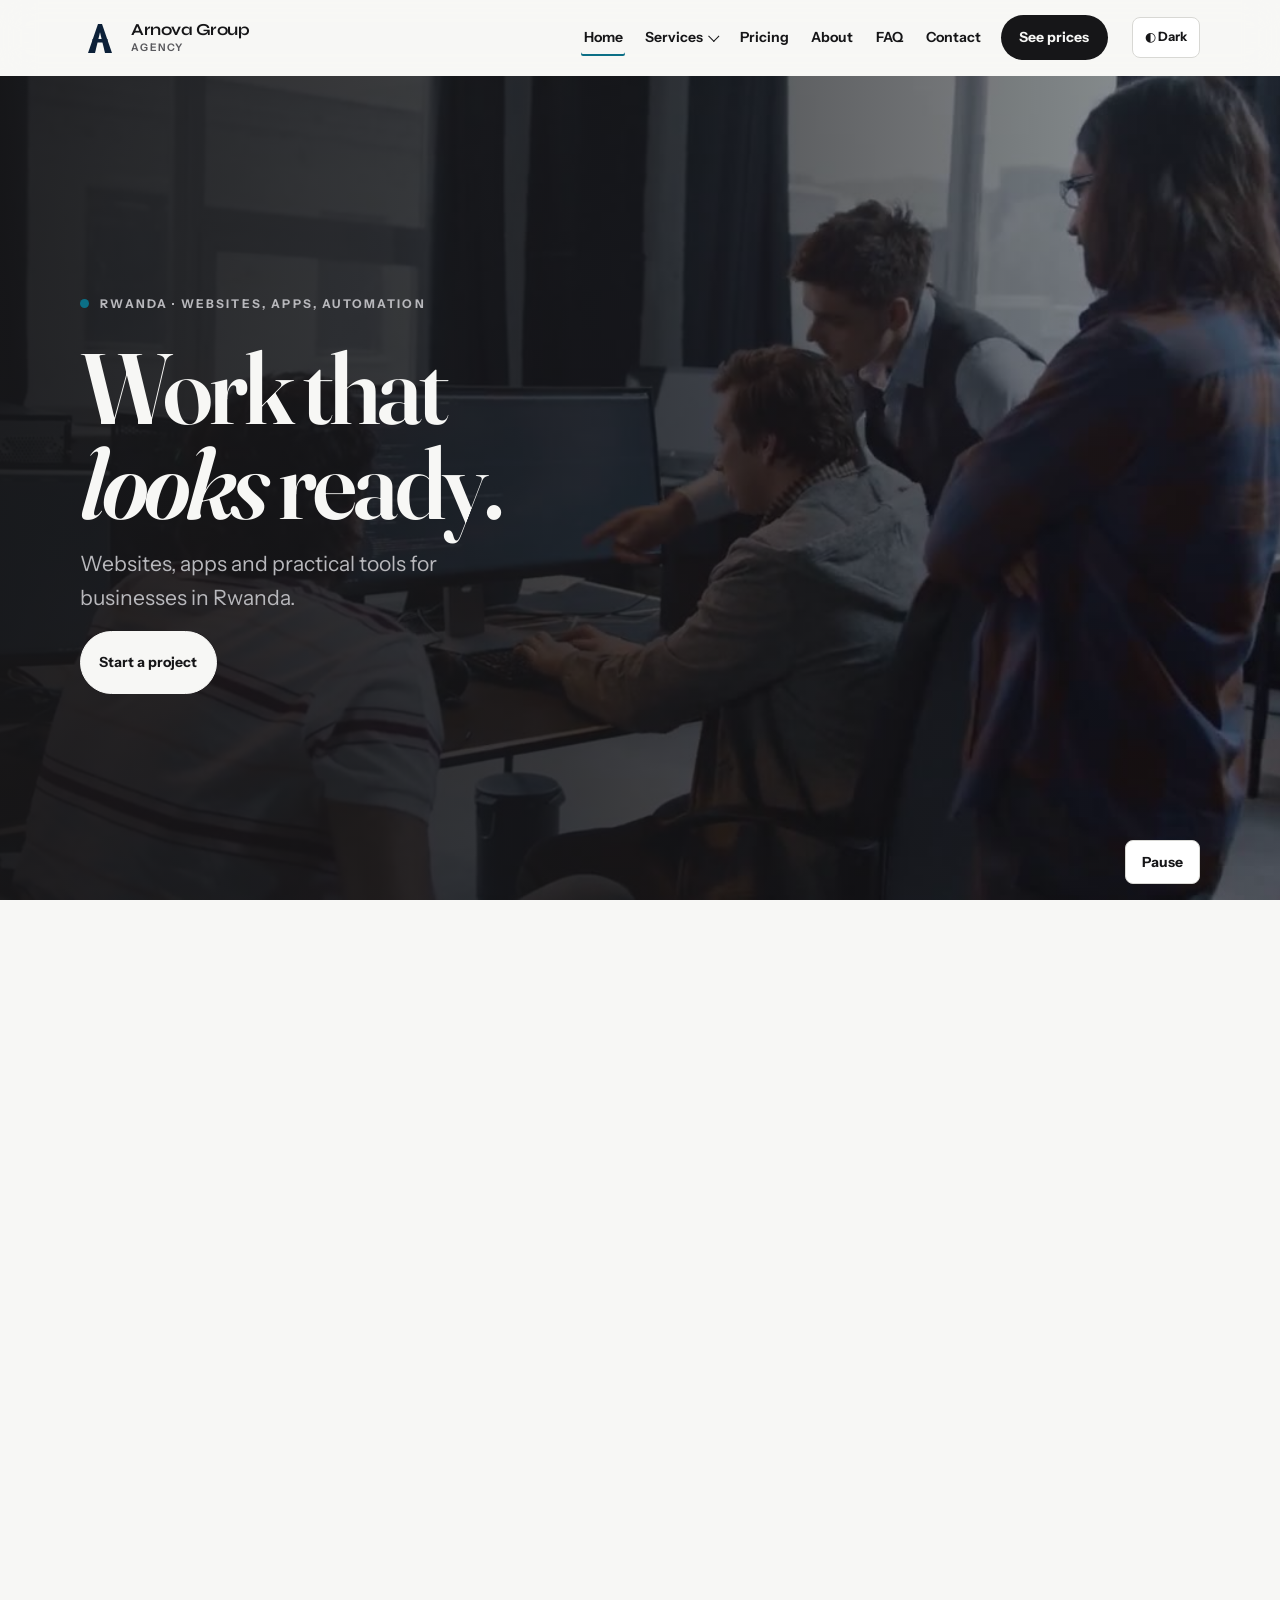
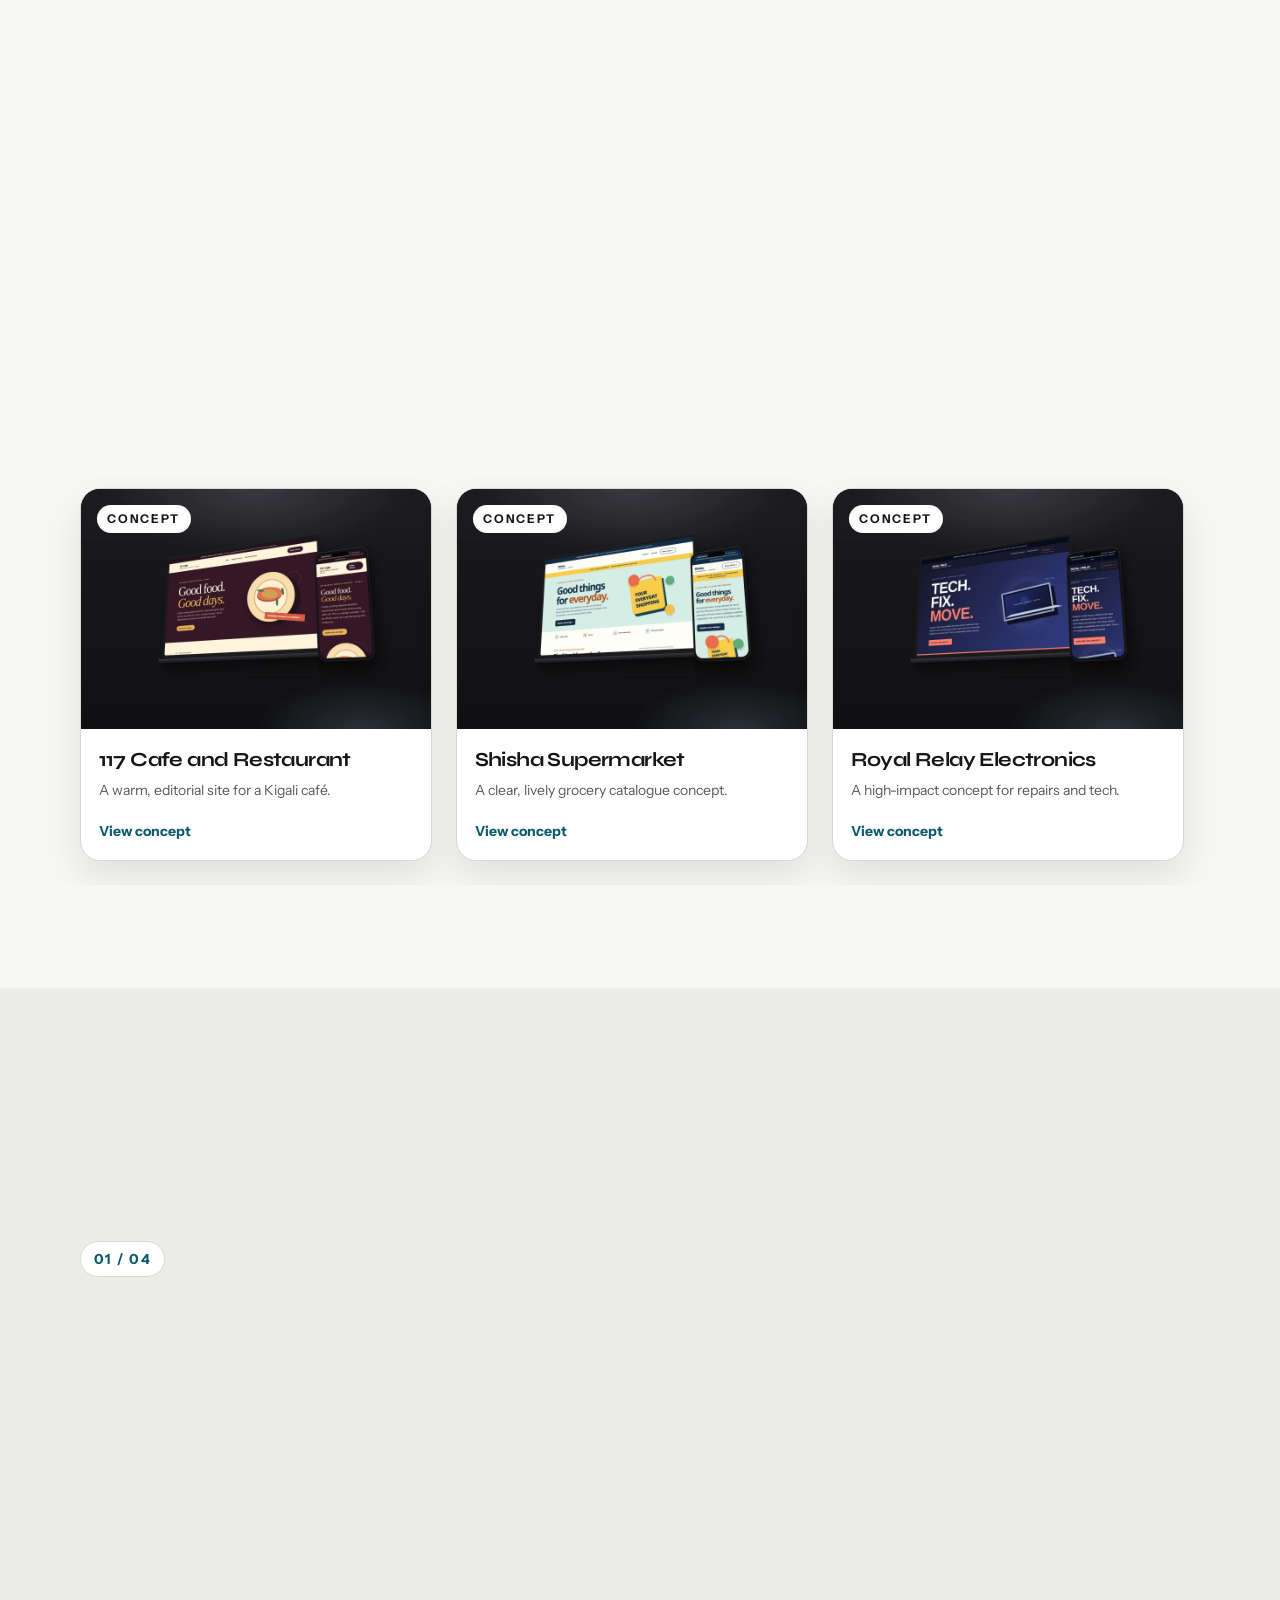
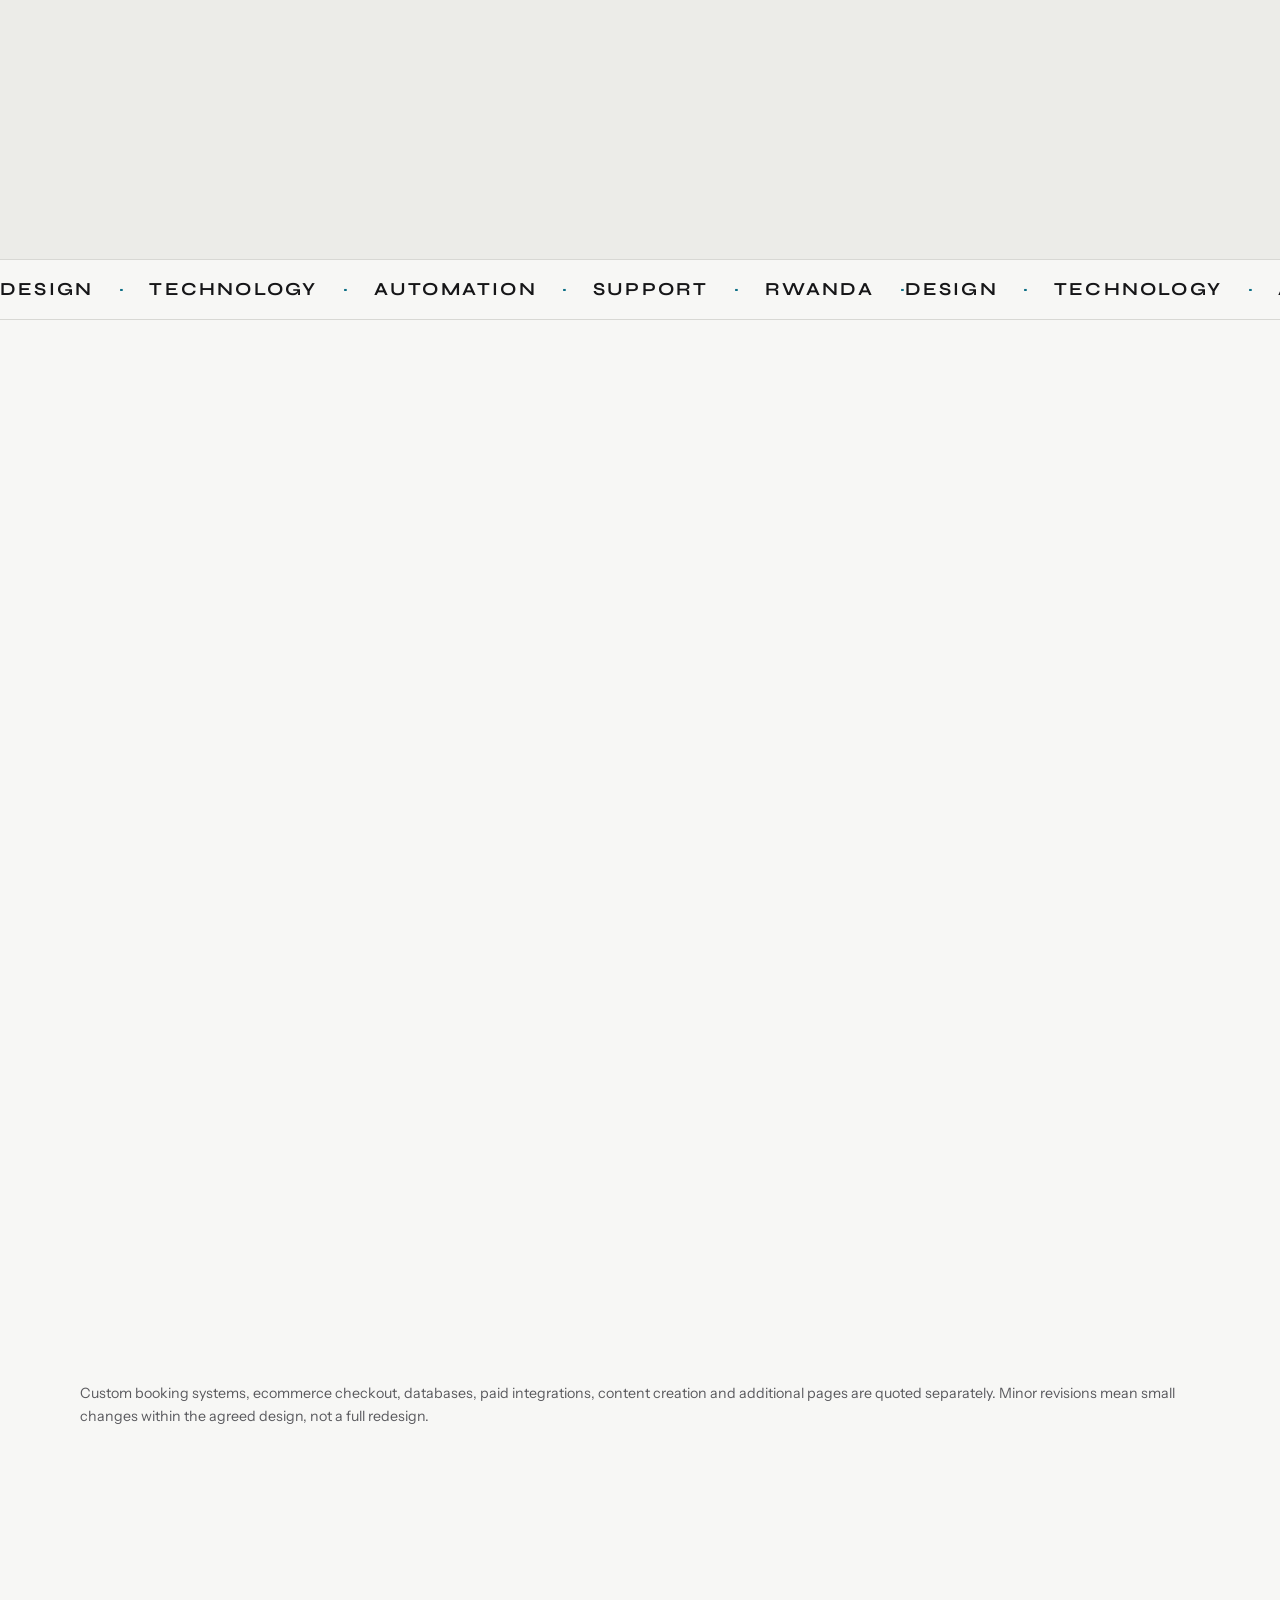
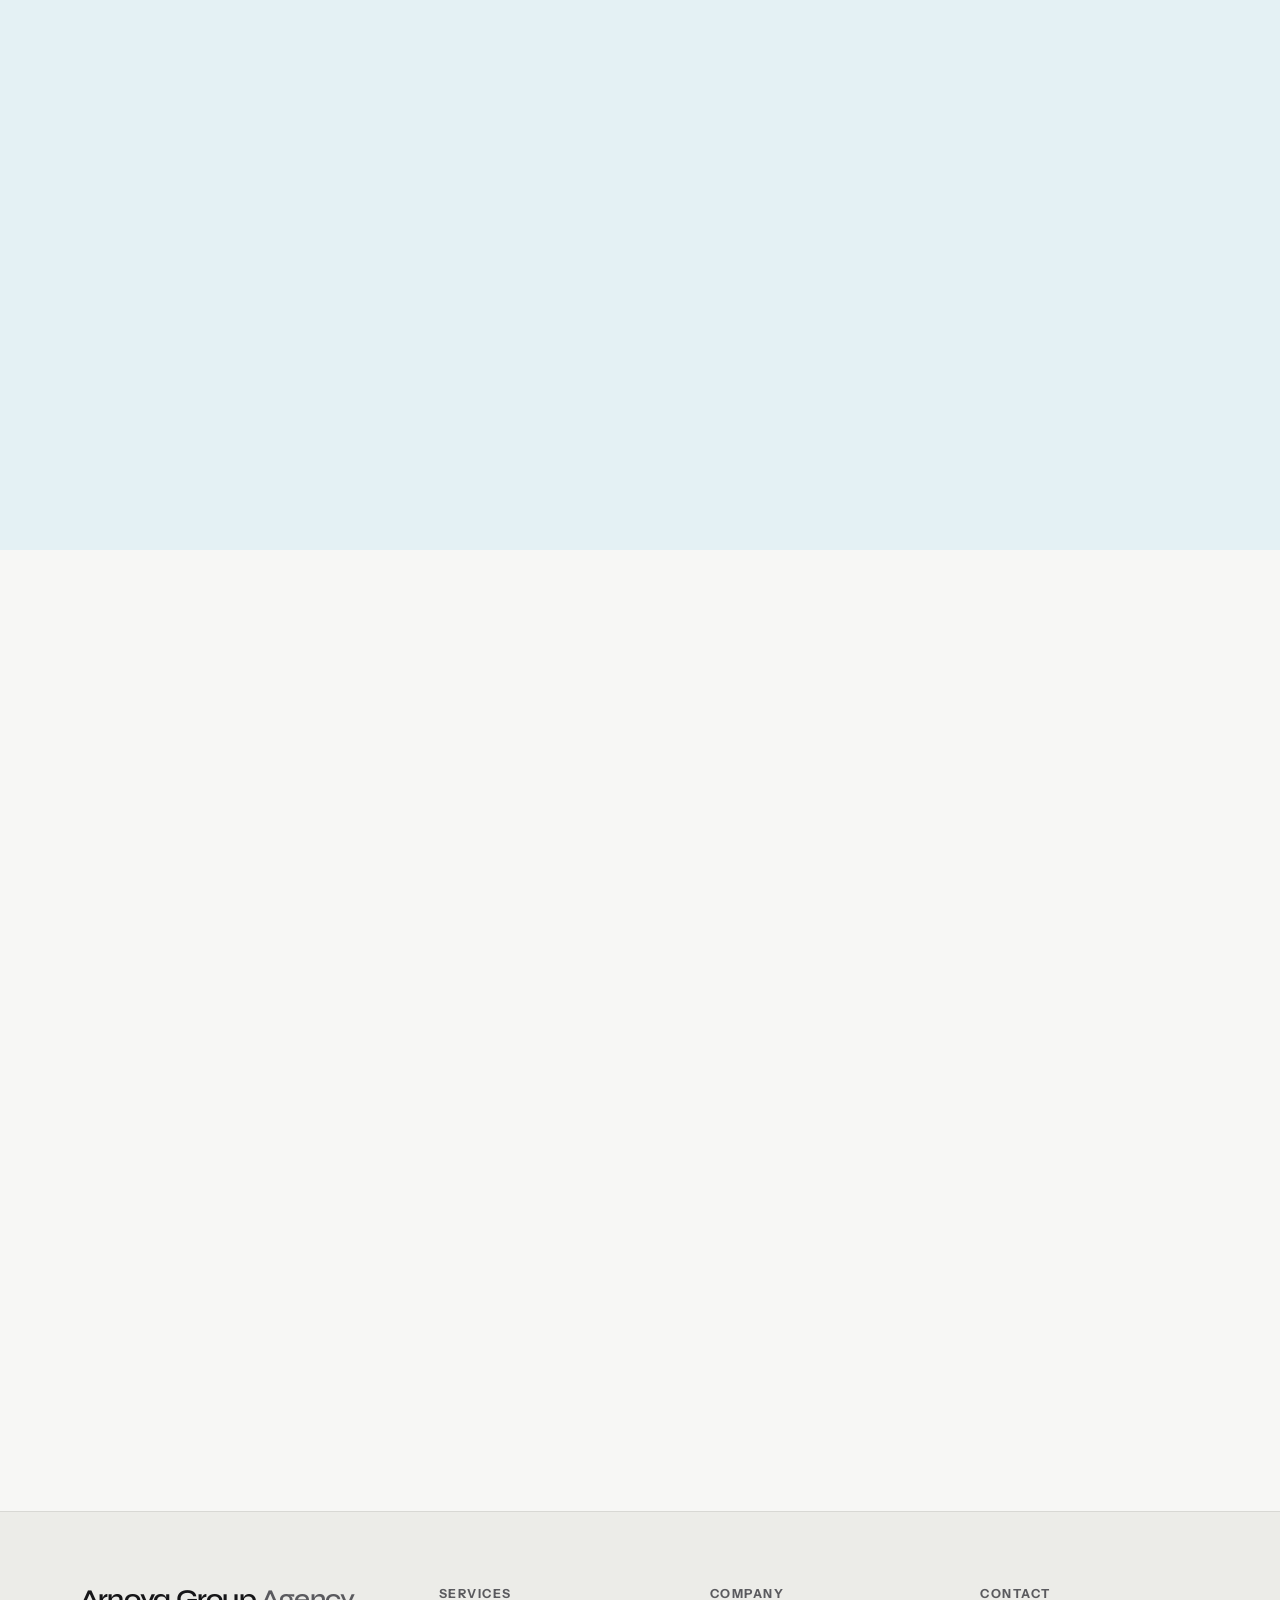
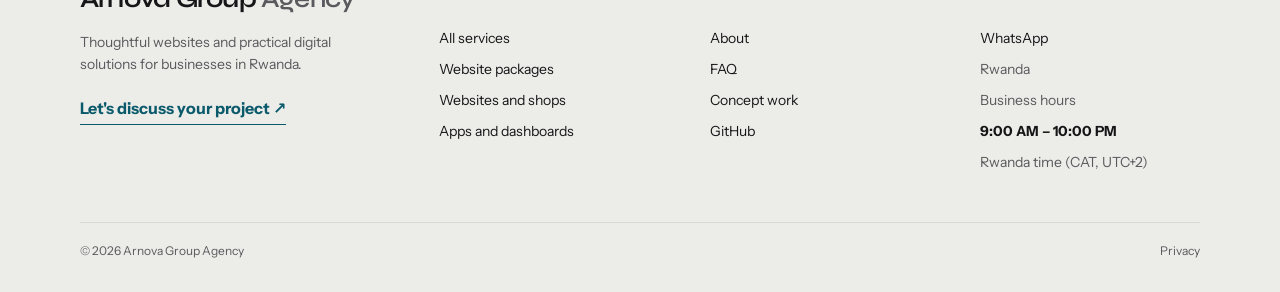
==== commit c7dd0acc: "Turn the site into a single page and convert every published price. Replace the extra HTML pages wit" ====
--- a/index.html
+++ b/index.html
@@ -161,25 +161,55 @@
     </div>
   </div>
   <div class="arnova-concept-scroller" tabindex="0" aria-label="Concept site gallery">
-    <a class="arnova-concept-card" href="concepts/117-cafe/">
+    <button type="button" class="arnova-concept-card" data-concept="117-cafe" aria-haspopup="dialog" aria-controls="concept-117-cafe">
       <span class="arnova-concept-card__label">Concept</span>
       <img src="assets/images/showcase/117-cafe.webp" width="1600" height="1100" alt="Laptop and phone mockup of the 117 Cafe and Restaurant concept site." loading="lazy">
       <h3>117 Cafe and Restaurant</h3>
       <p>A warm, editorial site for a Kigali café.</p>
-    </a>
-    <a class="arnova-concept-card" href="concepts/shisha-supermarket/">
+      <span class="arnova-concept-card__more">View concept</span>
+    </button>
+    <button type="button" class="arnova-concept-card" data-concept="shisha-supermarket" aria-haspopup="dialog" aria-controls="concept-shisha-supermarket">
       <span class="arnova-concept-card__label">Concept</span>
       <img src="assets/images/showcase/shisha-supermarket.webp" width="1600" height="1100" alt="Laptop and phone mockup of the Shisha Supermarket concept site." loading="lazy">
       <h3>Shisha Supermarket</h3>
       <p>A clear, lively grocery catalogue concept.</p>
-    </a>
-    <a class="arnova-concept-card" href="concepts/royal-relay-electronics/">
+      <span class="arnova-concept-card__more">View concept</span>
+    </button>
+    <button type="button" class="arnova-concept-card" data-concept="royal-relay-electronics" aria-haspopup="dialog" aria-controls="concept-royal-relay-electronics">
       <span class="arnova-concept-card__label">Concept</span>
       <img src="assets/images/showcase/royal-relay-electronics.webp" width="1600" height="1100" alt="Laptop and phone mockup of the Royal Relay Electronics concept site." loading="lazy">
       <h3>Royal Relay Electronics</h3>
       <p>A high-impact concept for repairs and tech.</p>
-    </a>
-  </div>
+      <span class="arnova-concept-card__more">View concept</span>
+    </button>
+  </div>
+  <dialog class="arnova-concept-dialog" id="concept-117-cafe" aria-labelledby="concept-117-cafe-title">
+    <div class="arnova-concept-dialog__inner">
+      <button type="button" class="arnova-concept-dialog__close">Close</button>
+      <span class="arnova-concept-card__label">Concept</span>
+      <img src="assets/images/showcase/117-cafe.webp" width="1600" height="1100" alt="Laptop and phone mockup of the 117 Cafe and Restaurant concept site.">
+      <h3 id="concept-117-cafe-title">117 Cafe and Restaurant</h3>
+      <p>An unofficial restaurant website concept — not a live menu or a service run by the café. The proposed design uses a warm, editorial direction so a future official site could present food, a visit path and contact details once the business supplies and approves them.</p>
+    </div>
+  </dialog>
+  <dialog class="arnova-concept-dialog" id="concept-shisha-supermarket" aria-labelledby="concept-shisha-supermarket-title">
+    <div class="arnova-concept-dialog__inner">
+      <button type="button" class="arnova-concept-dialog__close">Close</button>
+      <span class="arnova-concept-card__label">Concept</span>
+      <img src="assets/images/showcase/shisha-supermarket.webp" width="1600" height="1100" alt="Laptop and phone mockup of the Shisha Supermarket concept site.">
+      <h3 id="concept-shisha-supermarket-title">Shisha Supermarket</h3>
+      <p>An unofficial supermarket website concept. Department cards are examples of how a catalogue could be organised — not real stock or product offers. Actual products, prices and availability would need business approval.</p>
+    </div>
+  </dialog>
+  <dialog class="arnova-concept-dialog" id="concept-royal-relay-electronics" aria-labelledby="concept-royal-relay-electronics-title">
+    <div class="arnova-concept-dialog__inner">
+      <button type="button" class="arnova-concept-dialog__close">Close</button>
+      <span class="arnova-concept-card__label">Concept</span>
+      <img src="assets/images/showcase/royal-relay-electronics.webp" width="1600" height="1100" alt="Laptop and phone mockup of the Royal Relay Electronics concept site.">
+      <h3 id="concept-royal-relay-electronics-title">Royal Relay Electronics</h3>
+      <p>An unofficial design proposal for a repair and electronics shop. It explores how repair enquiries and accessory information could be organised. It is not confirmation of particular repairs, parts, prices or warranties.</p>
+    </div>
+  </dialog>
 </section>
 
 <section class="section process-section" id="process" aria-labelledby="arnova-process-title">
@@ -328,26 +358,26 @@
             <tr>
               <td>.co.rw</td>
               <td>Included</td>
-              <td>18,000 RWF (12,000 domain + 6,000 hosting administration)</td>
+              <td><span data-rwf="18000">18,000 RWF</span> (<span data-rwf="12000">12,000 RWF</span> domain + <span data-rwf="6000">6,000 RWF</span> hosting administration)</td>
             </tr>
             <tr>
               <td>.rw</td>
-              <td>+9,000 RWF</td>
+              <td>+<span data-rwf="9000">9,000 RWF</span></td>
               <td>Confirm at quotation</td>
             </tr>
             <tr>
               <td>.com</td>
-              <td>+23,000 RWF</td>
-              <td>38,000 RWF (32,000 domain + 6,000 hosting administration)</td>
+              <td>+<span data-rwf="23000">23,000 RWF</span></td>
+              <td><span data-rwf="38000">38,000 RWF</span> (<span data-rwf="32000">32,000 RWF</span> domain + <span data-rwf="6000">6,000 RWF</span> hosting administration)</td>
             </tr>
             <tr>
               <td>.net</td>
-              <td>+24,000 RWF</td>
+              <td>+<span data-rwf="24000">24,000 RWF</span></td>
               <td>Confirm at quotation</td>
             </tr>
             <tr>
               <td>.org</td>
-              <td>+23,000 RWF</td>
+              <td>+<span data-rwf="23000">23,000 RWF</span></td>
               <td>Confirm at quotation</td>
             </tr>
           </tbody>
@@ -355,12 +385,80 @@
       </div>
       <p class="muted spaced-sm">These are indicative prices, not live domain availability or a guaranteed registrar quote. Domain taxes, provider charges and non-static hosting requirements may change the final price.</p>
 
-      <h3>Optional care and edits</h3>
-      <p><strong>Basic maintenance:</strong> <span data-rwf="8000">8,000 RWF</span>/month. <strong>Business maintenance:</strong> <span data-rwf="15000">15,000 RWF</span>/month. Both are optional; scope is confirmed in your quote.</p>
+      <!--
+        [CONFIRM WITH ATECK] Daily care policy still open: any minimum number of days,
+        and the invoicing cadence (for example weekly, monthly in arrears, or prepaid).
+        Do not publish those terms until they are confirmed.
+      -->
+      <div class="arnova-daily-care" id="daily-care">
+        <h3>Optional daily care</h3>
+        <p>Care is optional. The prices below are listed per day, with Polish złoty as the base price. Other currencies are shown as approximate conversions.</p>
+        <ul>
+          <li>
+            <h4><span data-pln="24">24 PLN</span> / day</h4>
+            <p>Content and text edits and uptime checks.</p>
+          </li>
+          <li>
+            <h4><span data-pln="30">30 PLN</span> / day</h4>
+            <p>The previous tier, plus image and section updates.</p>
+          </li>
+          <li>
+            <h4><span data-pln="40">40 PLN</span> / day</h4>
+            <p>The previous tier, plus small new sections and monthly backups.</p>
+          </li>
+          <li>
+            <h4><span data-pln="55">55 PLN</span> / day</h4>
+            <p>The previous tier, plus priority fixes and basic SEO tweaks.</p>
+          </li>
+          <li>
+            <h4><span data-pln="64">64 PLN</span> / day</h4>
+            <p>The previous tier, plus same-day priority and integration or form support.</p>
+          </li>
+        </ul>
+        <h4>How daily care billing works</h4>
+        <p>You are billed only for the days you choose care. It is optional, and you can pause or stop at any time. Polish złoty is the base price; other currencies are shown as approximate conversions. Payment is through the methods on this page. Exact scope and payment schedule are confirmed in your written quote.</p>
+      </div>
+      <h3>Optional one-off edits</h3>
       <p><strong>Small edit:</strong> from <span data-rwf="3000">3,000 RWF</span>. <strong>Extra page:</strong> from <span data-rwf="10000">10,000 RWF</span>. <strong>Annual refresh:</strong> from <span data-rwf="20000">20,000 RWF</span>. Full redesigns and new features are quoted separately.</p>
-      <p class="muted">Domain/hosting renewal is separate from optional maintenance unless expressly bundled in your quote.</p>
-      <p>A one-time website payment starts from <span data-rwf="35000">35,000 RWF</span>. Yearly renewal for an eligible .co.rw domain plus static hosting administration starts from <span data-rwf="18000">18,000 RWF</span> per year. A .com renewal with hosting administration is estimated at <span data-rwf="38000">38,000 RWF</span>/year. These renewals are not a new website-build fee.</p>
-      <p class="muted spaced-sm">The full pricing page also covers payment methods. <a href="pricing/">Open the pricing page</a> if you want that detail in one place.</p>
+      <p class="muted">Domain/hosting renewal is separate from optional care unless expressly bundled in your quote.</p>
+      <div class="arnova-pay-methods" id="payment-methods">
+        <h3>Accepted payment methods</h3>
+        <p>We accept MTN Mobile Money, BLIK and bank transfer. Ask for confirmed payment details and your invoice before sending money.</p>
+        <div class="arnova-pay-grid">
+          <article>
+            <h4>MTN Mobile Money</h4>
+            <p>Pay conveniently using MTN MoMo. Contact us for the verified receiving number and payment reference.</p>
+          </article>
+          <article>
+            <h4>BLIK</h4>
+            <p>For customers using BLIK in Poland. Request the supported payment instructions before transferring funds.</p>
+          </article>
+          <article>
+            <h4>Bank transfer</h4>
+            <p>Pay by bank transfer using the account and reference provided on your confirmed invoice. International bank fees may apply.</p>
+          </article>
+        </div>
+        <p>Never send money to payment details that have not been verified with Arnova Group Agency.</p>
+        <a class="pill" href="https://wa.me/250794607518?text=Hello%20ArnovaGroup%2C%20please%20send%20your%20verified%20MTN%20MoMo%2C%20BLIK%20or%20bank%20transfer%20payment%20instructions.">Request payment instructions</a>
+      </div>
+      <div class="arnova-pay-plans" id="payments">
+        <h3>One-time, monthly or yearly</h3>
+        <p>Choose the payment arrangement that suits your business. These are different options, not three compulsory fees. A written quote confirms eligibility and exact terms.</p>
+        <ol>
+          <li id="one-time">
+            <h4>One-time website payment</h4>
+            <p><strong>From <span data-rwf="35000">35,000 RWF</span> once.</strong> Pay the agreed build price for your selected package. First-year eligible domain and static hosting are included. No mandatory monthly maintenance. Domain and hosting renewals apply after year one.</p>
+          </li>
+          <li id="monthly">
+            <h4>Monthly payment plan</h4>
+            <p><strong>Request a custom monthly installment quote.</strong> Spread an approved website build over agreed monthly payments instead of paying the full amount upfront. The number of months, total price, deposit, site ownership, support and cancellation terms must be agreed before work begins. Monthly maintenance is separate and optional.</p>
+          </li>
+          <li id="yearly">
+            <h4>Yearly renewal payment</h4>
+            <p><strong>From <span data-rwf="18000">18,000 RWF</span> per year</strong> for an eligible .co.rw domain plus static-hosting administration after the included first year. A .com renewal with hosting administration is estimated at <strong><span data-rwf="38000">38,000 RWF</span>/year</strong>. These renewals are not a new website-build fee.</p>
+          </li>
+        </ol>
+      </div>
     </div>
   </div>
 </section>
@@ -393,6 +491,30 @@
       <details>
         <summary>How do we get started?</summary>
         <p>Send a short description of your business and what you want the website or digital tool to accomplish.</p>
+      </details>
+      <details>
+        <summary>Can I pay in euros, dollars or Polish złoty?</summary>
+        <p>Yes, request a quote in EUR, USD or PLN. We confirm the exchange rate, exact invoice amount and available receiving channel before payment.</p>
+      </details>
+      <details>
+        <summary>Do I have to pay every month?</summary>
+        <p>No. Our standard website packages are one-time builds. Daily care and other maintenance are optional. Domain and hosting renewal costs apply when the first-year period ends.</p>
+      </details>
+      <details>
+        <summary>Can I pay in two parts?</summary>
+        <p>You can request an approved staged payment plan. We will write the amounts, due dates and delivery conditions in the quotation before starting work.</p>
+      </details>
+      <details>
+        <summary>What if I need more pages or online payments?</summary>
+        <p>We provide a custom quote for added pages, booking systems, databases, online checkout, integrations and other features outside the selected package.</p>
+      </details>
+      <details>
+        <summary>Who owns my website?</summary>
+        <p>Ownership, domain registration, access credentials, third-party subscriptions and any transfer arrangements are defined in your written agreement before payment.</p>
+      </details>
+      <details>
+        <summary>What should be on a first website?</summary>
+        <p>For many local businesses, a clear one-page site is a good start. It can list your real services, a working phone number or WhatsApp link, your correct location, photos you have permission to use, and one clear next step — contact, book, enquire or visit.</p>
       </details>
     </div>
   </div>
@@ -407,5 +529,27 @@
     <p class="business-hours"><strong>Business hours:</strong> 9:00 AM – 10:00 PM (Rwanda time)</p>
   </div>
 </section>
+
+<section class="section arnova-privacy" id="privacy">
+  <div class="wrap">
+    <div class="section-head arnova-reveal">
+      <div>
+        <p class="eyebrow">Privacy</p>
+        <h2>How this website <em>handles</em> information.</h2>
+      </div>
+    </div>
+    <div class="arnova-privacy__copy arnova-reveal">
+      <p>This website is a public brochure for Arnova Group Agency in Rwanda. It does not create accounts, and it does not use tracking cookies or advertising pixels.</p>
+      <h3>What this site stores</h3>
+      <p>If you use the theme switch, your browser may keep a single preference (<code>arnova-theme</code>) in local storage so the site can remember light or dark mode. You can clear it at any time in your browser settings.</p>
+      <h3>Getting in touch</h3>
+      <p>Contact links open WhatsApp, which is operated by a third party. Anything you send there is handled under WhatsApp’s own terms and is not stored by this website. This site does not collect a mailing list and does not have an on-site enquiry form at present.</p>
+      <h3>Embedded or linked services</h3>
+      <p>Some pages may link to GitHub or other public sites. Those services have their own privacy practices once you leave this website.</p>
+      <h3>Contact</h3>
+      <p>Questions about this notice can be sent through the WhatsApp link on the site. We serve businesses in Rwanda. This website does not list a street address.</p>
+    </div>
+  </div>
+</section>
 </main>
-<footer class="agency-footer" aria-label="Arnova Group Agency footer"><div class="wrap agency-footer-grid"><div class="agency-footer-intro"><a class="agency-footer-brand" href="#top">Arnova Group <span>Agency</span></a><p>Thoughtful websites and practical digital solutions for businesses in Rwanda.</p><a class="agency-footer-cta" href="#contact">Let's discuss your project ↗</a></div><div class="agency-footer-column"><h3>Services</h3><a href="#services">All services</a><a href="#pricing">Website packages</a><a href="#services">Websites and shops</a><a href="#services">Apps and dashboards</a></div><div class="agency-footer-column"><h3>Company</h3><a href="#about">About</a><a href="blog/index.html">Insights</a><a href="concepts/index.html">Concept archive</a><a href="https://github.com/Arnold-RG/arnova-group-agency" target="_blank" rel="noopener noreferrer">GitHub</a></div><div class="agency-footer-column"><h3>Contact</h3><a href="https://wa.me/250794607518?text=Hello%20Arnova%20Group%20Agency%2C%20I%27d%20like%20to%20discuss%20a%20project." target="_blank" rel="noopener noreferrer">WhatsApp</a><p>Rwanda</p><span>Business hours</span><strong>9:00 AM – 10:00 PM</strong><small>Rwanda time (CAT, UTC+2)</small></div></div><div class="wrap agency-footer-bottom"><span>© 2026 Arnova Group Agency</span><span class="agency-footer-legal"><a href="privacy.html">Privacy</a></span></div></footer><script src="js/chrome.js" defer></script><script src="js/nav.js" defer></script><script src="js/hero-video.js" defer></script><script src="js/home-showcase.js" defer></script><script src="js/pricing-currency.js" defer></script></body></html>
+<footer class="agency-footer" aria-label="Arnova Group Agency footer"><div class="wrap agency-footer-grid"><div class="agency-footer-intro"><a class="agency-footer-brand" href="#top">Arnova Group <span>Agency</span></a><p>Thoughtful websites and practical digital solutions for businesses in Rwanda.</p><a class="agency-footer-cta" href="#contact">Let's discuss your project ↗</a></div><div class="agency-footer-column"><h3>Services</h3><a href="#services">All services</a><a href="#pricing">Website packages</a><a href="#services">Websites and shops</a><a href="#services">Apps and dashboards</a></div><div class="agency-footer-column"><h3>Company</h3><a href="#about">About</a><a href="#faq">FAQ</a><a href="#work">Concept work</a><a href="https://github.com/Arnold-RG/arnova-group-agency" target="_blank" rel="noopener noreferrer">GitHub</a></div><div class="agency-footer-column"><h3>Contact</h3><a href="https://wa.me/250794607518?text=Hello%20Arnova%20Group%20Agency%2C%20I%27d%20like%20to%20discuss%20a%20project." target="_blank" rel="noopener noreferrer">WhatsApp</a><p>Rwanda</p><span>Business hours</span><strong>9:00 AM – 10:00 PM</strong><small>Rwanda time (CAT, UTC+2)</small></div></div><div class="wrap agency-footer-bottom"><span>© 2026 Arnova Group Agency</span><span class="agency-footer-legal"><a href="#privacy">Privacy</a></span></div></footer><script src="js/chrome.js" defer></script><script src="js/nav.js" defer></script><script src="js/hero-video.js" defer></script><script src="js/home-showcase.js" defer></script><script src="js/pricing-currency.js" defer></script></body></html>
--- a/css/nav.css
+++ b/css/nav.css
@@ -1,18 +1,6 @@
 /* Live mobile navigation: glassy pill bar, notched centre FAB, sliding indicator.
    Linked from each page that carries .arnova-mobile-dock. Colours come only
    from tokens. */
-
-/* Anchor landing: sit below the sticky header; existing offset tokens. */
-#top,#work,#services,#pricing,#about,#contact,#solutions,#principles,#process,#faq,
-[id^="service-"]{
-  scroll-margin-top:var(--space-header-offset);
-}
-@media(max-width:900px),(max-width:1100px) and (max-height:500px) and (orientation:landscape){
-  #top,#work,#services,#pricing,#about,#contact,#solutions,#principles,#process,#faq,
-  [id^="service-"]{
-    scroll-margin-top:var(--space-header-offset-narrow);
-  }
-}
 
 .arnova-mobile-dock,
 .arnova-dock-sheet{display:none}
--- a/css/home.css
+++ b/css/home.css
@@ -1262,3 +1262,194 @@
   font-family:"Fraunces Display",Georgia,"Times New Roman",serif;
   font-weight:600;
 }
+
+
+/* Concept cards are in-page buttons (no off-site pages) */
+button.arnova-concept-card{
+  appearance:none;
+  -webkit-appearance:none;
+  font:inherit;
+  text-align:left;
+  padding:0;
+  width:auto;
+  color:var(--color-text);
+  cursor:pointer;
+}
+.arnova-concept-card__more{
+  display:inline-block;
+  margin:0 1.1rem 1.15rem;
+  color:var(--color-text-accent);
+  font-size:var(--text-sm);
+  font-weight:700;
+}
+.arnova-concept-dialog{
+  width:min(40rem, calc(100vw - 2 * var(--space-gutter)));
+  max-height:calc(100vh - var(--space-header-offset) - var(--space-dock-offset) - 1.5rem);
+  margin:max(var(--space-header-offset), 1.25rem) auto max(var(--space-dock-offset), 1.25rem);
+  padding:0;
+  border:1px solid var(--color-border);
+  border-radius:var(--space-radius-lg);
+  background:var(--color-bg-elevated);
+  color:var(--color-text);
+  box-shadow:0 24px 60px var(--color-shadow);
+  overflow:auto;
+}
+.arnova-concept-dialog::backdrop{
+  background:color-mix(in srgb, var(--color-bg-hero) 78%, transparent);
+}
+.arnova-concept-dialog__inner{
+  position:relative;
+  padding:var(--space-lg);
+}
+.arnova-concept-dialog__inner img{
+  display:block;
+  width:100%;
+  height:auto;
+  aspect-ratio:16/11;
+  object-fit:cover;
+  border-radius:var(--space-radius-md);
+  background:#141416;
+  margin:2.2rem 0 1rem;
+}
+.arnova-concept-dialog__inner h3{
+  margin:0 0 .4rem;
+  font-family:var(--font-display);
+  font-size:var(--text-xl);
+  letter-spacing:-.03em;
+}
+.arnova-concept-dialog__inner p{
+  margin:0;
+  color:var(--color-text-muted);
+}
+.arnova-concept-dialog__close{
+  position:absolute;
+  top:var(--space-md);
+  right:var(--space-md);
+  z-index:1;
+  padding:.4rem .75rem;
+  border:1px solid var(--color-border-strong);
+  border-radius:var(--space-radius-pill);
+  background:var(--color-bg-elevated);
+  color:var(--color-text);
+  font-weight:700;
+}
+.arnova-concept-dialog .arnova-concept-card__label{position:static}
+
+/* Payment methods and plans on the homepage pricing section */
+#pricing .arnova-pay-methods,
+#pricing .arnova-pay-plans{
+  margin-top:var(--space-xl);
+}
+#pricing .arnova-pay-methods h3,
+#pricing .arnova-pay-plans h3{
+  margin:0 0 var(--space-sm);
+  font-family:var(--font-display);
+  font-size:var(--text-xl);
+  letter-spacing:-.03em;
+}
+#pricing .arnova-pay-methods > p,
+#pricing .arnova-pay-plans > p{
+  color:var(--color-text-muted);
+  max-width:42rem;
+}
+#pricing .arnova-pay-grid{
+  display:grid;
+  grid-template-columns:repeat(3, minmax(0, 1fr));
+  gap:var(--space-md);
+  margin:var(--space-md) 0;
+}
+#pricing .arnova-pay-grid article,
+#pricing .arnova-pay-plans li{
+  background:var(--color-bg-elevated);
+  border:1px solid var(--color-border);
+  border-radius:var(--space-radius-md);
+  padding:var(--space-md);
+}
+#pricing .arnova-pay-grid h4,
+#pricing .arnova-pay-plans h4{
+  margin:0 0 .35rem;
+  font-size:var(--text-md);
+}
+#pricing .arnova-pay-grid p,
+#pricing .arnova-pay-plans p{
+  margin:0;
+  color:var(--color-text-muted);
+  font-size:var(--text-sm);
+}
+#pricing .arnova-pay-plans ol{
+  list-style:none;
+  margin:var(--space-md) 0 0;
+  padding:0;
+  display:grid;
+  grid-template-columns:repeat(3, minmax(0, 1fr));
+  gap:var(--space-md);
+  counter-reset:payplan;
+}
+#pricing .arnova-pay-plans li{counter-increment:payplan}
+#pricing .arnova-pay-plans h4::before{
+  content:counter(payplan, decimal-leading-zero) " ";
+  color:var(--color-text-accent);
+  font-weight:800;
+  letter-spacing:.06em;
+  margin-right:.25rem;
+}
+#pricing .arnova-pay-methods .pill{margin-top:var(--space-sm)}
+
+/* In-page privacy notice */
+.arnova-privacy__copy{max-width:42rem}
+.arnova-privacy__copy p{color:var(--color-text-muted)}
+.arnova-privacy__copy h3{
+  margin:1.6rem 0 .5rem;
+  font-size:var(--text-lg);
+  color:var(--color-text);
+}
+.arnova-privacy__copy code{
+  font-size:.95em;
+}
+
+@media(max-width:900px){
+  #pricing .arnova-pay-grid,
+  #pricing .arnova-pay-plans ol{grid-template-columns:1fr}
+}
+@media(prefers-reduced-motion:reduce){
+  .arnova-concept-dialog,
+  .arnova-concept-dialog::backdrop{transition:none}
+}
+
+
+/* Daily care tiers (PLN base) */
+#pricing .arnova-daily-care{margin-top:var(--space-xl)}
+#pricing .arnova-daily-care h3,
+#pricing .arnova-daily-care h4{
+  margin:0 0 var(--space-sm);
+  font-family:var(--font-display);
+  letter-spacing:-.03em;
+}
+#pricing .arnova-daily-care h3{font-size:var(--text-xl)}
+#pricing .arnova-daily-care > p,
+#pricing .arnova-daily-care li p{
+  color:var(--color-text-muted);
+  max-width:42rem;
+}
+#pricing .arnova-daily-care ul{
+  list-style:none;
+  margin:var(--space-md) 0 var(--space-lg);
+  padding:0;
+  display:grid;
+  grid-template-columns:repeat(5, minmax(0, 1fr));
+  gap:var(--space-md);
+}
+#pricing .arnova-daily-care li{
+  background:var(--color-bg-elevated);
+  border:1px solid var(--color-border);
+  border-radius:var(--space-radius-md);
+  padding:var(--space-md);
+}
+#pricing .arnova-daily-care li h4{font-size:var(--text-md);margin:0 0 .35rem}
+#pricing .arnova-daily-care li p{margin:0;font-size:var(--text-sm)}
+@media(max-width:1100px){
+  #pricing .arnova-daily-care ul{grid-template-columns:repeat(2, minmax(0, 1fr))}
+}
+@media(max-width:700px){
+  #pricing .arnova-daily-care ul{grid-template-columns:1fr}
+}
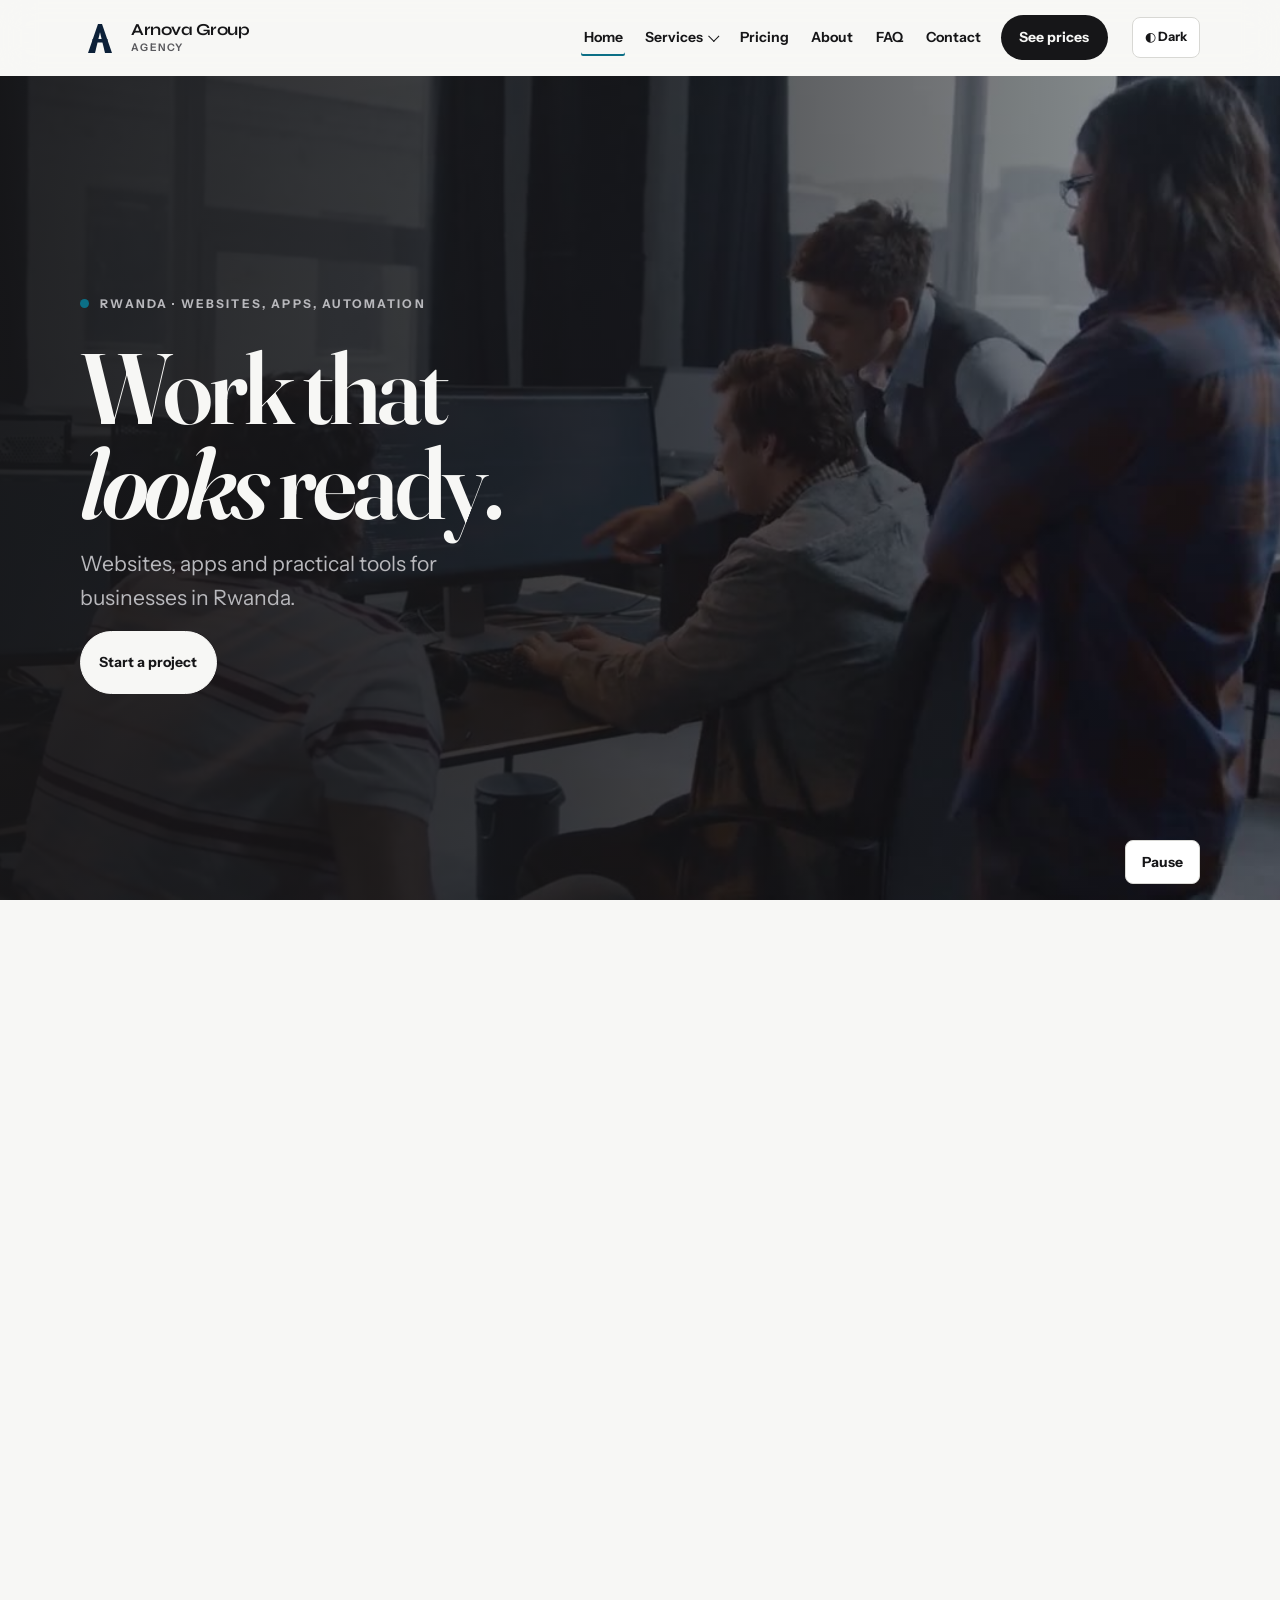
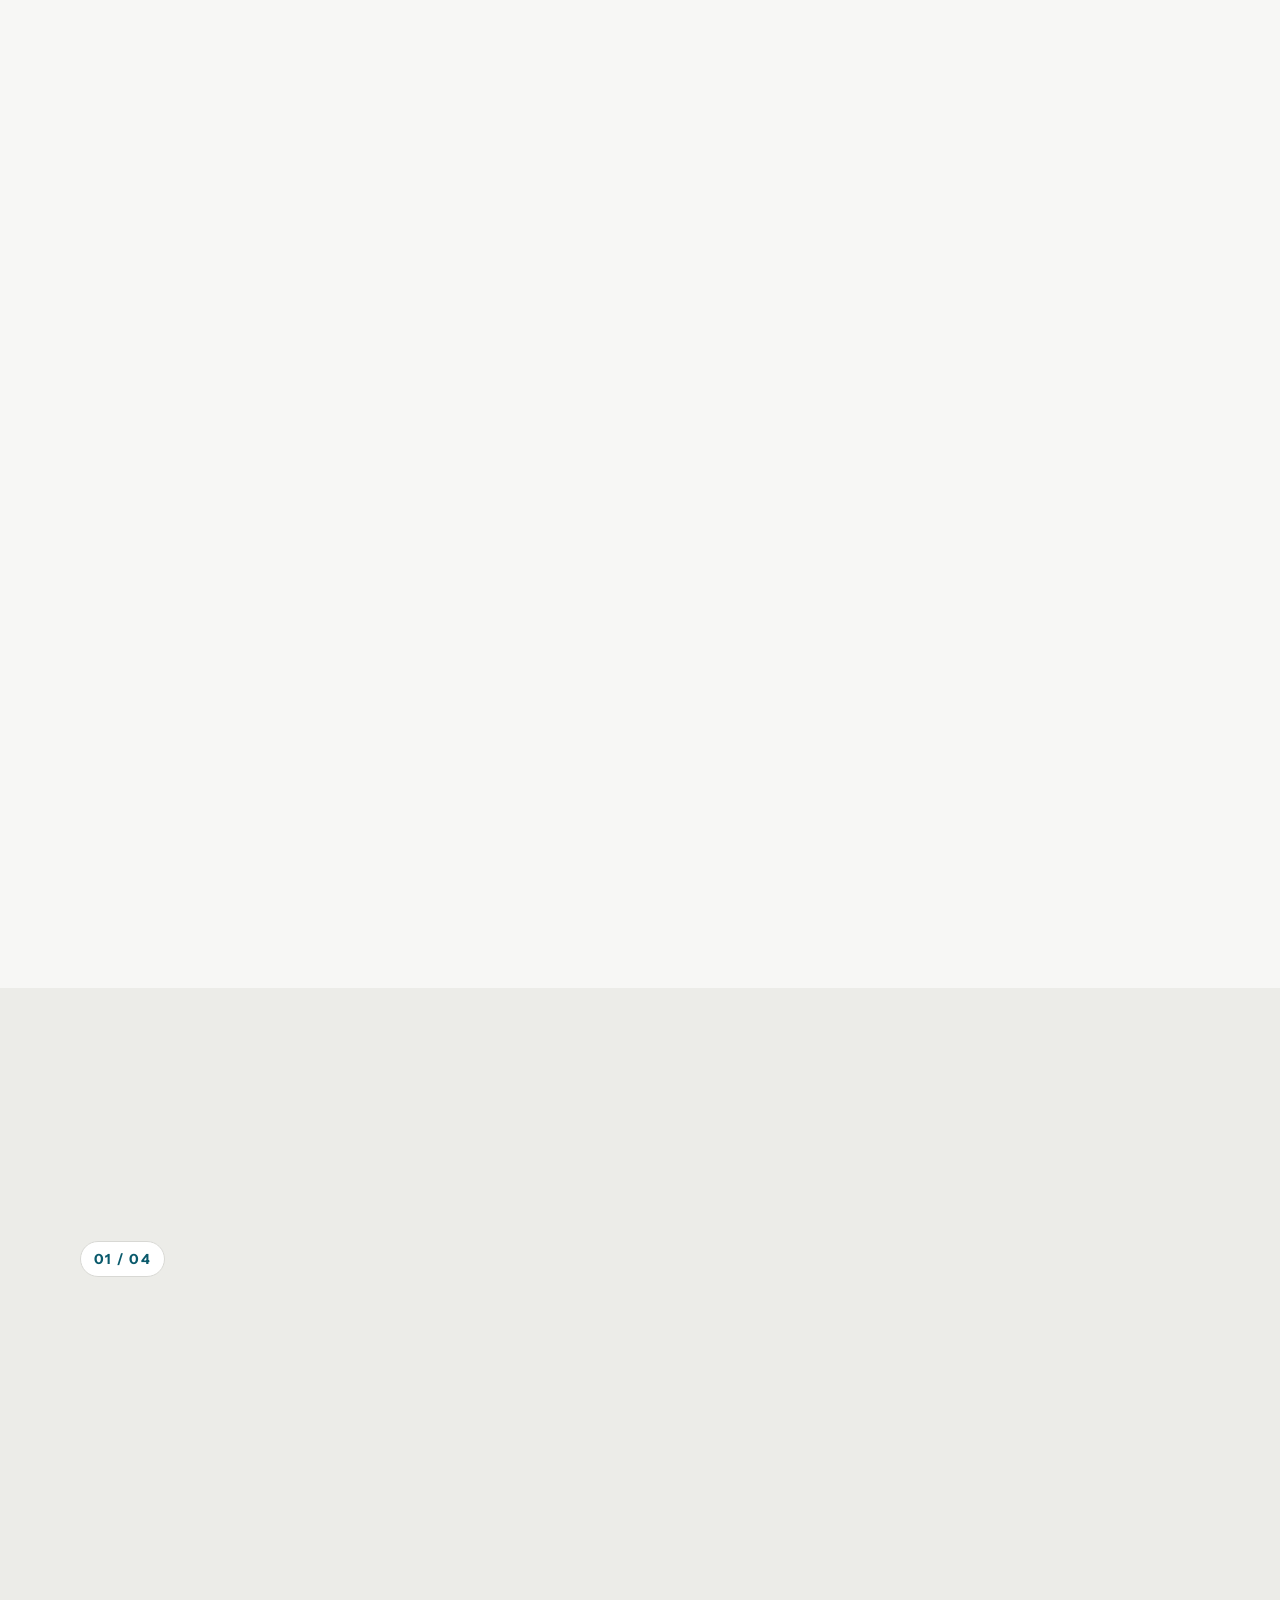
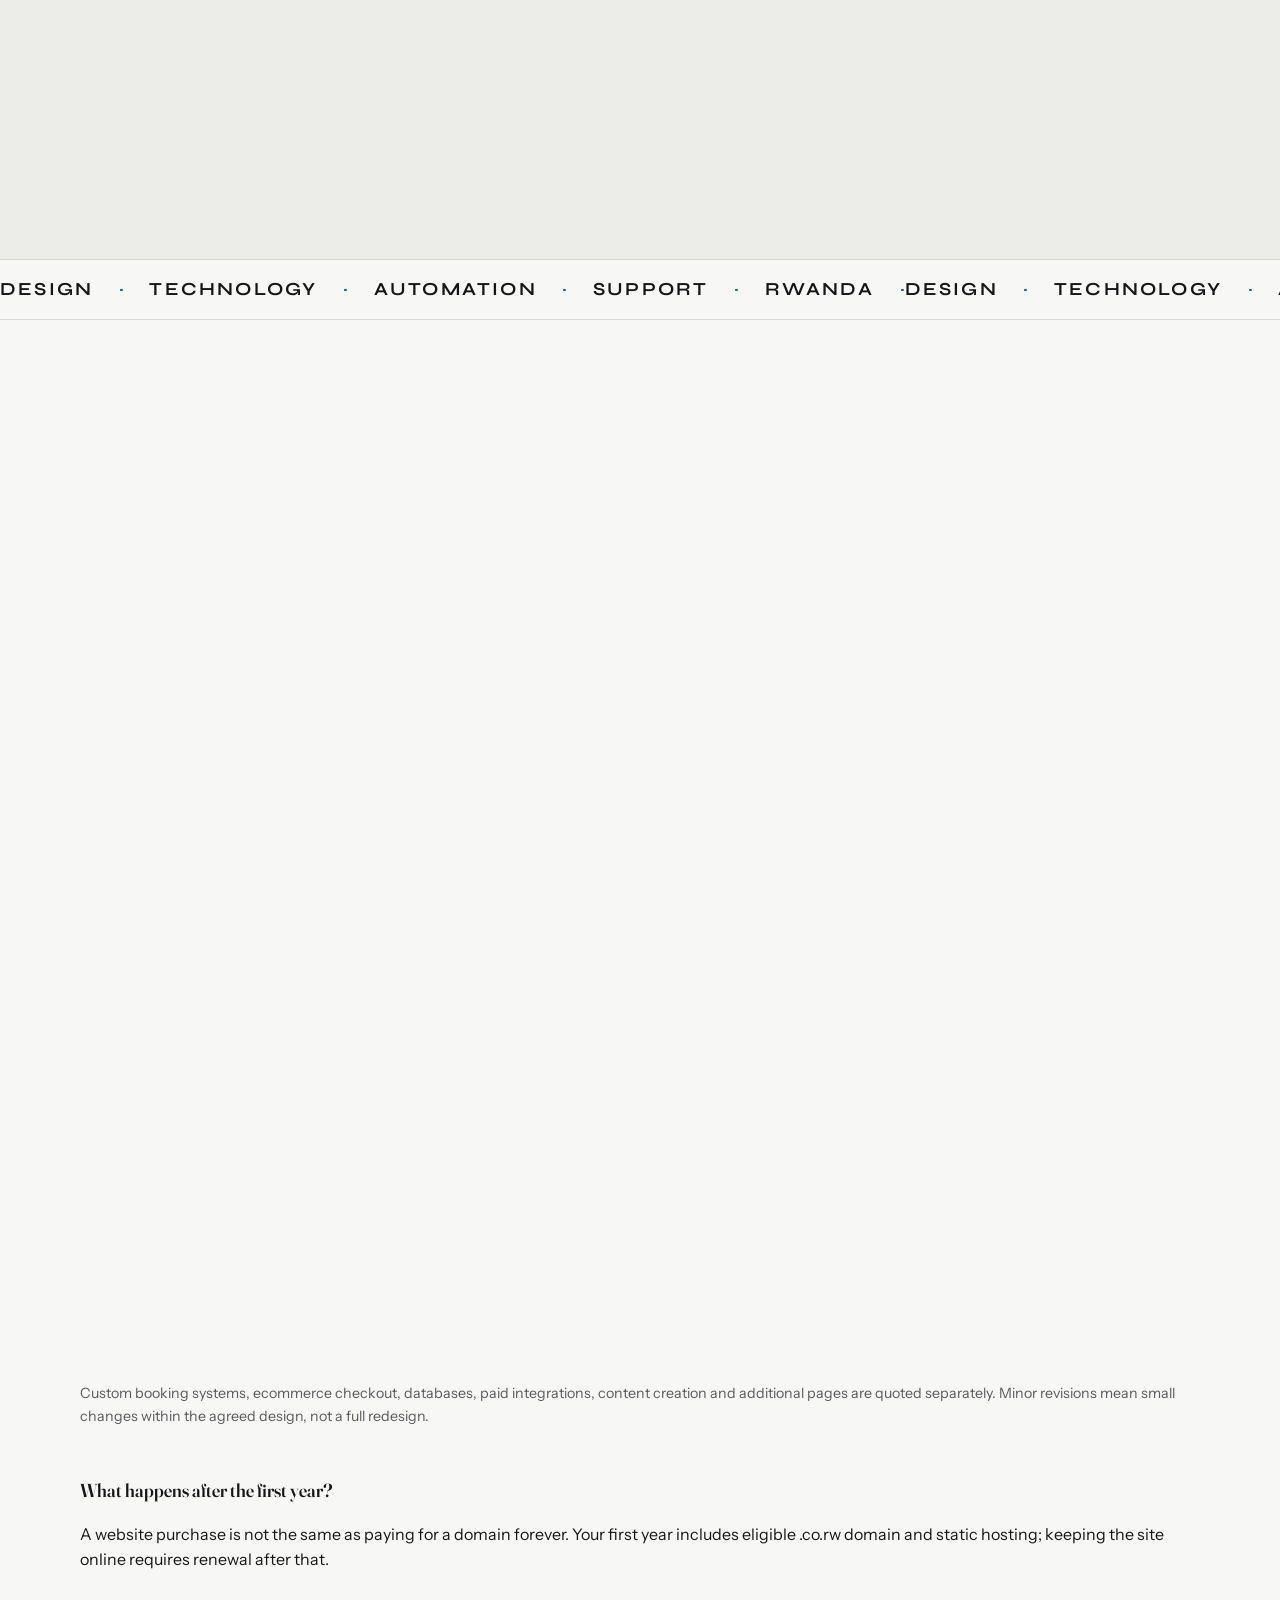
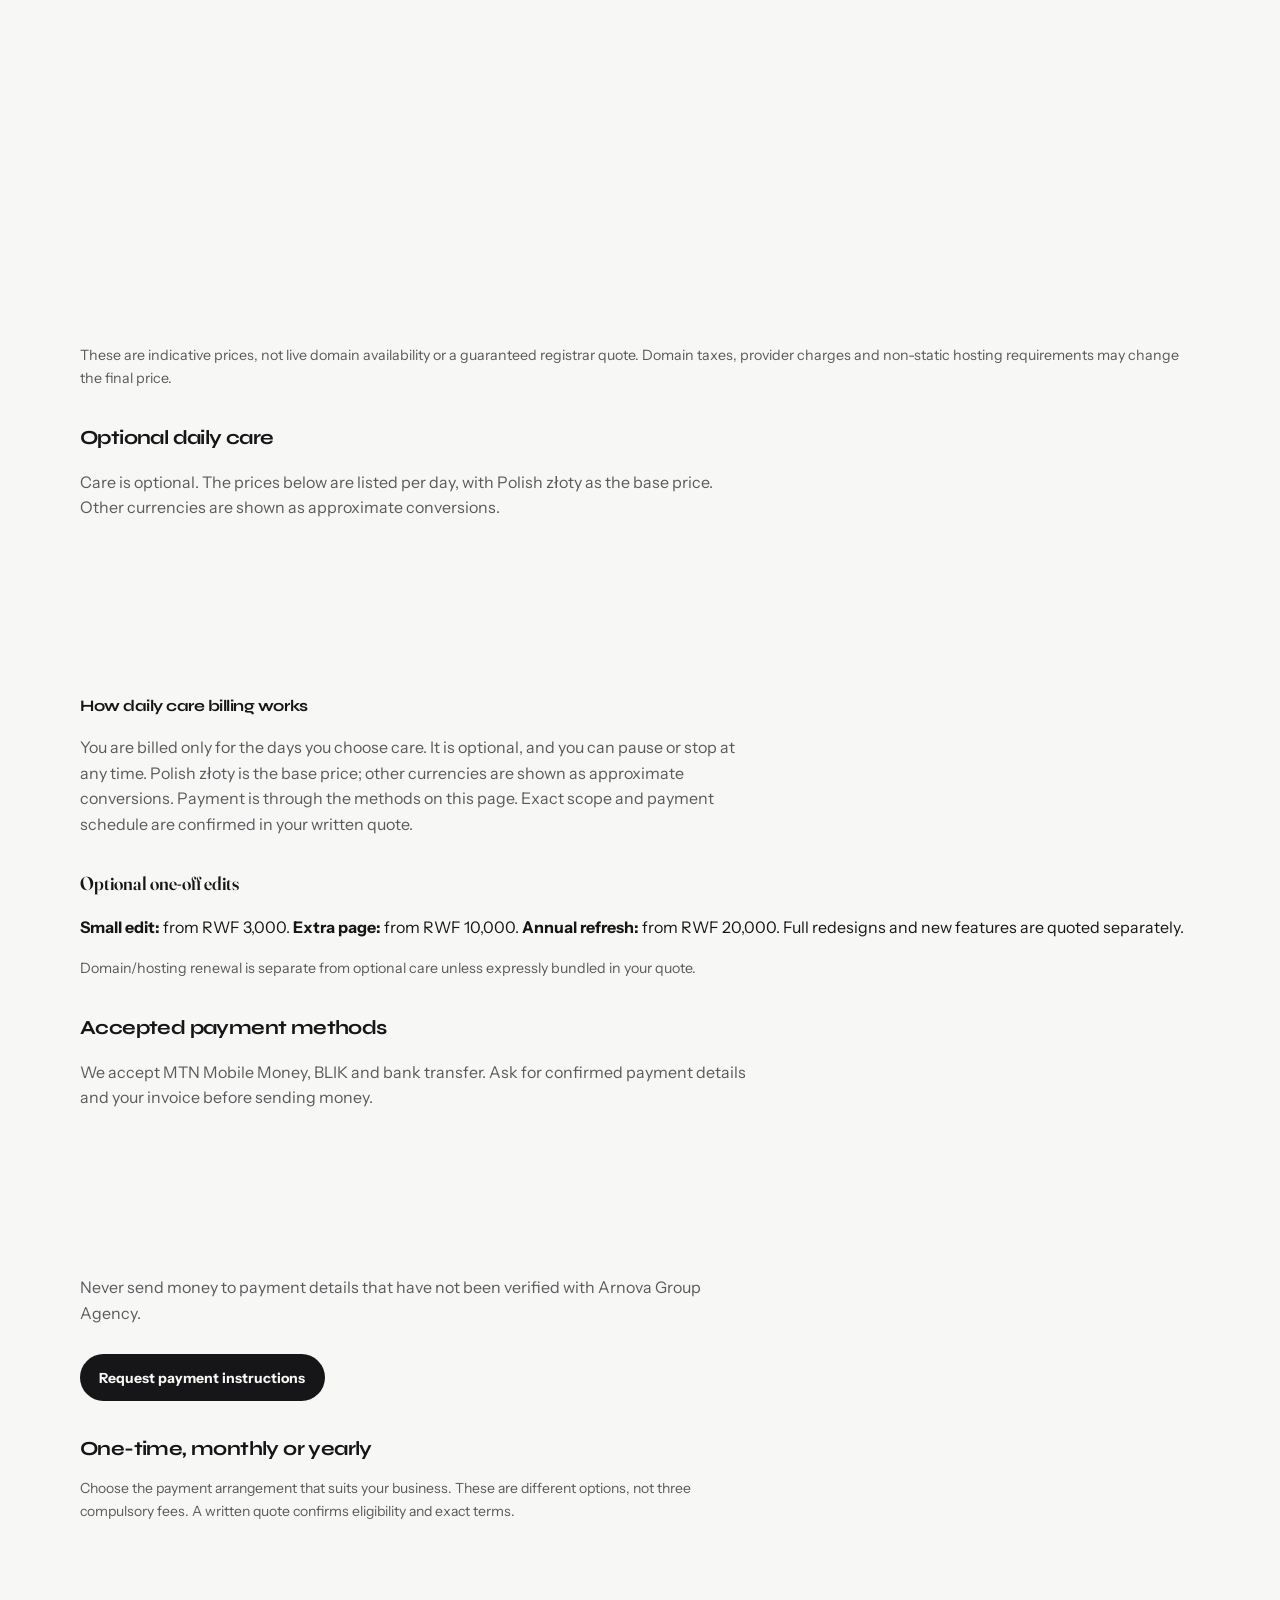
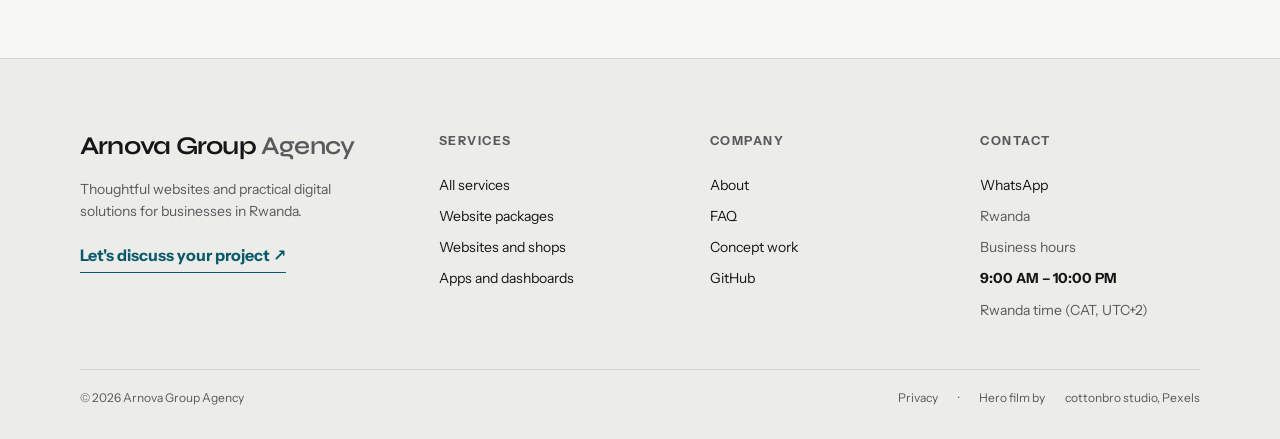
==== commit ead8e1c7: "Fix faded scroll-reveals, dock spy order, and on-load FX requests. Keep reveal content visible by de" ====
--- a/index.html
+++ b/index.html
@@ -2,7 +2,7 @@
 <html lang="en">
 <head>
 <meta charset="utf-8">
-<meta http-equiv="Content-Security-Policy" content="default-src 'self'; style-src 'self'; img-src 'self'; script-src 'self'; connect-src 'self' https://open.er-api.com; form-action 'none'; object-src 'none'; base-uri 'self'; upgrade-insecure-requests">
+<meta http-equiv="Content-Security-Policy" content="default-src 'self'; style-src 'self'; img-src 'self'; script-src 'self'; connect-src 'self'; form-action 'none'; object-src 'none'; base-uri 'self'; upgrade-insecure-requests">
 <meta name="viewport" content="width=device-width,initial-scale=1,viewport-fit=cover">
 <meta name="theme-color" content="#F7F7F5">
 <meta name="description" content="Arnova Group Agency builds websites, digital products and practical business tools for businesses in Rwanda.">
@@ -15,6 +15,7 @@
 <link rel="stylesheet" href="css/tokens.css">
 <link rel="stylesheet" href="css/layout.css"><link rel="stylesheet" href="css/nav.css">
 <link rel="stylesheet" href="css/home.css">
+<noscript><link rel="stylesheet" href="css/reveal-fallback.css"></noscript>
 <script src="js/theme-boot.js"></script>
 </head>
 <body><a class="skip" href="#main">Skip to content</a><header class="wrap nav arnova-site-header" aria-label="Site"><a class="brand" href="#top" aria-label="Arnova Group Agency home"><img src="assets/brand/option-1/mark-light.svg" alt="" class="original-logo original-logo--light" width="48" height="48"><img src="assets/brand/option-1/mark-dark.svg" alt="" class="original-logo original-logo--dark" width="48" height="48"><span class="agency-brand-name">Arnova Group <span>Agency</span></span></a><nav class="nav-links" aria-label="Desktop navigation"><a href="#top" data-nav="home">Home</a><div class="nav-dropdown"><button type="button" class="nav-dropdown__toggle" aria-expanded="false" aria-controls="ag-services-menu" id="ag-services-button">Services</button><div class="nav-dropdown__menu" id="ag-services-menu" hidden role="menu" aria-labelledby="ag-services-button"><a class="nav-dropdown__all" href="#services" role="menuitem">All services</a><a href="#service-websites" role="menuitem">Business websites</a><a href="#service-shops" role="menuitem">Online shops & catalogues</a><a href="#service-apps" role="menuitem">Mobile applications</a><a href="#service-dashboards" role="menuitem">Business dashboards</a><a href="#service-ux" role="menuitem">UI/UX & brand experiences</a><a href="#service-redesign" role="menuitem">Website redesign & maintenance</a><a href="#service-automation" role="menuitem">Automation & integrations</a><a href="#service-data" role="menuitem">Data analysis & reporting</a><a href="#service-security" role="menuitem">Cybersecurity & IT support</a><a href="#service-ai" role="menuitem">AI-assisted digital tools</a><a href="#service-training" role="menuitem">Training & digital guidance</a><a href="#service-portfolio" role="menuitem">Portfolio & career websites</a><a href="#pricing" role="menuitem">Website packages</a></div></div><a href="#pricing" data-nav="pricing">Pricing</a><a href="#about" data-nav="about">About</a><a href="#faq" data-nav="faq">FAQ</a><a href="#contact" data-nav="contact">Contact</a><a class="pill" href="#pricing">See prices</a></nav><button class="theme-toggle" type="button" aria-label="Switch to dark theme" aria-pressed="false">◐ <span>Dark</span></button></header><nav class="arnova-mobile-dock" aria-label="Mobile quick navigation"><div class="arnova-mobile-dock__bar"><span class="arnova-mobile-dock__indicator" aria-hidden="true"></span><a href="#top" data-dock-link="home" aria-label="Home" aria-current="page"><svg viewBox="0 0 24 24" aria-hidden="true" fill="none" stroke="currentColor" stroke-width="1.8" stroke-linecap="round" stroke-linejoin="round"><path d="M4 11.5 12 4l8 7.5"/><path d="M6.5 10.2V20h11V10.2"/></svg><span>Home</span></a><button type="button" class="arnova-mobile-dock__services" data-dock-link="services" aria-expanded="false" aria-controls="arnova-dock-sheet" aria-haspopup="dialog" aria-label="Services"><svg viewBox="0 0 24 24" aria-hidden="true" fill="none" stroke="currentColor" stroke-width="1.8" stroke-linecap="round" stroke-linejoin="round"><rect x="4" y="4" width="6.5" height="6.5" rx="1.2"/><rect x="13.5" y="4" width="6.5" height="6.5" rx="1.2"/><rect x="4" y="13.5" width="6.5" height="6.5" rx="1.2"/><rect x="13.5" y="13.5" width="6.5" height="6.5" rx="1.2"/></svg><span>Services</span></button><span class="arnova-mobile-dock__fab-space" aria-hidden="true"></span><a href="#pricing" data-dock-link="pricing" aria-label="Pricing"><svg viewBox="0 0 24 24" aria-hidden="true" fill="none" stroke="currentColor" stroke-width="1.8" stroke-linecap="round" stroke-linejoin="round"><path d="M12.2 4.5H7.2A1 1 0 0 0 6.2 5.5v5.1a1 1 0 0 0 .3.7l7.4 7.4a1 1 0 0 0 1.4 0l5.1-5.1a1 1 0 0 0 0-1.4l-7.4-7.4a1 1 0 0 0-.8-.3z"/><circle cx="9.1" cy="8.6" r="1.15"/></svg><span>Pricing</span></a><a href="#about" data-dock-link="about" aria-label="About"><svg viewBox="0 0 24 24" aria-hidden="true" fill="none" stroke="currentColor" stroke-width="1.8" stroke-linecap="round" stroke-linejoin="round"><circle cx="12" cy="8" r="3.25"/><path d="M5.6 19.5c.9-3.4 3.3-5.1 6.4-5.1s5.5 1.7 6.4 5.1"/></svg><span>About</span></a></div><a class="arnova-mobile-dock__fab" href="#contact" data-dock-link="contact" aria-label="Start a project"><svg viewBox="0 0 24 24" aria-hidden="true" fill="none" stroke="currentColor" stroke-width="2" stroke-linecap="round" stroke-linejoin="round"><path d="M12 5v14M5 12h14"/></svg><span class="arnova-visually-hidden">Start a project</span></a></nav><div class="arnova-dock-sheet" id="arnova-dock-sheet" hidden><button type="button" class="arnova-dock-sheet__backdrop" tabindex="-1" aria-label="Close services"></button><div class="arnova-dock-sheet__panel" role="dialog" aria-modal="true" aria-labelledby="arnova-dock-sheet-title"><div class="arnova-dock-sheet__head"><h2 id="arnova-dock-sheet-title">Services</h2><button type="button" class="arnova-dock-sheet__close">Close</button></div><ul class="arnova-dock-sheet__list"><li><a href="#services">All services</a></li><li><a href="#service-websites">Business websites</a></li><li><a href="#service-shops">Online shops & catalogues</a></li><li><a href="#service-apps">Mobile applications</a></li><li><a href="#service-dashboards">Business dashboards</a></li><li><a href="#service-ux">UI/UX & brand experiences</a></li><li><a href="#service-redesign">Website redesign & maintenance</a></li><li><a href="#service-automation">Automation & integrations</a></li><li><a href="#service-data">Data analysis & reporting</a></li><li><a href="#service-security">Cybersecurity & IT support</a></li><li><a href="#service-ai">AI-assisted digital tools</a></li><li><a href="#service-training">Training & digital guidance</a></li><li><a href="#service-portfolio">Portfolio & career websites</a></li><li><a href="#pricing">Pricing</a></li></ul><div class="arnova-dock-sheet__footer"><a href="https://wa.me/250794607518?text=Hello%20Arnova%20Group%20Agency%2C%20I%27d%20like%20to%20discuss%20a%20project." target="_blank" rel="noopener noreferrer"><svg viewBox="0 0 24 24" aria-hidden="true" fill="none" stroke="currentColor" stroke-width="1.8" stroke-linecap="round" stroke-linejoin="round"><path d="M20.5 11.6a8.5 8.5 0 0 1-12.6 7.4L3.5 20.5l1.6-4.3A8.5 8.5 0 1 1 20.5 11.6z"/><path d="M9.2 9.6c.2-.5.3-.5.6-.5h.5c.2 0 .4.1.5.4l.6 1.5c.1.2 0 .4-.1.6l-.4.4a6 6 0 0 0 2.6 2.6l.4-.4c.2-.2.4-.2.6-.1l1.5.6c.3.1.4.3.4.5v.5c0 .3 0 .4-.5.6a4.2 4.2 0 0 1-2.2.3 8 8 0 0 1-4.6-3.5 4.2 4.2 0 0 1 .1-2.1z"/></svg><span>Get a quote on WhatsApp</span></a></div></div></div><main id="main">
@@ -51,18 +52,18 @@
         <p>We discuss requirements before work begins. Features, costs, timelines, hosting and ongoing support are agreed for each project rather than promised without review.</p>
       </div>
     </div>
-    <div class="arnova-key-grid arnova-reveal">
-      <article class="arnova-key-card">
+    <div class="arnova-key-grid">
+      <article class="arnova-key-card arnova-reveal">
         <span>01</span>
         <h3>Websites</h3>
         <p>Business information, mobile layouts, contact links, location details, basic search visibility and content handover.</p>
       </article>
-      <article class="arnova-key-card">
+      <article class="arnova-key-card arnova-reveal">
         <span>02</span>
         <h3>Apps</h3>
         <p>App interface design, Flutter-based prototypes, navigation, forms and data connections where scoped.</p>
       </article>
-      <article class="arnova-key-card">
+      <article class="arnova-key-card arnova-reveal">
         <span>03</span>
         <h3>Automation</h3>
         <p>Form workflows, notifications, APIs and third-party connections subject to available access and provider support.</p>
@@ -80,8 +81,8 @@
     </div>
     <p>From a first business website to a more useful digital workflow, every project starts with the real problem.</p>
   </div>
-  <div class="arnova-category-grid arnova-reveal">
-    <article class="arnova-category">
+  <div class="arnova-category-grid">
+    <article class="arnova-category arnova-reveal">
       <h3>Websites</h3>
       <div class="service" id="service-websites">
         <h4>Business websites</h4>
@@ -100,7 +101,7 @@
         <p>Personal introductions, project galleries, CV links, contact information and mobile-friendly layouts.</p>
       </div>
     </article>
-    <article class="arnova-category">
+    <article class="arnova-category arnova-reveal">
       <h3>Apps</h3>
       <div class="service" id="service-apps">
         <h4>Mobile applications</h4>
@@ -111,7 +112,7 @@
         <p>Sales and stock views, filters, charts, reporting screens and data import or export where required.</p>
       </div>
     </article>
-    <article class="arnova-category">
+    <article class="arnova-category arnova-reveal">
       <h3>Automation</h3>
       <div class="service" id="service-automation">
         <h4>Automation &amp; integrations</h4>
@@ -122,7 +123,7 @@
         <p>Data validation, cleaning, tables, visual reports and business metric summaries using supplied data.</p>
       </div>
     </article>
-    <article class="arnova-category">
+    <article class="arnova-category arnova-reveal">
       <h3>Tech support</h3>
       <div class="service" id="service-security">
         <h4>Cybersecurity &amp; IT support</h4>
@@ -133,14 +134,14 @@
         <p>Guided walkthroughs, documentation, website administration basics and tailored technical learning material.</p>
       </div>
     </article>
-    <article class="arnova-category">
+    <article class="arnova-category arnova-reveal">
       <h3>AI creation</h3>
       <div class="service" id="service-ai">
         <h4>AI-assisted digital tools</h4>
         <p>Prototypes for assistants, content classification and workflow support with human review and clear limitations.</p>
       </div>
     </article>
-    <article class="arnova-category">
+    <article class="arnova-category arnova-reveal">
       <h3>Design</h3>
       <div class="service" id="service-ux">
         <h4>UI/UX &amp; brand experiences</h4>
@@ -161,21 +162,21 @@
     </div>
   </div>
   <div class="arnova-concept-scroller" tabindex="0" aria-label="Concept site gallery">
-    <button type="button" class="arnova-concept-card" data-concept="117-cafe" aria-haspopup="dialog" aria-controls="concept-117-cafe">
+    <button type="button" class="arnova-concept-card arnova-reveal" data-concept="117-cafe" aria-haspopup="dialog" aria-controls="concept-117-cafe">
       <span class="arnova-concept-card__label">Concept</span>
       <img src="assets/images/showcase/117-cafe.webp" width="1600" height="1100" alt="Laptop and phone mockup of the 117 Cafe and Restaurant concept site." loading="lazy">
       <h3>117 Cafe and Restaurant</h3>
       <p>A warm, editorial site for a Kigali café.</p>
       <span class="arnova-concept-card__more">View concept</span>
     </button>
-    <button type="button" class="arnova-concept-card" data-concept="shisha-supermarket" aria-haspopup="dialog" aria-controls="concept-shisha-supermarket">
+    <button type="button" class="arnova-concept-card arnova-reveal" data-concept="shisha-supermarket" aria-haspopup="dialog" aria-controls="concept-shisha-supermarket">
       <span class="arnova-concept-card__label">Concept</span>
       <img src="assets/images/showcase/shisha-supermarket.webp" width="1600" height="1100" alt="Laptop and phone mockup of the Shisha Supermarket concept site." loading="lazy">
       <h3>Shisha Supermarket</h3>
       <p>A clear, lively grocery catalogue concept.</p>
       <span class="arnova-concept-card__more">View concept</span>
     </button>
-    <button type="button" class="arnova-concept-card" data-concept="royal-relay-electronics" aria-haspopup="dialog" aria-controls="concept-royal-relay-electronics">
+    <button type="button" class="arnova-concept-card arnova-reveal" data-concept="royal-relay-electronics" aria-haspopup="dialog" aria-controls="concept-royal-relay-electronics">
       <span class="arnova-concept-card__label">Concept</span>
       <img src="assets/images/showcase/royal-relay-electronics.webp" width="1600" height="1100" alt="Laptop and phone mockup of the Royal Relay Electronics concept site." loading="lazy">
       <h3>Royal Relay Electronics</h3>
@@ -222,23 +223,23 @@
       <p>A clear path, with the scope and price agreed before build work starts.</p>
     </div>
     <p class="arnova-process-counter" aria-live="polite">01 / 04</p>
-    <ol class="process-grid arnova-process-list arnova-reveal">
-      <li>
+    <ol class="process-grid arnova-process-list">
+      <li class="arnova-reveal">
         <span>01</span>
         <h3>Understand</h3>
         <p>We talk through your business, the pages you need and any constraints.</p>
       </li>
-      <li>
+      <li class="arnova-reveal">
         <span>02</span>
         <h3>Plan</h3>
         <p>We agree a written scope, a layout direction and a price before the build begins.</p>
       </li>
-      <li>
+      <li class="arnova-reveal">
         <span>03</span>
         <h3>Build</h3>
         <p>We implement the agreed work and review it on desktop and phone.</p>
       </li>
-      <li>
+      <li class="arnova-reveal">
         <span>04</span>
         <h3>Launch</h3>
         <p>After your approval, we publish the site and hand over what you need to run it.</p>
@@ -281,9 +282,10 @@
         <option value="PLN">PLN</option>
       </select>
       <span id="fx-status" class="currency-feedback" role="status" aria-live="polite"></span>
-    </div>
-    <div class="grid arnova-pricing-grid arnova-reveal">
-      <article class="card">
+      <p class="currency-note" id="fx-note">Approximate conversion, as of 21 November 2026. Final amount confirmed in your quote.</p>
+    </div>
+    <div class="grid arnova-pricing-grid">
+      <article class="card arnova-reveal">
         <span class="label">Get online</span>
         <h3>Starter</h3>
         <div class="price">35,000 RWF</div>
@@ -297,7 +299,7 @@
         </ul>
         <a class="btn" href="https://wa.me/250794607518?text=Hello%2C%20I%20want%20the%20Starter%20website%20package.">Choose Starter</a>
       </article>
-      <article class="card featured">
+      <article class="card featured arnova-reveal">
         <span class="label">Popular choice</span>
         <h3>Business</h3>
         <div class="price">65,000 RWF</div>
@@ -311,7 +313,7 @@
         </ul>
         <a class="btn" href="https://wa.me/250794607518?text=Hello%2C%20I%20want%20the%20Business%20website%20package.">Choose Business</a>
       </article>
-      <article class="card">
+      <article class="card arnova-reveal">
         <span class="label">More room to grow</span>
         <h3>Professional</h3>
         <div class="price">110,000 RWF</div>
@@ -325,7 +327,7 @@
         </ul>
         <a class="btn" href="https://wa.me/250794607518?text=Hello%2C%20I%20want%20the%20Professional%20website%20package.">Choose Professional</a>
       </article>
-      <article class="card">
+      <article class="card arnova-reveal">
         <span class="label">Show your products</span>
         <h3>Product Catalog</h3>
         <div class="price">120,000 RWF</div>
@@ -342,10 +344,10 @@
     </div>
     <p class="muted spaced">Custom booking systems, ecommerce checkout, databases, paid integrations, content creation and additional pages are quoted separately. Minor revisions mean small changes within the agreed design, not a full redesign.</p>
 
-    <div class="arnova-pricing-extra arnova-reveal">
+    <div class="arnova-pricing-extra">
       <h3>What happens after the first year?</h3>
       <p>A website purchase is not the same as paying for a domain forever. Your first year includes eligible .co.rw domain and static hosting; keeping the site online requires renewal after that.</p>
-      <div class="table-scroll" tabindex="0">
+      <div class="table-scroll arnova-reveal" tabindex="0">
         <table class="cost-table">
           <thead>
             <tr>
@@ -385,32 +387,27 @@
       </div>
       <p class="muted spaced-sm">These are indicative prices, not live domain availability or a guaranteed registrar quote. Domain taxes, provider charges and non-static hosting requirements may change the final price.</p>
 
-      <!--
-        [CONFIRM WITH ATECK] Daily care policy still open: any minimum number of days,
-        and the invoicing cadence (for example weekly, monthly in arrears, or prepaid).
-        Do not publish those terms until they are confirmed.
-      -->
       <div class="arnova-daily-care" id="daily-care">
         <h3>Optional daily care</h3>
         <p>Care is optional. The prices below are listed per day, with Polish złoty as the base price. Other currencies are shown as approximate conversions.</p>
         <ul>
-          <li>
+          <li class="arnova-reveal">
             <h4><span data-pln="24">24 PLN</span> / day</h4>
             <p>Content and text edits and uptime checks.</p>
           </li>
-          <li>
+          <li class="arnova-reveal">
             <h4><span data-pln="30">30 PLN</span> / day</h4>
             <p>The previous tier, plus image and section updates.</p>
           </li>
-          <li>
+          <li class="arnova-reveal">
             <h4><span data-pln="40">40 PLN</span> / day</h4>
             <p>The previous tier, plus small new sections and monthly backups.</p>
           </li>
-          <li>
+          <li class="arnova-reveal">
             <h4><span data-pln="55">55 PLN</span> / day</h4>
             <p>The previous tier, plus priority fixes and basic SEO tweaks.</p>
           </li>
-          <li>
+          <li class="arnova-reveal">
             <h4><span data-pln="64">64 PLN</span> / day</h4>
             <p>The previous tier, plus same-day priority and integration or form support.</p>
           </li>
@@ -425,15 +422,15 @@
         <h3>Accepted payment methods</h3>
         <p>We accept MTN Mobile Money, BLIK and bank transfer. Ask for confirmed payment details and your invoice before sending money.</p>
         <div class="arnova-pay-grid">
-          <article>
+          <article class="arnova-reveal">
             <h4>MTN Mobile Money</h4>
             <p>Pay conveniently using MTN MoMo. Contact us for the verified receiving number and payment reference.</p>
           </article>
-          <article>
+          <article class="arnova-reveal">
             <h4>BLIK</h4>
-            <p>For customers using BLIK in Poland. Request the supported payment instructions before transferring funds.</p>
+            <p>Pay using BLIK. Request the supported payment instructions before transferring funds.</p>
           </article>
-          <article>
+          <article class="arnova-reveal">
             <h4>Bank transfer</h4>
             <p>Pay by bank transfer using the account and reference provided on your confirmed invoice. International bank fees may apply.</p>
           </article>
@@ -445,15 +442,15 @@
         <h3>One-time, monthly or yearly</h3>
         <p>Choose the payment arrangement that suits your business. These are different options, not three compulsory fees. A written quote confirms eligibility and exact terms.</p>
         <ol>
-          <li id="one-time">
+          <li class="arnova-reveal" id="one-time">
             <h4>One-time website payment</h4>
             <p><strong>From <span data-rwf="35000">35,000 RWF</span> once.</strong> Pay the agreed build price for your selected package. First-year eligible domain and static hosting are included. No mandatory monthly maintenance. Domain and hosting renewals apply after year one.</p>
           </li>
-          <li id="monthly">
+          <li class="arnova-reveal" id="monthly">
             <h4>Monthly payment plan</h4>
             <p><strong>Request a custom monthly installment quote.</strong> Spread an approved website build over agreed monthly payments instead of paying the full amount upfront. The number of months, total price, deposit, site ownership, support and cancellation terms must be agreed before work begins. Monthly maintenance is separate and optional.</p>
           </li>
-          <li id="yearly">
+          <li class="arnova-reveal" id="yearly">
             <h4>Yearly renewal payment</h4>
             <p><strong>From <span data-rwf="18000">18,000 RWF</span> per year</strong> for an eligible .co.rw domain plus static-hosting administration after the included first year. A .com renewal with hosting administration is estimated at <strong><span data-rwf="38000">38,000 RWF</span>/year</strong>. These renewals are not a new website-build fee.</p>
           </li>
@@ -471,48 +468,48 @@
         <h2>Good questions. <em>Clear</em> answers.</h2>
       </div>
     </div>
-    <div class="faq-list arnova-reveal">
-      <details>
+    <div class="faq-list">
+      <details class="arnova-reveal">
         <summary>Can you build a website for a small business in Rwanda?</summary>
         <p>Yes. We can discuss a clear, mobile-friendly website sized to your business needs and budget.</p>
       </details>
-      <details>
+      <details class="arnova-reveal">
         <summary>Can customers contact my business through WhatsApp?</summary>
         <p>We can design a WhatsApp enquiry flow where it suits your business. Messaging requires a working number and customer consent.</p>
       </details>
-      <details>
+      <details class="arnova-reveal">
         <summary>Do you provide online payments or booking systems?</summary>
         <p>These can be scoped where suitable, but payment and booking integrations depend on the providers, requirements and approvals involved.</p>
       </details>
-      <details>
+      <details class="arnova-reveal">
         <summary>Can you improve an existing website?</summary>
         <p>Yes. We can review its structure, visual design, mobile experience and maintainability before proposing changes.</p>
       </details>
-      <details>
+      <details class="arnova-reveal">
         <summary>How do we get started?</summary>
         <p>Send a short description of your business and what you want the website or digital tool to accomplish.</p>
       </details>
-      <details>
+      <details class="arnova-reveal">
         <summary>Can I pay in euros, dollars or Polish złoty?</summary>
         <p>Yes, request a quote in EUR, USD or PLN. We confirm the exchange rate, exact invoice amount and available receiving channel before payment.</p>
       </details>
-      <details>
+      <details class="arnova-reveal">
         <summary>Do I have to pay every month?</summary>
         <p>No. Our standard website packages are one-time builds. Daily care and other maintenance are optional. Domain and hosting renewal costs apply when the first-year period ends.</p>
       </details>
-      <details>
+      <details class="arnova-reveal">
         <summary>Can I pay in two parts?</summary>
         <p>You can request an approved staged payment plan. We will write the amounts, due dates and delivery conditions in the quotation before starting work.</p>
       </details>
-      <details>
+      <details class="arnova-reveal">
         <summary>What if I need more pages or online payments?</summary>
         <p>We provide a custom quote for added pages, booking systems, databases, online checkout, integrations and other features outside the selected package.</p>
       </details>
-      <details>
+      <details class="arnova-reveal">
         <summary>Who owns my website?</summary>
         <p>Ownership, domain registration, access credentials, third-party subscriptions and any transfer arrangements are defined in your written agreement before payment.</p>
       </details>
-      <details>
+      <details class="arnova-reveal">
         <summary>What should be on a first website?</summary>
         <p>For many local businesses, a clear one-page site is a good start. It can list your real services, a working phone number or WhatsApp link, your correct location, photos you have permission to use, and one clear next step — contact, book, enquire or visit.</p>
       </details>
@@ -544,12 +541,14 @@
       <p>If you use the theme switch, your browser may keep a single preference (<code>arnova-theme</code>) in local storage so the site can remember light or dark mode. You can clear it at any time in your browser settings.</p>
       <h3>Getting in touch</h3>
       <p>Contact links open WhatsApp, which is operated by a third party. Anything you send there is handled under WhatsApp’s own terms and is not stored by this website. This site does not collect a mailing list and does not have an on-site enquiry form at present.</p>
+      <h3>Currency conversions</h3>
+      <p>If you switch the displayed currency, amounts are converted with approximate rates bundled in this website (as of 21 November 2026). No third-party rate service is contacted. The amount you pay is the figure confirmed in your written quote.</p>
       <h3>Embedded or linked services</h3>
-      <p>Some pages may link to GitHub or other public sites. Those services have their own privacy practices once you leave this website.</p>
+      <p>Some pages may link to GitHub, Pexels or other public sites. Those services have their own privacy practices once you leave this website.</p>
       <h3>Contact</h3>
       <p>Questions about this notice can be sent through the WhatsApp link on the site. We serve businesses in Rwanda. This website does not list a street address.</p>
     </div>
   </div>
 </section>
 </main>
-<footer class="agency-footer" aria-label="Arnova Group Agency footer"><div class="wrap agency-footer-grid"><div class="agency-footer-intro"><a class="agency-footer-brand" href="#top">Arnova Group <span>Agency</span></a><p>Thoughtful websites and practical digital solutions for businesses in Rwanda.</p><a class="agency-footer-cta" href="#contact">Let's discuss your project ↗</a></div><div class="agency-footer-column"><h3>Services</h3><a href="#services">All services</a><a href="#pricing">Website packages</a><a href="#services">Websites and shops</a><a href="#services">Apps and dashboards</a></div><div class="agency-footer-column"><h3>Company</h3><a href="#about">About</a><a href="#faq">FAQ</a><a href="#work">Concept work</a><a href="https://github.com/Arnold-RG/arnova-group-agency" target="_blank" rel="noopener noreferrer">GitHub</a></div><div class="agency-footer-column"><h3>Contact</h3><a href="https://wa.me/250794607518?text=Hello%20Arnova%20Group%20Agency%2C%20I%27d%20like%20to%20discuss%20a%20project." target="_blank" rel="noopener noreferrer">WhatsApp</a><p>Rwanda</p><span>Business hours</span><strong>9:00 AM – 10:00 PM</strong><small>Rwanda time (CAT, UTC+2)</small></div></div><div class="wrap agency-footer-bottom"><span>© 2026 Arnova Group Agency</span><span class="agency-footer-legal"><a href="#privacy">Privacy</a></span></div></footer><script src="js/chrome.js" defer></script><script src="js/nav.js" defer></script><script src="js/hero-video.js" defer></script><script src="js/home-showcase.js" defer></script><script src="js/pricing-currency.js" defer></script></body></html>
+<footer class="agency-footer" aria-label="Arnova Group Agency footer"><div class="wrap agency-footer-grid"><div class="agency-footer-intro"><a class="agency-footer-brand" href="#top">Arnova Group <span>Agency</span></a><p>Thoughtful websites and practical digital solutions for businesses in Rwanda.</p><a class="agency-footer-cta" href="#contact">Let's discuss your project ↗</a></div><div class="agency-footer-column"><h3>Services</h3><a href="#services">All services</a><a href="#pricing">Website packages</a><a href="#services">Websites and shops</a><a href="#services">Apps and dashboards</a></div><div class="agency-footer-column"><h3>Company</h3><a href="#about">About</a><a href="#faq">FAQ</a><a href="#work">Concept work</a><a href="https://github.com/Arnold-RG/arnova-group-agency" target="_blank" rel="noopener noreferrer">GitHub</a></div><div class="agency-footer-column"><h3>Contact</h3><a href="https://wa.me/250794607518?text=Hello%20Arnova%20Group%20Agency%2C%20I%27d%20like%20to%20discuss%20a%20project." target="_blank" rel="noopener noreferrer">WhatsApp</a><p>Rwanda</p><span>Business hours</span><strong>9:00 AM – 10:00 PM</strong><small>Rwanda time (CAT, UTC+2)</small></div></div><div class="wrap agency-footer-bottom"><span>© 2026 Arnova Group Agency</span><span class="agency-footer-legal"><a href="#privacy">Privacy</a><span aria-hidden="true"> · </span>Hero film by <a href="https://www.pexels.com/video/people-coding-on-computer-6804109/" target="_blank" rel="noopener noreferrer">cottonbro studio, Pexels</a></span></div></footer><script src="js/chrome.js" defer></script><script src="js/nav.js" defer></script><script src="js/hero-video.js" defer></script><script src="js/home-showcase.js" defer></script><script src="js/fx-rates.js" defer></script><script src="js/pricing-currency.js" defer></script></body></html>
--- a/css/home.css
+++ b/css/home.css
@@ -1010,10 +1010,18 @@
 }
 
 /* ---------- Scroll reveal ---------- */
-.arnova-reveal{opacity:0;transform:translateY(18px);transition:opacity .7s ease,transform .7s ease}
-.arnova-reveal.is-inview{opacity:1;transform:none}
+/* Visible by default. The fade only applies after js/theme-boot.js sets html.js */
+.arnova-reveal{opacity:1;transform:none}
+html.js .arnova-reveal{
+  opacity:0;
+  transform:translateY(18px);
+  transition:opacity .7s ease,transform .7s ease;
+}
+html.js .arnova-reveal.is-inview{opacity:1;transform:none}
 @media(prefers-reduced-motion:reduce){
-  .arnova-reveal{opacity:1;transform:none;transition:none}
+  .arnova-reveal,
+  html.js .arnova-reveal,
+  html.js .arnova-reveal.is-inview{opacity:1;transform:none;transition:none}
 }
 
 /* ---------- Intro + three key services ---------- */
@@ -1156,6 +1164,15 @@
   min-width:8rem;
 }
 #pricing .currency-feedback{font-size:.72rem;color:var(--color-text-muted)}
+
+#pricing .currency-note{
+  flex-basis:100%;
+  margin:.25rem 0 0;
+  color:var(--color-text-muted);
+  font-size:var(--text-sm);
+  max-width:42rem;
+}
+
 #pricing .grid,
 .arnova-pricing-grid{
   display:grid;
@@ -1231,7 +1248,7 @@
   margin:var(--space-xl) 0 var(--space-sm);
   font-family:"Fraunces Display",var(--font-display),Georgia,serif;
 }
-#pricing .arnova-pricing-extra a{color:var(--color-text-accent)}
+#pricing .arnova-pricing-extra a:not(.pill):not(.btn){color:var(--color-text-accent)}
 
 /* ---------- Final CTA band ---------- */
 .arnova-final-cta{
--- a/css/reveal-fallback.css
+++ b/css/reveal-fallback.css
@@ -0,0 +1,7 @@
+/* Used only when JavaScript is disabled, so scroll-reveal content stays visible. */
+.arnova-reveal,
+.arnova-reveal.is-inview{
+  opacity:1 !important;
+  transform:none !important;
+  transition:none !important;
+}
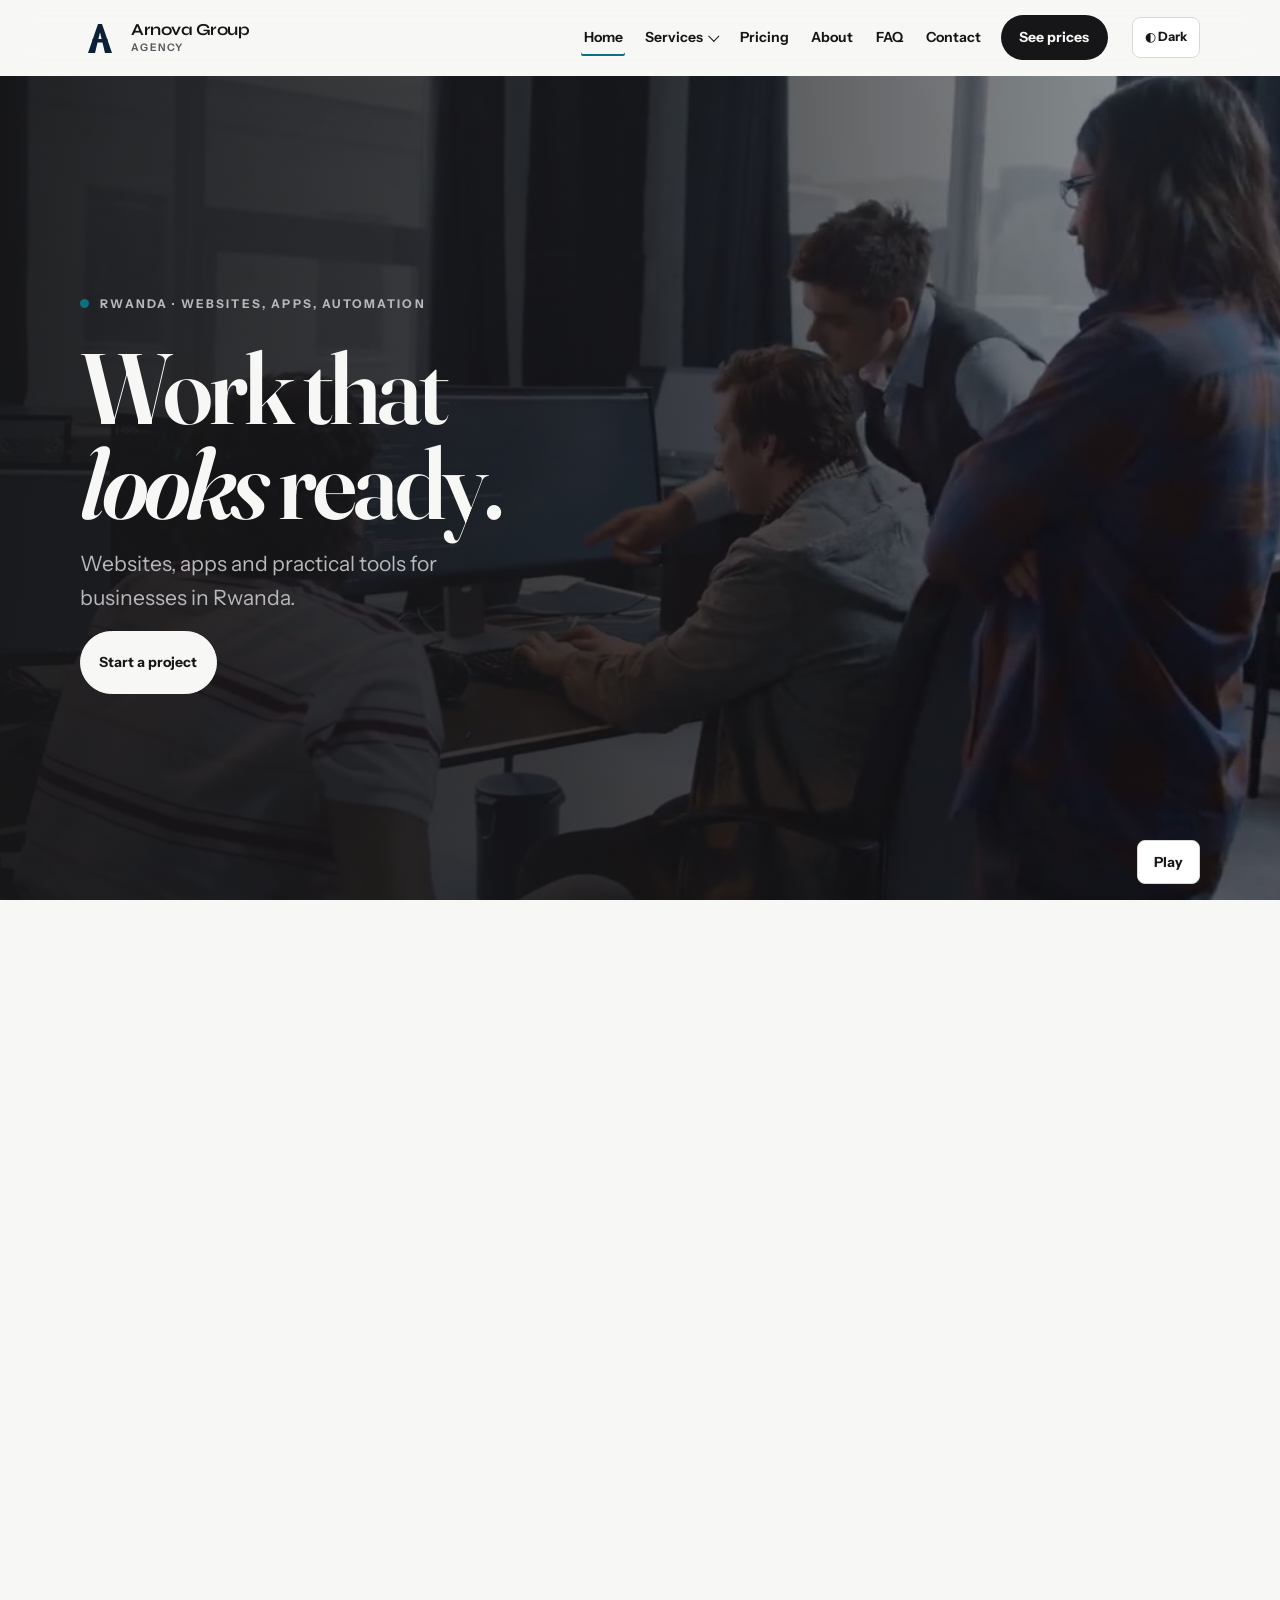
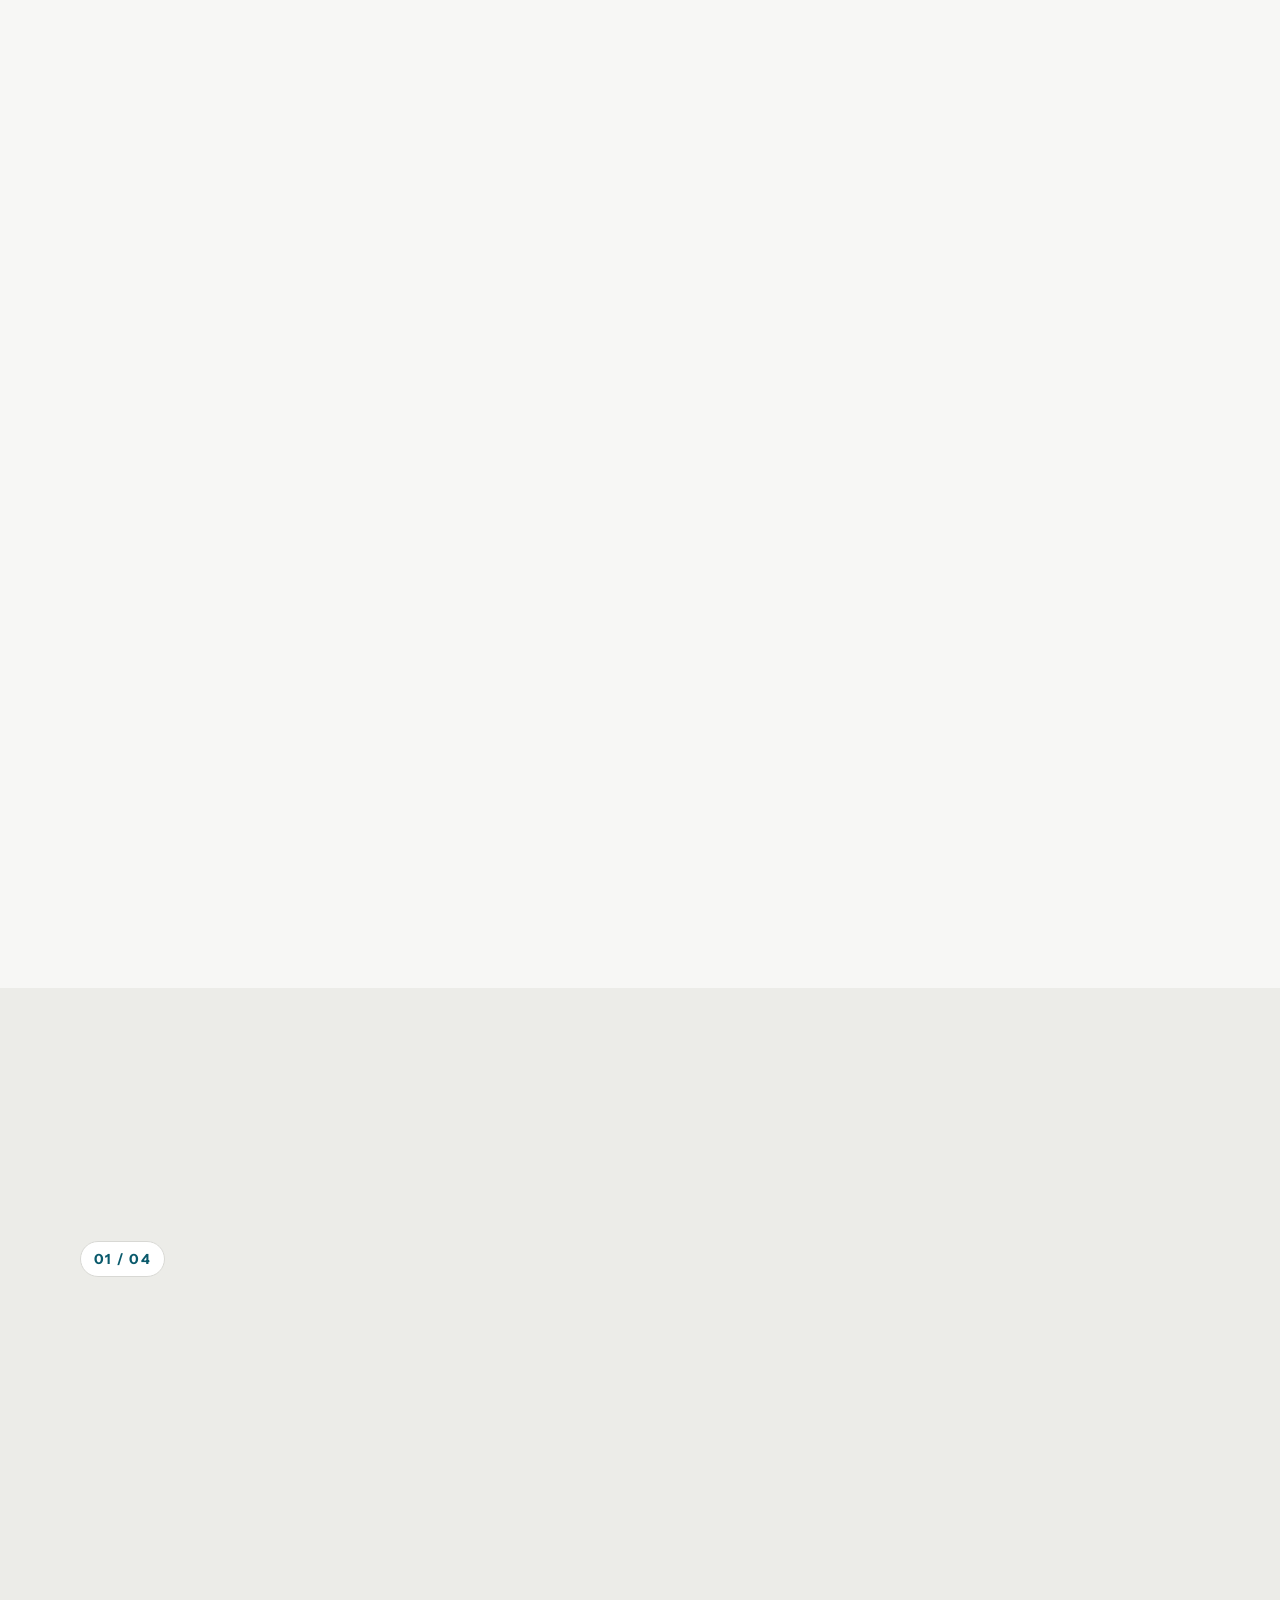
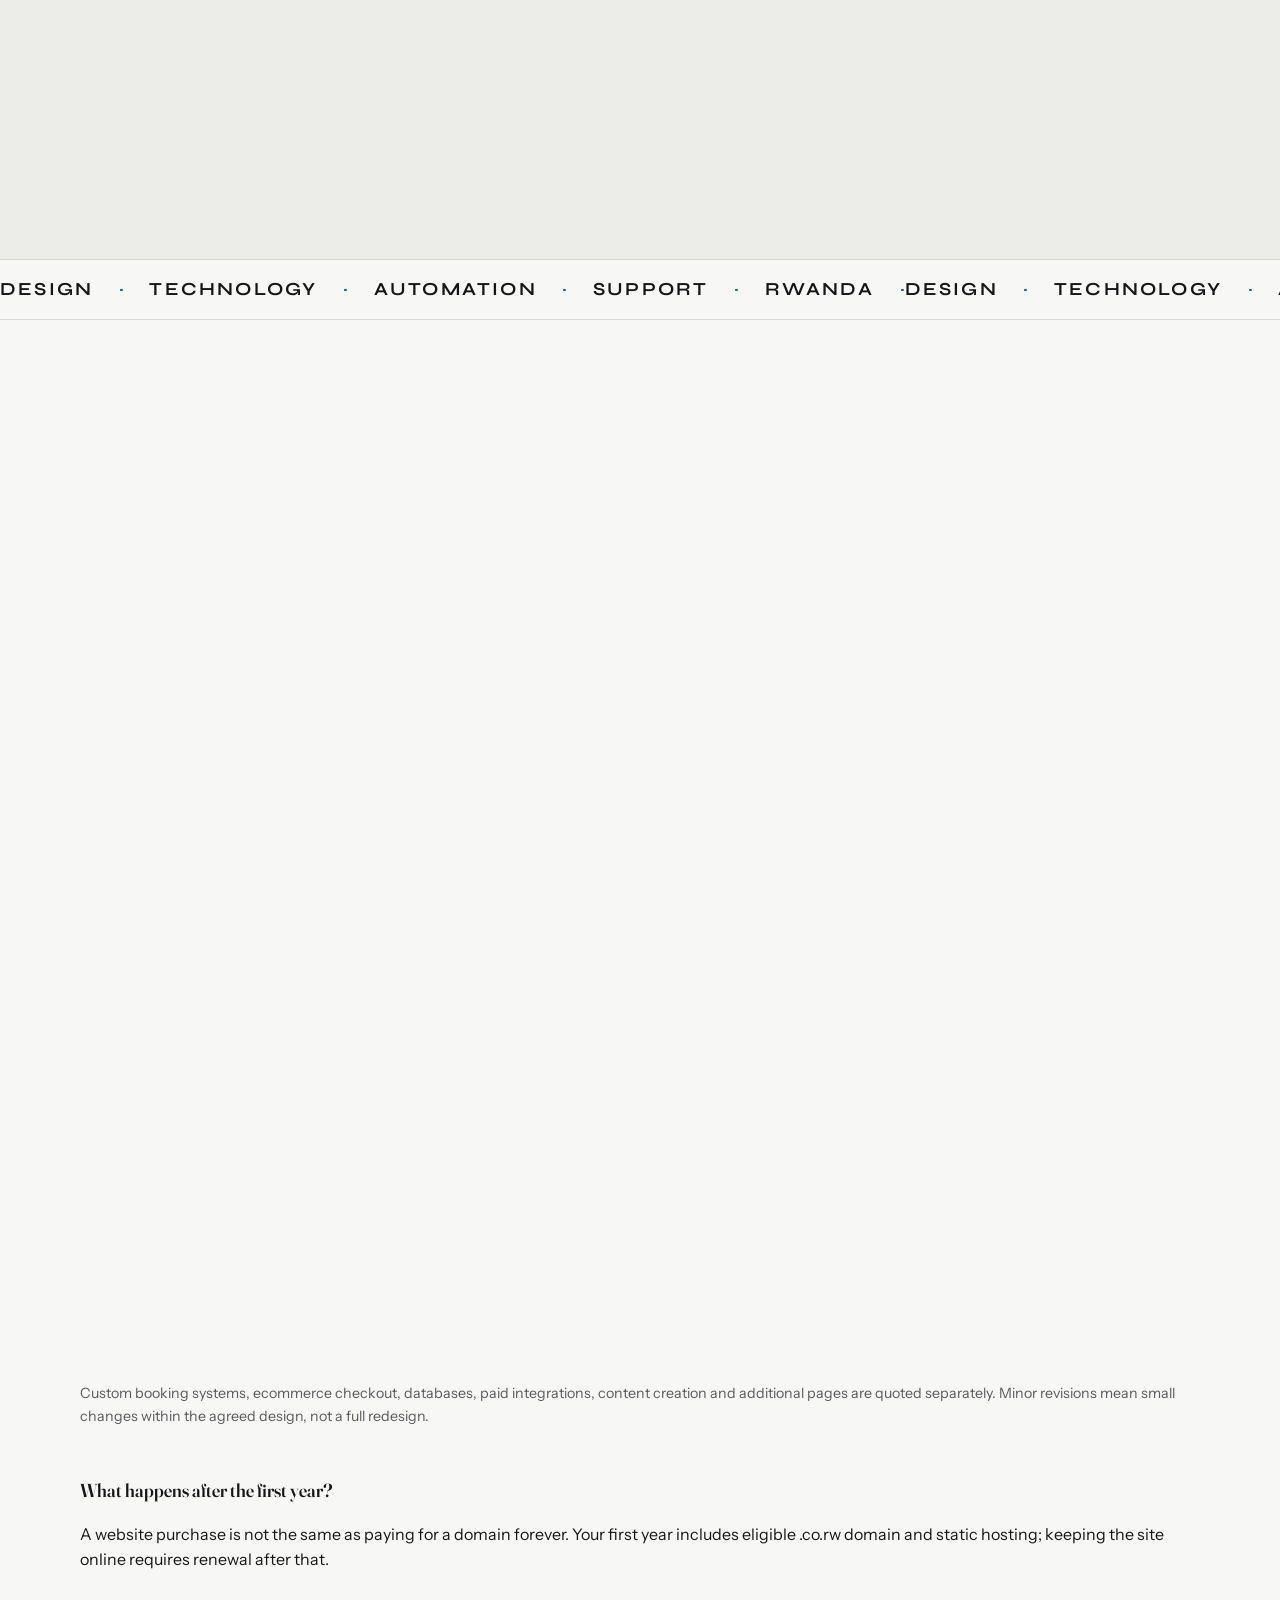
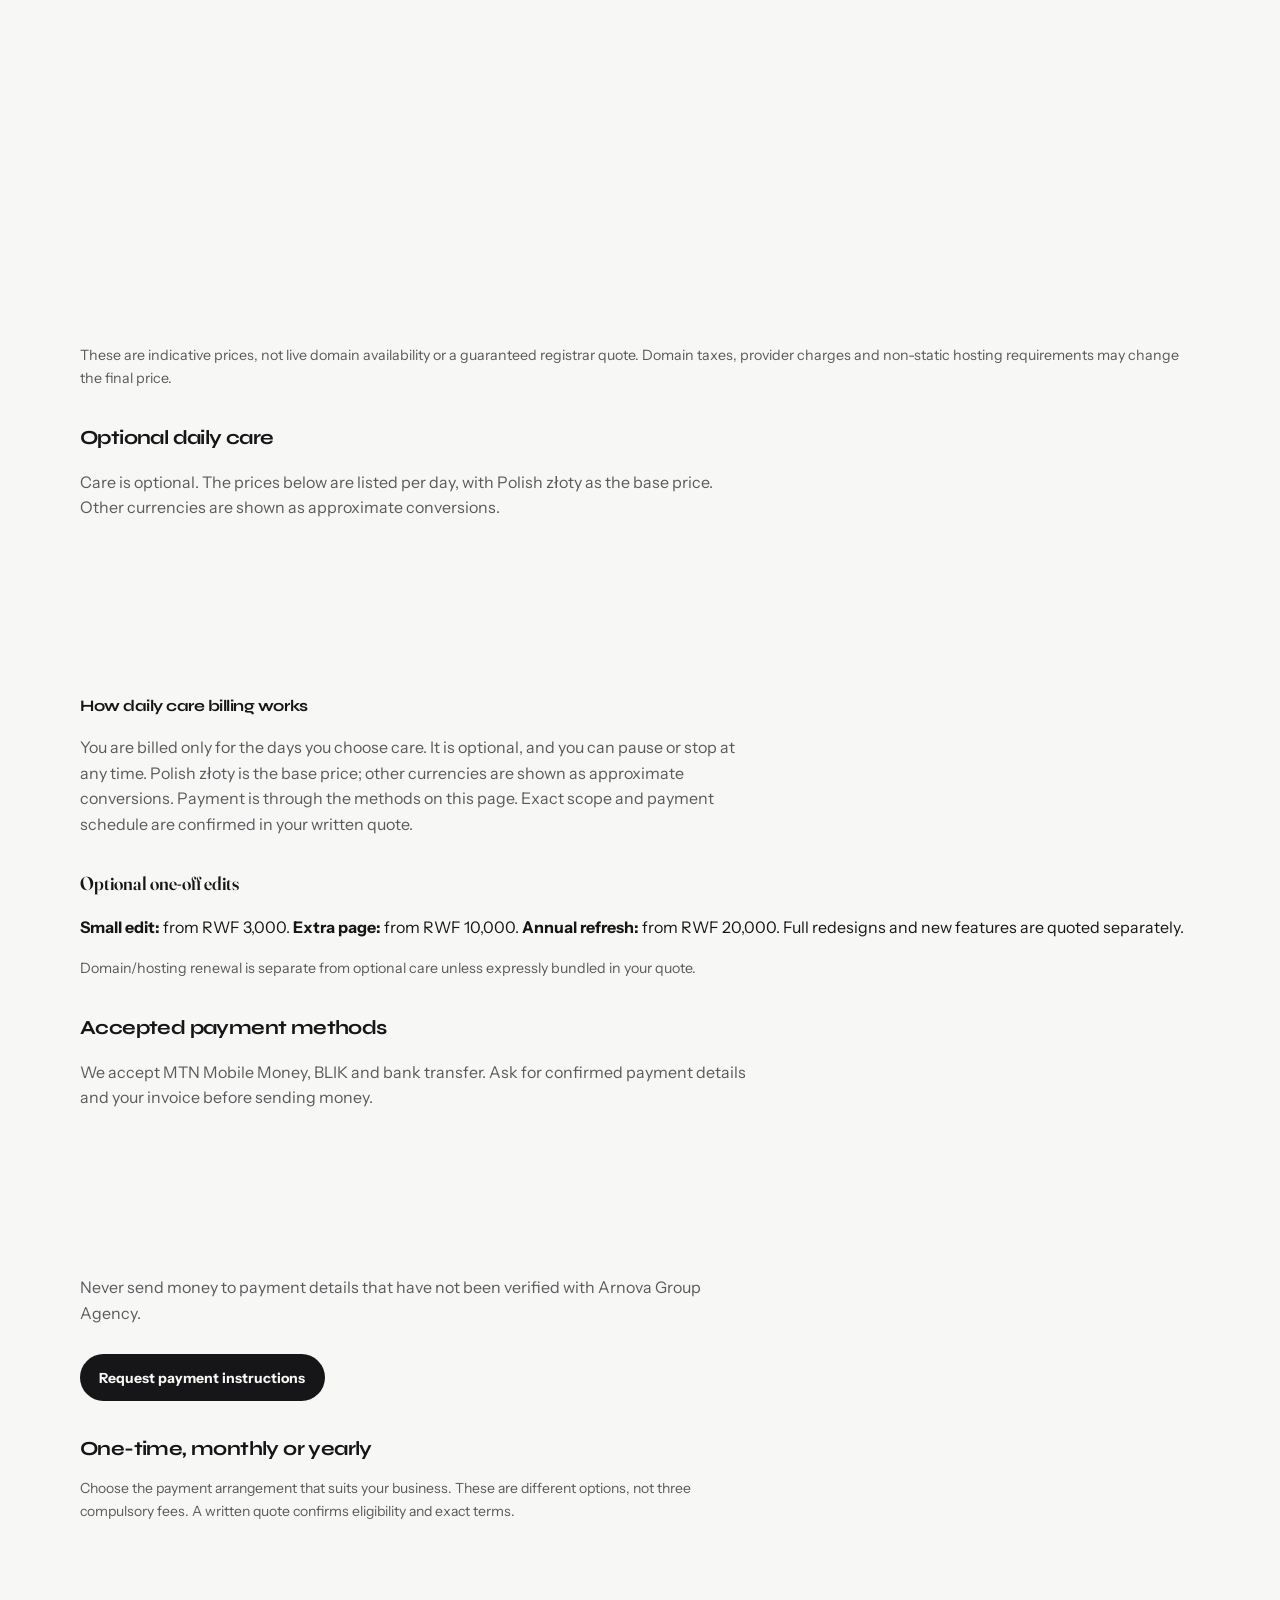
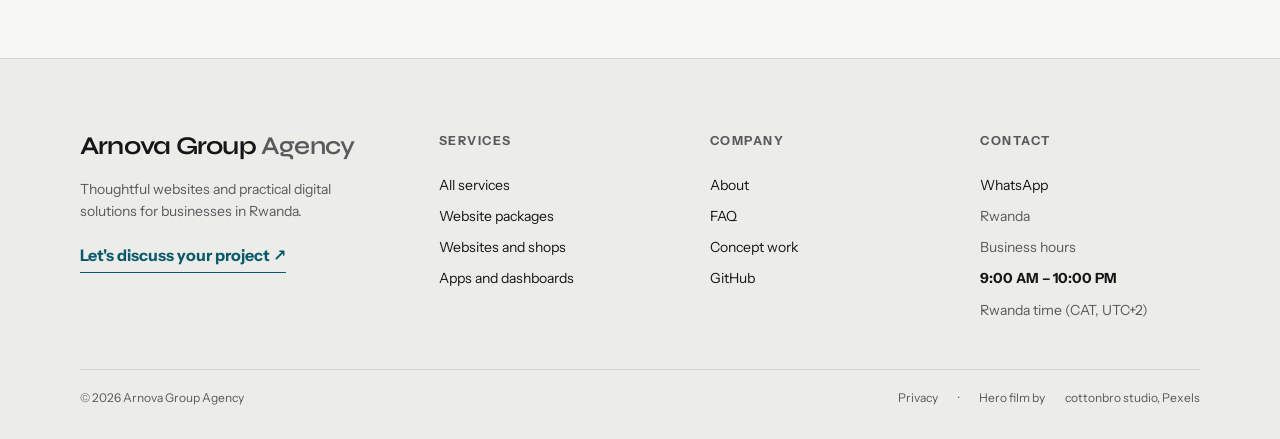
==== commit 27bb4d19: "Keep anchor headings clear of the header and solidify glass when asked. Give anchored sections a scr" ====
--- a/index.html
+++ b/index.html
@@ -29,7 +29,7 @@
     </div>
   </div>
   <div class="arnova-hero-shade" aria-hidden="true"></div>
-  <button type="button" class="arnova-video-toggle" aria-pressed="false">Pause</button>
+  <button type="button" class="arnova-video-toggle" aria-pressed="false">Play</button>
   <div class="wrap arnova-hero-content">
     <div class="arnova-hero-copy">
       <p class="eyebrow"><span class="dot"></span>Rwanda · Websites, apps, automation</p>
@@ -184,7 +184,7 @@
       <span class="arnova-concept-card__more">View concept</span>
     </button>
   </div>
-  <dialog class="arnova-concept-dialog" id="concept-117-cafe" aria-labelledby="concept-117-cafe-title">
+  <dialog class="arnova-concept-dialog" aria-modal="true" id="concept-117-cafe" aria-labelledby="concept-117-cafe-title">
     <div class="arnova-concept-dialog__inner">
       <button type="button" class="arnova-concept-dialog__close">Close</button>
       <span class="arnova-concept-card__label">Concept</span>
@@ -193,7 +193,7 @@
       <p>An unofficial restaurant website concept — not a live menu or a service run by the café. The proposed design uses a warm, editorial direction so a future official site could present food, a visit path and contact details once the business supplies and approves them.</p>
     </div>
   </dialog>
-  <dialog class="arnova-concept-dialog" id="concept-shisha-supermarket" aria-labelledby="concept-shisha-supermarket-title">
+  <dialog class="arnova-concept-dialog" aria-modal="true" id="concept-shisha-supermarket" aria-labelledby="concept-shisha-supermarket-title">
     <div class="arnova-concept-dialog__inner">
       <button type="button" class="arnova-concept-dialog__close">Close</button>
       <span class="arnova-concept-card__label">Concept</span>
@@ -202,7 +202,7 @@
       <p>An unofficial supermarket website concept. Department cards are examples of how a catalogue could be organised — not real stock or product offers. Actual products, prices and availability would need business approval.</p>
     </div>
   </dialog>
-  <dialog class="arnova-concept-dialog" id="concept-royal-relay-electronics" aria-labelledby="concept-royal-relay-electronics-title">
+  <dialog class="arnova-concept-dialog" aria-modal="true" id="concept-royal-relay-electronics" aria-labelledby="concept-royal-relay-electronics-title">
     <div class="arnova-concept-dialog__inner">
       <button type="button" class="arnova-concept-dialog__close">Close</button>
       <span class="arnova-concept-card__label">Concept</span>
--- a/css/layout.css
+++ b/css/layout.css
@@ -5,7 +5,6 @@
 
 html{
   scroll-behavior:smooth;
-  scroll-padding-top:var(--space-header-offset);
 }
 body{
   margin:0;
@@ -247,7 +246,6 @@
 
 @media(max-width:900px),(max-width:1100px) and (max-height:500px) and (orientation:landscape){
   html{
-    scroll-padding-top:var(--space-header-offset-narrow);
     scroll-padding-bottom:var(--space-dock-offset);
   }
   body{
@@ -428,3 +426,13 @@
   color:var(--color-text)!important;
   border:1px solid var(--color-border)!important;
 }
+
+@media(prefers-reduced-transparency:reduce){
+  header.arnova-site-header,
+  header.arnova-site-header.is-scrolled{
+    background:var(--color-bg)!important;
+    backdrop-filter:none;
+    -webkit-backdrop-filter:none;
+    border-bottom-color:var(--color-border);
+  }
+}
--- a/css/nav.css
+++ b/css/nav.css
@@ -1,3 +1,18 @@
+/* Anchor landings: sit below the sticky header. Use scroll-margin only
+   (html scroll-padding-top is 0) so hash jumps and scrollIntoView do not double. */
+#top,#about,#services,#work,#process,#pricing,#faq,#contact,#privacy,
+#daily-care,#payments,#payment-methods,#one-time,#monthly,#yearly,
+[id^="service-"],[id^="concept-"]{
+  scroll-margin-top:var(--space-header-offset);
+}
+@media(max-width:900px),(max-width:1100px) and (max-height:500px) and (orientation:landscape){
+  #top,#about,#services,#work,#process,#pricing,#faq,#contact,#privacy,
+  #daily-care,#payments,#payment-methods,#one-time,#monthly,#yearly,
+  [id^="service-"],[id^="concept-"]{
+    scroll-margin-top:var(--space-header-offset-narrow);
+  }
+}
+
 /* Live mobile navigation: glassy pill bar, notched centre FAB, sliding indicator.
    Linked from each page that carries .arnova-mobile-dock. Colours come only
    from tokens. */
@@ -490,9 +505,21 @@
 @media(prefers-reduced-transparency:reduce){
   .arnova-mobile-dock__bar{
     background:var(--color-nav-glass-solid);
+    border-color:var(--color-border);
     backdrop-filter:none;
     -webkit-backdrop-filter:none;
   }
+  .arnova-mobile-dock__fab,
+  .arnova-mobile-dock__fab:hover,
+  .arnova-mobile-dock__fab:focus-visible,
+  .arnova-mobile-dock__fab:active,
+  .arnova-mobile-dock__fab.is-pressed,
+  .arnova-mobile-dock__fab[aria-current="page"]{
+    background:var(--color-fab-bg);
+    box-shadow:0 8px 18px var(--color-shadow);
+  }
+  .arnova-mobile-dock__fab::before{background:none}
+  .arnova-dock-sheet__backdrop{background:var(--color-bg-hero)}
 }
 @supports not ((backdrop-filter:blur(1px)) or (-webkit-backdrop-filter:blur(1px))){
   .arnova-mobile-dock__bar{background:var(--color-nav-glass-solid)}
--- a/css/home.css
+++ b/css/home.css
@@ -1470,3 +1470,7 @@
 @media(max-width:700px){
   #pricing .arnova-daily-care ul{grid-template-columns:1fr}
 }
+
+@media(prefers-reduced-transparency:reduce){
+  .arnova-concept-dialog::backdrop{background:var(--color-bg-hero)}
+}
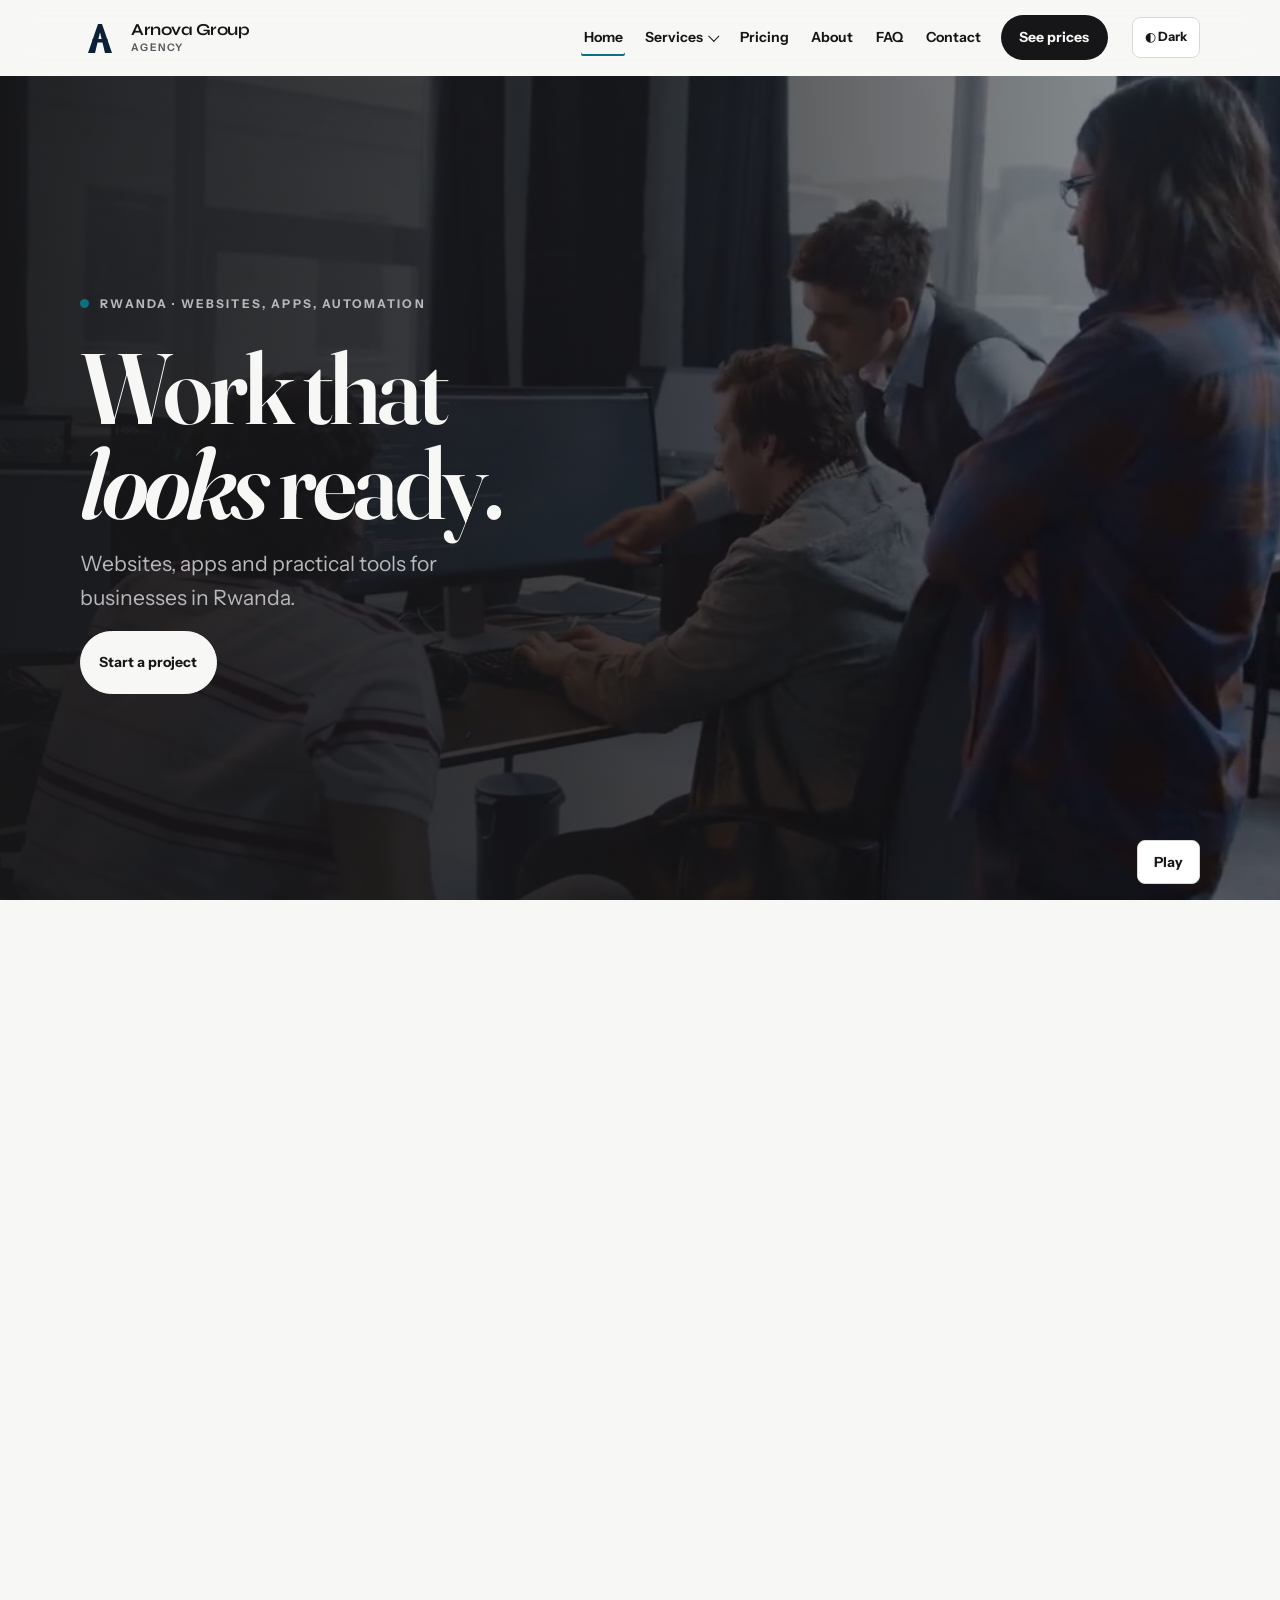
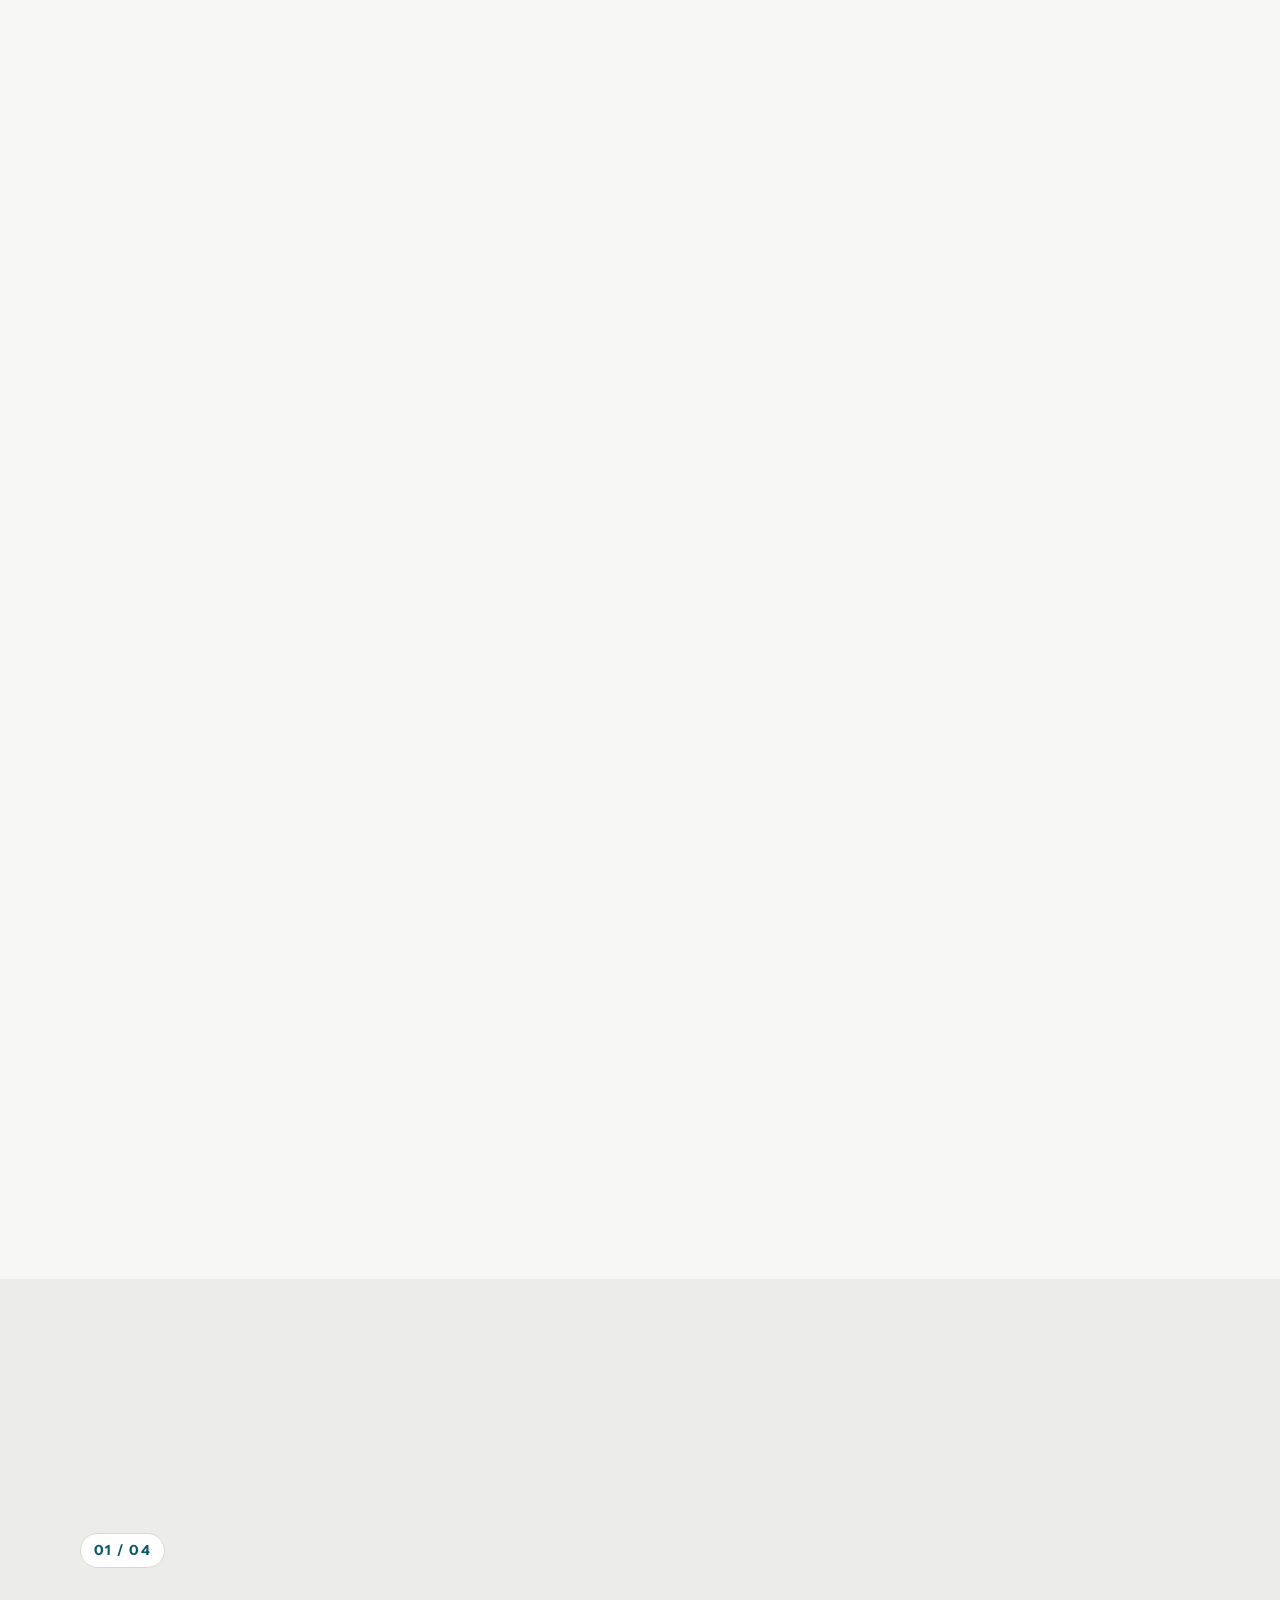
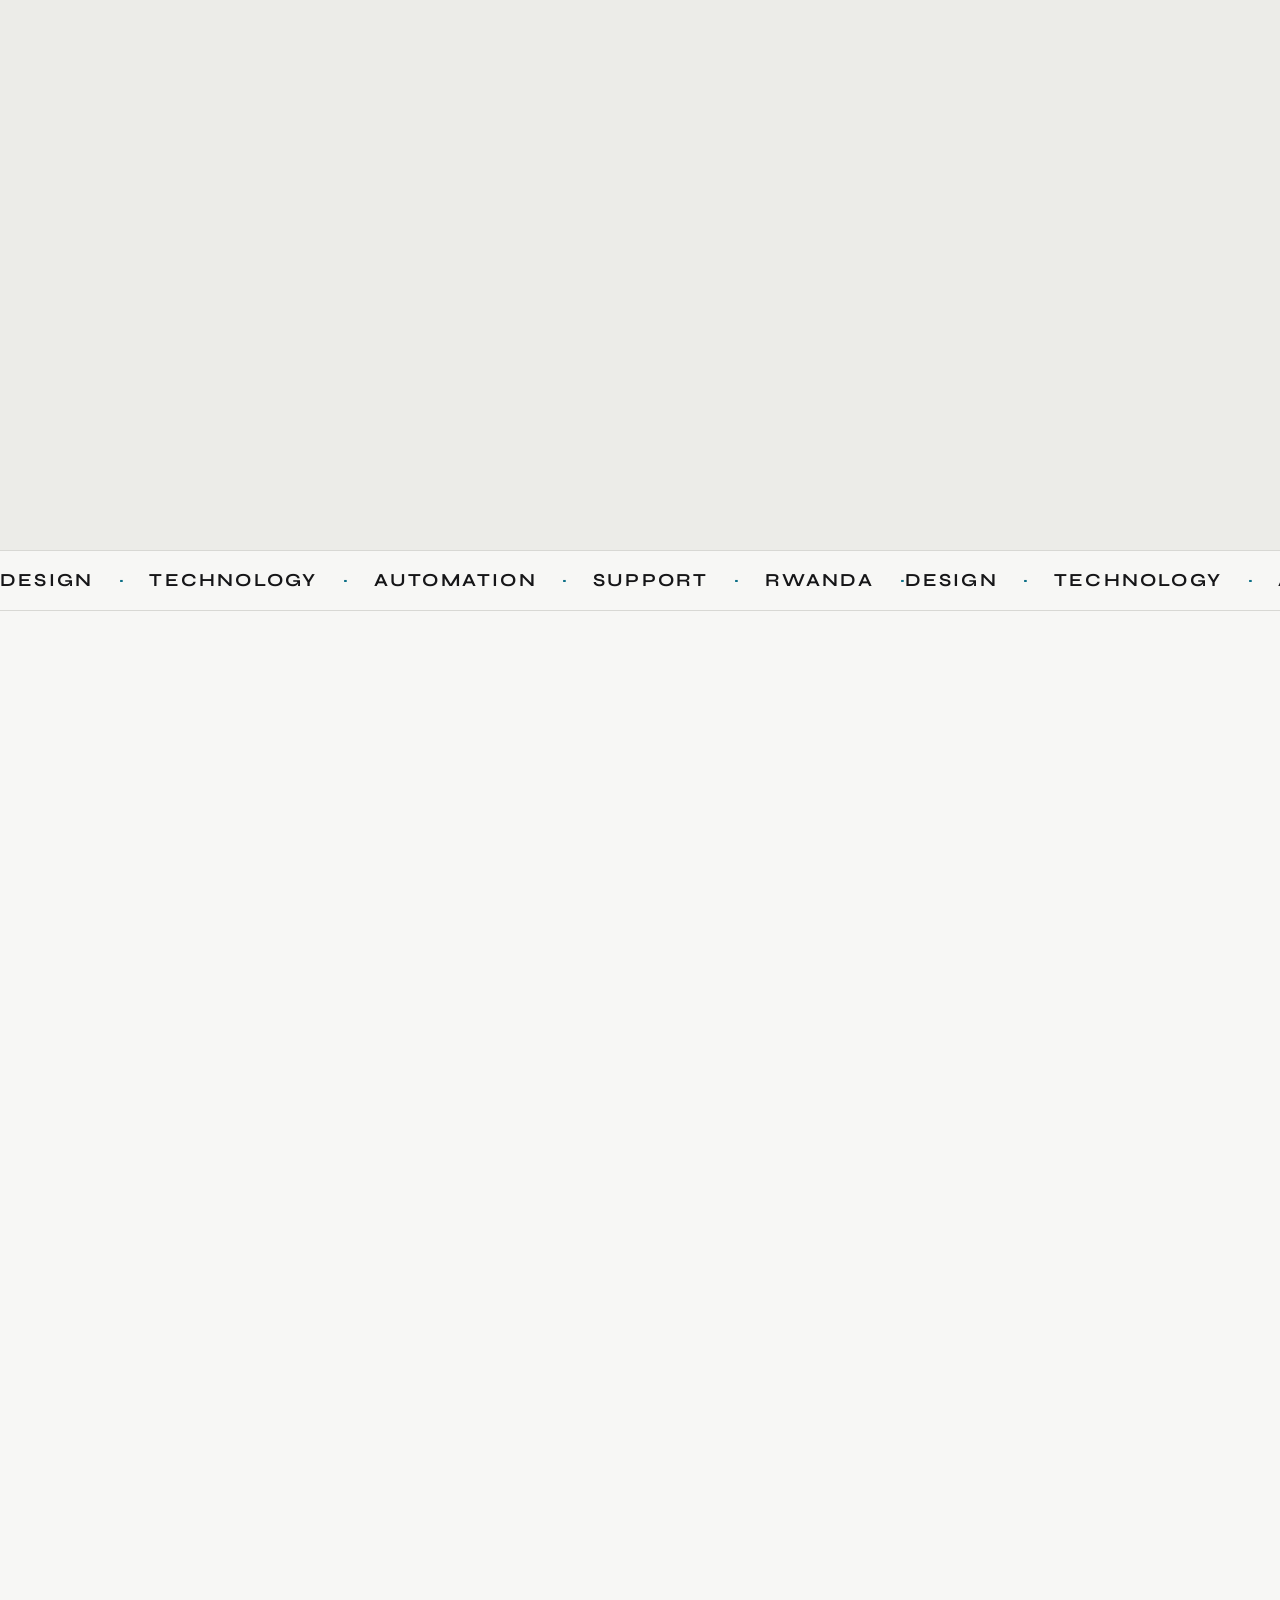
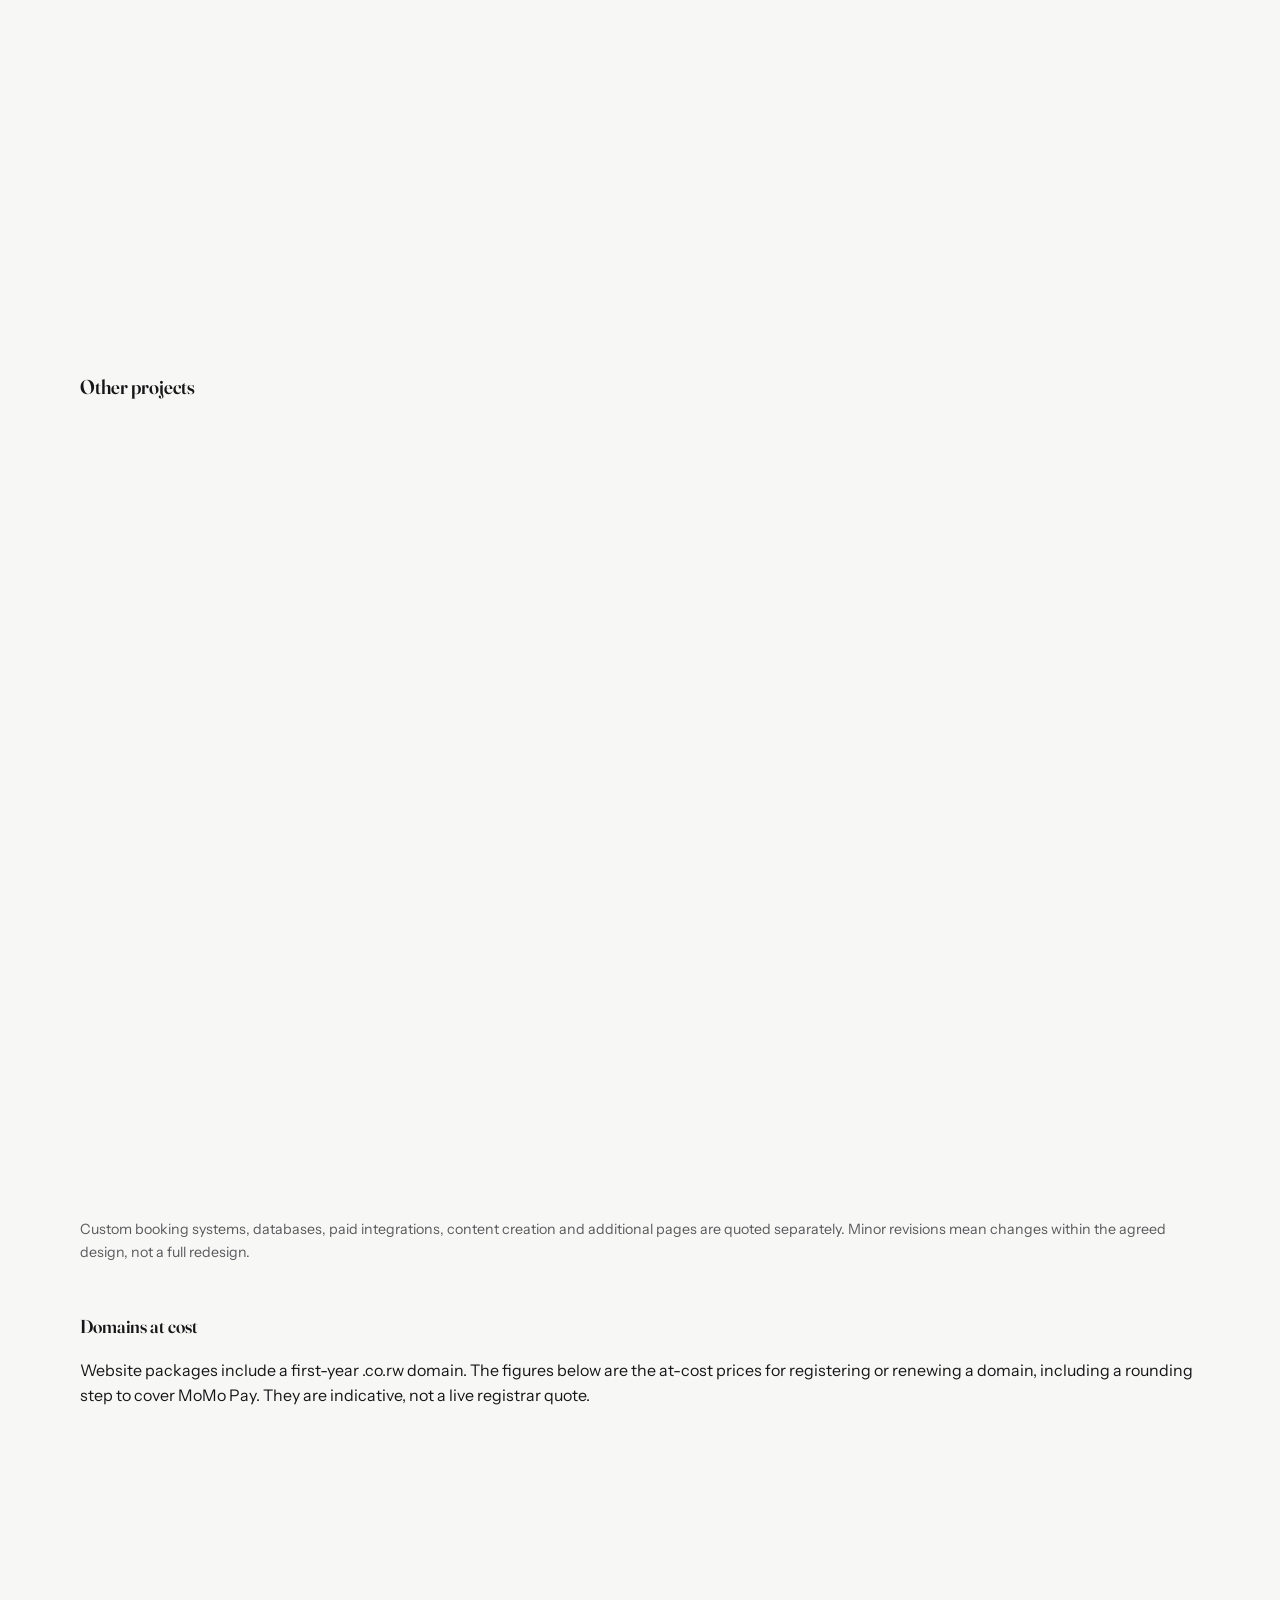
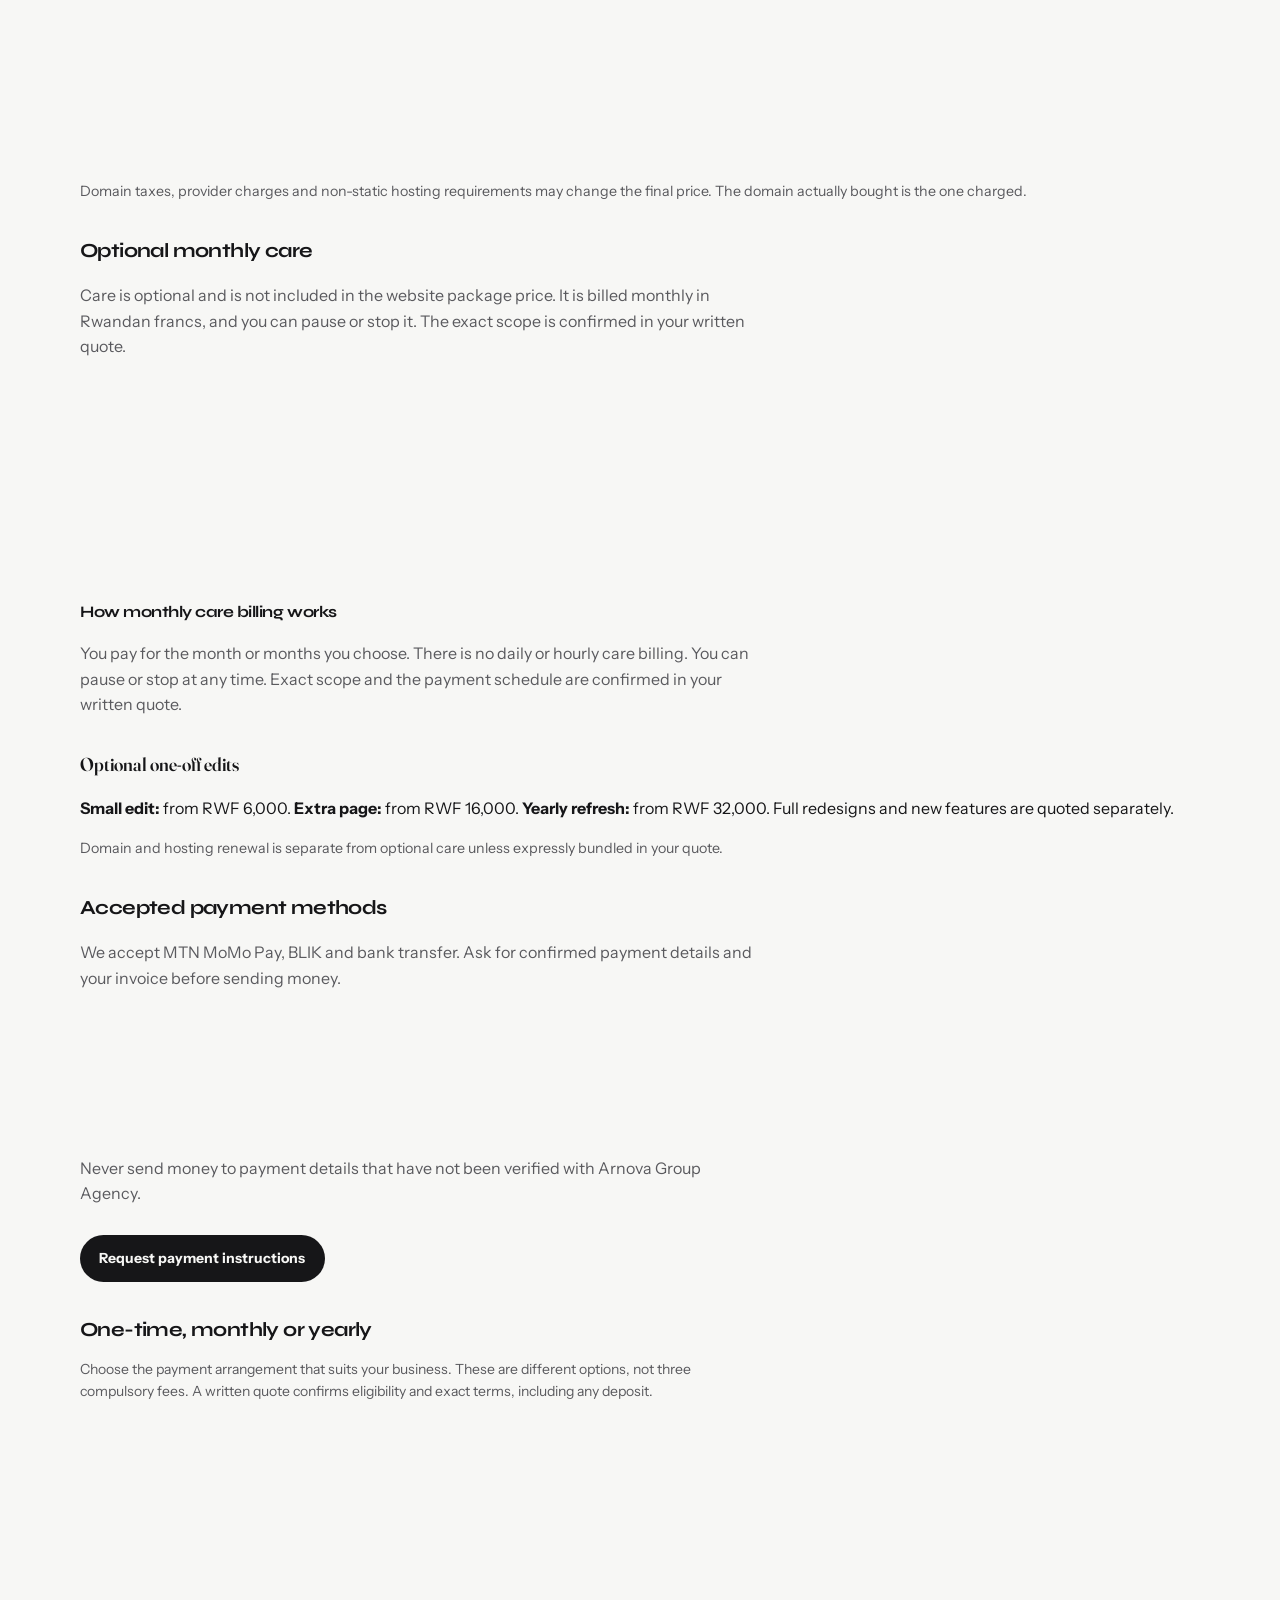
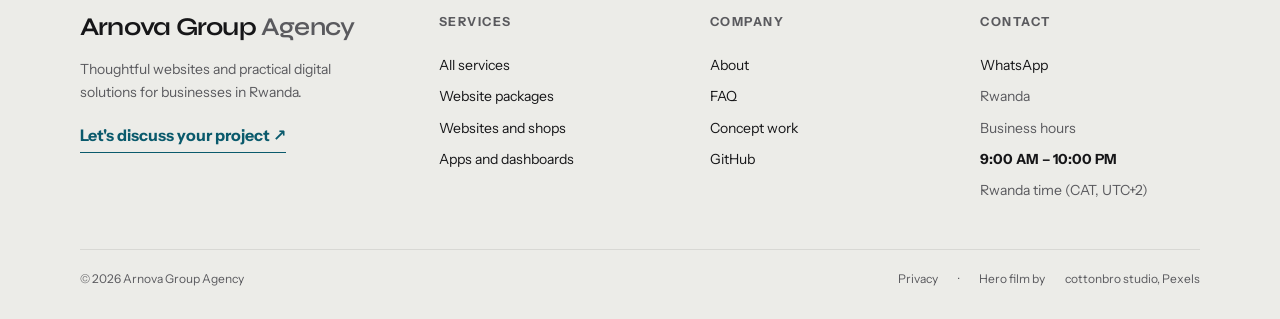
==== commit 12eefcba: "Publish cost-based RWF prices and clearer package details. Replace the live list with the v2 cost-ba" ====
--- a/index.html
+++ b/index.html
@@ -18,7 +18,7 @@
 <noscript><link rel="stylesheet" href="css/reveal-fallback.css"></noscript>
 <script src="js/theme-boot.js"></script>
 </head>
-<body><a class="skip" href="#main">Skip to content</a><header class="wrap nav arnova-site-header" aria-label="Site"><a class="brand" href="#top" aria-label="Arnova Group Agency home"><img src="assets/brand/option-1/mark-light.svg" alt="" class="original-logo original-logo--light" width="48" height="48"><img src="assets/brand/option-1/mark-dark.svg" alt="" class="original-logo original-logo--dark" width="48" height="48"><span class="agency-brand-name">Arnova Group <span>Agency</span></span></a><nav class="nav-links" aria-label="Desktop navigation"><a href="#top" data-nav="home">Home</a><div class="nav-dropdown"><button type="button" class="nav-dropdown__toggle" aria-expanded="false" aria-controls="ag-services-menu" id="ag-services-button">Services</button><div class="nav-dropdown__menu" id="ag-services-menu" hidden role="menu" aria-labelledby="ag-services-button"><a class="nav-dropdown__all" href="#services" role="menuitem">All services</a><a href="#service-websites" role="menuitem">Business websites</a><a href="#service-shops" role="menuitem">Online shops & catalogues</a><a href="#service-apps" role="menuitem">Mobile applications</a><a href="#service-dashboards" role="menuitem">Business dashboards</a><a href="#service-ux" role="menuitem">UI/UX & brand experiences</a><a href="#service-redesign" role="menuitem">Website redesign & maintenance</a><a href="#service-automation" role="menuitem">Automation & integrations</a><a href="#service-data" role="menuitem">Data analysis & reporting</a><a href="#service-security" role="menuitem">Cybersecurity & IT support</a><a href="#service-ai" role="menuitem">AI-assisted digital tools</a><a href="#service-training" role="menuitem">Training & digital guidance</a><a href="#service-portfolio" role="menuitem">Portfolio & career websites</a><a href="#pricing" role="menuitem">Website packages</a></div></div><a href="#pricing" data-nav="pricing">Pricing</a><a href="#about" data-nav="about">About</a><a href="#faq" data-nav="faq">FAQ</a><a href="#contact" data-nav="contact">Contact</a><a class="pill" href="#pricing">See prices</a></nav><button class="theme-toggle" type="button" aria-label="Switch to dark theme" aria-pressed="false">◐ <span>Dark</span></button></header><nav class="arnova-mobile-dock" aria-label="Mobile quick navigation"><div class="arnova-mobile-dock__bar"><span class="arnova-mobile-dock__indicator" aria-hidden="true"></span><a href="#top" data-dock-link="home" aria-label="Home" aria-current="page"><svg viewBox="0 0 24 24" aria-hidden="true" fill="none" stroke="currentColor" stroke-width="1.8" stroke-linecap="round" stroke-linejoin="round"><path d="M4 11.5 12 4l8 7.5"/><path d="M6.5 10.2V20h11V10.2"/></svg><span>Home</span></a><button type="button" class="arnova-mobile-dock__services" data-dock-link="services" aria-expanded="false" aria-controls="arnova-dock-sheet" aria-haspopup="dialog" aria-label="Services"><svg viewBox="0 0 24 24" aria-hidden="true" fill="none" stroke="currentColor" stroke-width="1.8" stroke-linecap="round" stroke-linejoin="round"><rect x="4" y="4" width="6.5" height="6.5" rx="1.2"/><rect x="13.5" y="4" width="6.5" height="6.5" rx="1.2"/><rect x="4" y="13.5" width="6.5" height="6.5" rx="1.2"/><rect x="13.5" y="13.5" width="6.5" height="6.5" rx="1.2"/></svg><span>Services</span></button><span class="arnova-mobile-dock__fab-space" aria-hidden="true"></span><a href="#pricing" data-dock-link="pricing" aria-label="Pricing"><svg viewBox="0 0 24 24" aria-hidden="true" fill="none" stroke="currentColor" stroke-width="1.8" stroke-linecap="round" stroke-linejoin="round"><path d="M12.2 4.5H7.2A1 1 0 0 0 6.2 5.5v5.1a1 1 0 0 0 .3.7l7.4 7.4a1 1 0 0 0 1.4 0l5.1-5.1a1 1 0 0 0 0-1.4l-7.4-7.4a1 1 0 0 0-.8-.3z"/><circle cx="9.1" cy="8.6" r="1.15"/></svg><span>Pricing</span></a><a href="#about" data-dock-link="about" aria-label="About"><svg viewBox="0 0 24 24" aria-hidden="true" fill="none" stroke="currentColor" stroke-width="1.8" stroke-linecap="round" stroke-linejoin="round"><circle cx="12" cy="8" r="3.25"/><path d="M5.6 19.5c.9-3.4 3.3-5.1 6.4-5.1s5.5 1.7 6.4 5.1"/></svg><span>About</span></a></div><a class="arnova-mobile-dock__fab" href="#contact" data-dock-link="contact" aria-label="Start a project"><svg viewBox="0 0 24 24" aria-hidden="true" fill="none" stroke="currentColor" stroke-width="2" stroke-linecap="round" stroke-linejoin="round"><path d="M12 5v14M5 12h14"/></svg><span class="arnova-visually-hidden">Start a project</span></a></nav><div class="arnova-dock-sheet" id="arnova-dock-sheet" hidden><button type="button" class="arnova-dock-sheet__backdrop" tabindex="-1" aria-label="Close services"></button><div class="arnova-dock-sheet__panel" role="dialog" aria-modal="true" aria-labelledby="arnova-dock-sheet-title"><div class="arnova-dock-sheet__head"><h2 id="arnova-dock-sheet-title">Services</h2><button type="button" class="arnova-dock-sheet__close">Close</button></div><ul class="arnova-dock-sheet__list"><li><a href="#services">All services</a></li><li><a href="#service-websites">Business websites</a></li><li><a href="#service-shops">Online shops & catalogues</a></li><li><a href="#service-apps">Mobile applications</a></li><li><a href="#service-dashboards">Business dashboards</a></li><li><a href="#service-ux">UI/UX & brand experiences</a></li><li><a href="#service-redesign">Website redesign & maintenance</a></li><li><a href="#service-automation">Automation & integrations</a></li><li><a href="#service-data">Data analysis & reporting</a></li><li><a href="#service-security">Cybersecurity & IT support</a></li><li><a href="#service-ai">AI-assisted digital tools</a></li><li><a href="#service-training">Training & digital guidance</a></li><li><a href="#service-portfolio">Portfolio & career websites</a></li><li><a href="#pricing">Pricing</a></li></ul><div class="arnova-dock-sheet__footer"><a href="https://wa.me/250794607518?text=Hello%20Arnova%20Group%20Agency%2C%20I%27d%20like%20to%20discuss%20a%20project." target="_blank" rel="noopener noreferrer"><svg viewBox="0 0 24 24" aria-hidden="true" fill="none" stroke="currentColor" stroke-width="1.8" stroke-linecap="round" stroke-linejoin="round"><path d="M20.5 11.6a8.5 8.5 0 0 1-12.6 7.4L3.5 20.5l1.6-4.3A8.5 8.5 0 1 1 20.5 11.6z"/><path d="M9.2 9.6c.2-.5.3-.5.6-.5h.5c.2 0 .4.1.5.4l.6 1.5c.1.2 0 .4-.1.6l-.4.4a6 6 0 0 0 2.6 2.6l.4-.4c.2-.2.4-.2.6-.1l1.5.6c.3.1.4.3.4.5v.5c0 .3 0 .4-.5.6a4.2 4.2 0 0 1-2.2.3 8 8 0 0 1-4.6-3.5 4.2 4.2 0 0 1 .1-2.1z"/></svg><span>Get a quote on WhatsApp</span></a></div></div></div><main id="main">
+<body><a class="skip" href="#main">Skip to content</a><header class="wrap nav arnova-site-header" aria-label="Site"><a class="brand" href="#top" aria-label="Arnova Group Agency home"><img src="assets/brand/option-1/mark-light.svg" alt="" class="original-logo original-logo--light" width="48" height="48"><img src="assets/brand/option-1/mark-dark.svg" alt="" class="original-logo original-logo--dark" width="48" height="48"><span class="agency-brand-name">Arnova Group <span>Agency</span></span></a><nav class="nav-links" aria-label="Desktop navigation"><a href="#top" data-nav="home">Home</a><div class="nav-dropdown"><button type="button" class="nav-dropdown__toggle" aria-expanded="false" aria-controls="ag-services-menu" id="ag-services-button">Services</button><div class="nav-dropdown__menu" id="ag-services-menu" hidden role="menu" aria-labelledby="ag-services-button"><a class="nav-dropdown__all" href="#services" role="menuitem">All services</a><a href="#service-websites" role="menuitem">Business websites</a><a href="#service-shops" role="menuitem">Online shops & catalogues</a><a href="#service-apps" role="menuitem">Mobile applications</a><a href="#service-dashboards" role="menuitem">Business dashboards</a><a href="#service-ux" role="menuitem">UI/UX & brand experiences</a><a href="#service-redesign" role="menuitem">Website redesign & maintenance</a><a href="#service-automation" role="menuitem">Automation & integrations</a><a href="#service-data" role="menuitem">Data analysis & reporting</a><a href="#service-security" role="menuitem">Cybersecurity & IT support</a><a href="#service-training" role="menuitem">Training & digital guidance</a><a href="#service-portfolio" role="menuitem">Portfolio & career websites</a><a href="#pricing" role="menuitem">Website packages</a></div></div><a href="#pricing" data-nav="pricing">Pricing</a><a href="#about" data-nav="about">About</a><a href="#faq" data-nav="faq">FAQ</a><a href="#contact" data-nav="contact">Contact</a><a class="pill" href="#pricing">See prices</a></nav><button class="theme-toggle" type="button" aria-label="Switch to dark theme" aria-pressed="false">◐ <span>Dark</span></button></header><nav class="arnova-mobile-dock" aria-label="Mobile quick navigation"><div class="arnova-mobile-dock__bar"><span class="arnova-mobile-dock__indicator" aria-hidden="true"></span><a href="#top" data-dock-link="home" aria-label="Home" aria-current="page"><svg viewBox="0 0 24 24" aria-hidden="true" fill="none" stroke="currentColor" stroke-width="1.8" stroke-linecap="round" stroke-linejoin="round"><path d="M4 11.5 12 4l8 7.5"/><path d="M6.5 10.2V20h11V10.2"/></svg><span>Home</span></a><button type="button" class="arnova-mobile-dock__services" data-dock-link="services" aria-expanded="false" aria-controls="arnova-dock-sheet" aria-haspopup="dialog" aria-label="Services"><svg viewBox="0 0 24 24" aria-hidden="true" fill="none" stroke="currentColor" stroke-width="1.8" stroke-linecap="round" stroke-linejoin="round"><rect x="4" y="4" width="6.5" height="6.5" rx="1.2"/><rect x="13.5" y="4" width="6.5" height="6.5" rx="1.2"/><rect x="4" y="13.5" width="6.5" height="6.5" rx="1.2"/><rect x="13.5" y="13.5" width="6.5" height="6.5" rx="1.2"/></svg><span>Services</span></button><span class="arnova-mobile-dock__fab-space" aria-hidden="true"></span><a href="#pricing" data-dock-link="pricing" aria-label="Pricing"><svg viewBox="0 0 24 24" aria-hidden="true" fill="none" stroke="currentColor" stroke-width="1.8" stroke-linecap="round" stroke-linejoin="round"><path d="M12.2 4.5H7.2A1 1 0 0 0 6.2 5.5v5.1a1 1 0 0 0 .3.7l7.4 7.4a1 1 0 0 0 1.4 0l5.1-5.1a1 1 0 0 0 0-1.4l-7.4-7.4a1 1 0 0 0-.8-.3z"/><circle cx="9.1" cy="8.6" r="1.15"/></svg><span>Pricing</span></a><a href="#about" data-dock-link="about" aria-label="About"><svg viewBox="0 0 24 24" aria-hidden="true" fill="none" stroke="currentColor" stroke-width="1.8" stroke-linecap="round" stroke-linejoin="round"><circle cx="12" cy="8" r="3.25"/><path d="M5.6 19.5c.9-3.4 3.3-5.1 6.4-5.1s5.5 1.7 6.4 5.1"/></svg><span>About</span></a></div><a class="arnova-mobile-dock__fab" href="#contact" data-dock-link="contact" aria-label="Start a project"><svg viewBox="0 0 24 24" aria-hidden="true" fill="none" stroke="currentColor" stroke-width="2" stroke-linecap="round" stroke-linejoin="round"><path d="M12 5v14M5 12h14"/></svg><span class="arnova-visually-hidden">Start a project</span></a></nav><div class="arnova-dock-sheet" id="arnova-dock-sheet" hidden><button type="button" class="arnova-dock-sheet__backdrop" tabindex="-1" aria-label="Close services"></button><div class="arnova-dock-sheet__panel" role="dialog" aria-modal="true" aria-labelledby="arnova-dock-sheet-title"><div class="arnova-dock-sheet__head"><h2 id="arnova-dock-sheet-title">Services</h2><button type="button" class="arnova-dock-sheet__close">Close</button></div><ul class="arnova-dock-sheet__list"><li><a href="#services">All services</a></li><li><a href="#service-websites">Business websites</a></li><li><a href="#service-shops">Online shops & catalogues</a></li><li><a href="#service-apps">Mobile applications</a></li><li><a href="#service-dashboards">Business dashboards</a></li><li><a href="#service-ux">UI/UX & brand experiences</a></li><li><a href="#service-redesign">Website redesign & maintenance</a></li><li><a href="#service-automation">Automation & integrations</a></li><li><a href="#service-data">Data analysis & reporting</a></li><li><a href="#service-security">Cybersecurity & IT support</a></li><li><a href="#service-training">Training & digital guidance</a></li><li><a href="#service-portfolio">Portfolio & career websites</a></li><li><a href="#pricing">Pricing</a></li></ul><div class="arnova-dock-sheet__footer"><a href="https://wa.me/250794607518?text=Hello%20Arnova%20Group%20Agency%2C%20I%27d%20like%20to%20discuss%20a%20project." target="_blank" rel="noopener noreferrer"><svg viewBox="0 0 24 24" aria-hidden="true" fill="none" stroke="currentColor" stroke-width="1.8" stroke-linecap="round" stroke-linejoin="round"><path d="M20.5 11.6a8.5 8.5 0 0 1-12.6 7.4L3.5 20.5l1.6-4.3A8.5 8.5 0 1 1 20.5 11.6z"/><path d="M9.2 9.6c.2-.5.3-.5.6-.5h.5c.2 0 .4.1.5.4l.6 1.5c.1.2 0 .4-.1.6l-.4.4a6 6 0 0 0 2.6 2.6l.4-.4c.2-.2.4-.2.6-.1l1.5.6c.3.1.4.3.4.5v.5c0 .3 0 .4-.5.6a4.2 4.2 0 0 1-2.2.3 8 8 0 0 1-4.6-3.5 4.2 4.2 0 0 1 .1-2.1z"/></svg><span>Get a quote on WhatsApp</span></a></div></div></div><main id="main">
 <section class="hero arnova-full-hero arnova-editorial-hero" id="top">
   <div class="arnova-hero-backdrop arnova-film" role="img" aria-label="Illustrative video of a software team collaborating">
     <div class="arnova-film-inner">
@@ -69,7 +69,7 @@
         <p>Form workflows, notifications, APIs and third-party connections subject to available access and provider support.</p>
       </article>
     </div>
-    <p class="arnova-price-teaser arnova-reveal">Website packages from <a href="#pricing"><span data-rwf="35000">35,000 RWF</span></a>. See the full price list below.</p>
+    <p class="arnova-price-teaser arnova-reveal">Website packages from <a href="#pricing"><span data-rwf="56000">56,000 RWF</span></a>. See the full price list below.</p>
   </div>
 </section>
 
@@ -91,10 +91,12 @@
       <div class="service" id="service-shops">
         <h4>Online shops &amp; catalogues</h4>
         <p>Product pages, categories, search, customer enquiries and cart-style interfaces where agreed. Payments require a separate integration.</p>
+        <p class="arnova-service-from">Product catalogues from <span data-rwf="90000">90,000 RWF</span>. An online shop with checkout from <span data-rwf="145000">145,000 RWF</span>. The exact quote is confirmed before work starts.</p>
       </div>
       <div class="service" id="service-redesign">
         <h4>Website redesign &amp; maintenance</h4>
         <p>Layout reviews, mobile fixes, content updates, accessibility improvements and technical maintenance agreed in advance.</p>
+        <p class="arnova-service-from">Website redesign, when you already have a domain, from <span data-rwf="57000">57,000 RWF</span>. The exact quote is confirmed before work starts.</p>
       </div>
       <div class="service" id="service-portfolio">
         <h4>Portfolio &amp; career websites</h4>
@@ -106,10 +108,12 @@
       <div class="service" id="service-apps">
         <h4>Mobile applications</h4>
         <p>App interface design, Flutter-based prototypes, navigation, forms and data connections where scoped.</p>
+        <p class="arnova-service-from">A limited Flutter prototype from <span data-rwf="72000">72,000 RWF</span>. This is not a store-quality app. The exact quote is confirmed before work starts.</p>
       </div>
       <div class="service" id="service-dashboards">
         <h4>Business dashboards</h4>
         <p>Sales and stock views, filters, charts, reporting screens and data import or export where required.</p>
+        <p class="arnova-service-from">From <span data-rwf="92000">92,000 RWF</span>, including a first-year .co.rw domain. The exact quote is confirmed before work starts.</p>
       </div>
     </article>
     <article class="arnova-category arnova-reveal">
@@ -117,6 +121,7 @@
       <div class="service" id="service-automation">
         <h4>Automation &amp; integrations</h4>
         <p>Form workflows, notifications, APIs and third-party connections subject to available access and provider support.</p>
+        <p class="arnova-service-from">From <span data-rwf="57000">57,000 RWF</span>. The exact quote is confirmed before work starts.</p>
       </div>
       <div class="service" id="service-data">
         <h4>Data analysis &amp; reporting</h4>
@@ -128,17 +133,12 @@
       <div class="service" id="service-security">
         <h4>Cybersecurity &amp; IT support</h4>
         <p>Basic website security review, configuration guidance, access practices and troubleshooting. Not a managed security operations service.</p>
+        <p class="arnova-service-from">A basic IT or website security review from <span data-rwf="32000">32,000 RWF</span>. This is not a managed security service. The exact quote is confirmed before work starts.</p>
       </div>
       <div class="service" id="service-training">
         <h4>Training &amp; digital guidance</h4>
         <p>Guided walkthroughs, documentation, website administration basics and tailored technical learning material.</p>
-      </div>
-    </article>
-    <article class="arnova-category arnova-reveal">
-      <h3>AI creation</h3>
-      <div class="service" id="service-ai">
-        <h4>AI-assisted digital tools</h4>
-        <p>Prototypes for assistants, content classification and workflow support with human review and clear limitations.</p>
+        <p class="arnova-service-from"><span data-rwf="25000">25,000 RWF</span> per session. The exact quote is confirmed before work starts.</p>
       </div>
     </article>
     <article class="arnova-category arnova-reveal">
@@ -146,6 +146,7 @@
       <div class="service" id="service-ux">
         <h4>UI/UX &amp; brand experiences</h4>
         <p>Page structure, wireframes, colour and type systems, reusable components and responsive interaction design.</p>
+        <p class="arnova-service-from">UI/UX for a site from <span data-rwf="36000">36,000 RWF</span>. This is not a full brand identity. The exact quote is confirmed before work starts.</p>
       </div>
     </article>
   </div>
@@ -249,7 +250,7 @@
       <h3 id="arnova-payment-title">How payment works</h3>
       <ol>
         <li>Scope agreement</li>
-        <li>50% deposit</li>
+        <li>Deposit, as agreed in your quote</li>
         <li>Build</li>
         <li>Final payment after your approval</li>
       </ol>
@@ -288,143 +289,246 @@
       <article class="card arnova-reveal">
         <span class="label">Get online</span>
         <h3>Starter</h3>
-        <div class="price">35,000 RWF</div>
-        <p>For a small business that needs a trustworthy online home.</p>
-        <ul>
-          <li>One responsive page</li>
+        <div class="price" data-rwf="56000">56,000 RWF</div>
+        <p>For a business that needs a trustworthy online home.</p>
+        <ul>
+          <li>One responsive, mobile-ready page</li>
           <li>Business introduction, services and contact details</li>
           <li>WhatsApp contact button</li>
           <li>Basic search setup and launch checks</li>
           <li>One minor pre-launch revision</li>
-        </ul>
+          <li>First-year .co.rw domain and static hosting</li>
+        </ul>
+        <dl class="arnova-card-meta">
+          <div>
+            <dt>What's extra</dt>
+            <dd>Other domains, and renewals after the first year, are charged at cost.</dd>
+          </div>
+          <div>
+            <dt>Payment</dt>
+            <dd>MTN MoMo Pay or bank transfer. Confirmed details are on your invoice.</dd>
+          </div>
+        </dl>
         <a class="btn" href="https://wa.me/250794607518?text=Hello%2C%20I%20want%20the%20Starter%20website%20package.">Choose Starter</a>
       </article>
       <article class="card featured arnova-reveal">
         <span class="label">Popular choice</span>
         <h3>Business</h3>
-        <div class="price">65,000 RWF</div>
+        <div class="price" data-rwf="75000">75,000 RWF</div>
         <p>For growing businesses that need space to explain what they offer.</p>
         <ul>
-          <li>Up to three responsive pages</li>
+          <li>Up to three responsive, mobile-ready pages</li>
           <li>Services, gallery and contact information</li>
           <li>Map and WhatsApp links</li>
           <li>Basic SEO and launch checks</li>
           <li>Two minor pre-launch revisions</li>
-        </ul>
+          <li>First-year .co.rw domain and static hosting</li>
+        </ul>
+        <dl class="arnova-card-meta">
+          <div>
+            <dt>What's extra</dt>
+            <dd>Other domains, and renewals after the first year, are charged at cost.</dd>
+          </div>
+          <div>
+            <dt>Payment</dt>
+            <dd>MTN MoMo Pay or bank transfer. Confirmed details are on your invoice.</dd>
+          </div>
+        </dl>
         <a class="btn" href="https://wa.me/250794607518?text=Hello%2C%20I%20want%20the%20Business%20website%20package.">Choose Business</a>
       </article>
       <article class="card arnova-reveal">
         <span class="label">More room to grow</span>
         <h3>Professional</h3>
-        <div class="price">110,000 RWF</div>
+        <div class="price" data-rwf="80000">80,000 RWF</div>
         <p>For established brands that need a more complete presentation.</p>
         <ul>
-          <li>Up to five responsive pages</li>
+          <li>Up to five responsive, mobile-ready pages</li>
           <li>More customized visual design</li>
           <li>Portfolio or gallery and FAQ</li>
           <li>Basic SEO and performance checks</li>
           <li>Three minor pre-launch revision rounds</li>
-        </ul>
+          <li>First-year .co.rw domain and static hosting</li>
+        </ul>
+        <dl class="arnova-card-meta">
+          <div>
+            <dt>What's extra</dt>
+            <dd>Other domains, and renewals after the first year, are charged at cost.</dd>
+          </div>
+          <div>
+            <dt>Payment</dt>
+            <dd>MTN MoMo Pay or bank transfer. Confirmed details are on your invoice.</dd>
+          </div>
+        </dl>
         <a class="btn" href="https://wa.me/250794607518?text=Hello%2C%20I%20want%20the%20Professional%20website%20package.">Choose Professional</a>
       </article>
       <article class="card arnova-reveal">
         <span class="label">Show your products</span>
         <h3>Product Catalog</h3>
-        <div class="price">120,000 RWF</div>
+        <div class="price" data-rwf="90000">90,000 RWF</div>
         <p>For shops that want customers to browse products and order through WhatsApp.</p>
         <ul>
-          <li>Mobile-friendly product catalog</li>
+          <li>Mobile-ready product catalog</li>
           <li>Up to 20 initial product listings</li>
           <li>Categories and product images</li>
           <li>WhatsApp ordering links</li>
           <li>Not a full online payment checkout</li>
-        </ul>
+          <li>First-year .co.rw domain and static hosting</li>
+        </ul>
+        <dl class="arnova-card-meta">
+          <div>
+            <dt>What's extra</dt>
+            <dd>Other domains, and renewals after the first year, are charged at cost. Checkout is a separate package.</dd>
+          </div>
+          <div>
+            <dt>Payment</dt>
+            <dd>MTN MoMo Pay or bank transfer. Confirmed details are on your invoice.</dd>
+          </div>
+        </dl>
         <a class="btn" href="https://wa.me/250794607518?text=Hello%2C%20I%20want%20the%20Product%20Catalog%20package.">Choose Catalog</a>
       </article>
     </div>
-    <p class="muted spaced">Custom booking systems, ecommerce checkout, databases, paid integrations, content creation and additional pages are quoted separately. Minor revisions mean small changes within the agreed design, not a full redesign.</p>
+
+    <h3 class="arnova-pricing-subhead">Other projects</h3>
+    <div class="grid arnova-pricing-grid arnova-pricing-grid--more">
+      <article class="card arnova-reveal" id="shop-checkout">
+        <span class="label">With checkout</span>
+        <h3>Online shop</h3>
+        <div class="price" data-rwf="145000">145,000 RWF</div>
+        <p>For businesses that need customers to pay online, not only enquire on WhatsApp.</p>
+        <ul>
+          <li>Online shop with real MoMo or card checkout</li>
+          <li>First-year .co.rw domain</li>
+          <li>First-year paid hosting included, because a checkout shop cannot use free static hosting</li>
+        </ul>
+        <dl class="arnova-card-meta">
+          <div>
+            <dt>What's extra</dt>
+            <dd>Later domain and hosting renewals are charged at cost. The exact shop scope is confirmed in your quote.</dd>
+          </div>
+          <div>
+            <dt>Payment</dt>
+            <dd>MTN MoMo Pay or bank transfer. Confirmed details are on your invoice.</dd>
+          </div>
+        </dl>
+        <a class="btn" href="https://wa.me/250794607518?text=Hello%2C%20I%20want%20an%20online%20shop%20with%20checkout.">Choose Online shop</a>
+      </article>
+      <article class="card arnova-reveal" id="flutter-app">
+        <span class="label">Prototype</span>
+        <h3>Flutter app</h3>
+        <div class="price" data-rwf="72000">72,000 RWF</div>
+        <p>A limited Flutter prototype, not a store-quality app.</p>
+        <ul>
+          <li>A limited Flutter mobile prototype</li>
+          <li>No domain is included in this price</li>
+        </ul>
+        <dl class="arnova-card-meta">
+          <div>
+            <dt>What's extra</dt>
+            <dd>Domains are available at cost if you need one. A fuller app is quoted separately.</dd>
+          </div>
+          <div>
+            <dt>Payment</dt>
+            <dd>MTN MoMo Pay or bank transfer. Confirmed details are on your invoice.</dd>
+          </div>
+        </dl>
+        <a class="btn" href="https://wa.me/250794607518?text=Hello%2C%20I%20want%20a%20Flutter%20app%20prototype.">Choose Flutter prototype</a>
+      </article>
+      <article class="card arnova-reveal" id="dashboard">
+        <span class="label">Internal tools</span>
+        <h3>Business dashboard</h3>
+        <div class="price" data-rwf="92000">92,000 RWF</div>
+        <p>A business dashboard, with a first-year .co.rw domain included.</p>
+        <ul>
+          <li>A business dashboard scoped in your quote</li>
+          <li>First-year .co.rw domain</li>
+        </ul>
+        <dl class="arnova-card-meta">
+          <div>
+            <dt>What's extra</dt>
+            <dd>Other domains, and renewals after the first year, are charged at cost.</dd>
+          </div>
+          <div>
+            <dt>Payment</dt>
+            <dd>MTN MoMo Pay or bank transfer. Confirmed details are on your invoice.</dd>
+          </div>
+        </dl>
+        <a class="btn" href="https://wa.me/250794607518?text=Hello%2C%20I%20want%20a%20business%20dashboard.">Choose Dashboard</a>
+      </article>
+    </div>
+    <p class="muted spaced">Custom booking systems, databases, paid integrations, content creation and additional pages are quoted separately. Minor revisions mean changes within the agreed design, not a full redesign.</p>
 
     <div class="arnova-pricing-extra">
-      <h3>What happens after the first year?</h3>
-      <p>A website purchase is not the same as paying for a domain forever. Your first year includes eligible .co.rw domain and static hosting; keeping the site online requires renewal after that.</p>
+      <h3>Domains at cost</h3>
+      <p>Website packages include a first-year .co.rw domain. The figures below are the at-cost prices for registering or renewing a domain, including a rounding step to cover MoMo Pay. They are indicative, not a live registrar quote.</p>
       <div class="table-scroll arnova-reveal" tabindex="0">
         <table class="cost-table">
           <thead>
             <tr>
-              <th>Domain choice</th>
-              <th>First-year domain upgrade</th>
-              <th>Estimated yearly renewal with static hosting administration</th>
+              <th>Domain</th>
+              <th>Register</th>
+              <th>Renew</th>
+              <th>First-year upgrade versus included .co.rw</th>
             </tr>
           </thead>
           <tbody>
             <tr>
               <td>.co.rw</td>
-              <td>Included</td>
-              <td><span data-rwf="18000">18,000 RWF</span> (<span data-rwf="12000">12,000 RWF</span> domain + <span data-rwf="6000">6,000 RWF</span> hosting administration)</td>
+              <td><span data-rwf="9500">9,500 RWF</span></td>
+              <td><span data-rwf="9500">9,500 RWF</span></td>
+              <td>Included in website packages</td>
             </tr>
             <tr>
               <td>.rw</td>
-              <td>+<span data-rwf="9000">9,000 RWF</span></td>
-              <td>Confirm at quotation</td>
+              <td><span data-rwf="15500">15,500 RWF</span></td>
+              <td><span data-rwf="15500">15,500 RWF</span></td>
+              <td>+<span data-rwf="6500">6,500 RWF</span></td>
             </tr>
             <tr>
               <td>.com</td>
-              <td>+<span data-rwf="23000">23,000 RWF</span></td>
-              <td><span data-rwf="38000">38,000 RWF</span> (<span data-rwf="32000">32,000 RWF</span> domain + <span data-rwf="6000">6,000 RWF</span> hosting administration)</td>
+              <td><span data-rwf="25000">25,000 RWF</span></td>
+              <td><span data-rwf="26500">26,500 RWF</span></td>
+              <td>+<span data-rwf="16000">16,000 RWF</span></td>
             </tr>
             <tr>
               <td>.net</td>
-              <td>+<span data-rwf="24000">24,000 RWF</span></td>
-              <td>Confirm at quotation</td>
+              <td><span data-rwf="28000">28,000 RWF</span></td>
+              <td><span data-rwf="36000">36,000 RWF</span></td>
+              <td>+<span data-rwf="19000">19,000 RWF</span></td>
             </tr>
             <tr>
               <td>.org</td>
-              <td>+<span data-rwf="23000">23,000 RWF</span></td>
-              <td>Confirm at quotation</td>
+              <td><span data-rwf="27500">27,500 RWF</span></td>
+              <td><span data-rwf="34500">34,500 RWF</span></td>
+              <td>+<span data-rwf="18500">18,500 RWF</span></td>
             </tr>
           </tbody>
         </table>
       </div>
-      <p class="muted spaced-sm">These are indicative prices, not live domain availability or a guaranteed registrar quote. Domain taxes, provider charges and non-static hosting requirements may change the final price.</p>
-
-      <div class="arnova-daily-care" id="daily-care">
-        <h3>Optional daily care</h3>
-        <p>Care is optional. The prices below are listed per day, with Polish złoty as the base price. Other currencies are shown as approximate conversions.</p>
+      <p class="muted spaced-sm">Domain taxes, provider charges and non-static hosting requirements may change the final price. The domain actually bought is the one charged.</p>
+
+      <div class="arnova-daily-care" id="care">
+        <h3 id="daily-care">Optional monthly care</h3>
+        <p>Care is optional and is not included in the website package price. It is billed monthly in Rwandan francs, and you can pause or stop it. The exact scope is confirmed in your written quote.</p>
         <ul>
           <li class="arnova-reveal">
-            <h4><span data-pln="24">24 PLN</span> / day</h4>
-            <p>Content and text edits and uptime checks.</p>
+            <h4>Monthly care</h4>
+            <p><span data-rwf="20000">20,000 RWF</span> / month</p>
+            <p>Optional monthly care for an existing site. Payment is by MTN MoMo Pay or bank transfer, with confirmed details on your invoice.</p>
           </li>
-          <li class="arnova-reveal">
-            <h4><span data-pln="30">30 PLN</span> / day</h4>
-            <p>The previous tier, plus image and section updates.</p>
-          </li>
-          <li class="arnova-reveal">
-            <h4><span data-pln="40">40 PLN</span> / day</h4>
-            <p>The previous tier, plus small new sections and monthly backups.</p>
-          </li>
-          <li class="arnova-reveal">
-            <h4><span data-pln="55">55 PLN</span> / day</h4>
-            <p>The previous tier, plus priority fixes and basic SEO tweaks.</p>
-          </li>
-          <li class="arnova-reveal">
-            <h4><span data-pln="64">64 PLN</span> / day</h4>
-            <p>The previous tier, plus same-day priority and integration or form support.</p>
-          </li>
-        </ul>
-        <h4>How daily care billing works</h4>
-        <p>You are billed only for the days you choose care. It is optional, and you can pause or stop at any time. Polish złoty is the base price; other currencies are shown as approximate conversions. Payment is through the methods on this page. Exact scope and payment schedule are confirmed in your written quote.</p>
+        </ul>
+        <h4>How monthly care billing works</h4>
+        <p>You pay for the month or months you choose. There is no daily or hourly care billing. You can pause or stop at any time. Exact scope and the payment schedule are confirmed in your written quote.</p>
       </div>
       <h3>Optional one-off edits</h3>
-      <p><strong>Small edit:</strong> from <span data-rwf="3000">3,000 RWF</span>. <strong>Extra page:</strong> from <span data-rwf="10000">10,000 RWF</span>. <strong>Annual refresh:</strong> from <span data-rwf="20000">20,000 RWF</span>. Full redesigns and new features are quoted separately.</p>
-      <p class="muted">Domain/hosting renewal is separate from optional care unless expressly bundled in your quote.</p>
+      <p><strong>Small edit:</strong> from <span data-rwf="6000">6,000 RWF</span>. <strong>Extra page:</strong> from <span data-rwf="16000">16,000 RWF</span>. <strong>Yearly refresh:</strong> from <span data-rwf="32000">32,000 RWF</span>. Full redesigns and new features are quoted separately.</p>
+      <p class="muted">Domain and hosting renewal is separate from optional care unless expressly bundled in your quote.</p>
       <div class="arnova-pay-methods" id="payment-methods">
         <h3>Accepted payment methods</h3>
-        <p>We accept MTN Mobile Money, BLIK and bank transfer. Ask for confirmed payment details and your invoice before sending money.</p>
+        <p>We accept MTN MoMo Pay, BLIK and bank transfer. Ask for confirmed payment details and your invoice before sending money.</p>
         <div class="arnova-pay-grid">
           <article class="arnova-reveal">
-            <h4>MTN Mobile Money</h4>
-            <p>Pay conveniently using MTN MoMo. Contact us for the verified receiving number and payment reference.</p>
+            <h4>MTN MoMo Pay</h4>
+            <p>Pay using MTN MoMo Pay. Contact us for the verified receiving details and payment reference.</p>
           </article>
           <article class="arnova-reveal">
             <h4>BLIK</h4>
@@ -436,15 +540,15 @@
           </article>
         </div>
         <p>Never send money to payment details that have not been verified with Arnova Group Agency.</p>
-        <a class="pill" href="https://wa.me/250794607518?text=Hello%20ArnovaGroup%2C%20please%20send%20your%20verified%20MTN%20MoMo%2C%20BLIK%20or%20bank%20transfer%20payment%20instructions.">Request payment instructions</a>
+        <a class="pill" href="https://wa.me/250794607518?text=Hello%20ArnovaGroup%2C%20please%20send%20your%20verified%20MTN%20MoMo%20Pay%2C%20BLIK%20or%20bank%20transfer%20payment%20instructions.">Request payment instructions</a>
       </div>
       <div class="arnova-pay-plans" id="payments">
         <h3>One-time, monthly or yearly</h3>
-        <p>Choose the payment arrangement that suits your business. These are different options, not three compulsory fees. A written quote confirms eligibility and exact terms.</p>
+        <p>Choose the payment arrangement that suits your business. These are different options, not three compulsory fees. A written quote confirms eligibility and exact terms, including any deposit.</p>
         <ol>
           <li class="arnova-reveal" id="one-time">
             <h4>One-time website payment</h4>
-            <p><strong>From <span data-rwf="35000">35,000 RWF</span> once.</strong> Pay the agreed build price for your selected package. First-year eligible domain and static hosting are included. No mandatory monthly maintenance. Domain and hosting renewals apply after year one.</p>
+            <p><strong>From <span data-rwf="56000">56,000 RWF</span> once.</strong> Pay the agreed build price for your selected package. First-year eligible domain and static hosting are included for website packages. No mandatory monthly maintenance. Domain and hosting renewals apply after year one.</p>
           </li>
           <li class="arnova-reveal" id="monthly">
             <h4>Monthly payment plan</h4>
@@ -452,10 +556,11 @@
           </li>
           <li class="arnova-reveal" id="yearly">
             <h4>Yearly renewal payment</h4>
-            <p><strong>From <span data-rwf="18000">18,000 RWF</span> per year</strong> for an eligible .co.rw domain plus static-hosting administration after the included first year. A .com renewal with hosting administration is estimated at <strong><span data-rwf="38000">38,000 RWF</span>/year</strong>. These renewals are not a new website-build fee.</p>
+            <p><strong>From <span data-rwf="9500">9,500 RWF</span> per year</strong> for a .co.rw domain after the included first year. A .com renewal is <strong><span data-rwf="26500">26,500 RWF</span></strong>. These renewals are not a new website-build fee.</p>
           </li>
         </ol>
       </div>
+    </div>
     </div>
   </div>
 </section>
@@ -470,7 +575,7 @@
     </div>
     <div class="faq-list">
       <details class="arnova-reveal">
-        <summary>Can you build a website for a small business in Rwanda?</summary>
+        <summary>Can you build a website for a business in Rwanda?</summary>
         <p>Yes. We can discuss a clear, mobile-friendly website sized to your business needs and budget.</p>
       </details>
       <details class="arnova-reveal">
@@ -495,7 +600,7 @@
       </details>
       <details class="arnova-reveal">
         <summary>Do I have to pay every month?</summary>
-        <p>No. Our standard website packages are one-time builds. Daily care and other maintenance are optional. Domain and hosting renewal costs apply when the first-year period ends.</p>
+        <p>No. Our standard website packages are one-time builds. Monthly care and other maintenance are optional. Domain and hosting renewal costs apply when the first-year period ends.</p>
       </details>
       <details class="arnova-reveal">
         <summary>Can I pay in two parts?</summary>
--- a/css/nav.css
+++ b/css/nav.css
@@ -1,13 +1,13 @@
 /* Anchor landings: sit below the sticky header. Use scroll-margin only
    (html scroll-padding-top is 0) so hash jumps and scrollIntoView do not double. */
 #top,#about,#services,#work,#process,#pricing,#faq,#contact,#privacy,
-#daily-care,#payments,#payment-methods,#one-time,#monthly,#yearly,
+#care,#daily-care,#payments,#payment-methods,#one-time,#monthly,#yearly,
 [id^="service-"],[id^="concept-"]{
   scroll-margin-top:var(--space-header-offset);
 }
 @media(max-width:900px),(max-width:1100px) and (max-height:500px) and (orientation:landscape){
   #top,#about,#services,#work,#process,#pricing,#faq,#contact,#privacy,
-  #daily-care,#payments,#payment-methods,#one-time,#monthly,#yearly,
+  #care,#daily-care,#payments,#payment-methods,#one-time,#monthly,#yearly,
   [id^="service-"],[id^="concept-"]{
     scroll-margin-top:var(--space-header-offset-narrow);
   }
--- a/css/home.css
+++ b/css/home.css
@@ -1212,6 +1212,42 @@
   font-size:var(--text-xs);
   font-weight:800;
 }
+#pricing .arnova-card-meta{
+  display:grid;
+  gap:.65rem;
+  margin:0 0 .35rem;
+  padding-top:.35rem;
+  border-top:1px solid var(--color-border);
+}
+#pricing .arnova-card-meta div{margin:0}
+#pricing .arnova-card-meta dt{
+  font-size:var(--text-xs);
+  font-weight:800;
+  letter-spacing:.06em;
+  text-transform:uppercase;
+  color:var(--color-text-muted);
+  margin:0 0 .15rem;
+}
+#pricing .arnova-card-meta dd{
+  margin:0;
+  font-size:var(--text-sm);
+  color:var(--color-text);
+}
+#pricing .arnova-pricing-subhead{
+  margin:var(--space-2xl) 0 var(--space-md);
+  font-family:"Fraunces Display",var(--font-display),Georgia,serif;
+  font-size:var(--text-xl);
+}
+.arnova-pricing-grid--more{
+  grid-template-columns:repeat(3,minmax(0,1fr));
+}
+.arnova-service-from{
+  margin:.55rem 0 0;
+  font-size:var(--text-sm);
+  color:var(--color-text);
+  font-weight:650;
+}
+
 #pricing .btn{
   display:inline-flex;
   align-items:center;
@@ -1260,12 +1296,14 @@
 @media(max-width:1100px){
   #pricing .grid,
   .arnova-pricing-grid,
+  .arnova-pricing-grid--more,
   .arnova-category-grid{grid-template-columns:repeat(2,minmax(0,1fr))}
 }
 @media(max-width:700px){
   .arnova-key-grid,
   #pricing .grid,
   .arnova-pricing-grid,
+  .arnova-pricing-grid--more,
   .arnova-category-grid{grid-template-columns:1fr}
 }
 @media(prefers-reduced-motion:reduce){
@@ -1434,7 +1472,7 @@
 }
 
 
-/* Daily care tiers (PLN base) */
+/* Optional monthly care (RWF) */
 #pricing .arnova-daily-care{margin-top:var(--space-xl)}
 #pricing .arnova-daily-care h3,
 #pricing .arnova-daily-care h4{
